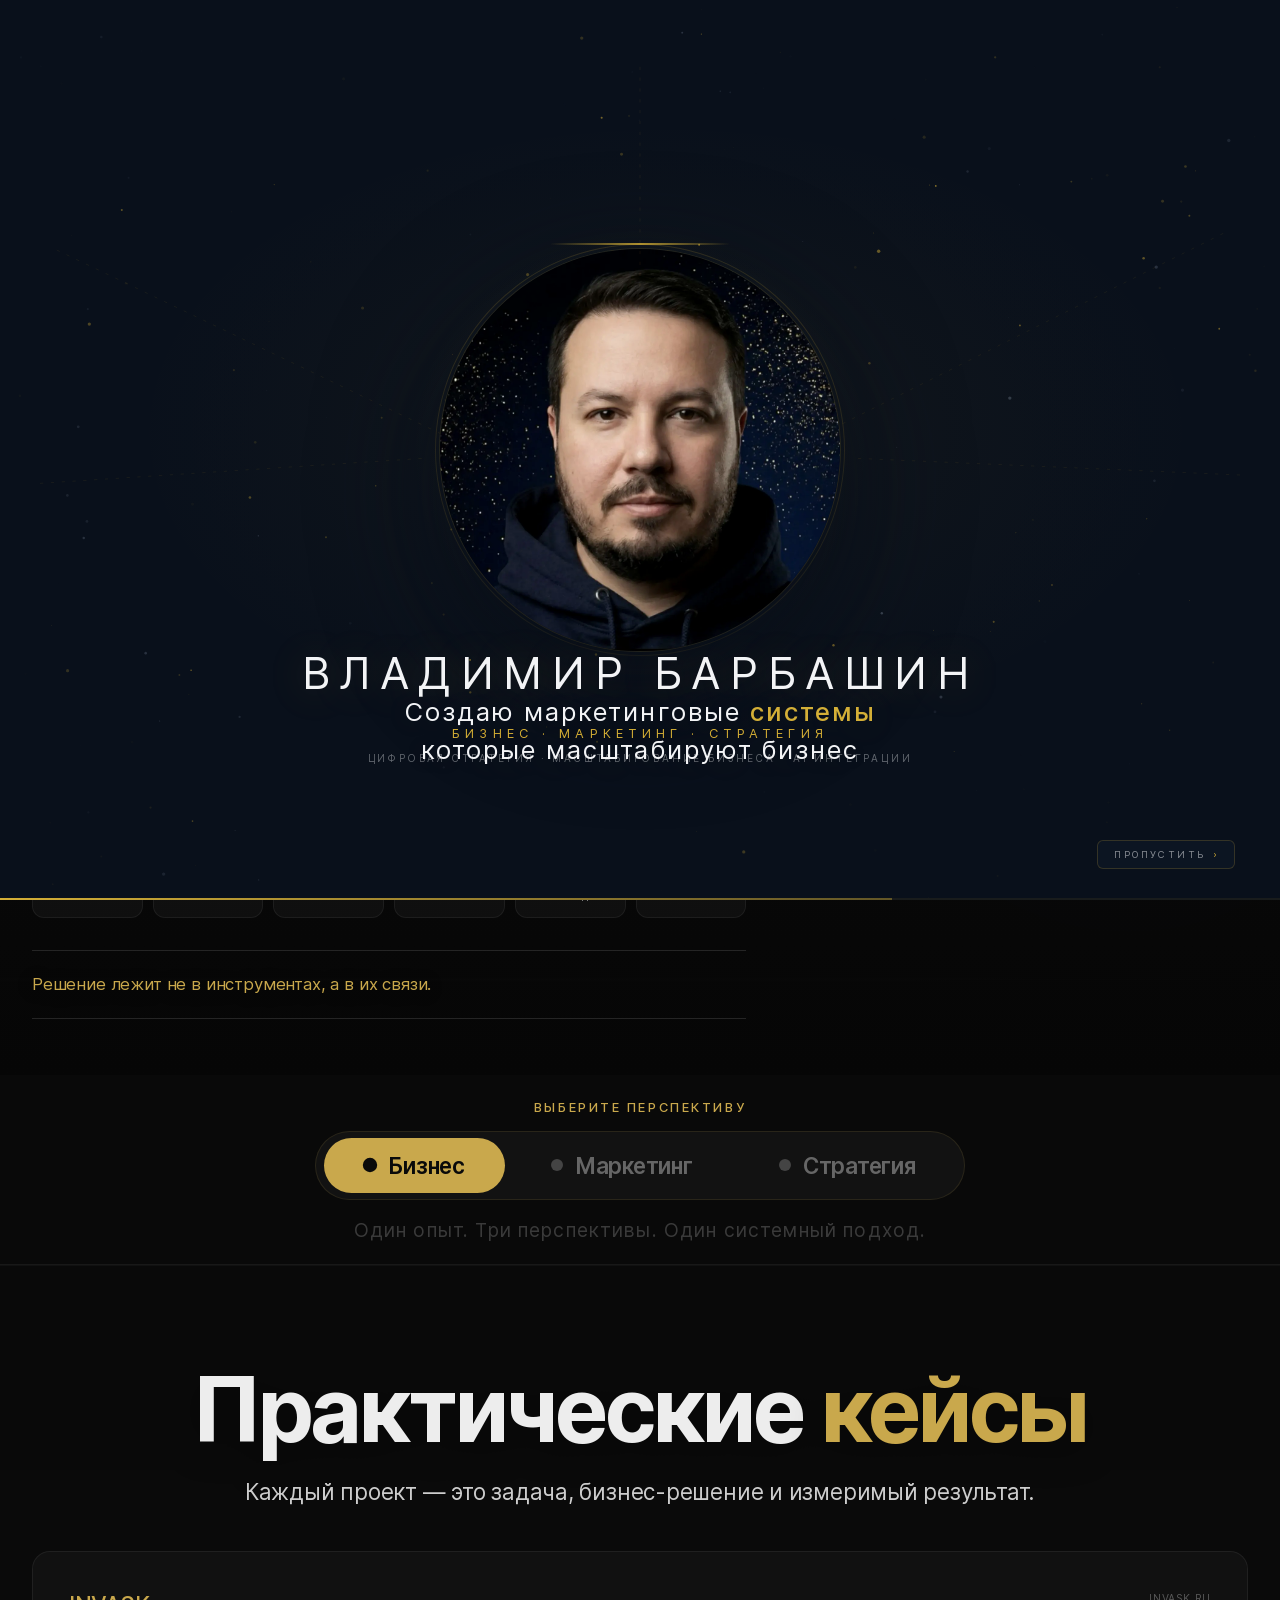
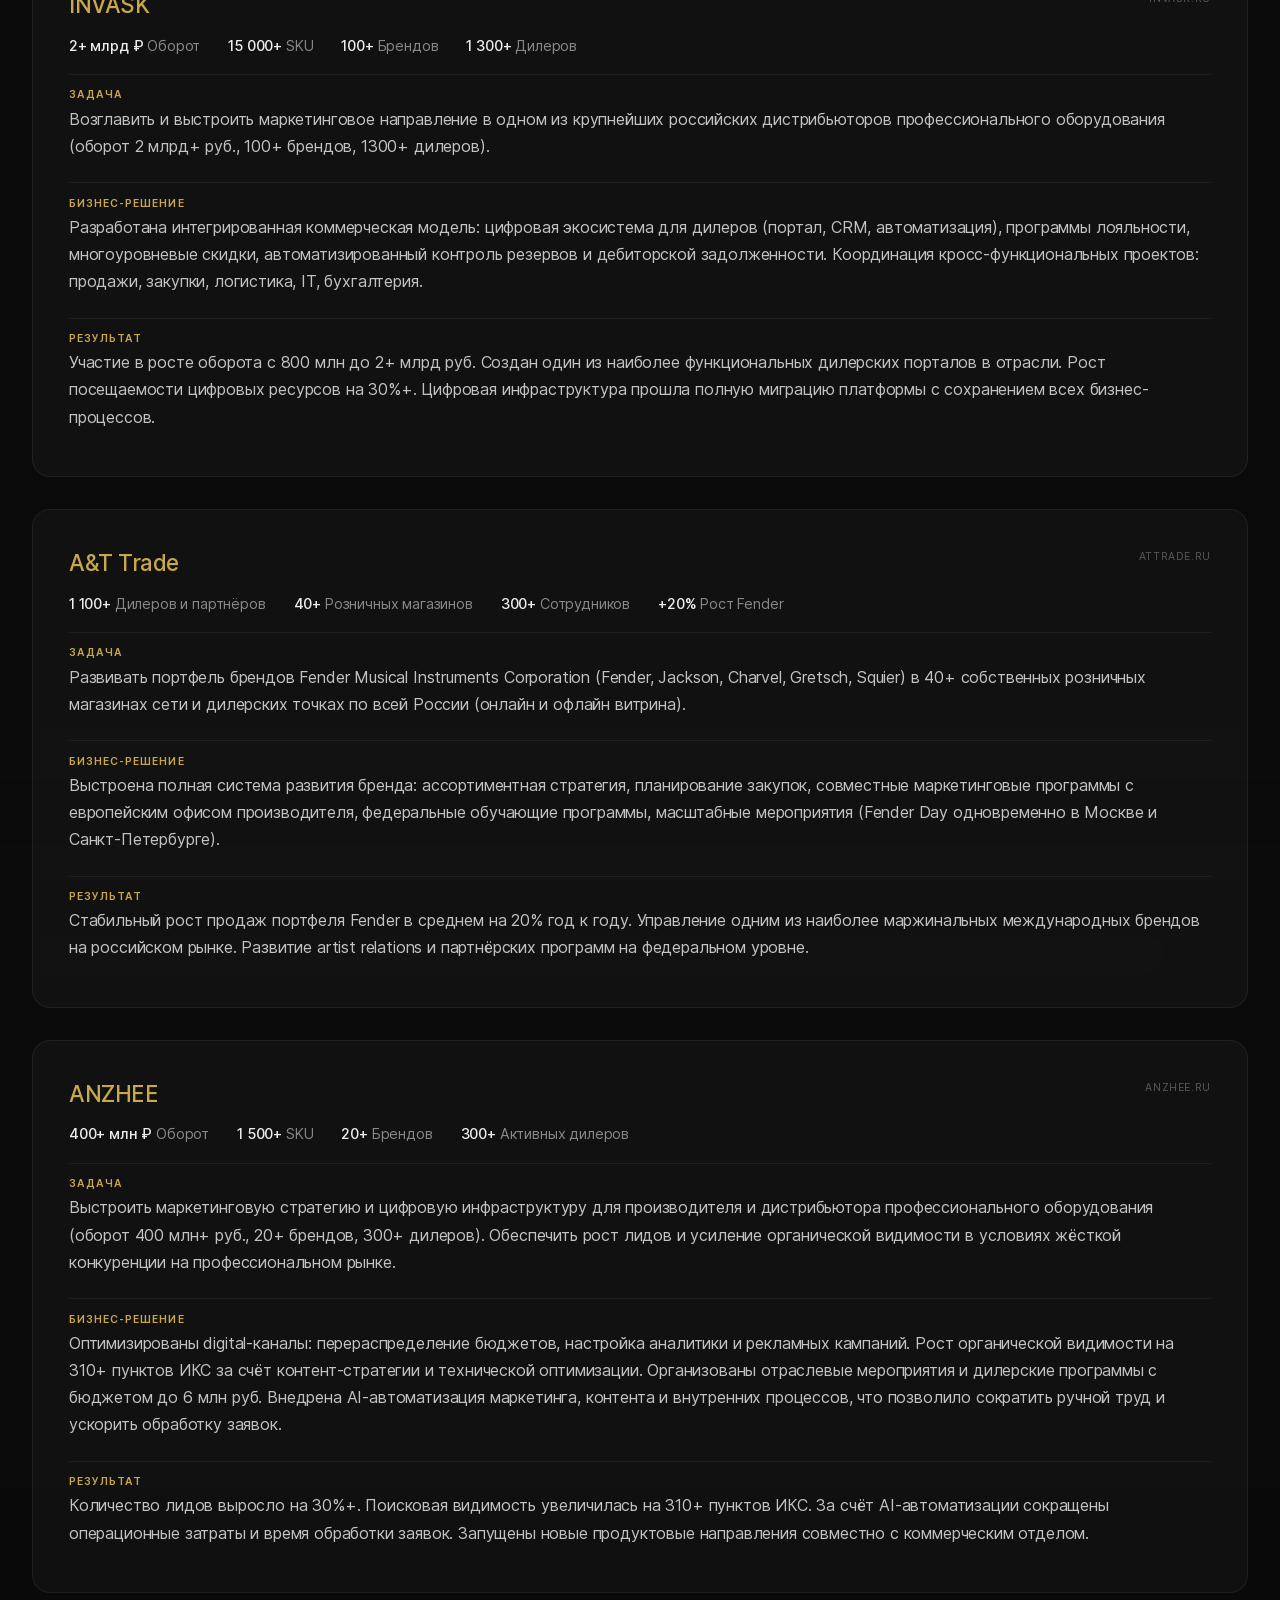
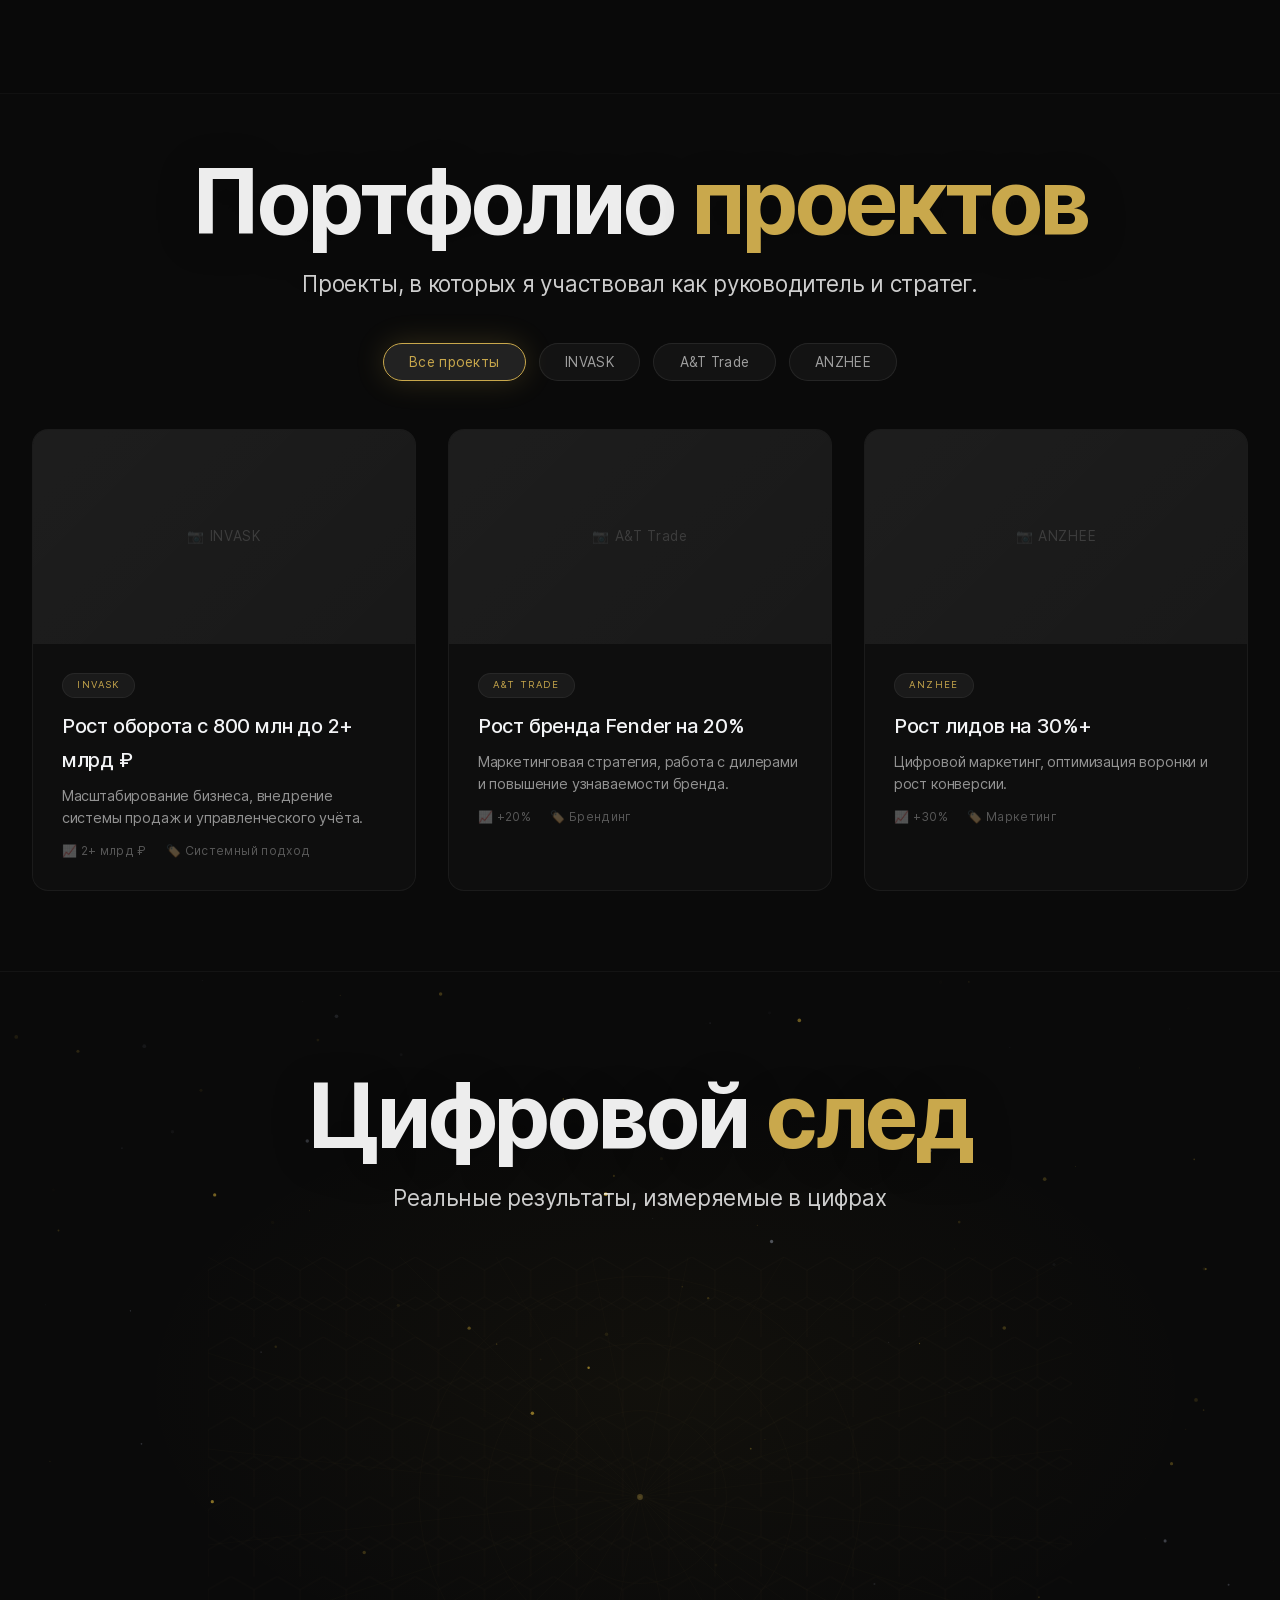
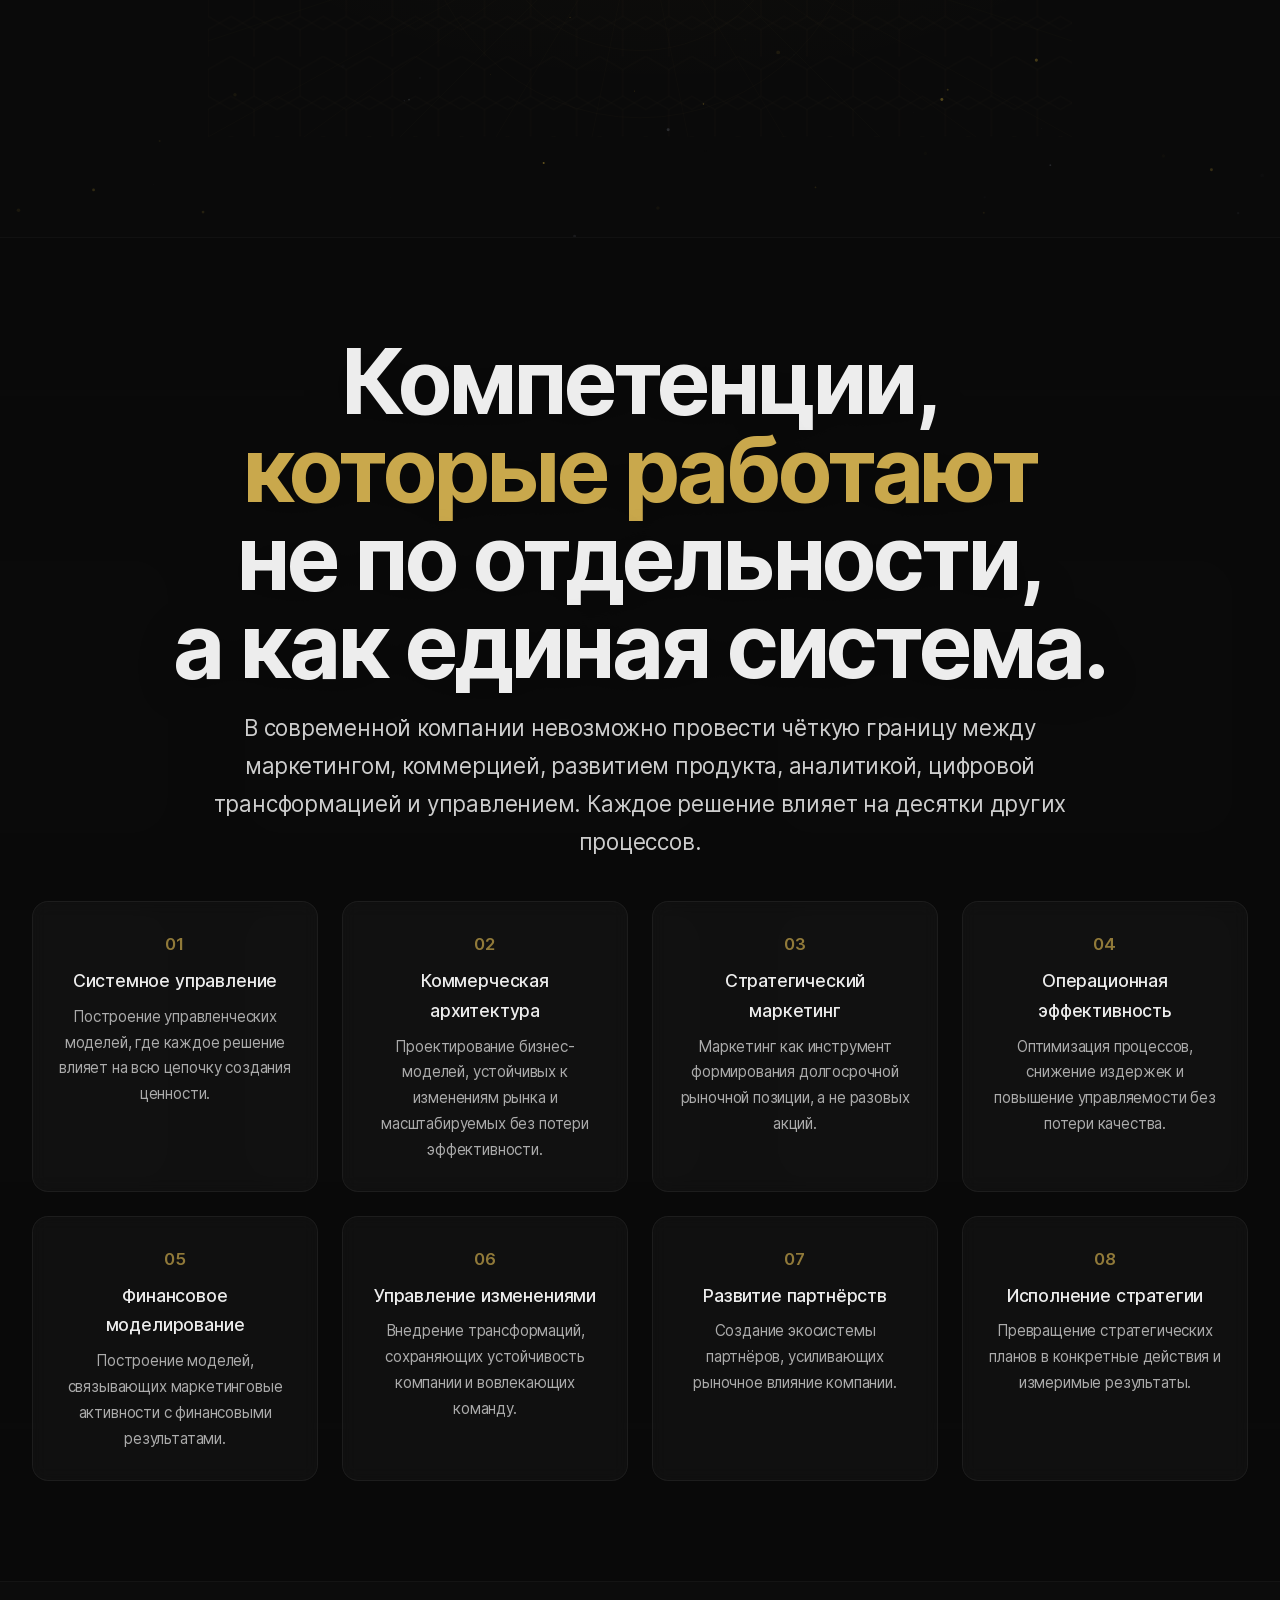
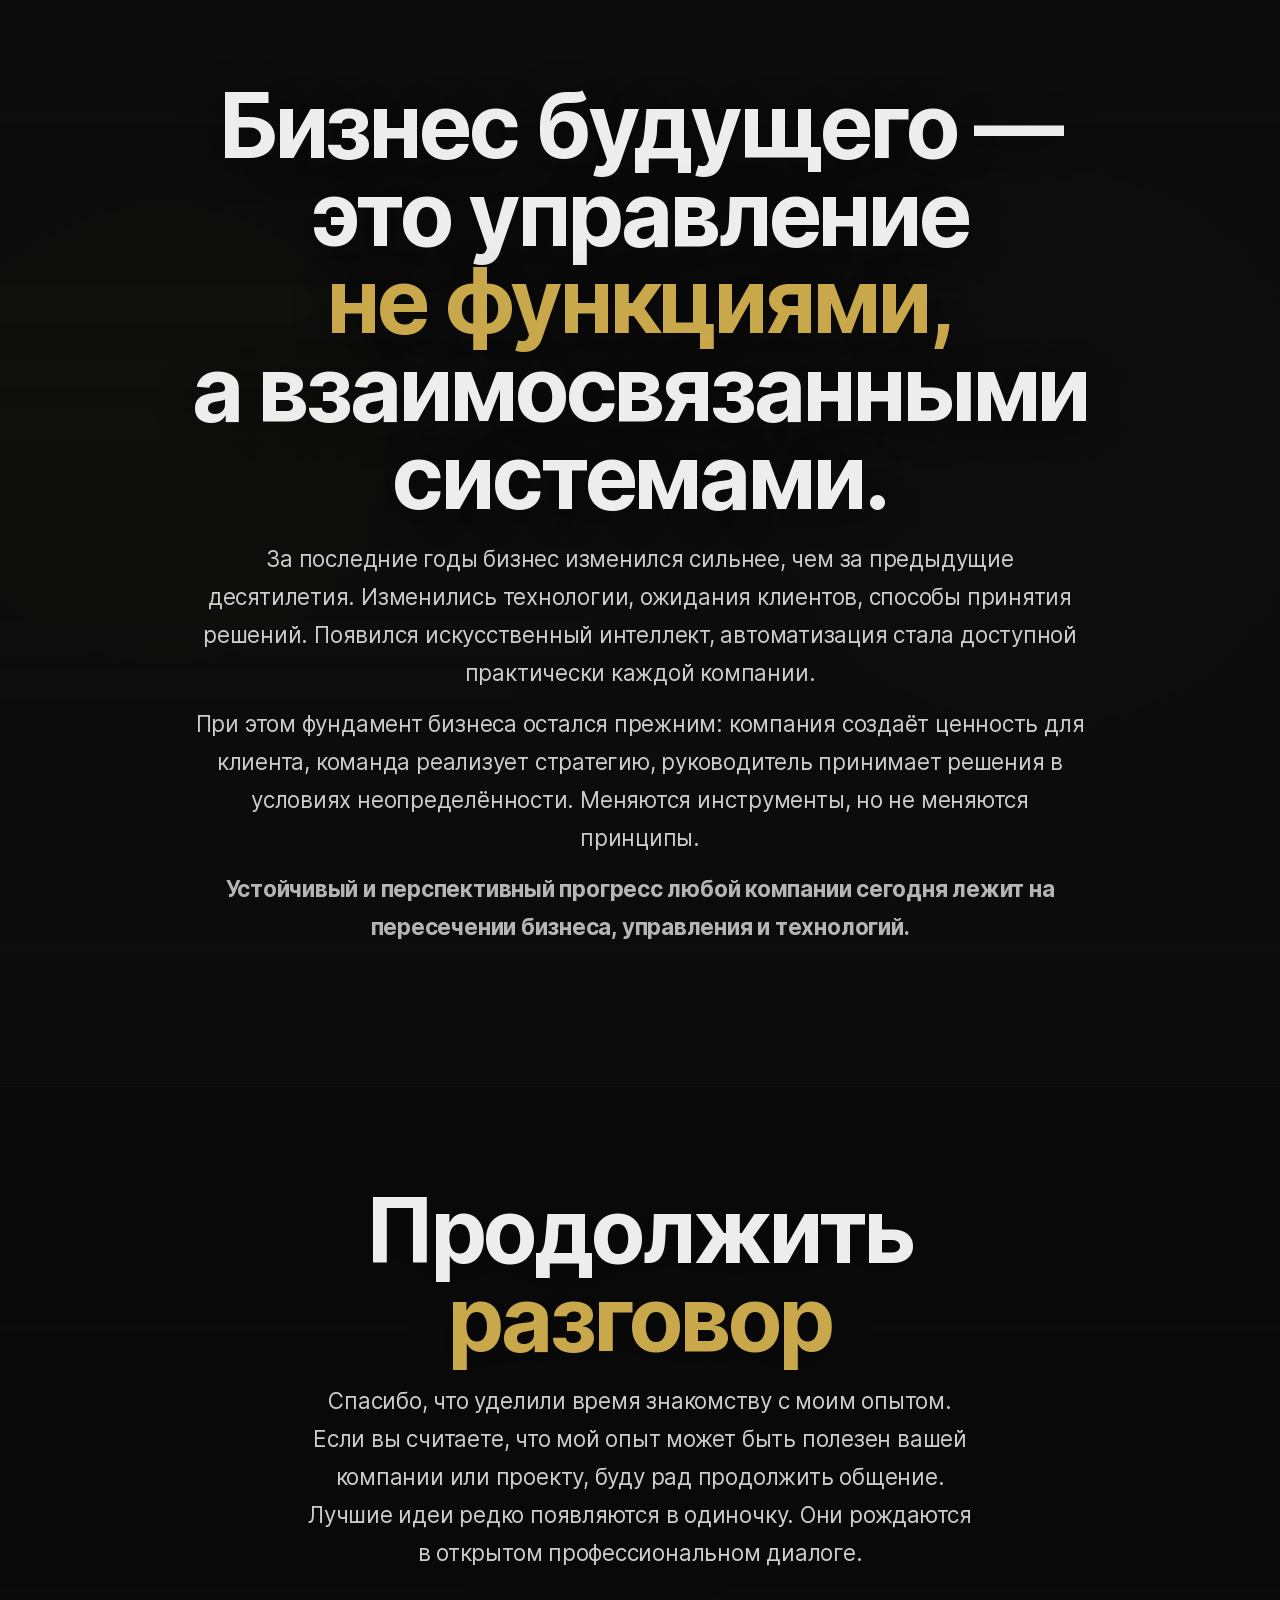
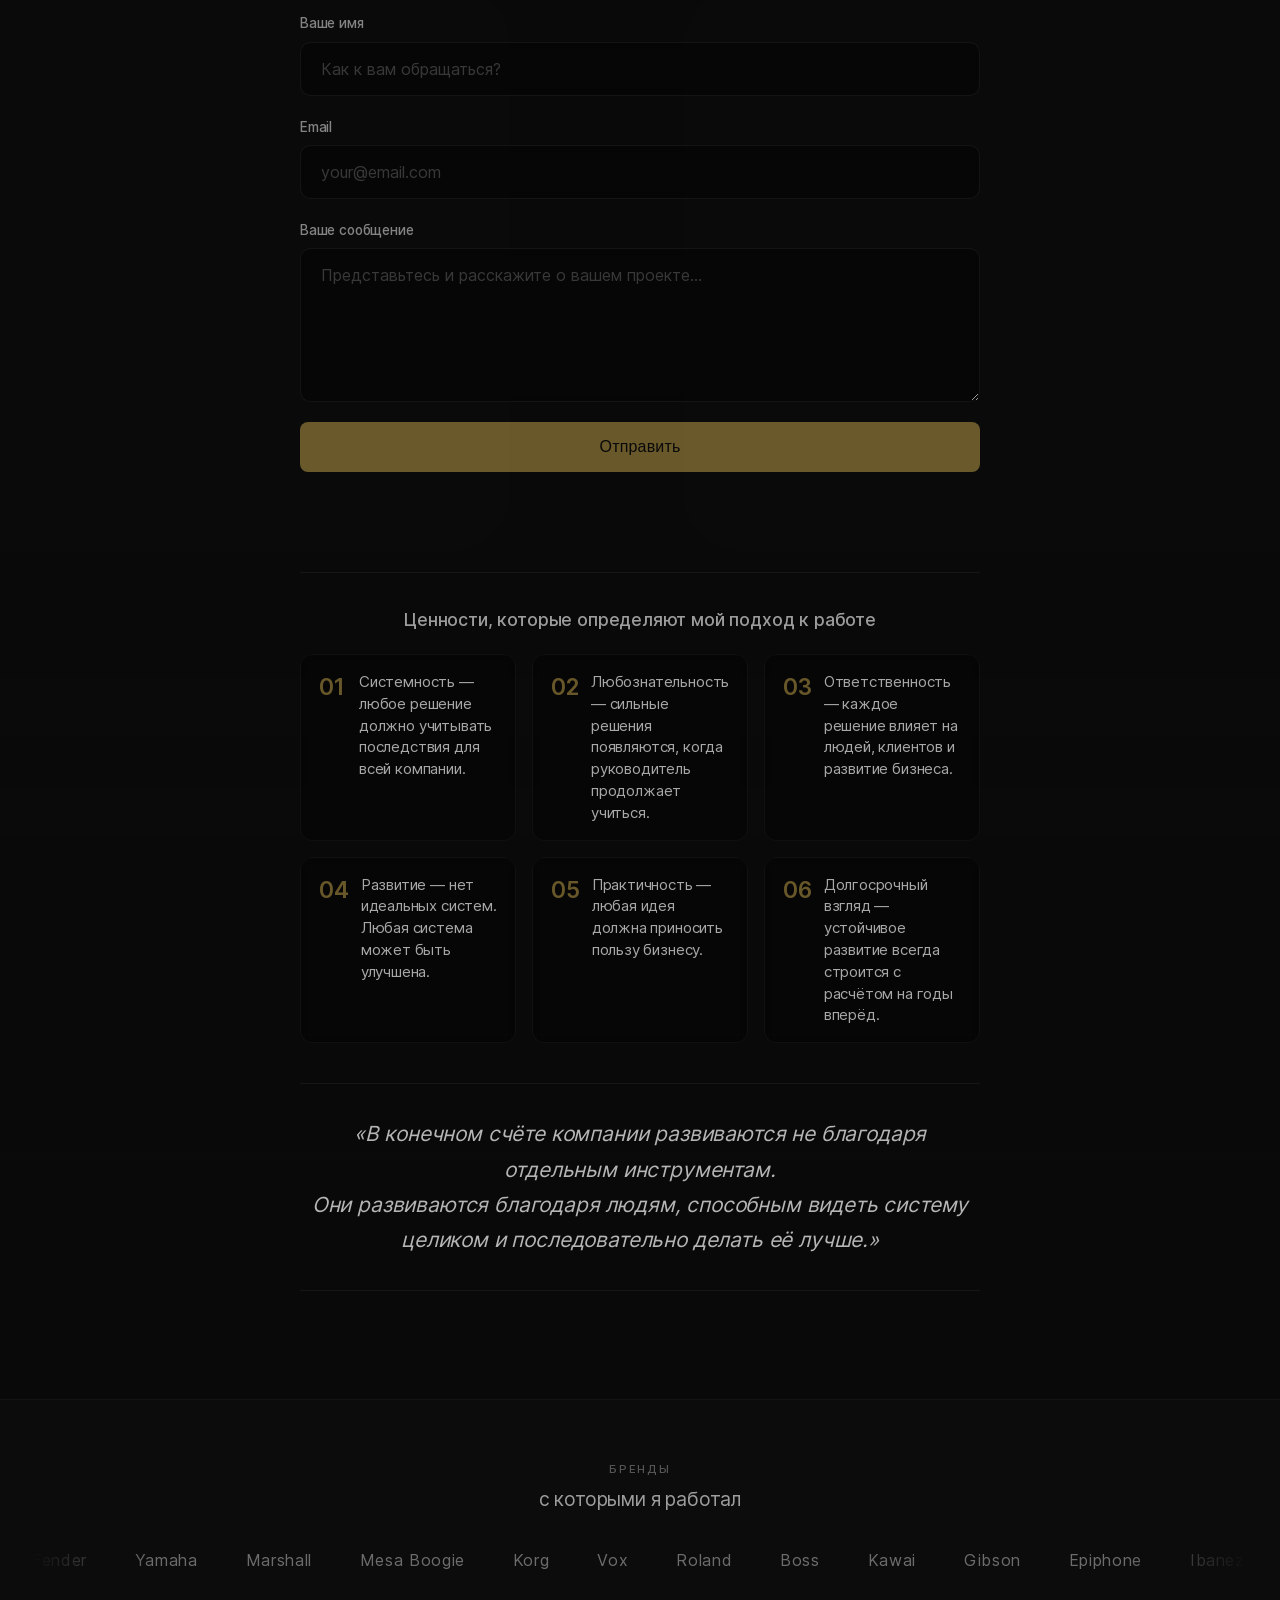
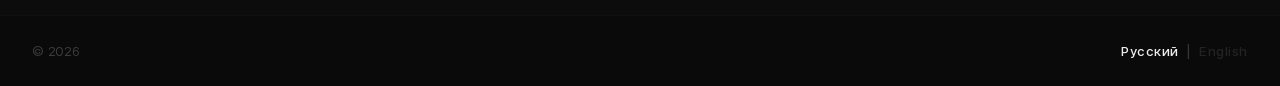
==== index.html @ de9e7839 "Update index.html" ====
<!DOCTYPE html>
<html lang="ru">
<head>
  <meta charset="UTF-8">
  <meta name="viewport" content="width=device-width, initial-scale=1.0">

  <!-- ===== TITLE ===== -->
  <title>Владимир Барбашин — Executive Casebook | Бизнес, Маркетинг, Стратегия</title>
  <meta name="description" content="Владимир Барбашин — Executive Casebook. 14+ лет практики в B2B и B2C маркетинге. Системный подход к развитию бизнеса. Реальные кейсы и измеримые результаты." />
  <meta name="keywords" content="Владимир Барбашин, Executive Casebook, бизнес, маркетинг, стратегия, B2B, B2C, кейсы, системный подход, развитие бизнеса, маркетинг директор" />
  <link rel="canonical" href="https://latters8.github.io/ExecutiveCasebook/" />

  <!-- ===== FAVICON ===== -->
  <link rel="icon" href="assets/favicon.svg" type="image/svg+xml" />
  <link rel="apple-touch-icon" href="assets/favicon.svg" />

  <!-- ===== OPEN GRAPH / SOCIAL MEDIA ===== -->
  <meta property="og:title" content="Владимир Барбашин — Executive Casebook" />
  <meta property="og:description" content="Бизнес, маркетинг, стратегия. 14+ лет практики. Системный подход к развитию компаний." />
  <meta property="og:url" content="https://latters8.github.io/ExecutiveCasebook/" />
  <meta property="og:type" content="website" />
  <meta property="og:image" content="https://latters8.github.io/ExecutiveCasebook/assets/og-image.jpg" />
  <meta property="og:image:width" content="1200" />
  <meta property="og:image:height" content="630" />
  <meta property="og:locale" content="ru_RU" />
  <meta property="og:site_name" content="Владимир Барбашин — Executive Casebook" />

  <!-- ===== TWITTER CARDS ===== -->
  <meta name="twitter:card" content="summary_large_image" />
  <meta name="twitter:title" content="Владимир Барбашин — Executive Casebook" />
  <meta name="twitter:description" content="Бизнес, маркетинг, стратегия. 14+ лет практики." />
  <meta name="twitter:image" content="https://latters8.github.io/ExecutiveCasebook/assets/og-image.jpg" />

  <!-- ===== CRITICAL RESOURCES (загружаются в первую очередь) ===== -->
  <link rel="stylesheet" href="styles.css">

  <!-- ===== PRELOAD КРИТИЧЕСКИХ РЕСУРСОВ ===== -->
  <!-- Шрифты Inter (основной шрифт) -->
  <link rel="preload" href="assets/fonts/Inter-Regular.woff2" as="font" type="font/woff2" crossorigin>
  <link rel="preload" href="assets/fonts/Inter-Medium.woff2" as="font" type="font/woff2" crossorigin>
  <link rel="preload" href="assets/fonts/Inter-SemiBold.woff2" as="font" type="font/woff2" crossorigin>
  <link rel="preload" href="assets/fonts/Inter-Bold.woff2" as="font" type="font/woff2" crossorigin>

  <!-- Шрифты Manrope (акцентный шрифт) -->
  <link rel="preload" href="assets/fonts/Manrope-Regular.woff2" as="font" type="font/woff2" crossorigin>
  <link rel="preload" href="assets/fonts/Manrope-Medium.woff2" as="font" type="font/woff2" crossorigin>
  <link rel="preload" href="assets/fonts/Manrope-SemiBold.woff2" as="font" type="font/woff2" crossorigin>

  <!-- LCP-изображение (портрет в прелоадере и hero) -->
  <link rel="preload" href="assets/picture.webp" as="image" fetchpriority="high">

  <!-- Основной CSS -->
  <link rel="preload" href="styles.css" as="style">

<!-- ===== СТОРОННИЕ СЕРВИСЫ (preconnect после критических ресурсов) ===== -->
<link rel="preconnect" href="https://mc.yandex.ru">
<link rel="preconnect" href="https://mc.yandex.com">

<!-- ===== DNS-PREFETCH ДЛЯ СТОРОННИХ СЕРВИСОВ (fallback для старых браузеров) ===== -->
<link rel="dns-prefetch" href="https://mc.yandex.ru">
<link rel="dns-prefetch" href="https://mc.yandex.com">

  <!-- ===== YANDEX METRIKA ===== -->
  <script type="text/javascript">
    (function(m,e,t,r,i,k,a){
        m[i]=m[i]||function(){(m[i].a=m[i].a||[]).push(arguments)};
        m[i].l=1*new Date();
        for (var j = 0; j < document.scripts.length; j++) {if (document.scripts[j].src === r) { return; }}
        k=e.createElement(t),a=e.getElementsByTagName(t)[0],k.async=1,k.src=r,a.parentNode.insertBefore(k,a)
    })(window, document,'script','https://mc.yandex.ru/metrika/tag.js?id=110237689', 'ym');

    ym(110237689, 'init', {ssr:true, webvisor:true, clickmap:true, ecommerce:"dataLayer", referrer: document.referrer, url: location.href, accurateTrackBounce:true, trackLinks:true});
  </script>
  <noscript><div><img src="https://mc.yandex.ru/watch/110237689" style="position:absolute; left:-9999px;" alt="" /></div></noscript>
  <!-- /Yandex.Metrika counter -->

  <style>
    body {
      background-image: 
        linear-gradient(180deg, rgba(10,10,10,0.82) 0%, rgba(10,10,10,0.78) 100%),
        url('assets/background-2560.webp');
      background-size: cover;
      background-position: center;
      background-attachment: fixed;
      background-repeat: no-repeat;
    }
    @media (min-width: 2561px) {
      body {
        background-image: 
          linear-gradient(180deg, rgba(10,10,10,0.82) 0%, rgba(10,10,10,0.78) 100%),
          url('assets/background-3840.webp');
      }
    }
    @media (max-width: 768px) {
      body {
        background-attachment: scroll;
      }
    }

    /* ══════════════════════════════════════
       PRELOADER — РУСИФИЦИРОВАННАЯ ВЕРСИЯ
    ══════════════════════════════════════ */
    #preloader {
      position: fixed;
      inset: 0;
      z-index: 99999;
      background: #09101B;
      display: flex;
      align-items: center;
      justify-content: center;
      overflow: hidden;
      font-family: 'Inter', sans-serif;
      transition: opacity 0.9s cubic-bezier(0.4,0,0.2,1), visibility 0.9s;
    }
    #preloader.pl-hidden {
      opacity: 0;
      visibility: hidden;
      pointer-events: none;
    }

    /* Canvas */
    #pl-stars {
      position: absolute; inset: 0;
      z-index: 0; pointer-events: none;
    }

    /* Ambient */
    #pl-ambient {
      position: absolute; inset: 0; z-index: 1; pointer-events: none;
      background: radial-gradient(ellipse 60% 50% at 52% 48%, rgba(212,175,55,0.05) 0%, transparent 70%);
      animation: plAmbient 10s ease-in-out infinite;
    }
    @keyframes plAmbient {
      0%,100%{ opacity:0.6; transform:scale(1); }
      50%    { opacity:1;   transform:scale(1.08); }
    }

    /* Vignette */
    #pl-vignette {
      position: absolute; inset: 0; z-index: 2; pointer-events: none;
      background: radial-gradient(ellipse 75% 75% at 50% 50%, transparent 38%, rgba(9,16,27,0.88) 100%);
    }

    /* ── Portrait ── */
    #pl-scene {
      position: absolute; inset: 0; z-index: 3;
      display: flex; align-items: center; justify-content: center;
      animation: plCamPush 10s ease-in-out infinite;
      transform-origin: center;
    }
    @keyframes plCamPush {
      0%,100%{ transform:scale(1.00); }
      50%    { transform:scale(1.025); }
    }

    #pl-portrait-wrap {
      position: relative;
      width: min(36vw, 400px);
      animation: plPortraitIn 1.8s cubic-bezier(0.22,1,0.36,1) forwards;
      opacity: 0;
    }
    @keyframes plPortraitIn {
      0%  { opacity:0; filter:brightness(0); }
      40% { opacity:0.5; filter:brightness(0.5); }
      100%{ opacity:1; filter:brightness(1); }
    }

    #pl-glow {
      position: absolute; inset: -30px;
      border-radius: 50%;
      background: radial-gradient(ellipse at center, rgba(212,175,55,0.13) 0%, transparent 70%);
      animation: plGlowPulse 5s ease-in-out infinite;
      pointer-events: none;
    }
    @keyframes plGlowPulse {
      0%,100%{ opacity:0.6; } 50%{ opacity:1; }
    }

    #pl-ring {
      position: absolute; inset: -5px;
      border-radius: 50%;
      border: 1px solid rgba(212,175,55,0.2);
      animation: plRingRot 30s linear infinite;
      pointer-events: none;
    }
    #pl-ring::before {
      content:'';
      position:absolute; top:-2px; left:28%; width:44%; height:2px;
      background:linear-gradient(90deg, transparent, #D4AF37, transparent);
      border-radius:2px;
    }
    @keyframes plRingRot { from{transform:rotate(0deg);} to{transform:rotate(360deg);} }

    #pl-portrait {
      width: 100%; border-radius: 50%; display: block;
      box-shadow: 0 0 0 1px rgba(212,175,55,0.12), 0 40px 120px rgba(9,16,27,0.95);
      filter: contrast(1.03) saturate(0.92);
    }

    /* ── Panels ── */
    #pl-panels {
      position: absolute; inset: 0; z-index: 5; pointer-events: none;
    }
    .pl-panel {
      position: absolute;
      background: rgba(15,25,40,0.55);
      backdrop-filter: blur(14px);
      border: 1px solid rgba(212,175,55,0.13);
      border-radius: 10px;
      padding: clamp(10px,1.3vw,18px) clamp(14px,1.8vw,26px);
      display: flex; flex-direction: column; gap: 3px;
      opacity: 0;
      box-shadow: 0 0 0 1px rgba(212,175,55,0.04) inset, 0 12px 40px rgba(0,0,0,0.5);
      animation: plPanelFloat 10s ease-in-out infinite;
    }
    @keyframes plPanelFloat {
      0%,28%{ opacity:0; transform:translate(0,0) scale(0.96); }
      36%   { opacity:1; transform:translate(0,0) scale(1); }
      64%   { opacity:1; transform:translate(var(--fx,0px), var(--fy,0px)); }
      72%   { opacity:0; }
      100%  { opacity:0; }
    }

    /* Расположение панелей с русскими данными */
    .pl-p1{ left:4%;  top:10%; --fx:-6px; --fy:-4px; animation-delay:0s; }
    .pl-p2{ left:3%;  top:42%; --fx:-5px; --fy: 6px; animation-delay:0.3s; }
    .pl-p3{ right:4%; top:8%; --fx: 6px; --fy:-5px; animation-delay:0.2s; }
    .pl-p4{ right:3%; top:40%; --fx: 5px; --fy: 7px; animation-delay:0.5s; }
    .pl-p5{ left:50%; top:5%;  transform:translateX(-50%); --fx:0px; --fy:-5px; animation-delay:0.15s; min-width:clamp(200px,28vw,360px); text-align:center; }
    .pl-p6{ left:4%;  top:74%; --fx:-6px; --fy:4px; animation-delay:0.6s; }
    .pl-p7{ right:4%; top:72%; --fx:6px; --fy:5px; animation-delay:0.7s; }
    .pl-p8{ left:50%; top:88%; transform:translateX(-50%); --fx:0px; --fy:0px; animation-delay:0.8s; min-width:clamp(160px,24vw,300px); text-align:center; }

    .pl-label { font-size:clamp(0.4rem,0.6vw,0.52rem); letter-spacing:0.3em; text-transform:uppercase; color:#D4AF37; font-weight:500; }
    .pl-value { font-size:clamp(1rem,1.7vw,1.5rem); font-weight:200; color:#F3F4F6; letter-spacing:0.03em; line-height:1.1; }
    .pl-gold  { color:#D4AF37; font-weight:400; }
    .pl-sub   { font-size:clamp(0.38rem,0.55vw,0.5rem); letter-spacing:0.2em; text-transform:uppercase; color:rgba(212,175,55,0.5); }
    .pl-bar   { width:100%; height:2px; background:rgba(212,175,55,0.1); border-radius:2px; margin-top:6px; overflow:hidden; }
    .pl-bar-fill { height:100%; background:linear-gradient(90deg,#D4AF37,rgba(212,175,55,0.3)); border-radius:2px; width:0%; transition:width 1.8s cubic-bezier(0.16,1,0.3,1); }

    /* ── Text ── */
    #pl-text {
      position: absolute; inset: 0; z-index: 6; pointer-events: none;
      display: flex; flex-direction: column; align-items: center; justify-content: flex-end;
      padding-bottom: 9vh;
    }
    #pl-name {
      font-family:'Inter', sans-serif;
      font-size: clamp(1.6rem,3.4vw,3.2rem);
      font-weight: 300; letter-spacing: 0.22em; text-transform: uppercase;
      color: #F3F4F6; position: absolute; bottom: 21vh; white-space: nowrap;
      text-shadow: 0 2px 40px rgba(212,175,55,0.22);
      animation: plS1Text 10s ease-in-out infinite;
    }
    #pl-title {
      font-size: clamp(0.6rem,1vw,0.84rem); letter-spacing: 0.4em; text-transform: uppercase;
      color: #D4AF37; position: absolute; bottom: 17.2vh; white-space: nowrap;
      animation: plS1Text 10s ease-in-out infinite; animation-delay:0.15s;
    }
    #pl-tags {
      font-size: clamp(0.5rem,0.78vw,0.68rem); letter-spacing: 0.28em; text-transform: uppercase;
      color: rgba(243,244,246,0.38); position: absolute; bottom: 14.8vh; white-space: nowrap;
      animation: plS1Text 10s ease-in-out infinite; animation-delay:0.3s;
    }
    @keyframes plS1Text {
      0%      { opacity:0; transform:translateY(10px); }
      8%,22%  { opacity:1; transform:translateY(0); }
      30%     { opacity:0; }
      100%    { opacity:0; }
    }
    #pl-headline {
      font-family:'Inter', sans-serif;
      font-size: clamp(1rem,2vw,1.8rem); font-weight:300;
      letter-spacing:0.08em; color:#F3F4F6;
      text-align:center; line-height:1.5; position:absolute; bottom:14.5vh;
      text-shadow:0 2px 40px rgba(212,175,55,0.18);
      animation: plS2Text 10s ease-in-out infinite;
    }
    #pl-headline em { font-style:normal; color:#D4AF37; font-weight:500; }
    @keyframes plS2Text {
      0%,68%  { opacity:0; transform:translateY(10px); }
      76%,92% { opacity:1; transform:translateY(0); }
      100%    { opacity:0; }
    }

    /* ── SVG Lines ── */
    #pl-lines {
      position:absolute; inset:0; width:100%; height:100%;
      pointer-events:none; z-index:4;
      animation: plLinesFade 10s ease-in-out infinite;
    }
    @keyframes plLinesFade {
      0%,33%{ opacity:0; } 42%,63%{ opacity:1; } 71%{ opacity:0; } 100%{ opacity:0; }
    }
    .pl-line {
      stroke:rgba(212,175,55,0.18); stroke-width:0.5; fill:none;
      stroke-dasharray:4 9;
      animation:plLineDash 3.5s linear infinite;
    }
    @keyframes plLineDash { from{stroke-dashoffset:0;} to{stroke-dashoffset:-52;} }

    /* ── Skip button ── */
    #pl-skip {
      position:absolute; bottom:3.5%; right:3.5%; z-index:10;
      background:rgba(15,25,40,0.6); backdrop-filter:blur(10px);
      border:1px solid rgba(212,175,55,0.2); border-radius:6px;
      color:rgba(243,244,246,0.55); font-size:clamp(0.55rem,0.75vw,0.68rem);
      letter-spacing:0.25em; text-transform:uppercase; cursor:pointer;
      padding:8px 16px; font-family:inherit;
      transition:all 0.25s;
      animation: plSkipIn 1.5s ease forwards; opacity:0;
    }
    #pl-skip span { color:#D4AF37; margin-left:2px; }
    #pl-skip:hover { border-color:rgba(212,175,55,0.5); color:#F3F4F6; }
    @keyframes plSkipIn { 0%{opacity:0;} 100%{opacity:1;} }

    /* ── Progress ── */
    #pl-progress {
      position:absolute; bottom:0; left:0; right:0; height:2px;
      background:rgba(212,175,55,0.08); z-index:10;
    }
    #pl-progress-fill {
      height:100%;
      background:linear-gradient(90deg,#D4AF37,rgba(212,175,55,0.4));
      width:0%; transition:width 0.1s linear;
    }

    /* body lock while preloader active */
    body.pl-active { overflow: hidden; }

    @keyframes ambientPulse {
      0%, 100% { opacity: 0.6; transform: scale(1); }
      50% { opacity: 1.0; transform: scale(1.08); }
    }

    /* ══════════════════════════════════════
       ПОРТФОЛИО — НОВЫЙ РАЗДЕЛ
    ══════════════════════════════════════ */
    .portfolio-section {
      padding: 4rem 0 5rem;
      position: relative;
    }
    .portfolio-filters {
      display: flex;
      flex-wrap: wrap;
      gap: 0.8rem;
      justify-content: center;
      margin-bottom: 3rem;
    }
    .portfolio-filter-btn {
      background: rgba(255,255,255,0.04);
      border: 1px solid rgba(255,255,255,0.08);
      color: rgba(255,255,255,0.6);
      padding: 0.6rem 1.6rem;
      border-radius: 40px;
      font-family: inherit;
      font-size: 0.85rem;
      cursor: pointer;
      transition: all 0.3s ease;
      letter-spacing: 0.02em;
    }
    .portfolio-filter-btn:hover {
      background: rgba(255,255,255,0.08);
      border-color: var(--accent, #C9A84C);
      color: #fff;
    }
    .portfolio-filter-btn.active {
      background: rgba(255,255,255,0.1);
      border-color: var(--accent, #C9A84C);
      color: var(--accent, #C9A84C);
      box-shadow: 0 0 30px var(--accent-glow, rgba(201,168,76,0.06));
    }

    .portfolio-grid {
      display: grid;
      grid-template-columns: repeat(auto-fill, minmax(340px, 1fr));
      gap: 2rem;
    }

    .portfolio-card {
      background: rgba(255,255,255,0.02);
      border: 1px solid rgba(255,255,255,0.05);
      border-radius: 16px;
      overflow: hidden;
      transition: all 0.4s cubic-bezier(0.22,1,0.36,1);
      cursor: pointer;
      position: relative;
    }
    .portfolio-card:hover {
      transform: translateY(-6px);
      border-color: var(--accent, rgba(201,168,76,0.2));
      box-shadow: 0 20px 60px rgba(0,0,0,0.4);
    }
    .portfolio-card__thumb {
      aspect-ratio: 16/9;
      background: rgba(255,255,255,0.03);
      overflow: hidden;
      position: relative;
    }
    .portfolio-card__thumb img {
      width: 100%;
      height: 100%;
      object-fit: cover;
      transition: transform 0.6s ease;
    }
    .portfolio-card:hover .portfolio-card__thumb img {
      transform: scale(1.03);
    }
    .portfolio-card__thumb .placeholder {
      width: 100%;
      height: 100%;
      display: flex;
      align-items: center;
      justify-content: center;
      background: linear-gradient(135deg, rgba(255,255,255,0.03), rgba(255,255,255,0.01));
      color: rgba(255,255,255,0.15);
      font-size: 0.85rem;
      letter-spacing: 0.05em;
    }
    .portfolio-card__body {
      padding: 1.5rem 1.8rem 1.8rem;
    }
    .portfolio-card__tag {
      display: inline-block;
      font-size: 0.6rem;
      letter-spacing: 0.15em;
      text-transform: uppercase;
      color: var(--accent, #D4AF37);
      background: rgba(255,255,255,0.05);
      padding: 0.2rem 0.9rem;
      border-radius: 20px;
      margin-bottom: 0.7rem;
      border: 1px solid rgba(255,255,255,0.06);
    }
    .portfolio-card__title {
      font-size: 1.25rem;
      font-weight: 500;
      color: #F3F4F6;
      margin-bottom: 0.5rem;
      letter-spacing: -0.01em;
    }
    .portfolio-card__desc {
      font-size: 0.9rem;
      color: rgba(255,255,255,0.55);
      line-height: 1.5;
      margin-bottom: 0.8rem;
    }
    .portfolio-card__meta {
      display: flex;
      gap: 1.2rem;
      font-size: 0.75rem;
      color: rgba(255,255,255,0.3);
      letter-spacing: 0.03em;
    }
    .portfolio-card__meta span {
      display: flex;
      align-items: center;
      gap: 0.4rem;
    }

   /* ── Modal ── */
.portfolio-modal {
  position: fixed;
  inset: 0;
  z-index: 9999;
  background: rgba(9,16,27,0.92);
  backdrop-filter: blur(20px);
  display: none;
  align-items: center;
  justify-content: center;
  padding: 2rem;
  animation: modalFadeIn 0.4s cubic-bezier(0.22,1,0.36,1);
}
.portfolio-modal.open {
  display: flex;
}
@keyframes modalFadeIn {
  0% { opacity:0; transform:scale(0.96); }
  100% { opacity:1; transform:scale(1); }
}
.portfolio-modal__inner {
  max-width: 900px;
  width: 100%;
  max-height: 90vh;
  overflow-y: auto;
  background: rgba(20,30,50,0.8);
  border: 1px solid var(--accent-border, rgba(201,168,76,0.1));
  border-radius: 24px;
  padding: 2.5rem 3rem;
  position: relative;
  box-shadow: 0 40px 120px rgba(0,0,0,0.8);
}
.portfolio-modal__close {
  position: sticky;
  top: 0;
  float: right;
  background: none;
  border: none;
  color: rgba(255,255,255,0.4);
  font-size: 2rem;
  cursor: pointer;
  transition: all 0.3s;
  line-height: 1;
  padding: 0 0.3rem;
  z-index: 2;
}
.portfolio-modal__close:hover {
  color: #fff;
  transform: rotate(90deg);
}
.portfolio-modal__title {
  font-size: 1.8rem;
  font-weight: 500;
  color: #F3F4F6;
  margin-bottom: 0.4rem;
  letter-spacing: -0.02em;
}
.portfolio-modal__sub {
  font-size: 1rem;
  color: rgba(255,255,255,0.5);
  margin-bottom: 1.5rem;
}
.portfolio-modal__body {
  color: rgba(255,255,255,0.7);
  line-height: 1.7;
}
.portfolio-modal__body p {
  margin-bottom: 1rem;
}
.portfolio-modal__body strong {
  color: var(--accent, #D4AF37);
  font-weight: 500;
}
.portfolio-modal__body a {
  color: var(--accent, #D4AF37);
  text-decoration: underline;
  text-underline-offset: 2px;
  transition: color 0.3s ease;
}
.portfolio-modal__body a:hover {
  opacity: 0.8;
}
.portfolio-modal__images {
  display: grid;
  grid-template-columns: 1fr 1fr;
  gap: 1rem;
  margin: 1.5rem 0;
}
.portfolio-modal__images img {
  width: 100%;
  aspect-ratio: 16/10;
  object-fit: cover;
  border-radius: 12px;
  background: rgba(255,255,255,0.03);
  border: 1px solid rgba(255,255,255,0.04);
}
.portfolio-modal__achievements {
  display: grid;
  grid-template-columns: repeat(auto-fit, minmax(140px, 1fr));
  gap: 1rem;
  margin: 1.5rem 0;
  padding: 1.5rem;
  background: rgba(255,255,255,0.03);
  border-radius: 16px;
  border: 1px solid var(--accent-border, rgba(201,168,76,0.06));
}
.portfolio-modal__achievement {
  text-align: center;
}
.portfolio-modal__achievement .number {
  font-size: 1.6rem;
  font-weight: 600;
  color: var(--accent, #D4AF37);
  display: block;
}
.portfolio-modal__achievement .label {
  font-size: 0.75rem;
  color: rgba(255,255,255,0.4);
  letter-spacing: 0.05em;
}

    @media (max-width: 768px) {
      .portfolio-grid {
        grid-template-columns: 1fr;
      }
      .portfolio-modal__inner {
        padding: 1.5rem;
      }
      .portfolio-modal__images {
        grid-template-columns: 1fr;
      }
      .portfolio-modal__achievements {
        grid-template-columns: 1fr 1fr;
      }
    }
  </style>

<!-- ============================================================
SCHEMA.ORG — СТРУКТУРИРОВАННЫЕ ДАННЫЕ ДЛЯ ПОИСКОВИКОВ
============================================================ -->
<script type="application/ld+json">
{
  "@context": "https://schema.org",
  "@type": "Person",
  "name": "Владимир Барбашин",
  "jobTitle": "Директор по маркетингу",
  "description": "14+ лет практики в B2B и B2C маркетинге. Системный подход к развитию бизнеса.",
  "url": "https://latters8.github.io/ExecutiveCasebook/",
  "image": "https://latters8.github.io/ExecutiveCasebook/assets/picture.webp",
  "sameAs": [
    "https://www.linkedin.com/in/ваш-профиль/",
    "https://t.me/ваш-телеграм"
  ],
  "worksFor": {
    "@type": "Organization",
    "name": "Владимир Барбашин — Executive Casebook"
  }
}
</script>

<script type="application/ld+json">
{
  "@context": "https://schema.org",
  "@type": "ItemList",
  "name": "Кейсы Владимира Барбашина",
  "description": "Реальные проекты в бизнесе, маркетинге и стратегии",
  "numberOfItems": 3,
  "itemListElement": [
    {
      "@type": "ListItem",
      "position": 1,
      "name": "INVASK — рост оборота с 800 млн до 2+ млрд ₽",
      "url": "https://latters8.github.io/ExecutiveCasebook/#cases"
    },
    {
      "@type": "ListItem",
      "position": 2,
      "name": "A&T Trade — рост бренда Fender на 20%",
      "url": "https://latters8.github.io/ExecutiveCasebook/#cases"
    },
    {
      "@type": "ListItem",
      "position": 3,
      "name": "ANZHEE — рост лидов на 30%+",
      "url": "https://latters8.github.io/ExecutiveCasebook/#cases"
    }
  ]
}
</script>
</head>
<body>


<!-- ════════════════════════════════════════════════════════════
PRELOADER / INTRO SCREEN — РУСИФИЦИРОВАННЫЙ
════════════════════════════════════════════════════════════ -->
<div id="preloader" aria-hidden="true">
  <canvas id="pl-stars"></canvas>
  <div id="pl-ambient"></div>
  <div id="pl-vignette"></div>

  <div id="pl-scene">
    <div id="pl-portrait-wrap">
      <div id="pl-glow"></div>
      <div id="pl-ring"></div>
      <img id="pl-portrait" src="assets/picture.webp" alt="Владимир Барбашин" decoding="async" width="420" height="620" fetchpriority="high">
    </div>
  </div>

  <!-- Стеклянные панели с данными из цифрового следа -->
  <div id="pl-panels">
    <!-- Панель 1: Опыт + Оборот -->
    <div class="pl-panel pl-p1">
      <span class="pl-label">Опыт</span>
      <span class="pl-value">14<span class="pl-gold">+</span> лет</span>
      <span class="pl-sub">практики</span>
      <div class="pl-bar"><div class="pl-bar-fill" style="--w:92%"></div></div>
    </div>
    <!-- Панель 2: Оборот + Бренды -->
    <div class="pl-panel pl-p2">
      <span class="pl-label">Оборот</span>
      <span class="pl-value">2<span class="pl-gold">+</span> млрд ₽</span>
      <span class="pl-sub">100+ брендов</span>
      <div class="pl-bar"><div class="pl-bar-fill" style="--w:85%"></div></div>
    </div>
    <!-- Панель 3: SKU + Дилеры -->
    <div class="pl-panel pl-p3">
      <span class="pl-label">Ассортимент</span>
      <span class="pl-value">15 000<span class="pl-gold">+</span> SKU</span>
      <span class="pl-sub">1 300+ дилеров</span>
      <div class="pl-bar"><div class="pl-bar-fill" style="--w:88%"></div></div>
    </div>
    <!-- Панель 4: Рост лидов + Продаж -->
    <div class="pl-panel pl-p4">
      <span class="pl-label">Рост</span>
      <span class="pl-value"><span class="pl-gold">+30%</span> лидов</span>
      <span class="pl-sub"><span class="pl-gold">+20%</span> продаж</span>
      <div class="pl-bar"><div class="pl-bar-fill" style="--w:78%"></div></div>
    </div>
    <!-- Панель 5: Центральная — ИКС + Магазины -->
    <div class="pl-panel pl-p5">
      <span class="pl-label">Масштаб</span>
      <span class="pl-value"><span class="pl-gold">Рост ИКС</span> сайтов</span>
      <span class="pl-sub">бюджет 6+ млн ₽</span>
      <div class="pl-bar"><div class="pl-bar-fill" style="--w:82%"></div></div>
    </div>
    <!-- Панель 6: Сотрудники + Бюджет -->
    <div class="pl-panel pl-p6">
      <span class="pl-label">Команда</span>
      <span class="pl-value">300<span class="pl-gold">+</span> сотрудников</span>
      <span class="pl-sub">40+ магазинов сети</span>
      <div class="pl-bar"><div class="pl-bar-fill" style="--w:80%"></div></div>
    </div>
    <!-- Панель 7: AI + Цифровизация -->
    <div class="pl-panel pl-p7">
      <span class="pl-label">Технологии</span>
      <span class="pl-value"><span class="pl-gold">AI</span> интеграции</span>
      <span class="pl-sub">автоматизация</span>
      <div class="pl-bar"><div class="pl-bar-fill" style="--w:75%"></div></div>
    </div>
    <!-- Панель 8: Стратегия -->
    <div class="pl-panel pl-p8">
      <span class="pl-label">Стратегия · Лидерство · Рост</span>
      <span class="pl-value" style="font-size:clamp(0.7rem,1vw,0.9rem);letter-spacing:0.1em;">Бренд · Аналитика · Системы</span>
    </div>
  </div>

  <!-- Текстовые слои -->
  <div id="pl-text">
    <div id="pl-name">Владимир Барбашин</div>
    <div id="pl-title">БИЗНЕС · МАРКЕТИНГ · СТРАТЕГИЯ</div>
    <div id="pl-tags">Цифровая стратегия · Масштабирование бизнеса · AI интеграции</div>
    <div id="pl-headline">Создаю маркетинговые <em>системы</em><br>которые масштабируют бизнес</div>
  </div>

  <!-- SVG линии -->
  <svg id="pl-lines" viewBox="0 0 1920 1080" preserveAspectRatio="xMidYMid slice">
    <line class="pl-line" x1="260" y1="300" x2="720" y2="520"/>
    <line class="pl-line" x1="240" y1="580" x2="700" y2="550" style="animation-delay:-1s"/>
    <line class="pl-line" x1="1660" y1="280" x2="1200" y2="510" style="animation-delay:-0.5s"/>
    <line class="pl-line" x1="1680" y1="570" x2="1220" y2="550" style="animation-delay:-1.5s"/>
    <line class="pl-line" x1="960"  y1="80"  x2="960"  y2="400" style="animation-delay:-2s"/>
  </svg>

  <!-- Кнопка пропуска -->
  <button id="pl-skip" aria-label="Пропустить заставку">Пропустить <span>›</span></button>

  <!-- Прогресс-бар -->
  <div id="pl-progress"><div id="pl-progress-fill"></div></div>
</div>

<!-- ════════════════════════════════════════════════════════════
HEADER
════════════════════════════════════════════════════════════ -->
<header class="header" id="header">
  <div class="container header__inner">
    <div class="header__left">
      <div class="logo">
        <span class="logo__icon">
          <svg viewBox="0 0 100 100" fill="none" xmlns="http://www.w3.org/2000/svg" width="30" height="30" aria-hidden="true">
            <circle cx="50" cy="50" r="42" fill="#111111"/>
            <circle cx="50" cy="50" r="38" fill="#1A1A1A"/>
            <circle cx="42" cy="40" r="6" fill="rgba(255,255,255,0.2)" filter="url(#blur)"/>
            <ellipse cx="40" cy="38" rx="4" ry="2" fill="rgba(255,255,255,0.35)" transform="rotate(-25,40,38)"/>
            <circle cx="62" cy="62" r="3" fill="rgba(255,255,255,0.06)"/>
            <defs>
              <filter id="blur"><feGaussianBlur stdDeviation="1.5"/></filter>
            </defs>
          </svg>
        </span>
        <span class="logo__text" id="logoText">Владимир Барбашин</span>
      </div>
      <div class="logo__sub" id="logoSub">Бизнес · Маркетинг · Стратегия</div>
    </div>

    <nav class="nav" id="nav" aria-label="Основное меню">
      <a href="#cases" id="navCases">Кейсы</a>
      <a href="#metrics" id="navMetrics">Цифры</a>
      <a href="#competencies" id="navCompetencies">Компетенции</a>
      <a href="#portfolio" id="navPortfolio">Портфолио</a>
      <a href="#contact" id="navContact">Контакты</a>
    </nav>

    <div class="header__right">
      <div class="lang-switch" id="langSwitch" role="button" tabindex="0" aria-label="Переключить язык">
        <span class="lang-switch__active" id="langActive">РУ</span>
        <span class="lang-switch__sep">|</span>
        <span class="lang-switch__inactive" id="langInactive">EN</span>
      </div>
      <a href="#contact" class="btn btn--primary btn--small" id="headerContact">Связаться</a>
      <button class="burger" id="burger" aria-label="Меню" aria-expanded="false">
        <span></span><span></span><span></span>
      </button>
    </div>
  </div>
</header>

<!-- ════════════════════════════════════════════════════════════
HERO
════════════════════════════════════════════════════════════ -->
<section class="hero" id="hero">
  <div class="hero__bg-image" style="background-image: url('assets/hero-placeholder.svg');"></div>
  <div class="hero__bg"></div>
  <div class="container">
    <div class="hero__layout">
      <div class="hero__content">
        <div class="hero__tag" id="heroTag">14+ лет практики · B2B · B2C · Business Development</div>
        <h1 class="hero__title" id="heroTitle">
          Бизнес — это <span class="highlight">система</span>,<br>а не набор инструментов.
        </h1>
        <div class="hero__text" id="heroText">
          <p class="hero__text-lead">
            «Рост замедляется не из-за отсутствия идей.<br>
            А потому, что маркетинг, продажи и стратегия работают изолированно.»
          </p>
          <p>Устойчивое развитие требует единой модели, где каждое решение усиливает другие.</p>
          <p>Маркетинг — это не про инструменты. Это про понимание людей и их потребностей.</p>
        </div>

        <div class="hero-metrics" id="heroMetrics">
          <div class="hero-metric">
            <div class="hero-metric__number">14+</div>
            <div class="hero-metric__label" id="m1">лет практики</div>
          </div>
          <div class="hero-metric">
            <div class="hero-metric__number">2</div>
            <div class="hero-metric__label" id="m2">рынка B2B · B2C</div>
          </div>
          <div class="hero-metric">
            <div class="hero-metric__number">3</div>
            <div class="hero-metric__label" id="m3">направления</div>
          </div>
          <div class="hero-metric">
            <div class="hero-metric__number">∞</div>
            <div class="hero-metric__label" id="m4">развитие</div>
          </div>
          <div class="hero-metric">
            <div class="hero-metric__number">1</div>
            <div class="hero-metric__label" id="m5">системный взгляд</div>
          </div>
          <div class="hero-metric">
            <div class="hero-metric__number">CEO</div>
            <div class="hero-metric__label" id="m6">C-level опыт</div>
          </div>
        </div>

        <div class="hero__thought" id="heroThought">
          <p>Решение лежит не в инструментах, а в их связи.</p>
        </div>
      </div>

      <div class="hero__visual" aria-hidden="true">
        <div class="hero__photo-card">
          <img src="assets/picture.webp" alt="Владимир Барбашин" loading="lazy" decoding="async" width="420" height="620" fetchpriority="high">
        </div>
      </div>
    </div>
  </div>
</section>

<!-- ════════════════════════════════════════════════════════════
PERSPECTIVE SWITCH
════════════════════════════════════════════════════════════ -->
<div class="perspective-switch-wrapper" id="perspectiveWrapper">
  <div class="container">
    <div class="perspective-switch__label pulse-text" id="perspectiveLabel">Выберите перспективу</div>
    <div class="perspective-switch" id="perspectiveSwitch" role="group" aria-label="Переключение перспектив">
      <button type="button" class="perspective-option active" data-perspective="business" id="pBusiness">
        <span class="dot"></span> <span id="pBusinessLabel">Бизнес</span>
      </button>
      <button type="button" class="perspective-option" data-perspective="marketing" id="pMarketing">
        <span class="dot"></span> <span id="pMarketingLabel">Маркетинг</span>
      </button>
      <button type="button" class="perspective-option" data-perspective="strategy" id="pStrategy">
        <span class="dot"></span> <span id="pStrategyLabel">Стратегия</span>
      </button>
    </div>
    <div class="perspective-switch__sub" id="perspectiveSub">Один опыт. Три перспективы. Один системный подход.</div>
  </div>
</div>

<!-- ════════════════════════════════════════════════════════════
CASES
════════════════════════════════════════════════════════════ -->
<section class="section" id="cases">
  <div class="section-bg" style="background-image: url('assets/cases-placeholder.svg'); opacity:0.05;"></div>
  <div class="container">
    <h2 class="section-title" id="casesTitle">Практические <span class="highlight">кейсы</span></h2>
    <div class="section-sub" id="casesSub">
      <p>Каждый проект — это задача, решение и результат. Принцип один: понять систему, изменить систему, получить устойчивый рост.</p>
    </div>
    <div id="casesContainer" class="perspective-content">
      <!-- заполняется из JS -->
    </div>
  </div>
</section>

<!-- ════════════════════════════════════════════════════════════
ПОРТФОЛИО — НОВЫЙ РАЗДЕЛ
════════════════════════════════════════════════════════════ -->
<section class="section portfolio-section" id="portfolio">
  <div class="section-bg" style="background-image: url('assets/portfolio-placeholder.svg'); opacity:0.04;"></div>
  <div class="container">
    <h2 class="section-title" id="portfolioTitle">Портфолио <span class="highlight">проектов</span></h2>
    <div class="section-sub" id="portfolioSub">
      <p>Реальные проекты, в которых я участвовал как руководитель и стратег. Каждый кейс — это система, которую мы выстроили и развили.</p>
    </div>

    <!-- Фильтры -->
    <div class="portfolio-filters" id="portfolioFilters">
      <button class="portfolio-filter-btn active" data-filter="all">Все проекты</button>
      <button class="portfolio-filter-btn" data-filter="invask">INVASK</button>
      <button class="portfolio-filter-btn" data-filter="at-trade">A&T Trade</button>
      <button class="portfolio-filter-btn" data-filter="anzhee">ANZHEE</button>
    </div>

    <!-- Сетка карточек -->
    <div class="portfolio-grid" id="portfolioGrid">
      <!-- Карточки генерируются из JavaScript -->
    </div>
  </div>
</section>

<!-- ════════════════════════════════════════════════════════════
DIGITAL FOOTPRINT — С CANVAS-АНИМАЦИЕЙ
════════════════════════════════════════════════════════════ -->
<section class="section section--dark" id="metrics">
  <div class="section-bg" style="background-image: url('assets/metrics-placeholder.svg'); opacity:0.04;"></div>
  
  <!-- КОНТЕЙНЕР ДЛЯ CANVAS -->
  <div id="metrics-canvas-container" style="position:absolute;inset:0;z-index:0;pointer-events:none;overflow:hidden;background:#0A0A0A;">
    <canvas id="metrics-canvas" style="position:absolute;inset:0;width:100%;height:100%;display:block;"></canvas>
    <div style="position:absolute;inset:0;background:radial-gradient(ellipse 70% 70% at 50% 50%, transparent 40%, rgba(10,10,10,0.85) 100%);pointer-events:none;z-index:1;"></div>
    <div style="position:absolute;inset:0;background:radial-gradient(ellipse 60% 50% at 52% 48%, rgba(212,175,55,0.04) 0%, transparent 70%);pointer-events:none;z-index:1;animation:ambientPulse 10s ease-in-out infinite;"></div>
  </div>

  <div class="container" style="position:relative;z-index:2;">
    <h2 class="section-title" id="metricsTitle">Цифровой <span class="highlight">след</span></h2>
    <p class="section-sub" id="metricsSub">Реальные результаты, измеряемые в цифрах</p>

    <div class="metrics-cloud" id="metricsCloud">
      <svg class="metrics-cloud__svg" viewBox="0 0 900 500" preserveAspectRatio="xMidYMid meet" role="img" aria-label="Схема связей">
        <defs>
          <pattern id="hexGrid" width="60" height="104" patternUnits="userSpaceOnUse" patternTransform="scale(0.8)">
            <path d="M30 0 L60 17.3 L60 52 L30 69.3 L0 52 L0 17.3 Z" fill="none" stroke="var(--accent, #C9A84C)" stroke-width="0.4" opacity="0.08"/>
            <path d="M30 52 L60 69.3 L60 104 L30 121.3 L0 104 L0 69.3 Z" fill="none" stroke="var(--accent, #C9A84C)" stroke-width="0.4" opacity="0.08"/>
          </pattern>
        </defs>
        <rect width="900" height="500" fill="url(#hexGrid)" />
        <circle class="cloud-orbit" cx="450" cy="250" r="90" />
        <circle class="cloud-orbit" cx="450" cy="250" r="160" />
        <circle class="cloud-orbit" cx="450" cy="250" r="230" />
        <g class="cloud-diagonals">
          <line x1="0" y1="0" x2="900" y2="500" />
          <line x1="0" y1="100" x2="900" y2="400" />
          <line x1="0" y1="200" x2="900" y2="300" />
          <line x1="0" y1="300" x2="900" y2="200" />
          <line x1="0" y1="400" x2="900" y2="100" />
          <line x1="0" y1="500" x2="900" y2="0" />
          <line x1="100" y1="0" x2="800" y2="500" />
          <line x1="200" y1="0" x2="700" y2="500" />
          <line x1="300" y1="0" x2="600" y2="500" />
          <line x1="400" y1="0" x2="500" y2="500" />
          <line x1="500" y1="0" x2="400" y2="500" />
          <line x1="600" y1="0" x2="300" y2="500" />
          <line x1="700" y1="0" x2="200" y2="500" />
          <line x1="800" y1="0" x2="100" y2="500" />
        </g>
        <circle class="cloud-center" cx="450" cy="250" />
      </svg>

      <div class="metric-node" style="left:10%; top:12%;" data-delay="0">
        <span class="metric-node__number">14+</span>
        <span class="metric-node__label" id="n1">лет опыта</span>
      </div>
      <div class="metric-node" style="left:26%; top:4%;" data-delay="1">
        <span class="metric-node__number">2+ млрд</span>
        <span class="metric-node__label" id="n2">оборот (₽)</span>
      </div>
      <div class="metric-node" style="left:45%; top:12%;" data-delay="2">
        <span class="metric-node__number">100+</span>
        <span class="metric-node__label" id="n3">брендов</span>
      </div>
      <div class="metric-node" style="left:63%; top:4%;" data-delay="3">
        <span class="metric-node__number">15 000+</span>
        <span class="metric-node__label" id="n4">SKU</span>
      </div>
      <div class="metric-node" style="left:80%; top:22%;" data-delay="4">
        <span class="metric-node__number">1 300+</span>
        <span class="metric-node__label" id="n5">дилеров</span>
      </div>
      <div class="metric-node" style="left:16%; top:44%;" data-delay="5">
        <span class="metric-node__number">+30%</span>
        <span class="metric-node__label" id="n6">рост лидов</span>
      </div>
      <div class="metric-node" style="left:30%; top:78%;" data-delay="6">
        <span class="metric-node__number">+310</span>
        <span class="metric-node__label" id="n7">пунктов ИКС</span>
      </div>
      <div class="metric-node" style="left:55%; top:62%;" data-delay="7">
        <span class="metric-node__number">+20%</span>
        <span class="metric-node__label" id="n8">рост продаж</span>
      </div>
      <div class="metric-node" style="left:76%; top:74%;" data-delay="8">
        <span class="metric-node__number">40+</span>
        <span class="metric-node__label" id="n9">магазинов</span>
      </div>
      <div class="metric-node" style="left:84%; top:86%;" data-delay="9">
        <span class="metric-node__number">300+</span>
        <span class="metric-node__label" id="n10">сотрудников</span>
      </div>
      <div class="metric-node" style="left:6%; top:84%;" data-delay="10">
        <span class="metric-node__number">6+ млн</span>
        <span class="metric-node__label" id="n11">бюджет</span>
      </div>
      <div class="metric-node" style="left:48%; top:88%;" data-delay="11">
        <span class="metric-node__number">AI</span>
        <span class="metric-node__label" id="n12">внедрение</span>
      </div>
    </div>
  </div>
</section>

<!-- ════════════════════════════════════════════════════════════
COMPETENCIES
════════════════════════════════════════════════════════════ -->
<section class="section section--center" id="competencies">
  <div class="section-bg" style="background-image: url('assets/competencies-placeholder.svg'); opacity:0.04;"></div>
  <div class="container">
    <h2 class="section-title" id="compTitle">
      Компетенции,<br>
      <span class="highlight">которые работают</span><br>
      не по отдельности,<br>
      а как единая система.
    </h2>
    <div class="section-sub section-sub--wide" id="compSub">
      В современной компании невозможно провести чёткую границу между маркетингом, коммерцией, развитием продукта, аналитикой, цифровой трансформацией и управлением. Каждое решение влияет на десятки других процессов.
    </div>
    <div class="competency-grid stagger" id="compGrid">
      <!-- заполняется из JS -->
    </div>
  </div>
</section>

<!-- ════════════════════════════════════════════════════════════
FUTURE
════════════════════════════════════════════════════════════ -->
<section class="section section--dark section--center" id="future">
  <div class="section-bg" style="background-image: url('assets/future-placeholder.svg'); opacity:0.05;"></div>
  <div class="container">
    <h2 class="section-title" id="futureTitle">
      Бизнес будущего —<br>
      это управление<br>
      <span class="highlight">не функциями,</span><br>
      а взаимосвязанными системами.
    </h2>
    <div class="section-sub section-sub--wide" id="futureSub">
      <p id="futureP1">За последние годы бизнес изменился сильнее, чем за предыдущие десятилетия. Изменились технологии, ожидания клиентов, способы принятия решений. Появился искусственный интеллект, автоматизация стала доступной практически каждой компании.</p>
      <p style="margin-top:0.8rem;" id="futureP2">При этом фундамент бизнеса остался прежним: компания создаёт ценность для клиента, команда реализует стратегию, руководитель принимает решения в условиях неопределённости. Меняются инструменты, но не меняются принципы.</p>
      <p style="margin-top:0.8rem; color: rgba(255,255,255,0.7);" id="futureP3"><strong>Устойчивый и перспективный прогресс любой компании сегодня лежит на пересечении бизнеса, управления и технологий.</strong></p>
    </div>
  </div>
</section>

<!-- ════════════════════════════════════════════════════════════
CONTACT
════════════════════════════════════════════════════════════ -->
<section class="section" id="contact">
  <div class="section-bg" style="background-image: url('assets/contact-placeholder.svg'); opacity:0.04;"></div>
  <div class="container">
    <div class="contact__inner">
      <h2 class="section-title" id="contactTitle">Продолжить <span class="highlight">разговор</span></h2>

      <div class="section-sub" id="contactSub">
        <p id="contactP1">Спасибо, что уделили время знакомству с моим опытом.</p>
        <p id="contactP2">Если вы считаете, что мой опыт может быть полезен вашей компании или проекту, буду рад продолжить общение.</p>
        <p id="contactP3">Лучшие идеи редко появляются в одиночку. Они рождаются в открытом профессиональном диалоге.</p>
      </div>

      <form class="contact-form" id="contactForm" novalidate>
        <div class="contact-form__field">
          <label for="name" id="nameLabel">Ваше имя</label>
          <input type="text" id="name" name="name" placeholder="Как к вам обращаться?" autocomplete="name">
        </div>

        <div class="contact-form__field">
          <label for="email" id="emailLabel">Email</label>
          <input type="email" id="email" name="email" placeholder="your@email.com" autocomplete="email">
        </div>

        <div class="contact-form__field">
          <label for="message" id="msgLabel">Ваше сообщение</label>
          <textarea id="message" name="message" rows="6" placeholder="Представьтесь и расскажите о вашем проекте..."></textarea>
        </div>

        <button type="button" class="btn btn--primary btn--large" id="sendBtn" disabled style="opacity:0.5;cursor:not-allowed;">
          Отправить
        </button>

        <div class="contact-form__status" id="formStatus"></div>
      </form>

      <div style="margin-top:3rem;padding-top:2rem;border-top:1px solid rgba(255,255,255,0.05);">
        <h3 style="font-size:1.1rem;margin-bottom:1.2rem;color:rgba(255,255,255,0.6);font-weight:500;text-align:center;" id="valuesTitle">Ценности, которые определяют мой подход к работе</h3>

        <div class="values-grid stagger" id="valuesGrid">
          <div class="value-item" id="v1"><span>01</span> <span id="v1t">Системность — любое решение должно учитывать последствия для всей компании.</span></div>
          <div class="value-item" id="v2"><span>02</span> <span id="v2t">Любознательность — сильные решения появляются, когда руководитель продолжает учиться.</span></div>
          <div class="value-item" id="v3"><span>03</span> <span id="v3t">Ответственность — каждое решение влияет на людей, клиентов и развитие бизнеса.</span></div>
          <div class="value-item" id="v4"><span>04</span> <span id="v4t">Развитие — нет идеальных систем. Любая система может быть улучшена.</span></div>
          <div class="value-item" id="v5"><span>05</span> <span id="v5t">Практичность — любая идея должна приносить пользу бизнесу.</span></div>
          <div class="value-item" id="v6"><span>06</span> <span id="v6t">Долгосрочный взгляд — устойчивое развитие всегда строится с расчётом на годы вперёд.</span></div>
        </div>
      </div>

      <div class="quote-block" style="margin:2.5rem 0 0.5rem;">
        <p id="quote1">«В конечном счёте компании развиваются не благодаря отдельным инструментам.</p>
        <p id="quote2">Они развиваются благодаря людям, способным видеть систему целиком и последовательно делать её лучше.»</p>
      </div>

    </div>
  </div>
</section>

<!-- ════════════════════════════════════════════════════════════
BRANDS SLIDER
════════════════════════════════════════════════════════════ -->
<section class="brands-slider" id="brands">
  <div class="container">
    <div class="brands-slider__header">
      <span class="brands-slider__label" id="brandsLabel">Бренды</span>
      <span class="brands-slider__sub" id="brandsSub">С которыми я работал</span>
    </div>
    <div class="brands-slider__track-wrapper">
      <div class="brands-slider__track" id="brandsTrack">
        <!-- заполняется из JS -->
      </div>
    </div>
  </div>
</section>

<!-- ════════════════════════════════════════════════════════════
FOOTER
════════════════════════════════════════════════════════════ -->
<footer class="footer">
  <div class="container footer__inner">
    <div class="footer__left" id="footerYear">© 2026</div>
    <div class="footer__right">
      <div class="lang-switch" id="langSwitchFooter" role="button" tabindex="0" aria-label="Переключить язык">
        <span class="lang-switch__active" id="langActiveF">РУ</span>
        <span class="lang-switch__sep">|</span>
        <span class="lang-switch__inactive" id="langInactiveF">EN</span>
      </div>
    </div>
  </div>
</footer>

<!-- ════════════════════════════════════════════════════════════
BACK TO TOP
════════════════════════════════════════════════════════════ -->
<button class="back-to-top" id="backToTop" aria-label="Наверх">
  <svg viewBox="0 0 24 24" width="20" height="20" aria-hidden="true"><path d="M12 19V5M5 12l7-7 7 7"/></svg>
</button>

<!-- ════════════════════════════════════════════════════════════
PARTICLES
════════════════════════════════════════════════════════════ -->
<div class="particle"></div>
<div class="particle"></div>
<div class="particle"></div>
<div class="particle"></div>
<div class="particle"></div>
<div class="particle"></div>
<div class="particle"></div>
<div class="particle"></div>
<div class="particle"></div>

<!-- ═══ PRELOADER SCRIPT ═══ -->
<script>
  // ══════════════════════════════════════
  // PRELOADER
  // ══════════════════════════════════════
  (function() {
    var DURATION = 10000; // 10 seconds (one full loop)
    var pl = document.getElementById('preloader');
    var body = document.body;
    if (!pl) return;

    body.classList.add('pl-active');

    // ── Particle canvas ──
    var canvas = document.getElementById('pl-stars');
    var ctx = canvas.getContext('2d');
    var W, H, pts = [], animId;

    function resize() {
      W = canvas.width  = pl.offsetWidth;
      H = canvas.height = pl.offsetHeight;
    }
    function initPts() {
      pts = [];
      var n = Math.floor(W * H / 4800);
      for (var i = 0; i < n; i++) {
        pts.push({
          x: Math.random()*W, y: Math.random()*H,
          r: Math.random()*1.4+0.3,
          a: Math.random()*0.7+0.1,
          vx:(Math.random()-0.5)*0.07,
          vy:-(Math.random()*0.14+0.03),
          ph:Math.random()*Math.PI*2,
          gold:Math.random()>0.35
        });
      }
    }
    function drawPts() {
      ctx.clearRect(0,0,W,H);
      pts.forEach(function(p) {
        p.x+=p.vx; p.y+=p.vy; p.ph+=0.018;
        if(p.y<-4){p.y=H+4;p.x=Math.random()*W;}
        if(p.x<-4)p.x=W+4; if(p.x>W+4)p.x=-4;
        var a=p.a*(0.5+0.5*Math.sin(p.ph));
        ctx.beginPath(); ctx.arc(p.x,p.y,p.r,0,Math.PI*2);
        ctx.fillStyle=p.gold?'rgba(212,175,55,'+a+')':'rgba(190,205,230,'+(a*0.4)+')';
        ctx.fill();
      });
      animId = requestAnimationFrame(drawPts);
    }
    resize(); initPts(); drawPts();
    window.addEventListener('resize', function(){ resize(); initPts(); });

    // ── Progress bar ──
    var fill = document.getElementById('pl-progress-fill');
    var start = performance.now();
    function tickProgress() {
      var elapsed = performance.now() - start;
      var pct = Math.min(elapsed / DURATION * 100, 100);
      if (fill) fill.style.width = pct + '%';
      if (pct < 100) requestAnimationFrame(tickProgress);
    }
    tickProgress();

    // ── Animate progress bars inside panels (at ~3.5s = 35% of cycle) ──
    setTimeout(function() {
      document.querySelectorAll('.pl-bar-fill').forEach(function(el) {
        el.style.width = el.style.getPropertyValue('--w') || '80%';
        // CSS custom property workaround
        var w = el.getAttribute('style').match(/--w:\s*([\d%]+)/);
        if (w) el.style.width = w[1];
      });
    }, 3500);

    // ── Dismiss ──
    function dismiss() {
      cancelAnimationFrame(animId);
      pl.classList.add('pl-hidden');
      body.classList.remove('pl-active');
      setTimeout(function() {
        pl.style.display = 'none';
      }, 950);
    }

    // Auto-dismiss after 10s
    setTimeout(dismiss, DURATION);

    // Skip button
    var skipBtn = document.getElementById('pl-skip');
    if (skipBtn) skipBtn.addEventListener('click', dismiss);

    // Also dismiss on any key press
    document.addEventListener('keydown', function handler(e) {
      dismiss();
      document.removeEventListener('keydown', handler);
    }, { once: true });

  })();
</script>

<!-- ═══ СКРИПТ ДЛЯ CANVAS-АНИМАЦИИ ═══ -->
<script>
  (function initParticlesCanvas() {
    const container = document.getElementById('metrics-canvas-container');
    if (!container) {
      console.warn('⚠️ metrics-canvas-container не найден');
      return;
    }
    
    const canvas = document.getElementById('metrics-canvas');
    if (!canvas) {
      console.warn('⚠️ metrics-canvas не найден');
      return;
    }
    
    const ctx = canvas.getContext('2d');
    let W, H, particles = [];
    let animationId = null;
    let isVisible = true;
    
    function resizeCanvas() {
      const rect = container.getBoundingClientRect();
      W = canvas.width = rect.width || window.innerWidth;
      H = canvas.height = rect.height || 400;
    }
    
    function initParticles() {
      particles = [];
      const count = Math.floor((W * H) / 6000);
      const maxParticles = Math.min(count, 150);
      for (let i = 0; i < maxParticles; i++) {
        particles.push({
          x: Math.random() * W,
          y: Math.random() * H,
          r: Math.random() * 1.6 + 0.3,
          a: Math.random() * 0.6 + 0.2,
          speed: Math.random() * 0.15 + 0.03,
          drift: (Math.random() - 0.5) * 0.1,
          pulse: Math.random() * Math.PI * 2,
          gold: Math.random() > 0.4
        });
      }
    }
    
    let t = 0;
    function drawParticles() {
      if (!isVisible) {
        animationId = requestAnimationFrame(drawParticles);
        return;
      }
      
      ctx.clearRect(0, 0, W, H);
      t += 0.012;
      
      particles.forEach(p => {
        p.y -= p.speed;
        p.x += p.drift;
        p.pulse += 0.018;
        
        if (p.y < -4) { p.y = H + 4; p.x = Math.random() * W; }
        if (p.x < -4) p.x = W + 4;
        if (p.x > W + 4) p.x = -4;
        
        const alpha = p.a * (0.5 + 0.5 * Math.sin(p.pulse));
        if (p.gold) {
          ctx.fillStyle = `rgba(212,175,55,${alpha})`;
        } else {
          ctx.fillStyle = `rgba(200,210,235,${alpha * 0.5})`;
        }
        ctx.beginPath();
        ctx.arc(p.x, p.y, p.r, 0, Math.PI * 2);
        ctx.fill();
      });
      
      animationId = requestAnimationFrame(drawParticles);
    }
    
    function startAnimation() {
      resizeCanvas();
      initParticles();
      if (animationId) {
        cancelAnimationFrame(animationId);
        animationId = null;
      }
      drawParticles();
      console.log('✅ Canvas-анимация запущена, частиц:', particles.length);
    }
    
    // Запуск
    setTimeout(startAnimation, 100);
    
    // Ресайз с debounce
    let resizeTimeout;
    const resizeObserver = new ResizeObserver(() => {
      clearTimeout(resizeTimeout);
      resizeTimeout = setTimeout(() => {
        resizeCanvas();
        initParticles();
      }, 300);
    });
    resizeObserver.observe(container);
    
    window.addEventListener('resize', () => {
      clearTimeout(resizeTimeout);
      resizeTimeout = setTimeout(() => {
        resizeCanvas();
        initParticles();
      }, 300);
    });
    
    // Intersection Observer для остановки вне зоны видимости
    const intersectionObserver = new IntersectionObserver((entries) => {
      entries.forEach(entry => {
        isVisible = entry.isIntersecting;
        if (isVisible && !animationId) {
          drawParticles();
        }
      });
    }, { threshold: 0.05 });
    intersectionObserver.observe(container);
    
    console.log('✅ Canvas-анимация инициализирована');
  })();
</script>

<!-- ═══ PRELOADER SCRIPT ═══ -->
<script>
  (function initPortfolio() {
    // Определяем текущий язык
    let lang = window.currentLang || 'ru';
    
    // Данные проектов с переводами
    const projects = [
      {
        id: 'invask',
        company: 'INVASK',
        url: 'https://invask.ru',
        title: { ru: 'Рост оборота с 800 млн до 2+ млрд ₽', en: 'Revenue growth from 800M to 2+ billion RUB' },
        shortDesc: { 
          ru: 'Масштабирование бизнеса, внедрение системы продаж и управленческого учёта.',
          en: 'Business scaling, implementation of sales and management accounting systems.'
        },
        fullDesc: {
          ru: `
            <p><strong>INVASK</strong> (<a href="https://invask.ru/pages/about" target="_blank" style="color:var(--accent, #D4AF37);">invask.ru</a>) — крупнейший дистрибьютор профессионального музыкального и звукового оборудования в России и СНГ.</p>
            <p>Эксклюзивный дистрибьютор торговых марок: 18 SOUND, POWERSOFT, INVOLIGHT, SAMICK, GREG BENNETT, GATOR, ON-STAGE, TEMPO, INVOTONE, FBT, BARCELONA, BEAUMONT, DDRUM, DEAN GUITARS, LUNA, MADRIX, SHOW, WAVES, WIKI, REDHILL.</p>
            <p>Официальный дистрибьютор: PIONEER, SOUNDCRAFT, CROWN, JBL, LEXICON, DBX, BSS, DIGITECH, BEHRINGER, TURBOSOUND, D'ADDARIO, DEAN MARKLEY, PERRI'S, PROEL, DASLIGHT/SUNLITE.</p>
            <p>Официальный дилер: YAMAHA, SENNHEISER, ROLAND/BOSS.</p>
            <p>Клиенты: профессиональные музыканты, инсталляционные и прокатные компании, музыкальные школы, театры, концертные залы, клубы, рестораны, радиостанции.</p>
            
            <h4 style="margin-top:1.5rem;color:#F3F4F6;font-size:1.1rem;font-weight:500;">Роль и результаты</h4>
            <p>Руководство маркетинговым направлением и цифровой трансформацией компании. Разработана и реализована стратегия развития интернет-магазина, дилерского кабинета, CRM и интеграционных сервисов. Организована миграция корпоративной платформы на новую архитектуру с сохранением всех ключевых бизнес-процессов. Создана одна из самых функциональных цифровых экосистем для дилеров в отрасли, обеспечивающая полную автоматизацию заказов, резервирования, электронного документооборота и API-интеграций. Обеспечен рост посещаемости цифровых ресурсов более чем на 30%. Внедрены инструменты автоматизации резервов, контроля дебиторской задолженности и обработки заказов, что позволило значительно повысить эффективность работы всех подразделений. Компания увеличила оборот с 800 млн до 2+ млрд рублей за период работы.</p>
            
            <div style="display:grid;grid-template-columns:1fr 1fr;gap:0.8rem;margin:1rem 0;padding:1rem;background:rgba(255,255,255,0.03);border-radius:12px;border:1px solid rgba(255,255,255,0.06);">
              <div><span style="color:var(--accent,#D4AF37);font-weight:600;">2+ млрд ₽</span><br><span style="font-size:0.8rem;color:rgba(255,255,255,0.5);">оборот компании</span></div>
              <div><span style="color:var(--accent,#D4AF37);font-weight:600;">+30%</span><br><span style="font-size:0.8rem;color:rgba(255,255,255,0.5);">рост трафика</span></div>
              <div><span style="color:var(--accent,#D4AF37);font-weight:600;">100+</span><br><span style="font-size:0.8rem;color:rgba(255,255,255,0.5);">брендов в портфеле</span></div>
              <div><span style="color:var(--accent,#D4AF37);font-weight:600;">1 300+</span><br><span style="font-size:0.8rem;color:rgba(255,255,255,0.5);">дилеров</span></div>
              <div><span style="color:var(--accent,#D4AF37);font-weight:600;">15 000+</span><br><span style="font-size:0.8rem;color:rgba(255,255,255,0.5);">SKU в ассортименте</span></div>
              <div><span style="color:var(--accent,#D4AF37);font-weight:600;">800 млн → 2+ млрд</span><br><span style="font-size:0.8rem;color:rgba(255,255,255,0.5);">рост оборота за период</span></div>
            </div>
            
            <p style="margin-top:0.5rem;font-size:0.85rem;color:rgba(255,255,255,0.4);">🔗 <a href="https://invask.ru/pages/about" target="_blank" style="color:var(--accent, #D4AF37);">invask.ru/pages/about</a></p>
          `,
          en: `
            <p><strong>INVASK</strong> (<a href="https://invask.ru/pages/about" target="_blank" style="color:var(--accent, #D4AF37);">invask.ru</a>) — the largest distributor of professional music and sound equipment in Russia and the CIS.</p>
            <p>Exclusive distributor for: 18 SOUND, POWERSOFT, INVOLIGHT, SAMICK, GREG BENNETT, GATOR, ON-STAGE, TEMPO, INVOTONE, FBT, BARCELONA, BEAUMONT, DDRUM, DEAN GUITARS, LUNA, MADRIX, SHOW, WAVES, WIKI, REDHILL.</p>
            <p>Official distributor for: PIONEER, SOUNDCRAFT, CROWN, JBL, LEXICON, DBX, BSS, DIGITECH, BEHRINGER, TURBOSOUND, D'ADDARIO, DEAN MARKLEY, PERRI'S, PROEL, DASLIGHT/SUNLITE.</p>
            <p>Official dealer for: YAMAHA, SENNHEISER, ROLAND/BOSS.</p>
            <p>Clients: professional musicians, installation and rental companies, music schools, theaters, concert halls, clubs, restaurants, radio stations.</p>
            
            <h4 style="margin-top:1.5rem;color:#F3F4F6;font-size:1.1rem;font-weight:500;">Role and Results</h4>
            <p>Led the marketing function and digital transformation of the company. Developed and implemented a strategy for the online store, dealer portal, CRM, and integration services. Orchestrated the migration of the corporate platform to a new architecture while preserving all critical business processes. Created one of the most functional digital ecosystems for dealers in the industry, fully automating orders, reservations, e-document flow, and API integrations. Increased traffic to digital resources by over 30%. Implemented automation tools for reservations, receivables control, and order processing, significantly boosting the efficiency of all departments. The company grew revenue from 800 million to over 2 billion RUB during the period.</p>
            
            <div style="display:grid;grid-template-columns:1fr 1fr;gap:0.8rem;margin:1rem 0;padding:1rem;background:rgba(255,255,255,0.03);border-radius:12px;border:1px solid rgba(255,255,255,0.06);">
              <div><span style="color:var(--accent,#D4AF37);font-weight:600;">2+ billion ₽</span><br><span style="font-size:0.8rem;color:rgba(255,255,255,0.5);">company revenue</span></div>
              <div><span style="color:var(--accent,#D4AF37);font-weight:600;">+30%</span><br><span style="font-size:0.8rem;color:rgba(255,255,255,0.5);">traffic growth</span></div>
              <div><span style="color:var(--accent,#D4AF37);font-weight:600;">100+</span><br><span style="font-size:0.8rem;color:rgba(255,255,255,0.5);">brands in portfolio</span></div>
              <div><span style="color:var(--accent,#D4AF37);font-weight:600;">1,300+</span><br><span style="font-size:0.8rem;color:rgba(255,255,255,0.5);">dealers</span></div>
              <div><span style="color:var(--accent,#D4AF37);font-weight:600;">15,000+</span><br><span style="font-size:0.8rem;color:rgba(255,255,255,0.5);">SKU in assortment</span></div>
              <div><span style="color:var(--accent,#D4AF37);font-weight:600;">800M → 2+ billion</span><br><span style="font-size:0.8rem;color:rgba(255,255,255,0.5);">revenue growth over period</span></div>
            </div>
            
            <p style="margin-top:0.5rem;font-size:0.85rem;color:rgba(255,255,255,0.4);">🔗 <a href="https://invask.ru/pages/about" target="_blank" style="color:var(--accent, #D4AF37);">invask.ru/pages/about</a></p>
          `
        },
        achievements: {
          ru: [
            { number: '2+ млрд ₽', label: 'оборот' },
            { number: '+12%', label: 'доля рынка' },
            { number: '90k+', label: 'посетителей' }
          ],
          en: [
            { number: '2+ billion ₽', label: 'revenue' },
            { number: '+12%', label: 'market share' },
            { number: '90k+', label: 'visitors' }
          ]
        },
        tags: {
          ru: ['Системный подход', 'Управленческий учёт', 'Масштабирование', 'Цифровое развите'],
          en: ['Systemic approach', 'Management accounting', 'Scaling', 'Digitalization and growth']
        },
        images: [
          'assets/portfolio-invask-1.webp',
          'assets/portfolio-invask-2.webp'
        ],
        thumb: 'assets/portfolio-invask-thumb.webp'
      },
      {
        id: 'at-trade',
        company: 'A&T Trade',
        url: 'https://attrade.ru',
        title: { ru: 'Рост бренда Fender на 20%', en: 'Fender brand growth of 20%' },
        shortDesc: { 
          ru: 'Маркетинговая стратегия, работа с дилерами и повышение узнаваемости бренда.',
          en: 'Marketing strategy, dealer management, and brand awareness growth.'
        },
        fullDesc: {
          ru: `
            <p><strong>A&T Trade</strong> (<a href="https://attrade.ru/about/" target="_blank" style="color:var(--accent, #D4AF37);">attrade.ru</a>) — крупнейший дистрибьютор оборудования для шоу-бизнеса на постсоветском пространстве.</p>
            <p>Дистрибьюторский портфель: 52 эксклюзивных бренда и более 100 торговых марок, включая: Martin Audio, Electro-Voice, Focusrite, Shure, Bosch, Pioneer, Yamaha, Chauvet, Ibanez, Korg, JBL, Fender, Gibson, Mackie, Alto.</p>
            <p>Партнеры: 1150 компаний в России, Белоруссии и Казахстане, формирующих профессиональное ядро (90% игроков на рынке музыкальных инструментов и 80% на рынке профессионального аудио).</p>
            <p>Развитая система пред- и постпродажных услуг, программы развития бизнеса, совместный маркетинг, pre-sale, защита сделок.</p>
            
            <h4 style="margin-top:1.5rem;color:#F3F4F6;font-size:1.1rem;font-weight:500;">Роль и результаты</h4>
            <p>Управление развитием портфеля брендов Fender Musical Instruments Corporation (Fender, Jackson, Charvel, Gretsch, Squier) на российском рынке. Реализован полный цикл: ассортиментная стратегия, планирование закупок, выполнение маркетинговых программ и взаимодействие с европейским офисом производителя. Обеспечен стабильный годовой рост продаж портфеля брендов в среднем на 20%. Организованы масштабные федеральные брендовые мероприятия, включая Fender Day одновременно в Москве и Санкт-Петербурге. Развито сотрудничество с артистами, лидерами мнений и профессиональным сообществом, что позволило повысить узнаваемость бренда и спрос на продукцию.</p>
            
            <div style="display:grid;grid-template-columns:1fr 1fr;gap:0.8rem;margin:1rem 0;padding:1rem;background:rgba(255,255,255,0.03);border-radius:12px;border:1px solid rgba(255,255,255,0.06);">
              <div><span style="color:var(--accent,#D4AF37);font-weight:600;">+20%</span><br><span style="font-size:0.8rem;color:rgba(255,255,255,0.5);">рост продаж Fender год к году</span></div>
              <div><span style="color:var(--accent,#D4AF37);font-weight:600;">40+</span><br><span style="font-size:0.8rem;color:rgba(255,255,255,0.5);">розничных магазинов сети</span></div>
              <div><span style="color:var(--accent,#D4AF37);font-weight:600;">300+</span><br><span style="font-size:0.8rem;color:rgba(255,255,255,0.5);">сотрудников в группе компаний</span></div>
              <div><span style="color:var(--accent,#D4AF37);font-weight:600;">1 100+</span><br><span style="font-size:0.8rem;color:rgba(255,255,255,0.5);">дилеров и партнеров</span></div>
            </div>
            
            <p style="margin-top:0.5rem;font-size:0.85rem;color:rgba(255,255,255,0.4);">🔗 <a href="https://attrade.ru/about/" target="_blank" style="color:var(--accent, #D4AF37);">attrade.ru/about/</a></p>
          `,
          en: `
            <p><strong>A&T Trade</strong> (<a href="https://attrade.ru/about/" target="_blank" style="color:var(--accent, #D4AF37);">attrade.ru</a>) — the largest distributor of show business equipment in the post-Soviet space.</p>
            <p>Distributor portfolio: 52 exclusive brands and over 100 trademarks, including: Martin Audio, Electro-Voice, Focusrite, Shure, Bosch, Pioneer, Yamaha, Chauvet, Ibanez, Korg, JBL, Fender, Gibson, Mackie, Alto.</p>
            <p>Partners: 1,150 companies in Russia, Belarus, and Kazakhstan, forming the professional core (90% of players in the musical instruments market and 80% in the professional audio market).</p>
            <p>Developed pre- and post-sales service system, business development programs, co-marketing, pre-sale, and deal protection.</p>
            
            <h4 style="margin-top:1.5rem;color:#F3F4F6;font-size:1.1rem;font-weight:500;">Role and Results</h4>
            <p>Managed the Fender Musical Instruments Corporation portfolio (Fender, Jackson, Charvel, Gretsch, Squier) in the Russian market. Delivered full-cycle execution: assortment strategy, procurement planning, marketing program implementation, and liaison with the manufacturer's European office. Achieved consistent year-over-year sales growth for the brand portfolio, averaging 20%. Organized large-scale federal brand events, including Fender Day in Moscow and Saint Petersburg. Developed relationships with artists, opinion leaders, and the professional community, which enhanced brand awareness and drove product demand.</p>
            
            <div style="display:grid;grid-template-columns:1fr 1fr;gap:0.8rem;margin:1rem 0;padding:1rem;background:rgba(255,255,255,0.03);border-radius:12px;border:1px solid rgba(255,255,255,0.06);">
              <div><span style="color:var(--accent,#D4AF37);font-weight:600;">+20%</span><br><span style="font-size:0.8rem;color:rgba(255,255,255,0.5);">year-over-year Fender sales growth</span></div>
              <div><span style="color:var(--accent,#D4AF37);font-weight:600;">40+</span><br><span style="font-size:0.8rem;color:rgba(255,255,255,0.5);">retail stores in the network</span></div>
              <div><span style="color:var(--accent,#D4AF37);font-weight:600;">300+</span><br><span style="font-size:0.8rem;color:rgba(255,255,255,0.5);">employees in the group</span></div>
              <div><span style="color:var(--accent,#D4AF37);font-weight:600;">1,500+</span><br><span style="font-size:0.8rem;color:rgba(255,255,255,0.5);">dealers and partners</span></div>
            </div>
            
            <p style="margin-top:0.5rem;font-size:0.85rem;color:rgba(255,255,255,0.4);">🔗 <a href="https://attrade.ru/about/" target="_blank" style="color:var(--accent, #D4AF37);">attrade.ru/about/</a></p>
          `
        },
        achievements: {
          ru: [
            { number: '+20%', label: 'рост продаж Fender' },
            { number: '+30%', label: 'дилерская сеть' },
            { number: '+50%', label: 'маркетинговые активности' }
          ],
          en: [
            { number: '+20%', label: 'Fender sales growth' },
            { number: '+30%', label: 'dealer network' },
            { number: '+50%', label: 'marketing activities' }
          ]
        },
        tags: {
          ru: ['Брендинг', 'Омниканальный маркетинг', 'Event', 'Работа с артистами'],
          en: ['Branding', 'Omni-channel marketing', 'Event', 'Artist relations']
        },
        images: [
          'assets/portfolio-at-trade-1.webp',
          'assets/portfolio-at-trade-2.webp'
        ],
        thumb: 'assets/portfolio-at-trade-thumb.webp'
      },
      {
        id: 'anzhee',
        company: 'ANZHEE',
        url: 'https://anzhee.ru',
        title: { ru: 'Рост лидов на 30%+', en: 'Lead growth of 30%+' },
        shortDesc: { 
          ru: 'Цифровой маркетинг, оптимизация воронки и рост конверсии.',
          en: 'Digital marketing, funnel optimization, and conversion growth.'
        },
        fullDesc: {
          ru: `
            <p><strong>ANZHEE</strong> (<a href="https://anzhee.ru/o-kompanii/" target="_blank" style="color:var(--accent, #D4AF37);">anzhee.ru</a>) — вендор и дистрибьютор профессионального сценического оборудования.</p>
            <p>Собственные бренды: Anzhee (световое и звуковое оборудование), PROCBET (освещение), EasySound (звук).</p>
            <p>Дистрибуция брендов: Avolites, Robe, DJPower, DTS, Admark, Showven.</p>
            <p>Дилерская сеть: более 500 партнёров в РФ, Беларуси, Казахстане и Азербайджане. Ассортимент: свыше 300 моделей собственных брендов и более 500 наименований в дистрибуции.</p>
            <p>Собственный авторизованный сервисный центр с инженерами для гарантийного и постгарантийного обслуживания.</p>
            
            <h4 style="margin-top:1.5rem;color:#F3F4F6;font-size:1.1rem;font-weight:500;">Роль и результаты</h4>
            <p>Руководство маркетинговым направлением и цифровой инфраструктурой компании. Разработана и реализована маркетинговая стратегия, обеспечен рост лидов более чем на 30% и усиление бренда в условиях конкурентного рынка. Увеличена органическая видимость и поисковый трафик, ИКС сайта повышен более чем на 310 пунктов. Внедрена AI-автоматизация маркетинга, контента и внутренних процессов, что позволило сократить операционные затраты и ускорить обработку заявок. Организованы отраслевые мероприятия и дилерские программы с совокупным бюджетом до 6 млн рублей. Запущены новые продуктовые направления совместно с коммерческим отделом и продакт-менеджерами.</p>
            
            <div style="display:grid;grid-template-columns:1fr 1fr;gap:0.8rem;margin:1rem 0;padding:1rem;background:rgba(255,255,255,0.03);border-radius:12px;border:1px solid rgba(255,255,255,0.06);">
              <div><span style="color:var(--accent,#D4AF37);font-weight:600;">+30%</span><br><span style="font-size:0.8rem;color:rgba(255,255,255,0.5);">рост лидов</span></div>
              <div><span style="color:var(--accent,#D4AF37);font-weight:600;">+310</span><br><span style="font-size:0.8rem;color:rgba(255,255,255,0.5);">пунктов ИКС</span></div>
              <div><span style="color:var(--accent,#D4AF37);font-weight:600;">400+ млн ₽</span><br><span style="font-size:0.8rem;color:rgba(255,255,255,0.5);">оборот компании</span></div>
              <div><span style="color:var(--accent,#D4AF37);font-weight:600;">6 млн ₽</span><br><span style="font-size:0.8rem;color:rgba(255,255,255,0.5);">бюджет мероприятий</span></div>
              <div><span style="color:var(--accent,#D4AF37);font-weight:600;">500+</span><br><span style="font-size:0.8rem;color:rgba(255,255,255,0.5);">партнеров в дилерской сети</span></div>
              <div><span style="color:var(--accent,#D4AF37);font-weight:600;">AI</span><br><span style="font-size:0.8rem;color:rgba(255,255,255,0.5);">автоматизация маркетинга</span></div>
            </div>
            
            <p style="margin-top:0.5rem;font-size:0.85rem;color:rgba(255,255,255,0.4);">🔗 <a href="https://anzhee.ru/o-kompanii/" target="_blank" style="color:var(--accent, #D4AF37);">anzhee.ru/o-kompanii/</a></p>
          `,
          en: `
            <p><strong>ANZHEE</strong> (<a href="https://anzhee.ru/o-kompanii/" target="_blank" style="color:var(--accent, #D4AF37);">anzhee.ru</a>) — vendor and distributor of professional stage equipment.</p>
            <p>Own brands: Anzhee (lighting and sound equipment), PROCBET (lighting), EasySound (sound).</p>
            <p>Brand distribution: Avolites, Robe, DJPower, DTS, Admark, Showven.</p>
            <p>Dealer network: over 500 partners in Russia, Belarus, Kazakhstan, and Azerbaijan. Assortment: over 300 models of own brands and over 500 items in distribution.</p>
            <p>Own authorized service center with engineers for warranty and post-warranty service.</p>
            
            <h4 style="margin-top:1.5rem;color:#F3F4F6;font-size:1.1rem;font-weight:500;">Role and Results</h4>
            <p>Led the marketing function and digital infrastructure of the company. Developed and executed a marketing strategy that drove lead growth of over 30% and strengthened the brand in a competitive market. Increased organic visibility and search traffic, boosting site PageRank by over 310 points. Implemented AI-based automation for marketing, content, and internal processes, reducing operational costs and accelerating lead processing. Organized industry events and dealer programs with a cumulative budget of up to 6 million RUB. Launched new product lines in collaboration with the commercial department and product managers.</p>
            
            <div style="display:grid;grid-template-columns:1fr 1fr;gap:0.8rem;margin:1rem 0;padding:1rem;background:rgba(255,255,255,0.03);border-radius:12px;border:1px solid rgba(255,255,255,0.06);">
              <div><span style="color:var(--accent,#D4AF37);font-weight:600;">+30%</span><br><span style="font-size:0.8rem;color:rgba(255,255,255,0.5);">lead growth</span></div>
              <div><span style="color:var(--accent,#D4AF37);font-weight:600;">+310</span><br><span style="font-size:0.8rem;color:rgba(255,255,255,0.5);">PageRank points</span></div>
              <div><span style="color:var(--accent,#D4AF37);font-weight:600;">400+ million ₽</span><br><span style="font-size:0.8rem;color:rgba(255,255,255,0.5);">company revenue</span></div>
              <div><span style="color:var(--accent,#D4AF37);font-weight:600;">6 million ₽</span><br><span style="font-size:0.8rem;color:rgba(255,255,255,0.5);">event budget</span></div>
              <div><span style="color:var(--accent,#D4AF37);font-weight:600;">500+</span><br><span style="font-size:0.8rem;color:rgba(255,255,255,0.5);">dealer network partners</span></div>
              <div><span style="color:var(--accent,#D4AF37);font-weight:600;">AI</span><br><span style="font-size:0.8rem;color:rgba(255,255,255,0.5);">marketing automation</span></div>
            </div>
            
            <p style="margin-top:0.5rem;font-size:0.85rem;color:rgba(255,255,255,0.4);">🔗 <a href="https://anzhee.ru/o-kompanii/" target="_blank" style="color:var(--accent, #D4AF37);">anzhee.ru/o-kompanii/</a></p>
          `
        },
        achievements: {
          ru: [
            { number: '+30%', label: 'рост лидов' },
            { number: '-15%', label: 'CAC' },
            { number: '+310', label: 'пунктов ИКС' }
          ],
          en: [
            { number: '+30%', label: 'lead growth' },
            { number: '-15%', label: 'CAC' },
            { number: '+310', label: 'PageRank' }
          ]
        },
        tags: {
          ru: ['Маркетинг', 'Лидогенерация', 'Аналитика', 'Ai интеграции'],
          en: ['Marketing', 'Lead generation', 'Analytics', 'Ai integration']
        },
        images: [
          'assets/portfolio-anzhee-1.webp',
          'assets/portfolio-anzhee-2.webp'
        ],
        thumb: 'assets/portfolio-anzhee-thumb.webp'
      }
    ];

    // --- Вспомогательные функции ---
    function getLocalizedData(project, field) {
        if (typeof project[field] === 'object' && project[field] !== null) {
            return project[field][lang] || project[field]['ru'];
        }
        return project[field];
    }

    // --- Рендеринг сетки ---
    function renderProjects(filter) {
        const grid = document.getElementById('portfolioGrid');
        if (!grid) return;
        
        const filtered = filter === 'all' 
            ? projects 
            : projects.filter(p => p.id === filter);
        
        if (filtered.length === 0) {
            grid.innerHTML = `<div style="grid-column:1/-1;text-align:center;padding:3rem;color:rgba(255,255,255,0.4);">
                ${lang === 'ru' ? 'Нет проектов в этой категории' : 'No projects in this category'}
            </div>`;
            return;
        }
        
        grid.innerHTML = filtered.map((p, index) => {
            const title = getLocalizedData(p, 'title');
            const shortDesc = getLocalizedData(p, 'shortDesc');
            const tags = getLocalizedData(p, 'tags');
            const achievements = getLocalizedData(p, 'achievements');
            
            return `
            <div class="portfolio-card" data-project="${p.id}" style="animation-delay:${index * 0.1}s">
                <div class="portfolio-card__thumb">
                    <img src="${p.thumb}" alt="${title}" loading="lazy" width="340" height="191"
                         onerror="this.style.display='none'; this.nextElementSibling.style.display='flex'">
                    <div class="placeholder" style="display:none;">📷 ${p.company}</div>
                </div>
                <div class="portfolio-card__body">
                    <div class="portfolio-card__tag">${p.company}</div>
                    <div class="portfolio-card__title">${title}</div>
                    <div class="portfolio-card__desc">${shortDesc}</div>
                    <div class="portfolio-card__meta">
                        <span>📈 ${achievements[0]?.number || ''}</span>
                        <span>🏷️ ${tags[0] || ''}</span>
                    </div>
                </div>
            </div>
            `;
        }).join('');

        document.querySelectorAll('.portfolio-card').forEach(card => {
            card.addEventListener('click', () => {
                const projectId = card.dataset.project;
                const project = projects.find(p => p.id === projectId);
                if (project) openModal(project);
            });
        });
    }

    // --- Модальное окно ---
    function openModal(project) {
        const existing = document.getElementById('portfolioModal');
        if (existing) existing.remove();

        const title = getLocalizedData(project, 'title');
        const fullDesc = getLocalizedData(project, 'fullDesc');
        const achievements = getLocalizedData(project, 'achievements');
        const tags = getLocalizedData(project, 'tags');

        const modalHtml = `
            <div class="portfolio-modal open" id="portfolioModal">
                <div class="portfolio-modal__inner">
                    <button class="portfolio-modal__close" id="modalClose">✕</button>
                    <div class="portfolio-modal__title">${title}</div>
                    <div class="portfolio-modal__sub">${project.company}</div>
                    <div class="portfolio-modal__body">
                        ${fullDesc}
                        <div class="portfolio-modal__achievements">
                            ${achievements.map(a => `
                                <div class="portfolio-modal__achievement">
                                    <span class="number">${a.number}</span>
                                    <span class="label">${a.label}</span>
                                </div>
                            `).join('')}
                        </div>
                        <div class="portfolio-modal__images">
                            ${project.images.map(img => `
                                <img src="${img}" alt="${project.company}" loading="lazy" width="400" height="250"
                                     onerror="this.style.display='none'">
                            `).join('')}
                        </div>
                        <p><strong>${lang === 'ru' ? 'Теги:' : 'Tags:'}</strong> ${tags.join(' · ')}</p>
                    </div>
                </div>
            </div>
        `;

        document.body.insertAdjacentHTML('beforeend', modalHtml);
        
        const modalEl = document.getElementById('portfolioModal');
        const closeBtn = document.getElementById('modalClose');

        function closeModal() {
            if (modalEl) modalEl.remove();
        }

        closeBtn?.addEventListener('click', closeModal);
        modalEl?.addEventListener('click', (e) => {
            if (e.target === modalEl) closeModal();
        });
        document.addEventListener('keydown', (e) => {
            if (e.key === 'Escape') closeModal();
        });
    }

    // --- Обновление текстов при смене языка ---
    function updatePortfolioLanguage() {
        lang = window.currentLang || 'ru';
        
        const data = window.data && window.data[lang] ? window.data[lang] : window.data?.ru;
        if (data) {
            const titleEl = document.getElementById('portfolioTitle');
            const subEl = document.getElementById('portfolioSub');
            if (titleEl) titleEl.innerHTML = data.portfolioTitle || 'Портфолио <span class="highlight">проектов</span>';
            if (subEl) subEl.innerHTML = data.portfolioSub || '<p>Реальные проекты, в которых я участвовал как руководитель и стратег. Каждый кейс — это система, которую мы выстроили и развили.</p>';
        }
        
        const activeFilter = document.querySelector('.portfolio-filter-btn.active');
        const filter = activeFilter ? activeFilter.dataset.filter : 'all';
        renderProjects(filter);
    }

    // --- Инициализация фильтров ---
    function initFilters() {
        const filters = document.querySelectorAll('.portfolio-filter-btn');
        filters.forEach(btn => {
            btn.addEventListener('click', () => {
                filters.forEach(b => b.classList.remove('active'));
                btn.classList.add('active');
                renderProjects(btn.dataset.filter);
            });
        });
    }

    // --- Связь с кейсами ---
    function initCaseLinks() {
        document.addEventListener('click', (e) => {
            const caseLink = e.target.closest('[data-case-link]');
            if (caseLink) {
                const projectId = caseLink.dataset.caseLink;
                const project = projects.find(p => p.id === projectId);
                if (project) {
                    e.preventDefault();
                    openModal(project);
                    document.querySelectorAll('.portfolio-filter-btn').forEach(b => {
                        b.classList.toggle('active', b.dataset.filter === projectId);
                    });
                    renderProjects(projectId);
                    document.getElementById('portfolio')?.scrollIntoView({ behavior: 'smooth' });
                }
            }
        });
    }

    // --- Главная инициализация ---
    function init() {
        lang = window.currentLang || 'ru';
        initFilters();
        renderProjects('all');
        initCaseLinks();
        
        document.addEventListener('languageChanged', updatePortfolioLanguage);
        
        console.log('✅ Портфолио инициализировано, проектов:', projects.length);
    }

    if (document.readyState === 'loading') {
        document.addEventListener('DOMContentLoaded', init);
    } else {
        init();
    }

    window.updatePortfolioLanguage = updatePortfolioLanguage;
  })();
</script>

<script src="script.js" defer></script>
</body>
</html>
---- styles.css ----
.header__inner,.logo{display:flex;align-items:center}.nav a:hover,.perspective-option:not(.active):hover,body{color:#ededed}.btn,.section--center,.section-sub,.section-title{text-align:center}.btn,.burger,.lang-switch{cursor:pointer}.hero,.section{overflow:hidden}.hero__text p,.hero__thought p{text-shadow:0 2px 20px rgba(0,0,0,.3)}.gradient-text,.shimmer-text{-webkit-text-fill-color:transparent}.brands-slider__label,.case-card__block-title,.hero-metric__label,.hero__tag,.logo__sub,.portfolio-card__tag{text-transform:uppercase}@font-face{font-family:Inter;src:url('assets/fonts/Inter-Regular.woff2') format('woff2');font-weight:400;font-style:normal;font-display:optional}@font-face{font-family:Inter;src:url('assets/fonts/Inter-Medium.woff2') format('woff2');font-weight:500;font-style:normal;font-display:optional}@font-face{font-family:Inter;src:url('assets/fonts/Inter-SemiBold.woff2') format('woff2');font-weight:600;font-style:normal;font-display:optional}@font-face{font-family:Inter;src:url('assets/fonts/Inter-Bold.woff2') format('woff2');font-weight:700;font-style:normal;font-display:optional}@font-face{font-family:Manrope;src:url('assets/fonts/Manrope-Regular.woff2') format('woff2');font-weight:400;font-style:normal;font-display:optional}@font-face{font-family:Manrope;src:url('assets/fonts/Manrope-Medium.woff2') format('woff2');font-weight:500;font-style:normal;font-display:optional}@font-face{font-family:Manrope;src:url('assets/fonts/Manrope-SemiBold.woff2') format('woff2');font-weight:600;font-style:normal;font-display:optional}*{margin:0;padding:0;box-sizing:border-box}html{scroll-behavior:smooth;-webkit-font-smoothing:antialiased}body{font-family:Inter,-apple-system,BlinkMacSystemFont,'Segoe UI',Roboto,sans-serif;background-color:#0a0a0a;font-size:1.05rem;line-height:1.7;transition:background-color .8s;letter-spacing:-.01em;background-size:cover;background-position:center;background-attachment:fixed;background-repeat:no-repeat}body::before{content:'';position:fixed;inset:0;background:radial-gradient(circle at top left,rgba(255,255,255,.04),transparent 35%),linear-gradient(135deg,rgba(255,255,255,.02),transparent 45%);pointer-events:none;z-index:-1}.container{max-width:1280px;margin:0 auto;padding:0 32px;position:relative;z-index:2}a{color:inherit;text-decoration:none}img{max-width:100%;height:auto;display:block}.hero__title,.section-title{font-size:clamp(3.2rem, 8vw, 5.6rem);font-weight:700;line-height:.98;letter-spacing:-.035em;margin-bottom:1.2rem;text-shadow:0 6px 40px rgba(0,0,0,.28)}.section-title{max-width:960px;margin-left:auto;margin-right:auto}.hero__title .highlight,.section-title .highlight{transition:color .8s}.case-card__company,.hero__tag,.perspective-option,.perspective-switch__sub,.section-sub{font-size:1.4rem;font-weight:500;letter-spacing:-.01em}.hero__tag{font-size:.8rem;letter-spacing:.1em;font-weight:450;opacity:.8}.section-sub{color:rgba(255,255,255,.8);max-width:820px;margin:0 auto 2.5rem;font-weight:400}.section-sub--wide{max-width:900px}.hero__text-lead{font-size:clamp(1.3rem, 2.1vw, 1.8rem)!important;font-style:italic;font-weight:600;color:rgba(255,255,255,.94);margin-bottom:1.2rem;line-height:1.55;max-width:780px}.header{position:fixed;top:0;left:0;right:0;z-index:1000;padding:16px 0;transition:background-color .5s,box-shadow .5s,border-color .5s;background-color:rgba(10,10,10,.9);backdrop-filter:blur(18px) saturate(1.2);border-bottom:1px solid rgba(255,255,255,.06)}.nav a,.section{position:relative}.header.scrolled{background-color:rgba(10,10,10,.96);backdrop-filter:blur(22px) saturate(1.3);box-shadow:0 1px 0 rgba(255,255,255,.07);border-bottom:1px solid rgba(255,255,255,.08)}.header__inner{justify-content:space-between;gap:20px}.burger,.header__left{flex-direction:column}.header__left{display:flex;flex-shrink:0}.logo{gap:12px;font-size:1.05rem;font-weight:600;letter-spacing:-.02em}.logo__icon,.nav{align-items:center;display:flex}.logo__icon{justify-content:center;width:30px;height:30px;flex-shrink:0}.logo__icon svg{width:100%;height:100%}.logo__text{font-size:1.1rem;font-weight:600}.logo__sub{font-size:.6rem;color:#555;letter-spacing:.12em;margin-top:1px;padding-left:42px;transition:color .8s}.nav{gap:36px;font-size:.9rem;color:#888}.nav a{transition:color .25s;font-weight:450}.nav a::after{content:'';position:absolute;bottom:-4px;left:0;width:0%;height:1.5px;transition:width .3s,background .6s;border-radius:2px}.nav a:hover::after{width:100%}.header__right{display:flex;align-items:center;gap:16px;flex-shrink:0}.lang-switch{font-size:.82rem;color:#555;user-select:none;letter-spacing:.04em;font-weight:450}.lang-switch__active{color:#ededed;font-weight:500}.lang-switch__sep{margin:0 4px;color:#333}.lang-switch__inactive{opacity:.35;transition:opacity .2s}.lang-switch__inactive:hover{opacity:1}.burger{display:none;gap:5px;background:0 0;border:none;padding:4px}.burger span{display:block;width:24px;height:2px;background:#ededed;border-radius:2px;transition:.3s}.btn{display:inline-block;padding:12px 32px;border-radius:8px;border:none;transition:.4s cubic-bezier(.34,1.56,.64,1);letter-spacing:.01em;font-size:.9rem;font-weight:500}.btn--primary{color:#0a0a0a;transition:background .6s,transform .4s cubic-bezier(.34,1.56,.64,1),box-shadow .4s}.btn--primary:hover{transform:translateY(-2px) scale(1.02);box-shadow:0 8px 32px var(--accent-glow,rgba(201,168,76,.25))}.btn--primary:active{transform:scale(.96);transition-duration:.1s}.btn--secondary{background:0 0;color:#ededed;border:1px solid rgba(255,255,255,.06);transition:border-color .5s,color .5s,transform .4s cubic-bezier(.34,1.56,.64,1)}.btn--secondary:hover{transform:translateY(-2px);border-color:var(--accent,#c9a84c);color:var(--accent,#c9a84c)}.btn--secondary:active{transform:scale(.96);transition-duration:.1s}.btn--small{padding:7px 18px;border-radius:6px;font-size:.8rem}.btn--large{padding:16px 48px;font-size:1rem}.section{padding:100px 0;border-top:1px solid rgba(255,255,255,.03);transition:border-color .8s}.section:first-of-type{border-top:none}.section--dark{background:rgba(255,255,255,.01)}.section--center .grid-2,.section--center .grid-3{text-align:left}.section-bg{position:absolute;inset:0;background-size:cover;background-position:center;opacity:.08;z-index:0;filter:blur(2px) saturate(.7);transition:opacity 1.5s,transform 1.5s;transform:scale(1.02)}.section--dark .section-bg{opacity:.06}.section:hover .section-bg{transform:scale(1.04);opacity:.12}.perspective-switch-wrapper{position:sticky;top:72px;z-index:100;padding:22px 0 18px;background:rgba(10,10,10,.86);backdrop-filter:blur(16px) saturate(1.2);border-bottom:1px solid rgba(255,255,255,.06);margin-bottom:0;transition:background .6s,border-color .6s}.perspective-switch-wrapper .container{display:flex;flex-direction:column;align-items:center;gap:12px}.perspective-switch__label{font-size:.8rem;text-transform:uppercase;letter-spacing:.2em;color:#555;font-weight:500;transition:color .8s}.perspective-switch{display:flex;align-items:center;gap:6px;background:rgba(255,255,255,.04);padding:6px 8px;border-radius:40px;border:1px solid rgba(255,255,255,.06);transition:border-color .6s,background .6s}.perspective-option{display:flex;align-items:center;gap:12px;padding:14px 40px;border-radius:34px;font-size:1.4rem;font-weight:600;color:#666;cursor:pointer;transition:.5s cubic-bezier(.34,1.56,.64,1);background:0 0;border:none;font-family:inherit;letter-spacing:-.01em}.perspective-option .dot{display:inline-block;width:12px;height:12px;border-radius:50%;background:#444;transition:background .5s,transform .3s}.perspective-option.active{color:#0a0a0a}.perspective-option.active .dot{background:#0a0a0a;transform:scale(1.2)}.perspective-option:not(.active):hover .dot{background:#ededed;background:var(--accent)}.perspective-switch__sub{font-size:1.2rem;color:rgba(255,255,255,.2);letter-spacing:.06em;transition:color .8s;font-weight:400;margin-top:2px}.hero{min-height:100vh;padding:132px 0 56px;display:flex;flex-direction:column;justify-content:center;position:relative;transition:background 1s}.hero__bg,.hero__bg-image{z-index:0;transition:opacity .8s;position:absolute;inset:0}.hero__bg-image{background-size:cover;background-position:center;opacity:.18;filter:brightness(.65) saturate(.85) contrast(1.05)}.hero__bg-image::after{content:'';position:absolute;inset:0;background:linear-gradient(110deg,rgba(10,10,10,.78) 0,rgba(10,10,10,.45) 42%,rgba(10,10,10,.82) 100%)}.hero__bg{background:radial-gradient(ellipse at 75% 18%,rgba(255,255,255,.035) 0,transparent 58%),linear-gradient(180deg,rgba(255,255,255,.03) 0,rgba(0,0,0,.18) 100%)}.hero__layout{position:relative;z-index:1;display:grid;grid-template-columns:minmax(0,1.15fr) minmax(260px,0.75fr);align-items:center;gap:36px}.hero__content{max-width:880px}.hero-metrics,.hero__text,.hero__thought{max-width:780px}.hero__visual{display:flex;justify-content:center;align-items:flex-start;padding-top:0;margin-top:-48px}.hero__photo-card{position:relative;width:min(100%,420px);border-radius:28px;overflow:hidden;border:1px solid rgba(255,255,255,.12);box-shadow:0 24px 70px rgba(0,0,0,.38);background:rgba(255,255,255,.03);backdrop-filter:blur(12px)}.hero-metric,.metric-node{border-radius:12px;text-align:center}.hero__photo-card::before{content:'';position:absolute;inset:0;background:linear-gradient(180deg,rgba(255,255,255,.08) 0,transparent 35%,rgba(0,0,0,.18) 100%);pointer-events:none;z-index:1}.hero__photo-card img{display:block;width:100%;height:100%;max-height:620px;object-fit:cover;filter:saturate(.9) contrast(1.02)}.hero__tag{margin-bottom:1.2rem;text-shadow:0 2px 20px rgba(0,0,0,.5)}.hero__text p{font-size:1.06rem}.hero__thought{margin:2rem 0 0;padding:1.2rem 0;border-top:1px solid rgba(255,255,255,.12);border-bottom:1px solid rgba(255,255,255,.12);transition:border-color .8s}.hero-metrics{display:grid;grid-template-columns:repeat(6,1fr);gap:10px;margin:1.7rem 0 0}.hero-metric{background:rgba(255,255,255,.035);backdrop-filter:blur(10px);padding:13px 6px;border:1px solid rgba(255,255,255,.06);transition:border-color .6s,transform .3s,background .6s,box-shadow .3s;cursor:default}.case-card,.competency-card{background:rgba(255,255,255,.03);position:relative;overflow:hidden}.hero-metric:hover{transform:translateY(-2px);border-color:var(--accent,#c9a84c);background:rgba(0,0,0,.5)}.hero-metric__label{margin-top:2px;font-size:.55rem;color:rgba(255,255,255,.6);letter-spacing:.06em}.hero-metric__number{font-size:clamp(1.3rem, 2vw, 1.8rem);font-weight:700;line-height:1.1;transition:color .8s;letter-spacing:-.04em}.cases-list{display:flex;flex-direction:column;gap:32px;margin-top:2rem}.case-card{backdrop-filter:blur(12px);border-radius:18px;padding:34px 36px;border:1px solid rgba(255,255,255,.06);transition:border-color .5s,transform .4s cubic-bezier(.34,1.56,.64,1),box-shadow .5s,background .6s;cursor:default;width:100%}.competency-card,.metric-node{backdrop-filter:blur(8px);cursor:default}.case-card::before{content:'';position:absolute;top:0;left:0;right:0;height:2px;transform:scaleX(0);transform-origin:left;transition:transform .5s cubic-bezier(.34,1.56,.64,1);background:var(--accent,#c9a84c)}.case-card:hover::before{transform:scaleX(1)}.case-card:hover{transform:translateY(-3px);box-shadow:0 18px 48px rgba(0,0,0,.55);border-color:var(--accent,#c9a84c);background:rgba(255,255,255,.04)}.case-card:active{transform:scale(.99);transition-duration:.1s}.case-card__top{display:flex;justify-content:space-between;align-items:flex-start;flex-wrap:wrap;gap:12px;margin-bottom:4px}.case-card__company{transition:color .8s;letter-spacing:-.02em;color:var(--accent,#c9a84c)}.case-card__url{font-size:.65rem;color:rgba(255,255,255,.3);letter-spacing:.06em;transition:color .8s;font-weight:400;margin-top:4px}.case-card__stats{display:flex;flex-wrap:wrap;gap:8px 28px;margin:.6rem 0 1rem;transition:color .8s;font-size:.9rem;color:rgba(255,255,255,.5)}.brand-slide:hover,.case-card__block-title,.case-card__stats .gold,.competency-card__num,.metric-node__number{color:var(--accent,#c9a84c)}.case-card__stats strong{color:#ededed;transition:color .8s;font-weight:500}.case-card__stats .gold{font-weight:600;transition:color .8s}.case-card__block{margin-top:.7rem;padding:.7rem 0;border-top:1px solid rgba(255,255,255,.05);transition:border-color .8s}.case-card__block:first-of-type{border-top:none;padding-top:0}.case-card__block-title{font-size:.65rem;letter-spacing:.1em;font-weight:600;margin-bottom:.1rem}.case-card__block p{font-size:1rem;color:rgba(255,255,255,.75);line-height:1.7}.competency-grid,.grid-4{display:grid;grid-template-columns:repeat(4,1fr);gap:24px;margin-top:2rem}.competency-card{border-radius:16px;padding:28px 24px;border:1px solid rgba(255,255,255,.05);transition:border-color .5s,transform .4s cubic-bezier(.34,1.56,.64,1),box-shadow .5s,background .6s}.competency-card:hover{transform:translateY(-4px);box-shadow:0 14px 40px rgba(0,0,0,.45);border-color:var(--accent,#c9a84c);background:rgba(255,255,255,.045)}.competency-card:active,.value-item:active{transform:scale(.98);transition-duration:.1s}.competency-card__num{display:inline-block;font-size:1.05rem;font-weight:600;letter-spacing:.02em;margin-bottom:.45rem;transition:color .8s;opacity:.7}.competency-card h4{font-size:1.1rem;margin-bottom:.5rem;font-weight:500;transition:color .8s}.competency-card p{font-size:.95rem;color:rgba(255,255,255,.65);line-height:1.7;transition:color .8s;font-weight:400}.cloud-diagonals line,.cloud-orbit{stroke:var(--accent,#C9A84C);opacity:.05;transition:opacity .8s}.metrics-cloud{position:relative;width:100%;max-width:960px;margin:0 auto;min-height:480px;padding:20px 0}.metrics-cloud__svg{position:absolute;inset:0;width:100%;height:100%;pointer-events:none;z-index:0}.cloud-orbit{fill:none;stroke-width:.5}.cloud-diagonals.active line,.cloud-orbit.active{opacity:.12}.cloud-diagonals line{stroke-width:.4}.cloud-center{fill:var(--accent,#C9A84C);opacity:.3;r:3}.metric-node{position:absolute;background:rgba(255,255,255,.04);padding:12px 14px;border:1px solid rgba(255,255,255,.06);transition:border-color .5s,transform .6s cubic-bezier(.34, 1.56, .64, 1),box-shadow .5s,background .6s;min-width:60px;will-change:transform;opacity:0;transform:translateY(20px) scale(.9);z-index:1;animation:6s ease-in-out infinite alternate floatNode}.metric-node.visible{opacity:1;transform:translateY(0) scale(1)}.metric-node:hover{transform:translateY(-4px) scale(1.05);box-shadow:0 12px 32px rgba(0,0,0,.5);border-color:var(--accent,#c9a84c);background:rgba(0,0,0,.6);z-index:2}.metric-node__number{font-size:1.2rem;font-weight:600;line-height:1.2;transition:color .8s;letter-spacing:-.02em}.metric-node__label{margin-top:2px;font-size:.6rem;color:rgba(255,255,255,.5);line-height:1.2;max-width:70px}.metric-node:nth-child(2){animation-delay:-.5s}.metric-node:nth-child(3){animation-delay:-1s}.metric-node:nth-child(4){animation-delay:-1.5s}.metric-node:nth-child(5){animation-delay:-2s}.metric-node:nth-child(6){animation-delay:-2.5s}.metric-node:nth-child(7){animation-delay:-3s}.metric-node:nth-child(8){animation-delay:-3.5s}.metric-node:nth-child(9){animation-delay:-4s}.metric-node:nth-child(10){animation-delay:-4.5s}.metric-node:nth-child(11){animation-delay:-5s}.metric-node:nth-child(12){animation-delay:-5.5s}@keyframes floatNode{0%{transform:translateY(0) translateX(0)}25%{transform:translateY(-6px) translateX(3px)}50%{transform:translateY(3px) translateX(-3px)}75%{transform:translateY(-2px) translateX(5px)}100%{transform:translateY(5px) translateX(-2px)}}.brands-slider{padding:60px 0 40px;background:rgba(255,255,255,.01);border-top:1px solid rgba(255,255,255,.03);overflow:hidden;position:relative}.contact-form__field input,.contact-form__field textarea,.value-item{background:rgba(0,0,0,.3);backdrop-filter:blur(4px);box-sizing:border-box}.brands-slider__header{display:flex;flex-direction:column;align-items:center;gap:4px;margin-bottom:32px}.brands-slider__label{font-size:.7rem;letter-spacing:.15em;color:rgba(255,255,255,.3);font-weight:500}.brands-slider__sub{font-size:1.2rem;font-weight:400;color:rgba(255,255,255,.6)}.brands-slider__track-wrapper{position:relative;overflow:hidden;mask-image:linear-gradient(to right,transparent,black 10%,black 90%,transparent);-webkit-mask-image:linear-gradient(to right,transparent,black 10%,black 90%,transparent)}.brands-slider__track{display:flex;gap:48px;animation:30s linear infinite scrollBrands;width:max-content}.brands-slider__track:hover{animation-play-state:paused}.brand-slide{font-size:1rem;font-weight:400;color:rgba(255,255,255,.4);white-space:nowrap;letter-spacing:.04em;transition:color .3s,transform .3s;cursor:default;flex-shrink:0}.brand-slide:hover{transform:scale(1.05)}@keyframes scrollBrands{0%{transform:translateX(0)}100%{transform:translateX(-50%)}}.values-grid{display:grid;grid-template-columns:repeat(3,minmax(0,1fr));gap:16px;margin-top:1.2rem;width:100%}.value-item{display:flex;align-items:flex-start;gap:12px;padding:16px 18px;border-radius:12px;border:1px solid rgba(255,255,255,.04);transition:border-color .5s,transform .4s cubic-bezier(.34,1.56,.64,1),background .6s;cursor:default;width:100%;font-size:.94rem;line-height:1.45;min-height:96px;color:rgba(255,255,255,.65)}.value-item:hover{transform:translateY(-4px) scale(1.01);border-color:var(--accent,#c9a84c);background:rgba(0,0,0,.5)}.value-item>span:first-child{font-weight:600;flex-shrink:0;opacity:.5;min-width:28px;font-size:1.4rem;color:var(--accent,#c9a84c)}.value-item>span:last-child{flex:1 1 auto;min-width:0;font-weight:400;color:inherit;opacity:1;font-size:inherit}.quote-block{margin:2.5rem 0;padding:2rem 0;text-align:center;border-top:1px solid rgba(255,255,255,.05);border-bottom:1px solid rgba(255,255,255,.05);transition:border-color .8s}.quote-block p{font-size:1.3rem;color:rgba(255,255,255,.7);font-style:italic}.contact__inner{max-width:680px;margin:0 auto}.contact-form{display:flex;flex-direction:column;gap:20px;position:relative;margin:2rem 0}.contact-form__field{display:flex;flex-direction:column;gap:6px}.contact-form__field label{font-size:.85rem;color:rgba(255,255,255,.5);font-weight:450}.contact-form__field input,.contact-form__field textarea{width:100%;padding:16px 20px;border:1px solid rgba(255,255,255,.06);border-radius:10px;color:#ededed;font-size:1rem;font-family:inherit;transition:border-color .5s,background .6s,transform .3s}.contact-form__field textarea{resize:vertical;min-height:140px}.contact-form__field input:focus,.contact-form__field textarea:focus{outline:0;transform:scale(1.003);border-color:var(--accent,#c9a84c);background:rgba(0,0,0,.5)}.contact-form__field input::placeholder,.contact-form__field textarea::placeholder{color:rgba(255,255,255,.2);font-weight:400}.honeypot{position:absolute;left:-9999px;top:-9999px;opacity:0;pointer-events:none;height:0;width:0;overflow:hidden}.back-to-top,.particle{position:fixed;pointer-events:none}.contact-form__status{margin-top:8px;min-height:24px;transition:color .8s;font-weight:450;font-size:.9rem}.contact-form__status.error{color:#e74c3c}.footer{padding:24px 0;border-top:1px solid rgba(255,255,255,.03);transition:border-color .8s}.footer__inner{display:flex;justify-content:space-between;align-items:center;transition:color .8s;font-size:.82rem;color:rgba(255,255,255,.2)}.grid-2,.grid-3{display:grid;gap:24px;margin-top:2rem}.grid-2{grid-template-columns:repeat(2,1fr)}.grid-3{grid-template-columns:repeat(3,1fr)}:root,body.perspective-business{--accent:#C9A84C;--accent-glow:rgba(201,168,76,0.20);--accent-border:rgba(201,168,76,0.12)}body.perspective-marketing{--accent:#4A9EFF;--accent-glow:rgba(74,158,255,0.20);--accent-border:rgba(74,158,255,0.12)}body.perspective-strategy{--accent:#A78BFA;--accent-glow:rgba(167,139,250,0.20);--accent-border:rgba(167,139,250,0.12)}.btn--primary,.case-card::before,.nav a::after,.perspective-option.active{background:var(--accent)}.perspective-switch{border-color:var(--accent-border)}#compTitle .highlight,#contactTitle .highlight,#futureTitle .highlight,.card__num,.case-card__block-title,.case-card__company,.case-card__stats .gold,.competency-card__num,.contact-form__field textarea:focus,.contact-form__status,.hero-metric__number,.hero__tag,.hero__thought p,.hero__title,.metric-node__number,.perspective-option:not(.active):hover,.section-title .highlight,.value-item span{color:var(--accent)}.card:hover,.case-card:hover,.competency-card:hover,.metric-node:hover,.value-item:hover{border-color:var(--accent)}.cloud-line.active{stroke:var(--accent)}.back-to-top{bottom:32px;right:32px;z-index:999;width:48px;height:48px;border-radius:50%;background:rgba(0,0,0,.4);backdrop-filter:blur(12px);border:1px solid rgba(255,255,255,.06);color:rgba(255,255,255,.5);font-size:1.1rem;cursor:pointer;transition:.5s cubic-bezier(.34,1.56,.64,1);display:flex;align-items:center;justify-content:center;opacity:0;transform:translateY(20px) scale(.8);box-shadow:0 8px 32px rgba(0,0,0,.4)}.back-to-top.visible{opacity:1;transform:translateY(0) scale(1);pointer-events:all}.back-to-top:hover{transform:translateY(-3px) scale(1.05);border-color:var(--accent,#c9a84c);box-shadow:0 12px 40px var(--accent-glow,rgba(201,168,76,.15));color:var(--accent,#c9a84c)}.back-to-top:active{transform:scale(.92);transition-duration:.1s}.back-to-top svg{width:20px;height:20px;fill:none;stroke:currentColor;stroke-width:2;stroke-linecap:round;stroke-linejoin:round}.perspective-content{transition:opacity .4s,transform .4s cubic-bezier(.34,1.56,.64,1),filter .4s;will-change:transform,opacity}.perspective-content.fade-out{opacity:0;transform:translateY(16px) scale(.97);filter:blur(4px)}.perspective-content.fade-in{opacity:1;transform:translateY(0) scale(1);filter:blur(0)}.perspective-content .case-card{transition:opacity .45s,transform .45s cubic-bezier(.34,1.56,.64,1),border-color .45s,box-shadow .45s,background .45s}@keyframes fadeUp{0%{opacity:0;transform:translateY(28px)}100%{opacity:1;transform:translateY(0)}}.hero__tag{opacity:0;animation:.6s .15s forwards fadeUp}.hero__title{text-shadow:0 4px 40px rgba(0,0,0,.4);opacity:0;animation:.8s .4s forwards fadeUp}.hero__text p{opacity:0;animation:.6s forwards fadeUp}.hero__text p:first-child{animation-delay:.6s}.hero__text p:nth-child(2){animation-delay:.8s}.hero__text p:nth-child(3){animation-delay:1s}.hero-metrics{opacity:0;animation:.7s 1.3s forwards fadeUp}.hero__thought{opacity:0;animation:.7s 1.5s forwards fadeUp}.perspective-switch-wrapper{opacity:0;animation:.7s 1.8s forwards fadeUp}.reveal{opacity:0;transform:translateY(30px);transition:opacity .7s,transform .7s}.reveal.visible,.stagger.visible>*{opacity:1;transform:translateY(0)}.stagger>*{opacity:0;transform:translateY(24px);transition:opacity .5s,transform .5s}.stagger.visible>:first-child{transition-delay:40ms}.stagger.visible>:nth-child(2){transition-delay:80ms}.stagger.visible>:nth-child(3){transition-delay:0.12s}.stagger.visible>:nth-child(4){transition-delay:0.16s}.stagger.visible>:nth-child(5){transition-delay:0.20s}.stagger.visible>:nth-child(6){transition-delay:0.24s}.stagger.visible>:nth-child(7){transition-delay:0.28s}.stagger.visible>:nth-child(8){transition-delay:0.32s}.stagger.visible>:nth-child(9){transition-delay:0.36s}.burger.active span:first-child{transform:rotate(45deg) translate(5px,5px)}.burger.active span:nth-child(2){opacity:0}.burger.active span:nth-child(3){transform:rotate(-45deg) translate(5px,-5px)}@keyframes pulse{0%,100%{transform:scale(1);opacity:.8}50%{transform:scale(1.04);opacity:1}}.pulse-text{display:inline-block;animation:2.5s ease-in-out infinite pulse;color:var(--accent,#c9a84c)!important}@keyframes shimmer{0%{background-position:-200% center}100%{background-position:200% center}}.shimmer-text{background:linear-gradient(90deg,var(--accent,#c9a84c) 0,#fff 30%,#fff 50%,#fff 70%,var(--accent,#c9a84c) 100%);background-size:200% auto;-webkit-background-clip:text;background-clip:text;animation:4s linear infinite shimmer}@keyframes wave{0%,100%{background-position:0 50%}50%{background-position:100% 50%}}.wave-bg{background:linear-gradient(135deg,rgba(10,10,10,.95) 0,rgba(20,20,30,.9) 25%,rgba(10,10,10,.95) 50%,rgba(20,20,30,.9) 75%,rgba(10,10,10,.95) 100%);background-size:400% 400%;animation:12s ease-in-out infinite wave}@keyframes rotateIn{0%{opacity:0;transform:rotate(-3deg) scale(.95)}100%{opacity:1;transform:rotate(0) scale(1)}}.rotate-card{animation:.6s forwards rotateIn}@keyframes fall{0%{transform:translateY(-100px) rotate(0);opacity:0}10%,90%{opacity:1}100%{transform:translateY(100vh) rotate(720deg);opacity:0}}.particle{width:4px;height:4px;background:var(--accent,#c9a84c);border-radius:50%;z-index:9999;opacity:0}.particle:first-child{left:10%;animation:8s linear infinite fall}.particle:nth-child(2){left:20%;animation:9s linear 1s infinite fall}.particle:nth-child(3){left:30%;animation:7s linear 2s infinite fall}.particle:nth-child(4){left:40%;animation:10s linear .5s infinite fall}.particle:nth-child(5){left:50%;animation:8.5s linear 1.5s infinite fall}.particle:nth-child(6){left:60%;animation:9.5s linear 3s infinite fall}.particle:nth-child(7){left:70%;animation:7.5s linear .8s infinite fall}.particle:nth-child(8){left:80%;animation:8.2s linear 2.2s infinite fall}.particle:nth-child(9){left:90%;animation:9.8s linear 1.2s infinite fall}.section--video{position:relative;overflow:hidden}.section-bg-video{position:absolute;top:50%;left:50%;min-width:100%;min-height:100%;width:auto;height:auto;transform:translate(-50%,-50%);object-fit:cover;z-index:0}.section-bg-overlay{position:absolute;inset:0;background:rgba(10,10,10,.55);z-index:1}.section--video .container{position:relative;z-index:2}.gradient-text{background:linear-gradient(135deg,var(--accent,#c9a84c),#fff,var(--accent,#c9a84c));background-size:200% 200%;-webkit-background-clip:text;background-clip:text;animation:4s ease-in-out infinite shimmer}@keyframes slideUp{0%{opacity:0;transform:translateY(40px)}100%{opacity:1;transform:translateY(0)}}.slide-up{animation:.8s forwards slideUp}.slide-up:first-child{animation-delay:50ms}.slide-up:nth-child(2){animation-delay:.1s}.slide-up:nth-child(3){animation-delay:.15s}.slide-up:nth-child(4){animation-delay:.2s}.slide-up:nth-child(5){animation-delay:.25s}.slide-up:nth-child(6){animation-delay:.3s}.slide-up:nth-child(7){animation-delay:.35s}.slide-up:nth-child(8){animation-delay:.4s}@media (prefers-reduced-motion:reduce){*,::after,::before{animation-duration:0s!important;animation-iteration-count:1!important;transition-duration:0s!important}}@media (max-width:768px){.section--video .section-bg{opacity:.1;display:block!important;opacity:.08}.burger,.header__right .lang-switch{z-index:1001!important}.container{padding:0 16px}.section{padding:40px 0}.hero{padding:100px 0 30px;min-height:auto}.hero__layout{grid-template-columns:1fr;gap:16px}.hero__content{max-width:100%}.hero__visual{margin-top:0;justify-content:center}.hero__photo-card{width:min(100%,280px)}.hero__photo-card img{max-height:360px}.hero__title{font-size:clamp(1.8rem, 5vw, 2.4rem)}.hero__text p{font-size:.95rem}.hero__text-lead{font-size:1rem!important}.hero-metrics{grid-template-columns:repeat(2,1fr);gap:6px}.hero-metric{padding:8px 4px}.case-card__company,.hero-metric__number{font-size:1.1rem}.hero-metric__label{font-size:.5rem}.perspective-switch-wrapper{top:56px;padding:10px 0 8px}.perspective-switch{flex-wrap:wrap;justify-content:center;border-radius:20px;padding:4px;gap:4px}.perspective-option{padding:6px 14px;font-size:.8rem;gap:6px}.perspective-option .dot{width:7px;height:7px}.perspective-switch__label{font-size:.7rem}.brand-slide,.metric-node__number,.perspective-switch__sub{font-size:.75rem}.section-title{font-size:clamp(1.6rem, 4.5vw, 2.2rem)}.section-sub{font-size:1rem;padding:0 8px}.case-card{padding:16px 14px}.case-card__top{flex-direction:column;gap:4px}.case-card__stats{gap:4px 12px;font-size:.8rem}.brands-slider__sub,.case-card__block p{font-size:.9rem}.competency-grid{grid-template-columns:1fr;gap:12px}.competency-card{padding:16px}.metrics-cloud{min-height:800px;padding:10px 0}.metric-node{padding:6px 8px;min-width:36px;border-radius:8px}.metric-node__label{font-size:.45rem;max-width:40px}.metric-node:first-child{left:5%;top:10%}.metric-node:nth-child(2){left:20%;top:2%}.metric-node:nth-child(3){left:38%;top:8%}.metric-node:nth-child(4){left:55%;top:2%}.metric-node:nth-child(5){left:72%;top:15%}.metric-node:nth-child(6){left:8%;top:38%}.metric-node:nth-child(7){left:22%;top:70%}.metric-node:nth-child(8){left:45%;top:55%}.metric-node:nth-child(9){left:68%;top:65%}.metric-node:nth-child(10){left:78%;top:80%}.metric-node:nth-child(11){left:2%;top:78%}.metric-node:nth-child(12){left:40%;top:85%}.section-bg-video{display:none!important}.brands-slider{padding:30px 0 20px}.brands-slider__track{gap:20px}.values-grid{grid-template-columns:1fr;gap:10px}.value-item{min-height:auto;padding:12px 14px;font-size:.9rem}.quote-block p{font-size:1rem}.contact-form{gap:14px}.contact-form__field input,.contact-form__field textarea{padding:12px 14px;font-size:.9rem}.btn--large{padding:14px 24px;font-size:.9rem}.particle{display:none}.burger,.nav.open{display:flex!important}.back-to-top{bottom:16px;right:16px;width:38px;height:38px}.back-to-top svg{width:16px;height:16px}.footer__inner{flex-direction:column;gap:8px;text-align:center}.burger{flex-direction:column!important;gap:5px!important;background:0 0!important;border:none!important;cursor:pointer!important;padding:4px!important}.burger span{display:block!important;width:26px!important;height:2.5px!important;background:#ededed!important;border-radius:2px!important;transition:.3s!important;transform-origin:center!important}.nav,.nav a{width:100%!important}.burger.active span:first-child{transform:rotate(45deg) translate(5px,5px)!important}.burger.active span:nth-child(2){opacity:0!important;transform:scaleX(0)!important}.burger.active span:nth-child(3){transform:rotate(-45deg) translate(5px,-5px)!important}.nav{display:none!important;position:fixed!important;top:0!important;left:0!important;right:0!important;bottom:0!important;height:100%!important;min-height:100vh!important;min-height:100dvh!important;min-height:-webkit-fill-available!important;background:rgba(10,10,10,.98)!important;backdrop-filter:blur(20px)!important;-webkit-backdrop-filter:blur(20px)!important;flex-direction:column!important;justify-content:center!important;align-items:center!important;gap:24px!important;padding:40px 20px!important;z-index:1000!important;transition:opacity .4s,transform .4s!important;opacity:0!important;pointer-events:none!important;transform:scale(.95)!important;overflow-y:auto!important}.nav.open{opacity:1!important;pointer-events:all!important;transform:scale(1)!important}.nav a{font-size:1.6rem!important;color:#ededed!important;font-weight:500!important;padding:12px 0!important;transition:color .3s!important;letter-spacing:.02em!important;text-align:center!important;max-width:300px!important}.nav a:hover{color:var(--accent,#c9a84c)!important}.header__right .btn--small,.nav a::after{display:none!important}}@media (max-width:480px){.container{padding:0 10px!important}.hero__title{font-size:1.4rem!important}.hero__photo-card{width:min(100%,180px)!important}.hero__photo-card img{max-height:240px!important}.hero-metrics{gap:4px!important}.hero-metric{padding:4px 2px!important}.case-card__company,.hero-metric__number{font-size:.85rem!important}.hero-metric__label{font-size:.35rem!important}.nav a,.section-title{font-size:1.3rem!important}.metrics-cloud{min-height:650px!important}.metric-node{padding:3px 4px!important;min-width:26px!important}.metric-node__number{font-size:.55rem!important}.metric-node__label{font-size:.35rem!important;max-width:28px!important}.metric-node:first-child{left:3%!important;top:6%!important}.metric-node:nth-child(2){left:20%!important;top:1%!important}.metric-node:nth-child(3){left:38%!important;top:4%!important}.metric-node:nth-child(4){left:56%!important;top:1%!important}.metric-node:nth-child(5){left:74%!important;top:10%!important}.metric-node:nth-child(6){left:4%!important;top:34%!important}.metric-node:nth-child(7){left:22%!important;top:66%!important}.metric-node:nth-child(8){left:44%!important;top:50%!important}.metric-node:nth-child(9){left:68%!important;top:60%!important}.metric-node:nth-child(10){left:78%!important;top:76%!important}.metric-node:nth-child(11){left:1%!important;top:74%!important}.metric-node:nth-child(12){left:40%!important;top:82%!important}.case-card{padding:10px!important}.case-card__stats{font-size:.65rem!important;gap:2px 8px!important}.brand-slide{font-size:.6rem!important}.brands-slider__track{gap:12px!important}.value-item{font-size:.75rem!important;padding:8px 10px!important}.perspective-option{font-size:.65rem!important;padding:4px 8px!important}.btn--large,.section-sub{font-size:.8rem!important}.perspective-option .dot{width:5px!important;height:5px!important}.btn--large{padding:10px 16px!important}.burger span{width:22px!important;height:2px!important}}.portfolio-filter-btn{background:rgba(255,255,255,.04);border:1px solid rgba(255,255,255,.08);color:rgba(255,255,255,.6);padding:.6rem 1.6rem;border-radius:40px;font-family:inherit;font-size:.85rem;cursor:pointer;transition:.3s;letter-spacing:.02em}.portfolio-filter-btn:hover{background:rgba(255,255,255,.08);border-color:var(--accent,#c9a84c);color:#fff}.portfolio-filter-btn.active{background:rgba(255,255,255,.1);border-color:var(--accent,#c9a84c);color:var(--accent,#c9a84c);box-shadow:0 0 30px var(--accent-glow,rgba(201,168,76,.06))}.portfolio-card{background:rgba(255,255,255,.02);border:1px solid rgba(255,255,255,.05);border-radius:16px;overflow:hidden;transition:.4s cubic-bezier(.22,1,.36,1);cursor:pointer;position:relative}.portfolio-card:hover{transform:translateY(-6px);border-color:var(--accent,rgba(201,168,76,.2));box-shadow:0 20px 60px rgba(0,0,0,.4)}.portfolio-card__tag{display:inline-block;font-size:.6rem;letter-spacing:.15em;color:var(--accent,#d4af37);background:rgba(255,255,255,.05);padding:.2rem .9rem;border-radius:20px;margin-bottom:.7rem;border:1px solid rgba(255,255,255,.06)}.portfolio-card__title{font-size:1.25rem;font-weight:500;color:#f3f4f6;margin-bottom:.5rem;letter-spacing:-.01em}.portfolio-card__desc{font-size:.9rem;color:rgba(255,255,255,.55);line-height:1.5;margin-bottom:.8rem}.portfolio-card__meta{display:flex;gap:1.2rem;font-size:.75rem;color:rgba(255,255,255,.3);letter-spacing:.03em}.portfolio-card__meta span{display:flex;align-items:center;gap:.4rem}.portfolio-modal{position:fixed;inset:0;z-index:9999;background:rgba(9,16,27,.92);backdrop-filter:blur(20px);display:none;align-items:center;justify-content:center;padding:2rem;animation:.4s cubic-bezier(.22,1,.36,1) modalFadeIn}.portfolio-modal.open{display:flex}@keyframes modalFadeIn{0%{opacity:0;transform:scale(.96)}100%{opacity:1;transform:scale(1)}}.portfolio-modal__inner{max-width:900px;width:100%;max-height:90vh;overflow-y:auto;background:rgba(20,30,50,.8);border:1px solid var(--accent-border,rgba(201,168,76,.1));border-radius:24px;padding:2.5rem 3rem;position:relative;box-shadow:0 40px 120px rgba(0,0,0,.8)}.portfolio-modal__close{position:sticky;top:0;float:right;background:0 0;border:none;color:rgba(255,255,255,.4);font-size:2rem;cursor:pointer;transition:.3s;line-height:1;padding:0 .3rem;z-index:2}.portfolio-modal__close:hover{color:#fff;transform:rotate(90deg)}.portfolio-modal__title{font-size:1.8rem;font-weight:500;color:#f3f4f6;margin-bottom:.4rem;letter-spacing:-.02em}.portfolio-modal__sub{font-size:1rem;color:rgba(255,255,255,.5);margin-bottom:1.5rem}.portfolio-modal__body{color:rgba(255,255,255,.7);line-height:1.7}.portfolio-modal__body p{margin-bottom:1rem}.portfolio-modal__body strong{color:var(--accent,#d4af37);font-weight:500}.portfolio-modal__images{display:grid;grid-template-columns:1fr 1fr;gap:1rem;margin:1.5rem 0}.portfolio-modal__images img{width:100%;aspect-ratio:16/10;object-fit:cover;border-radius:12px;background:rgba(255,255,255,.03);border:1px solid rgba(255,255,255,.04)}.portfolio-modal__achievements{display:grid;grid-template-columns:repeat(auto-fit,minmax(140px,1fr));gap:1rem;margin:1.5rem 0;padding:1.5rem;background:rgba(255,255,255,.03);border-radius:16px;border:1px solid rgba(255,255,255,.06)}.portfolio-modal__achievement{text-align:center}.portfolio-modal__achievement .number{font-size:1.6rem;font-weight:600;color:var(--accent,#d4af37);display:block}.portfolio-modal__achievement .label{font-size:.75rem;color:rgba(255,255,255,.4);letter-spacing:.05em}@media (max-width:768px){.portfolio-grid,.portfolio-modal__images{grid-template-columns:1fr}.portfolio-modal__inner{padding:1.5rem}.portfolio-modal__achievements{grid-template-columns:1fr 1fr}}
---- styles.css ----
.header__inner,.logo{display:flex;align-items:center}.nav a:hover,.perspective-option:not(.active):hover,body{color:#ededed}.btn,.section--center,.section-sub,.section-title{text-align:center}.btn,.burger,.lang-switch{cursor:pointer}.hero,.section{overflow:hidden}.hero__text p,.hero__thought p{text-shadow:0 2px 20px rgba(0,0,0,.3)}.gradient-text,.shimmer-text{-webkit-text-fill-color:transparent}.brands-slider__label,.case-card__block-title,.hero-metric__label,.hero__tag,.logo__sub,.portfolio-card__tag{text-transform:uppercase}@font-face{font-family:Inter;src:url('assets/fonts/Inter-Regular.woff2') format('woff2');font-weight:400;font-style:normal;font-display:optional}@font-face{font-family:Inter;src:url('assets/fonts/Inter-Medium.woff2') format('woff2');font-weight:500;font-style:normal;font-display:optional}@font-face{font-family:Inter;src:url('assets/fonts/Inter-SemiBold.woff2') format('woff2');font-weight:600;font-style:normal;font-display:optional}@font-face{font-family:Inter;src:url('assets/fonts/Inter-Bold.woff2') format('woff2');font-weight:700;font-style:normal;font-display:optional}@font-face{font-family:Manrope;src:url('assets/fonts/Manrope-Regular.woff2') format('woff2');font-weight:400;font-style:normal;font-display:optional}@font-face{font-family:Manrope;src:url('assets/fonts/Manrope-Medium.woff2') format('woff2');font-weight:500;font-style:normal;font-display:optional}@font-face{font-family:Manrope;src:url('assets/fonts/Manrope-SemiBold.woff2') format('woff2');font-weight:600;font-style:normal;font-display:optional}*{margin:0;padding:0;box-sizing:border-box}html{scroll-behavior:smooth;-webkit-font-smoothing:antialiased}body{font-family:Inter,-apple-system,BlinkMacSystemFont,'Segoe UI',Roboto,sans-serif;background-color:#0a0a0a;font-size:1.05rem;line-height:1.7;transition:background-color .8s;letter-spacing:-.01em;background-size:cover;background-position:center;background-attachment:fixed;background-repeat:no-repeat}body::before{content:'';position:fixed;inset:0;background:radial-gradient(circle at top left,rgba(255,255,255,.04),transparent 35%),linear-gradient(135deg,rgba(255,255,255,.02),transparent 45%);pointer-events:none;z-index:-1}.container{max-width:1280px;margin:0 auto;padding:0 32px;position:relative;z-index:2}a{color:inherit;text-decoration:none}img{max-width:100%;height:auto;display:block}.hero__title,.section-title{font-size:clamp(3.2rem, 8vw, 5.6rem);font-weight:700;line-height:.98;letter-spacing:-.035em;margin-bottom:1.2rem;text-shadow:0 6px 40px rgba(0,0,0,.28)}.section-title{max-width:960px;margin-left:auto;margin-right:auto}.hero__title .highlight,.section-title .highlight{transition:color .8s}.case-card__company,.hero__tag,.perspective-option,.perspective-switch__sub,.section-sub{font-size:1.4rem;font-weight:500;letter-spacing:-.01em}.hero__tag{font-size:.8rem;letter-spacing:.1em;font-weight:450;opacity:.8}.section-sub{color:rgba(255,255,255,.8);max-width:820px;margin:0 auto 2.5rem;font-weight:400}.section-sub--wide{max-width:900px}.hero__text-lead{font-size:clamp(1.3rem, 2.1vw, 1.8rem)!important;font-style:italic;font-weight:600;color:rgba(255,255,255,.94);margin-bottom:1.2rem;line-height:1.55;max-width:780px}.header{position:fixed;top:0;left:0;right:0;z-index:1000;padding:16px 0;transition:background-color .5s,box-shadow .5s,border-color .5s;background-color:rgba(10,10,10,.9);backdrop-filter:blur(18px) saturate(1.2);border-bottom:1px solid rgba(255,255,255,.06)}.nav a,.section{position:relative}.header.scrolled{background-color:rgba(10,10,10,.96);backdrop-filter:blur(22px) saturate(1.3);box-shadow:0 1px 0 rgba(255,255,255,.07);border-bottom:1px solid rgba(255,255,255,.08)}.header__inner{justify-content:space-between;gap:20px}.burger,.header__left{flex-direction:column}.header__left{display:flex;flex-shrink:0}.logo{gap:12px;font-size:1.05rem;font-weight:600;letter-spacing:-.02em}.logo__icon,.nav{align-items:center;display:flex}.logo__icon{justify-content:center;width:30px;height:30px;flex-shrink:0}.logo__icon svg{width:100%;height:100%}.logo__text{font-size:1.1rem;font-weight:600}.logo__sub{font-size:.6rem;color:#555;letter-spacing:.12em;margin-top:1px;padding-left:42px;transition:color .8s}.nav{gap:36px;font-size:.9rem;color:#888}.nav a{transition:color .25s;font-weight:450}.nav a::after{content:'';position:absolute;bottom:-4px;left:0;width:0%;height:1.5px;transition:width .3s,background .6s;border-radius:2px}.nav a:hover::after{width:100%}.header__right{display:flex;align-items:center;gap:16px;flex-shrink:0}.lang-switch{font-size:.82rem;color:#555;user-select:none;letter-spacing:.04em;font-weight:450}.lang-switch__active{color:#ededed;font-weight:500}.lang-switch__sep{margin:0 4px;color:#333}.lang-switch__inactive{opacity:.35;transition:opacity .2s}.lang-switch__inactive:hover{opacity:1}.burger{display:none;gap:5px;background:0 0;border:none;padding:4px}.burger span{display:block;width:24px;height:2px;background:#ededed;border-radius:2px;transition:.3s}.btn{display:inline-block;padding:12px 32px;border-radius:8px;border:none;transition:.4s cubic-bezier(.34,1.56,.64,1);letter-spacing:.01em;font-size:.9rem;font-weight:500}.btn--primary{color:#0a0a0a;transition:background .6s,transform .4s cubic-bezier(.34,1.56,.64,1),box-shadow .4s}.btn--primary:hover{transform:translateY(-2px) scale(1.02);box-shadow:0 8px 32px var(--accent-glow,rgba(201,168,76,.25))}.btn--primary:active{transform:scale(.96);transition-duration:.1s}.btn--secondary{background:0 0;color:#ededed;border:1px solid rgba(255,255,255,.06);transition:border-color .5s,color .5s,transform .4s cubic-bezier(.34,1.56,.64,1)}.btn--secondary:hover{transform:translateY(-2px);border-color:var(--accent,#c9a84c);color:var(--accent,#c9a84c)}.btn--secondary:active{transform:scale(.96);transition-duration:.1s}.btn--small{padding:7px 18px;border-radius:6px;font-size:.8rem}.btn--large{padding:16px 48px;font-size:1rem}.section{padding:100px 0;border-top:1px solid rgba(255,255,255,.03);transition:border-color .8s}.section:first-of-type{border-top:none}.section--dark{background:rgba(255,255,255,.01)}.section--center .grid-2,.section--center .grid-3{text-align:left}.section-bg{position:absolute;inset:0;background-size:cover;background-position:center;opacity:.08;z-index:0;filter:blur(2px) saturate(.7);transition:opacity 1.5s,transform 1.5s;transform:scale(1.02)}.section--dark .section-bg{opacity:.06}.section:hover .section-bg{transform:scale(1.04);opacity:.12}.perspective-switch-wrapper{position:sticky;top:72px;z-index:100;padding:22px 0 18px;background:rgba(10,10,10,.86);backdrop-filter:blur(16px) saturate(1.2);border-bottom:1px solid rgba(255,255,255,.06);margin-bottom:0;transition:background .6s,border-color .6s}.perspective-switch-wrapper .container{display:flex;flex-direction:column;align-items:center;gap:12px}.perspective-switch__label{font-size:.8rem;text-transform:uppercase;letter-spacing:.2em;color:#555;font-weight:500;transition:color .8s}.perspective-switch{display:flex;align-items:center;gap:6px;background:rgba(255,255,255,.04);padding:6px 8px;border-radius:40px;border:1px solid rgba(255,255,255,.06);transition:border-color .6s,background .6s}.perspective-option{display:flex;align-items:center;gap:12px;padding:14px 40px;border-radius:34px;font-size:1.4rem;font-weight:600;color:#666;cursor:pointer;transition:.5s cubic-bezier(.34,1.56,.64,1);background:0 0;border:none;font-family:inherit;letter-spacing:-.01em}.perspective-option .dot{display:inline-block;width:12px;height:12px;border-radius:50%;background:#444;transition:background .5s,transform .3s}.perspective-option.active{color:#0a0a0a}.perspective-option.active .dot{background:#0a0a0a;transform:scale(1.2)}.perspective-option:not(.active):hover .dot{background:#ededed;background:var(--accent)}.perspective-switch__sub{font-size:1.2rem;color:rgba(255,255,255,.2);letter-spacing:.06em;transition:color .8s;font-weight:400;margin-top:2px}.hero{min-height:100vh;padding:132px 0 56px;display:flex;flex-direction:column;justify-content:center;position:relative;transition:background 1s}.hero__bg,.hero__bg-image{z-index:0;transition:opacity .8s;position:absolute;inset:0}.hero__bg-image{background-size:cover;background-position:center;opacity:.18;filter:brightness(.65) saturate(.85) contrast(1.05)}.hero__bg-image::after{content:'';position:absolute;inset:0;background:linear-gradient(110deg,rgba(10,10,10,.78) 0,rgba(10,10,10,.45) 42%,rgba(10,10,10,.82) 100%)}.hero__bg{background:radial-gradient(ellipse at 75% 18%,rgba(255,255,255,.035) 0,transparent 58%),linear-gradient(180deg,rgba(255,255,255,.03) 0,rgba(0,0,0,.18) 100%)}.hero__layout{position:relative;z-index:1;display:grid;grid-template-columns:minmax(0,1.15fr) minmax(260px,0.75fr);align-items:center;gap:36px}.hero__content{max-width:880px}.hero-metrics,.hero__text,.hero__thought{max-width:780px}.hero__visual{display:flex;justify-content:center;align-items:flex-start;padding-top:0;margin-top:-48px}.hero__photo-card{position:relative;width:min(100%,420px);border-radius:28px;overflow:hidden;border:1px solid rgba(255,255,255,.12);box-shadow:0 24px 70px rgba(0,0,0,.38);background:rgba(255,255,255,.03);backdrop-filter:blur(12px)}.hero-metric,.metric-node{border-radius:12px;text-align:center}.hero__photo-card::before{content:'';position:absolute;inset:0;background:linear-gradient(180deg,rgba(255,255,255,.08) 0,transparent 35%,rgba(0,0,0,.18) 100%);pointer-events:none;z-index:1}.hero__photo-card img{display:block;width:100%;height:100%;max-height:620px;object-fit:cover;filter:saturate(.9) contrast(1.02)}.hero__tag{margin-bottom:1.2rem;text-shadow:0 2px 20px rgba(0,0,0,.5)}.hero__text p{font-size:1.06rem}.hero__thought{margin:2rem 0 0;padding:1.2rem 0;border-top:1px solid rgba(255,255,255,.12);border-bottom:1px solid rgba(255,255,255,.12);transition:border-color .8s}.hero-metrics{display:grid;grid-template-columns:repeat(6,1fr);gap:10px;margin:1.7rem 0 0}.hero-metric{background:rgba(255,255,255,.035);backdrop-filter:blur(10px);padding:13px 6px;border:1px solid rgba(255,255,255,.06);transition:border-color .6s,transform .3s,background .6s,box-shadow .3s;cursor:default}.case-card,.competency-card{background:rgba(255,255,255,.03);position:relative;overflow:hidden}.hero-metric:hover{transform:translateY(-2px);border-color:var(--accent,#c9a84c);background:rgba(0,0,0,.5)}.hero-metric__label{margin-top:2px;font-size:.55rem;color:rgba(255,255,255,.6);letter-spacing:.06em}.hero-metric__number{font-size:clamp(1.3rem, 2vw, 1.8rem);font-weight:700;line-height:1.1;transition:color .8s;letter-spacing:-.04em}.cases-list{display:flex;flex-direction:column;gap:32px;margin-top:2rem}.case-card{backdrop-filter:blur(12px);border-radius:18px;padding:34px 36px;border:1px solid rgba(255,255,255,.06);transition:border-color .5s,transform .4s cubic-bezier(.34,1.56,.64,1),box-shadow .5s,background .6s;cursor:default;width:100%}.competency-card,.metric-node{backdrop-filter:blur(8px);cursor:default}.case-card::before{content:'';position:absolute;top:0;left:0;right:0;height:2px;transform:scaleX(0);transform-origin:left;transition:transform .5s cubic-bezier(.34,1.56,.64,1);background:var(--accent,#c9a84c)}.case-card:hover::before{transform:scaleX(1)}.case-card:hover{transform:translateY(-3px);box-shadow:0 18px 48px rgba(0,0,0,.55);border-color:var(--accent,#c9a84c);background:rgba(255,255,255,.04)}.case-card:active{transform:scale(.99);transition-duration:.1s}.case-card__top{display:flex;justify-content:space-between;align-items:flex-start;flex-wrap:wrap;gap:12px;margin-bottom:4px}.case-card__company{transition:color .8s;letter-spacing:-.02em;color:var(--accent,#c9a84c)}.case-card__url{font-size:.65rem;color:rgba(255,255,255,.3);letter-spacing:.06em;transition:color .8s;font-weight:400;margin-top:4px}.case-card__stats{display:flex;flex-wrap:wrap;gap:8px 28px;margin:.6rem 0 1rem;transition:color .8s;font-size:.9rem;color:rgba(255,255,255,.5)}.brand-slide:hover,.case-card__block-title,.case-card__stats .gold,.competency-card__num,.metric-node__number{color:var(--accent,#c9a84c)}.case-card__stats strong{color:#ededed;transition:color .8s;font-weight:500}.case-card__stats .gold{font-weight:600;transition:color .8s}.case-card__block{margin-top:.7rem;padding:.7rem 0;border-top:1px solid rgba(255,255,255,.05);transition:border-color .8s}.case-card__block:first-of-type{border-top:none;padding-top:0}.case-card__block-title{font-size:.65rem;letter-spacing:.1em;font-weight:600;margin-bottom:.1rem}.case-card__block p{font-size:1rem;color:rgba(255,255,255,.75);line-height:1.7}.competency-grid,.grid-4{display:grid;grid-template-columns:repeat(4,1fr);gap:24px;margin-top:2rem}.competency-card{border-radius:16px;padding:28px 24px;border:1px solid rgba(255,255,255,.05);transition:border-color .5s,transform .4s cubic-bezier(.34,1.56,.64,1),box-shadow .5s,background .6s}.competency-card:hover{transform:translateY(-4px);box-shadow:0 14px 40px rgba(0,0,0,.45);border-color:var(--accent,#c9a84c);background:rgba(255,255,255,.045)}.competency-card:active,.value-item:active{transform:scale(.98);transition-duration:.1s}.competency-card__num{display:inline-block;font-size:1.05rem;font-weight:600;letter-spacing:.02em;margin-bottom:.45rem;transition:color .8s;opacity:.7}.competency-card h4{font-size:1.1rem;margin-bottom:.5rem;font-weight:500;transition:color .8s}.competency-card p{font-size:.95rem;color:rgba(255,255,255,.65);line-height:1.7;transition:color .8s;font-weight:400}.cloud-diagonals line,.cloud-orbit{stroke:var(--accent,#C9A84C);opacity:.05;transition:opacity .8s}.metrics-cloud{position:relative;width:100%;max-width:960px;margin:0 auto;min-height:480px;padding:20px 0}.metrics-cloud__svg{position:absolute;inset:0;width:100%;height:100%;pointer-events:none;z-index:0}.cloud-orbit{fill:none;stroke-width:.5}.cloud-diagonals.active line,.cloud-orbit.active{opacity:.12}.cloud-diagonals line{stroke-width:.4}.cloud-center{fill:var(--accent,#C9A84C);opacity:.3;r:3}.metric-node{position:absolute;background:rgba(255,255,255,.04);padding:12px 14px;border:1px solid rgba(255,255,255,.06);transition:border-color .5s,transform .6s cubic-bezier(.34, 1.56, .64, 1),box-shadow .5s,background .6s;min-width:60px;will-change:transform;opacity:0;transform:translateY(20px) scale(.9);z-index:1;animation:6s ease-in-out infinite alternate floatNode}.metric-node.visible{opacity:1;transform:translateY(0) scale(1)}.metric-node:hover{transform:translateY(-4px) scale(1.05);box-shadow:0 12px 32px rgba(0,0,0,.5);border-color:var(--accent,#c9a84c);background:rgba(0,0,0,.6);z-index:2}.metric-node__number{font-size:1.2rem;font-weight:600;line-height:1.2;transition:color .8s;letter-spacing:-.02em}.metric-node__label{margin-top:2px;font-size:.6rem;color:rgba(255,255,255,.5);line-height:1.2;max-width:70px}.metric-node:nth-child(2){animation-delay:-.5s}.metric-node:nth-child(3){animation-delay:-1s}.metric-node:nth-child(4){animation-delay:-1.5s}.metric-node:nth-child(5){animation-delay:-2s}.metric-node:nth-child(6){animation-delay:-2.5s}.metric-node:nth-child(7){animation-delay:-3s}.metric-node:nth-child(8){animation-delay:-3.5s}.metric-node:nth-child(9){animation-delay:-4s}.metric-node:nth-child(10){animation-delay:-4.5s}.metric-node:nth-child(11){animation-delay:-5s}.metric-node:nth-child(12){animation-delay:-5.5s}@keyframes floatNode{0%{transform:translateY(0) translateX(0)}25%{transform:translateY(-6px) translateX(3px)}50%{transform:translateY(3px) translateX(-3px)}75%{transform:translateY(-2px) translateX(5px)}100%{transform:translateY(5px) translateX(-2px)}}.brands-slider{padding:60px 0 40px;background:rgba(255,255,255,.01);border-top:1px solid rgba(255,255,255,.03);overflow:hidden;position:relative}.contact-form__field input,.contact-form__field textarea,.value-item{background:rgba(0,0,0,.3);backdrop-filter:blur(4px);box-sizing:border-box}.brands-slider__header{display:flex;flex-direction:column;align-items:center;gap:4px;margin-bottom:32px}.brands-slider__label{font-size:.7rem;letter-spacing:.15em;color:rgba(255,255,255,.3);font-weight:500}.brands-slider__sub{font-size:1.2rem;font-weight:400;color:rgba(255,255,255,.6)}.brands-slider__track-wrapper{position:relative;overflow:hidden;mask-image:linear-gradient(to right,transparent,black 10%,black 90%,transparent);-webkit-mask-image:linear-gradient(to right,transparent,black 10%,black 90%,transparent)}.brands-slider__track{display:flex;gap:48px;animation:30s linear infinite scrollBrands;width:max-content}.brands-slider__track:hover{animation-play-state:paused}.brand-slide{font-size:1rem;font-weight:400;color:rgba(255,255,255,.4);white-space:nowrap;letter-spacing:.04em;transition:color .3s,transform .3s;cursor:default;flex-shrink:0}.brand-slide:hover{transform:scale(1.05)}@keyframes scrollBrands{0%{transform:translateX(0)}100%{transform:translateX(-50%)}}.values-grid{display:grid;grid-template-columns:repeat(3,minmax(0,1fr));gap:16px;margin-top:1.2rem;width:100%}.value-item{display:flex;align-items:flex-start;gap:12px;padding:16px 18px;border-radius:12px;border:1px solid rgba(255,255,255,.04);transition:border-color .5s,transform .4s cubic-bezier(.34,1.56,.64,1),background .6s;cursor:default;width:100%;font-size:.94rem;line-height:1.45;min-height:96px;color:rgba(255,255,255,.65)}.value-item:hover{transform:translateY(-4px) scale(1.01);border-color:var(--accent,#c9a84c);background:rgba(0,0,0,.5)}.value-item>span:first-child{font-weight:600;flex-shrink:0;opacity:.5;min-width:28px;font-size:1.4rem;color:var(--accent,#c9a84c)}.value-item>span:last-child{flex:1 1 auto;min-width:0;font-weight:400;color:inherit;opacity:1;font-size:inherit}.quote-block{margin:2.5rem 0;padding:2rem 0;text-align:center;border-top:1px solid rgba(255,255,255,.05);border-bottom:1px solid rgba(255,255,255,.05);transition:border-color .8s}.quote-block p{font-size:1.3rem;color:rgba(255,255,255,.7);font-style:italic}.contact__inner{max-width:680px;margin:0 auto}.contact-form{display:flex;flex-direction:column;gap:20px;position:relative;margin:2rem 0}.contact-form__field{display:flex;flex-direction:column;gap:6px}.contact-form__field label{font-size:.85rem;color:rgba(255,255,255,.5);font-weight:450}.contact-form__field input,.contact-form__field textarea{width:100%;padding:16px 20px;border:1px solid rgba(255,255,255,.06);border-radius:10px;color:#ededed;font-size:1rem;font-family:inherit;transition:border-color .5s,background .6s,transform .3s}.contact-form__field textarea{resize:vertical;min-height:140px}.contact-form__field input:focus,.contact-form__field textarea:focus{outline:0;transform:scale(1.003);border-color:var(--accent,#c9a84c);background:rgba(0,0,0,.5)}.contact-form__field input::placeholder,.contact-form__field textarea::placeholder{color:rgba(255,255,255,.2);font-weight:400}.honeypot{position:absolute;left:-9999px;top:-9999px;opacity:0;pointer-events:none;height:0;width:0;overflow:hidden}.back-to-top,.particle{position:fixed;pointer-events:none}.contact-form__status{margin-top:8px;min-height:24px;transition:color .8s;font-weight:450;font-size:.9rem}.contact-form__status.error{color:#e74c3c}.footer{padding:24px 0;border-top:1px solid rgba(255,255,255,.03);transition:border-color .8s}.footer__inner{display:flex;justify-content:space-between;align-items:center;transition:color .8s;font-size:.82rem;color:rgba(255,255,255,.2)}.grid-2,.grid-3{display:grid;gap:24px;margin-top:2rem}.grid-2{grid-template-columns:repeat(2,1fr)}.grid-3{grid-template-columns:repeat(3,1fr)}:root,body.perspective-business{--accent:#C9A84C;--accent-glow:rgba(201,168,76,0.20);--accent-border:rgba(201,168,76,0.12)}body.perspective-marketing{--accent:#4A9EFF;--accent-glow:rgba(74,158,255,0.20);--accent-border:rgba(74,158,255,0.12)}body.perspective-strategy{--accent:#A78BFA;--accent-glow:rgba(167,139,250,0.20);--accent-border:rgba(167,139,250,0.12)}.btn--primary,.case-card::before,.nav a::after,.perspective-option.active{background:var(--accent)}.perspective-switch{border-color:var(--accent-border)}#compTitle .highlight,#contactTitle .highlight,#futureTitle .highlight,.card__num,.case-card__block-title,.case-card__company,.case-card__stats .gold,.competency-card__num,.contact-form__field textarea:focus,.contact-form__status,.hero-metric__number,.hero__tag,.hero__thought p,.hero__title,.metric-node__number,.perspective-option:not(.active):hover,.section-title .highlight,.value-item span{color:var(--accent)}.card:hover,.case-card:hover,.competency-card:hover,.metric-node:hover,.value-item:hover{border-color:var(--accent)}.cloud-line.active{stroke:var(--accent)}.back-to-top{bottom:32px;right:32px;z-index:999;width:48px;height:48px;border-radius:50%;background:rgba(0,0,0,.4);backdrop-filter:blur(12px);border:1px solid rgba(255,255,255,.06);color:rgba(255,255,255,.5);font-size:1.1rem;cursor:pointer;transition:.5s cubic-bezier(.34,1.56,.64,1);display:flex;align-items:center;justify-content:center;opacity:0;transform:translateY(20px) scale(.8);box-shadow:0 8px 32px rgba(0,0,0,.4)}.back-to-top.visible{opacity:1;transform:translateY(0) scale(1);pointer-events:all}.back-to-top:hover{transform:translateY(-3px) scale(1.05);border-color:var(--accent,#c9a84c);box-shadow:0 12px 40px var(--accent-glow,rgba(201,168,76,.15));color:var(--accent,#c9a84c)}.back-to-top:active{transform:scale(.92);transition-duration:.1s}.back-to-top svg{width:20px;height:20px;fill:none;stroke:currentColor;stroke-width:2;stroke-linecap:round;stroke-linejoin:round}.perspective-content{transition:opacity .4s,transform .4s cubic-bezier(.34,1.56,.64,1),filter .4s;will-change:transform,opacity}.perspective-content.fade-out{opacity:0;transform:translateY(16px) scale(.97);filter:blur(4px)}.perspective-content.fade-in{opacity:1;transform:translateY(0) scale(1);filter:blur(0)}.perspective-content .case-card{transition:opacity .45s,transform .45s cubic-bezier(.34,1.56,.64,1),border-color .45s,box-shadow .45s,background .45s}@keyframes fadeUp{0%{opacity:0;transform:translateY(28px)}100%{opacity:1;transform:translateY(0)}}.hero__tag{opacity:0;animation:.6s .15s forwards fadeUp}.hero__title{text-shadow:0 4px 40px rgba(0,0,0,.4);opacity:0;animation:.8s .4s forwards fadeUp}.hero__text p{opacity:0;animation:.6s forwards fadeUp}.hero__text p:first-child{animation-delay:.6s}.hero__text p:nth-child(2){animation-delay:.8s}.hero__text p:nth-child(3){animation-delay:1s}.hero-metrics{opacity:0;animation:.7s 1.3s forwards fadeUp}.hero__thought{opacity:0;animation:.7s 1.5s forwards fadeUp}.perspective-switch-wrapper{opacity:0;animation:.7s 1.8s forwards fadeUp}.reveal{opacity:0;transform:translateY(30px);transition:opacity .7s,transform .7s}.reveal.visible,.stagger.visible>*{opacity:1;transform:translateY(0)}.stagger>*{opacity:0;transform:translateY(24px);transition:opacity .5s,transform .5s}.stagger.visible>:first-child{transition-delay:40ms}.stagger.visible>:nth-child(2){transition-delay:80ms}.stagger.visible>:nth-child(3){transition-delay:0.12s}.stagger.visible>:nth-child(4){transition-delay:0.16s}.stagger.visible>:nth-child(5){transition-delay:0.20s}.stagger.visible>:nth-child(6){transition-delay:0.24s}.stagger.visible>:nth-child(7){transition-delay:0.28s}.stagger.visible>:nth-child(8){transition-delay:0.32s}.stagger.visible>:nth-child(9){transition-delay:0.36s}.burger.active span:first-child{transform:rotate(45deg) translate(5px,5px)}.burger.active span:nth-child(2){opacity:0}.burger.active span:nth-child(3){transform:rotate(-45deg) translate(5px,-5px)}@keyframes pulse{0%,100%{transform:scale(1);opacity:.8}50%{transform:scale(1.04);opacity:1}}.pulse-text{display:inline-block;animation:2.5s ease-in-out infinite pulse;color:var(--accent,#c9a84c)!important}@keyframes shimmer{0%{background-position:-200% center}100%{background-position:200% center}}.shimmer-text{background:linear-gradient(90deg,var(--accent,#c9a84c) 0,#fff 30%,#fff 50%,#fff 70%,var(--accent,#c9a84c) 100%);background-size:200% auto;-webkit-background-clip:text;background-clip:text;animation:4s linear infinite shimmer}@keyframes wave{0%,100%{background-position:0 50%}50%{background-position:100% 50%}}.wave-bg{background:linear-gradient(135deg,rgba(10,10,10,.95) 0,rgba(20,20,30,.9) 25%,rgba(10,10,10,.95) 50%,rgba(20,20,30,.9) 75%,rgba(10,10,10,.95) 100%);background-size:400% 400%;animation:12s ease-in-out infinite wave}@keyframes rotateIn{0%{opacity:0;transform:rotate(-3deg) scale(.95)}100%{opacity:1;transform:rotate(0) scale(1)}}.rotate-card{animation:.6s forwards rotateIn}@keyframes fall{0%{transform:translateY(-100px) rotate(0);opacity:0}10%,90%{opacity:1}100%{transform:translateY(100vh) rotate(720deg);opacity:0}}.particle{width:4px;height:4px;background:var(--accent,#c9a84c);border-radius:50%;z-index:9999;opacity:0}.particle:first-child{left:10%;animation:8s linear infinite fall}.particle:nth-child(2){left:20%;animation:9s linear 1s infinite fall}.particle:nth-child(3){left:30%;animation:7s linear 2s infinite fall}.particle:nth-child(4){left:40%;animation:10s linear .5s infinite fall}.particle:nth-child(5){left:50%;animation:8.5s linear 1.5s infinite fall}.particle:nth-child(6){left:60%;animation:9.5s linear 3s infinite fall}.particle:nth-child(7){left:70%;animation:7.5s linear .8s infinite fall}.particle:nth-child(8){left:80%;animation:8.2s linear 2.2s infinite fall}.particle:nth-child(9){left:90%;animation:9.8s linear 1.2s infinite fall}.section--video{position:relative;overflow:hidden}.section-bg-video{position:absolute;top:50%;left:50%;min-width:100%;min-height:100%;width:auto;height:auto;transform:translate(-50%,-50%);object-fit:cover;z-index:0}.section-bg-overlay{position:absolute;inset:0;background:rgba(10,10,10,.55);z-index:1}.section--video .container{position:relative;z-index:2}.gradient-text{background:linear-gradient(135deg,var(--accent,#c9a84c),#fff,var(--accent,#c9a84c));background-size:200% 200%;-webkit-background-clip:text;background-clip:text;animation:4s ease-in-out infinite shimmer}@keyframes slideUp{0%{opacity:0;transform:translateY(40px)}100%{opacity:1;transform:translateY(0)}}.slide-up{animation:.8s forwards slideUp}.slide-up:first-child{animation-delay:50ms}.slide-up:nth-child(2){animation-delay:.1s}.slide-up:nth-child(3){animation-delay:.15s}.slide-up:nth-child(4){animation-delay:.2s}.slide-up:nth-child(5){animation-delay:.25s}.slide-up:nth-child(6){animation-delay:.3s}.slide-up:nth-child(7){animation-delay:.35s}.slide-up:nth-child(8){animation-delay:.4s}@media (prefers-reduced-motion:reduce){*,::after,::before{animation-duration:0s!important;animation-iteration-count:1!important;transition-duration:0s!important}}@media (max-width:768px){.section--video .section-bg{opacity:.1;display:block!important;opacity:.08}.burger,.header__right .lang-switch{z-index:1001!important}.container{padding:0 16px}.section{padding:40px 0}.hero{padding:100px 0 30px;min-height:auto}.hero__layout{grid-template-columns:1fr;gap:16px}.hero__content{max-width:100%}.hero__visual{margin-top:0;justify-content:center}.hero__photo-card{width:min(100%,280px)}.hero__photo-card img{max-height:360px}.hero__title{font-size:clamp(1.8rem, 5vw, 2.4rem)}.hero__text p{font-size:.95rem}.hero__text-lead{font-size:1rem!important}.hero-metrics{grid-template-columns:repeat(2,1fr);gap:6px}.hero-metric{padding:8px 4px}.case-card__company,.hero-metric__number{font-size:1.1rem}.hero-metric__label{font-size:.5rem}.perspective-switch-wrapper{top:56px;padding:10px 0 8px}.perspective-switch{flex-wrap:wrap;justify-content:center;border-radius:20px;padding:4px;gap:4px}.perspective-option{padding:6px 14px;font-size:.8rem;gap:6px}.perspective-option .dot{width:7px;height:7px}.perspective-switch__label{font-size:.7rem}.brand-slide,.metric-node__number,.perspective-switch__sub{font-size:.75rem}.section-title{font-size:clamp(1.6rem, 4.5vw, 2.2rem)}.section-sub{font-size:1rem;padding:0 8px}.case-card{padding:16px 14px}.case-card__top{flex-direction:column;gap:4px}.case-card__stats{gap:4px 12px;font-size:.8rem}.brands-slider__sub,.case-card__block p{font-size:.9rem}.competency-grid{grid-template-columns:1fr;gap:12px}.competency-card{padding:16px}.metrics-cloud{min-height:800px;padding:10px 0}.metric-node{padding:6px 8px;min-width:36px;border-radius:8px}.metric-node__label{font-size:.45rem;max-width:40px}.metric-node:first-child{left:5%;top:10%}.metric-node:nth-child(2){left:20%;top:2%}.metric-node:nth-child(3){left:38%;top:8%}.metric-node:nth-child(4){left:55%;top:2%}.metric-node:nth-child(5){left:72%;top:15%}.metric-node:nth-child(6){left:8%;top:38%}.metric-node:nth-child(7){left:22%;top:70%}.metric-node:nth-child(8){left:45%;top:55%}.metric-node:nth-child(9){left:68%;top:65%}.metric-node:nth-child(10){left:78%;top:80%}.metric-node:nth-child(11){left:2%;top:78%}.metric-node:nth-child(12){left:40%;top:85%}.section-bg-video{display:none!important}.brands-slider{padding:30px 0 20px}.brands-slider__track{gap:20px}.values-grid{grid-template-columns:1fr;gap:10px}.value-item{min-height:auto;padding:12px 14px;font-size:.9rem}.quote-block p{font-size:1rem}.contact-form{gap:14px}.contact-form__field input,.contact-form__field textarea{padding:12px 14px;font-size:.9rem}.btn--large{padding:14px 24px;font-size:.9rem}.particle{display:none}.burger,.nav.open{display:flex!important}.back-to-top{bottom:16px;right:16px;width:38px;height:38px}.back-to-top svg{width:16px;height:16px}.footer__inner{flex-direction:column;gap:8px;text-align:center}.burger{flex-direction:column!important;gap:5px!important;background:0 0!important;border:none!important;cursor:pointer!important;padding:4px!important}.burger span{display:block!important;width:26px!important;height:2.5px!important;background:#ededed!important;border-radius:2px!important;transition:.3s!important;transform-origin:center!important}.nav,.nav a{width:100%!important}.burger.active span:first-child{transform:rotate(45deg) translate(5px,5px)!important}.burger.active span:nth-child(2){opacity:0!important;transform:scaleX(0)!important}.burger.active span:nth-child(3){transform:rotate(-45deg) translate(5px,-5px)!important}.nav{display:none!important;position:fixed!important;top:0!important;left:0!important;right:0!important;bottom:0!important;height:100%!important;min-height:100vh!important;min-height:100dvh!important;min-height:-webkit-fill-available!important;background:rgba(10,10,10,.98)!important;backdrop-filter:blur(20px)!important;-webkit-backdrop-filter:blur(20px)!important;flex-direction:column!important;justify-content:center!important;align-items:center!important;gap:24px!important;padding:40px 20px!important;z-index:1000!important;transition:opacity .4s,transform .4s!important;opacity:0!important;pointer-events:none!important;transform:scale(.95)!important;overflow-y:auto!important}.nav.open{opacity:1!important;pointer-events:all!important;transform:scale(1)!important}.nav a{font-size:1.6rem!important;color:#ededed!important;font-weight:500!important;padding:12px 0!important;transition:color .3s!important;letter-spacing:.02em!important;text-align:center!important;max-width:300px!important}.nav a:hover{color:var(--accent,#c9a84c)!important}.header__right .btn--small,.nav a::after{display:none!important}}@media (max-width:480px){.container{padding:0 10px!important}.hero__title{font-size:1.4rem!important}.hero__photo-card{width:min(100%,180px)!important}.hero__photo-card img{max-height:240px!important}.hero-metrics{gap:4px!important}.hero-metric{padding:4px 2px!important}.case-card__company,.hero-metric__number{font-size:.85rem!important}.hero-metric__label{font-size:.35rem!important}.nav a,.section-title{font-size:1.3rem!important}.metrics-cloud{min-height:650px!important}.metric-node{padding:3px 4px!important;min-width:26px!important}.metric-node__number{font-size:.55rem!important}.metric-node__label{font-size:.35rem!important;max-width:28px!important}.metric-node:first-child{left:3%!important;top:6%!important}.metric-node:nth-child(2){left:20%!important;top:1%!important}.metric-node:nth-child(3){left:38%!important;top:4%!important}.metric-node:nth-child(4){left:56%!important;top:1%!important}.metric-node:nth-child(5){left:74%!important;top:10%!important}.metric-node:nth-child(6){left:4%!important;top:34%!important}.metric-node:nth-child(7){left:22%!important;top:66%!important}.metric-node:nth-child(8){left:44%!important;top:50%!important}.metric-node:nth-child(9){left:68%!important;top:60%!important}.metric-node:nth-child(10){left:78%!important;top:76%!important}.metric-node:nth-child(11){left:1%!important;top:74%!important}.metric-node:nth-child(12){left:40%!important;top:82%!important}.case-card{padding:10px!important}.case-card__stats{font-size:.65rem!important;gap:2px 8px!important}.brand-slide{font-size:.6rem!important}.brands-slider__track{gap:12px!important}.value-item{font-size:.75rem!important;padding:8px 10px!important}.perspective-option{font-size:.65rem!important;padding:4px 8px!important}.btn--large,.section-sub{font-size:.8rem!important}.perspective-option .dot{width:5px!important;height:5px!important}.btn--large{padding:10px 16px!important}.burger span{width:22px!important;height:2px!important}}.portfolio-filter-btn{background:rgba(255,255,255,.04);border:1px solid rgba(255,255,255,.08);color:rgba(255,255,255,.6);padding:.6rem 1.6rem;border-radius:40px;font-family:inherit;font-size:.85rem;cursor:pointer;transition:.3s;letter-spacing:.02em}.portfolio-filter-btn:hover{background:rgba(255,255,255,.08);border-color:var(--accent,#c9a84c);color:#fff}.portfolio-filter-btn.active{background:rgba(255,255,255,.1);border-color:var(--accent,#c9a84c);color:var(--accent,#c9a84c);box-shadow:0 0 30px var(--accent-glow,rgba(201,168,76,.06))}.portfolio-card{background:rgba(255,255,255,.02);border:1px solid rgba(255,255,255,.05);border-radius:16px;overflow:hidden;transition:.4s cubic-bezier(.22,1,.36,1);cursor:pointer;position:relative}.portfolio-card:hover{transform:translateY(-6px);border-color:var(--accent,rgba(201,168,76,.2));box-shadow:0 20px 60px rgba(0,0,0,.4)}.portfolio-card__tag{display:inline-block;font-size:.6rem;letter-spacing:.15em;color:var(--accent,#d4af37);background:rgba(255,255,255,.05);padding:.2rem .9rem;border-radius:20px;margin-bottom:.7rem;border:1px solid rgba(255,255,255,.06)}.portfolio-card__title{font-size:1.25rem;font-weight:500;color:#f3f4f6;margin-bottom:.5rem;letter-spacing:-.01em}.portfolio-card__desc{font-size:.9rem;color:rgba(255,255,255,.55);line-height:1.5;margin-bottom:.8rem}.portfolio-card__meta{display:flex;gap:1.2rem;font-size:.75rem;color:rgba(255,255,255,.3);letter-spacing:.03em}.portfolio-card__meta span{display:flex;align-items:center;gap:.4rem}.portfolio-modal{position:fixed;inset:0;z-index:9999;background:rgba(9,16,27,.92);backdrop-filter:blur(20px);display:none;align-items:center;justify-content:center;padding:2rem;animation:.4s cubic-bezier(.22,1,.36,1) modalFadeIn}.portfolio-modal.open{display:flex}@keyframes modalFadeIn{0%{opacity:0;transform:scale(.96)}100%{opacity:1;transform:scale(1)}}.portfolio-modal__inner{max-width:900px;width:100%;max-height:90vh;overflow-y:auto;background:rgba(20,30,50,.8);border:1px solid var(--accent-border,rgba(201,168,76,.1));border-radius:24px;padding:2.5rem 3rem;position:relative;box-shadow:0 40px 120px rgba(0,0,0,.8)}.portfolio-modal__close{position:sticky;top:0;float:right;background:0 0;border:none;color:rgba(255,255,255,.4);font-size:2rem;cursor:pointer;transition:.3s;line-height:1;padding:0 .3rem;z-index:2}.portfolio-modal__close:hover{color:#fff;transform:rotate(90deg)}.portfolio-modal__title{font-size:1.8rem;font-weight:500;color:#f3f4f6;margin-bottom:.4rem;letter-spacing:-.02em}.portfolio-modal__sub{font-size:1rem;color:rgba(255,255,255,.5);margin-bottom:1.5rem}.portfolio-modal__body{color:rgba(255,255,255,.7);line-height:1.7}.portfolio-modal__body p{margin-bottom:1rem}.portfolio-modal__body strong{color:var(--accent,#d4af37);font-weight:500}.portfolio-modal__images{display:grid;grid-template-columns:1fr 1fr;gap:1rem;margin:1.5rem 0}.portfolio-modal__images img{width:100%;aspect-ratio:16/10;object-fit:cover;border-radius:12px;background:rgba(255,255,255,.03);border:1px solid rgba(255,255,255,.04)}.portfolio-modal__achievements{display:grid;grid-template-columns:repeat(auto-fit,minmax(140px,1fr));gap:1rem;margin:1.5rem 0;padding:1.5rem;background:rgba(255,255,255,.03);border-radius:16px;border:1px solid rgba(255,255,255,.06)}.portfolio-modal__achievement{text-align:center}.portfolio-modal__achievement .number{font-size:1.6rem;font-weight:600;color:var(--accent,#d4af37);display:block}.portfolio-modal__achievement .label{font-size:.75rem;color:rgba(255,255,255,.4);letter-spacing:.05em}@media (max-width:768px){.portfolio-grid,.portfolio-modal__images{grid-template-columns:1fr}.portfolio-modal__inner{padding:1.5rem}.portfolio-modal__achievements{grid-template-columns:1fr 1fr}}
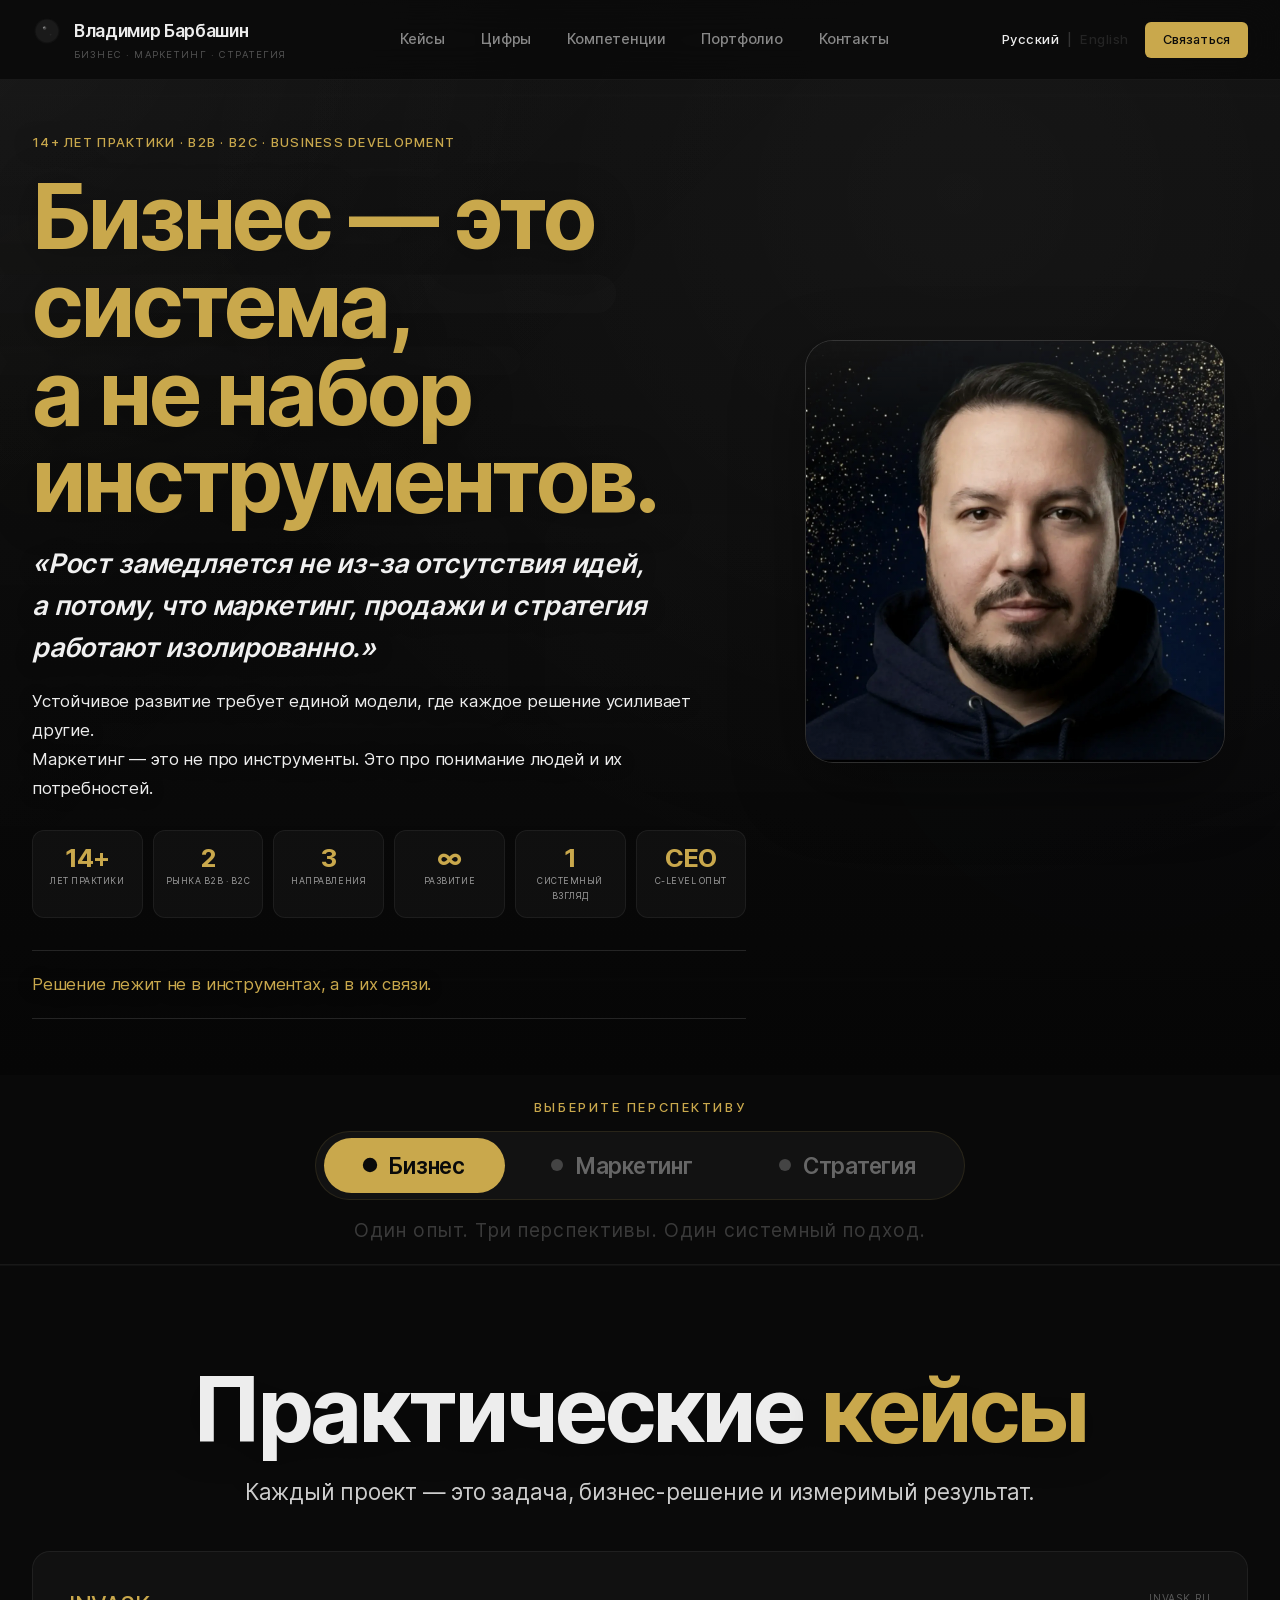
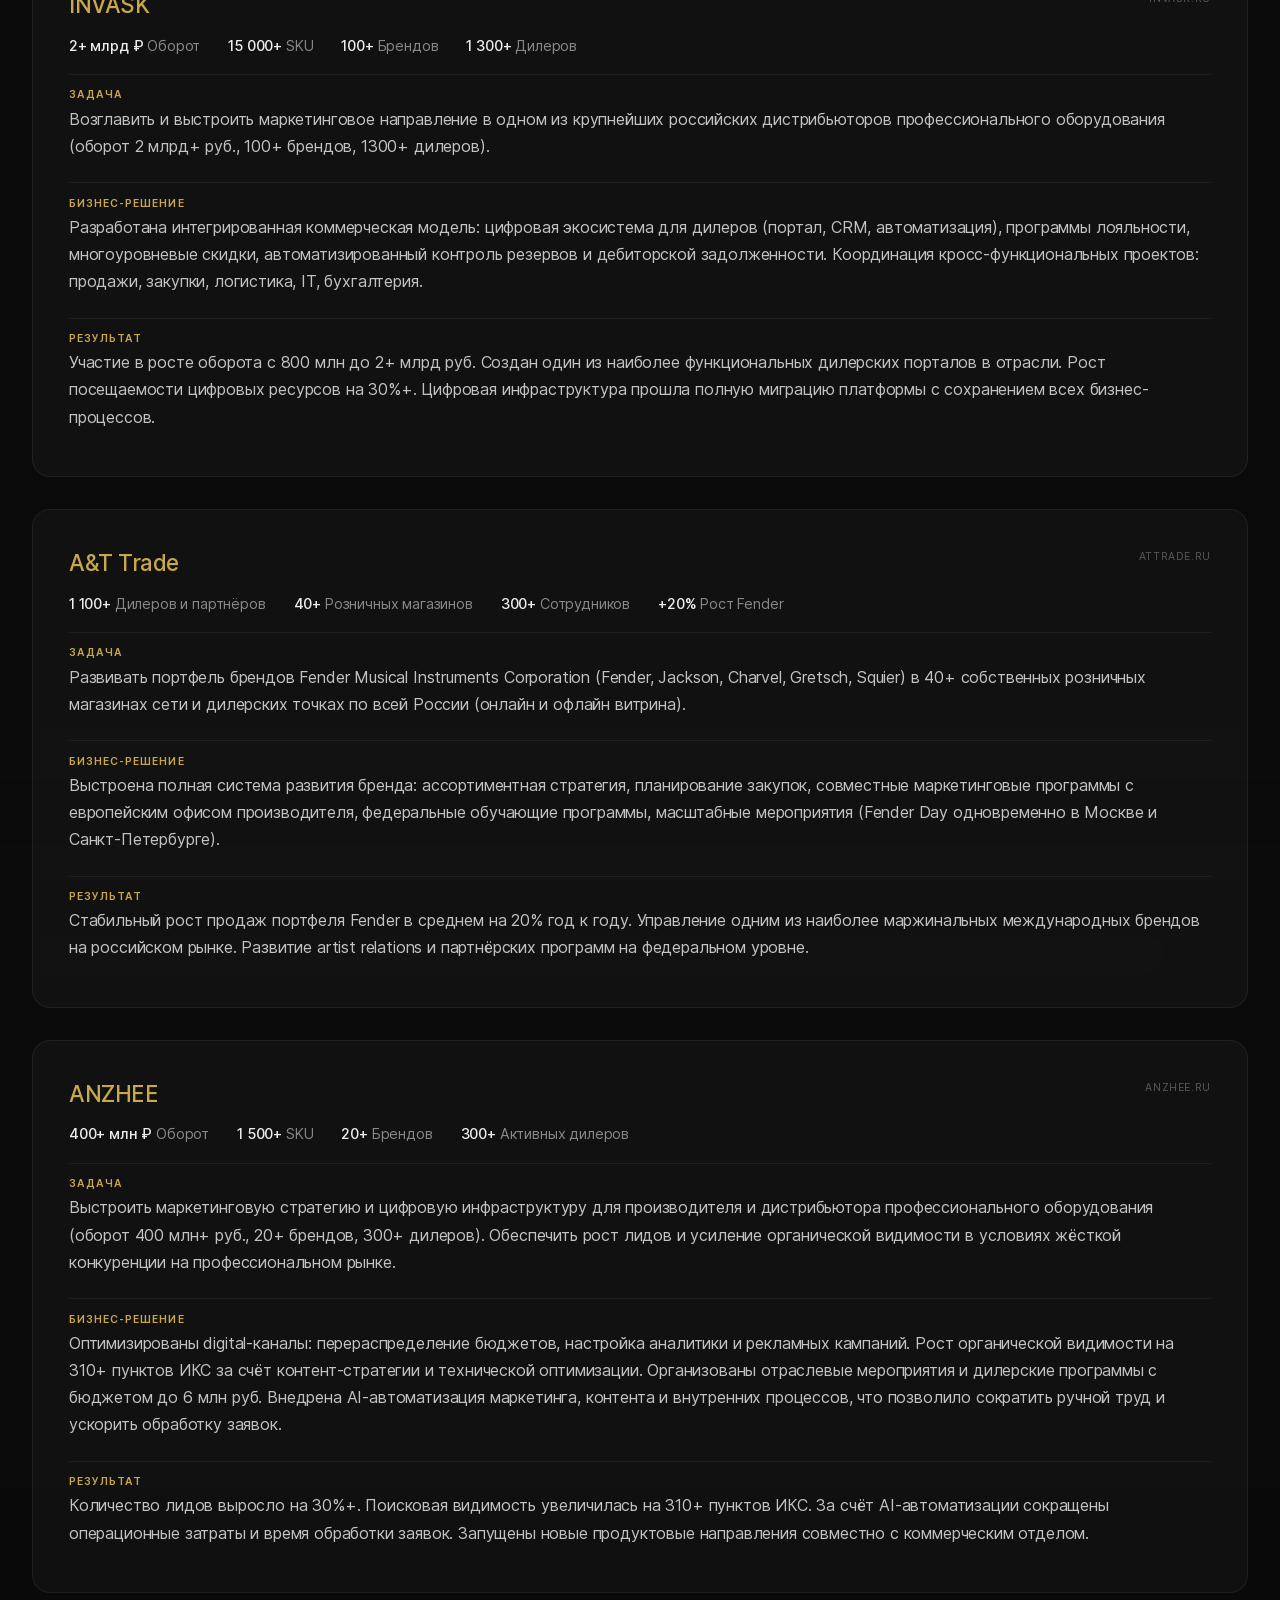
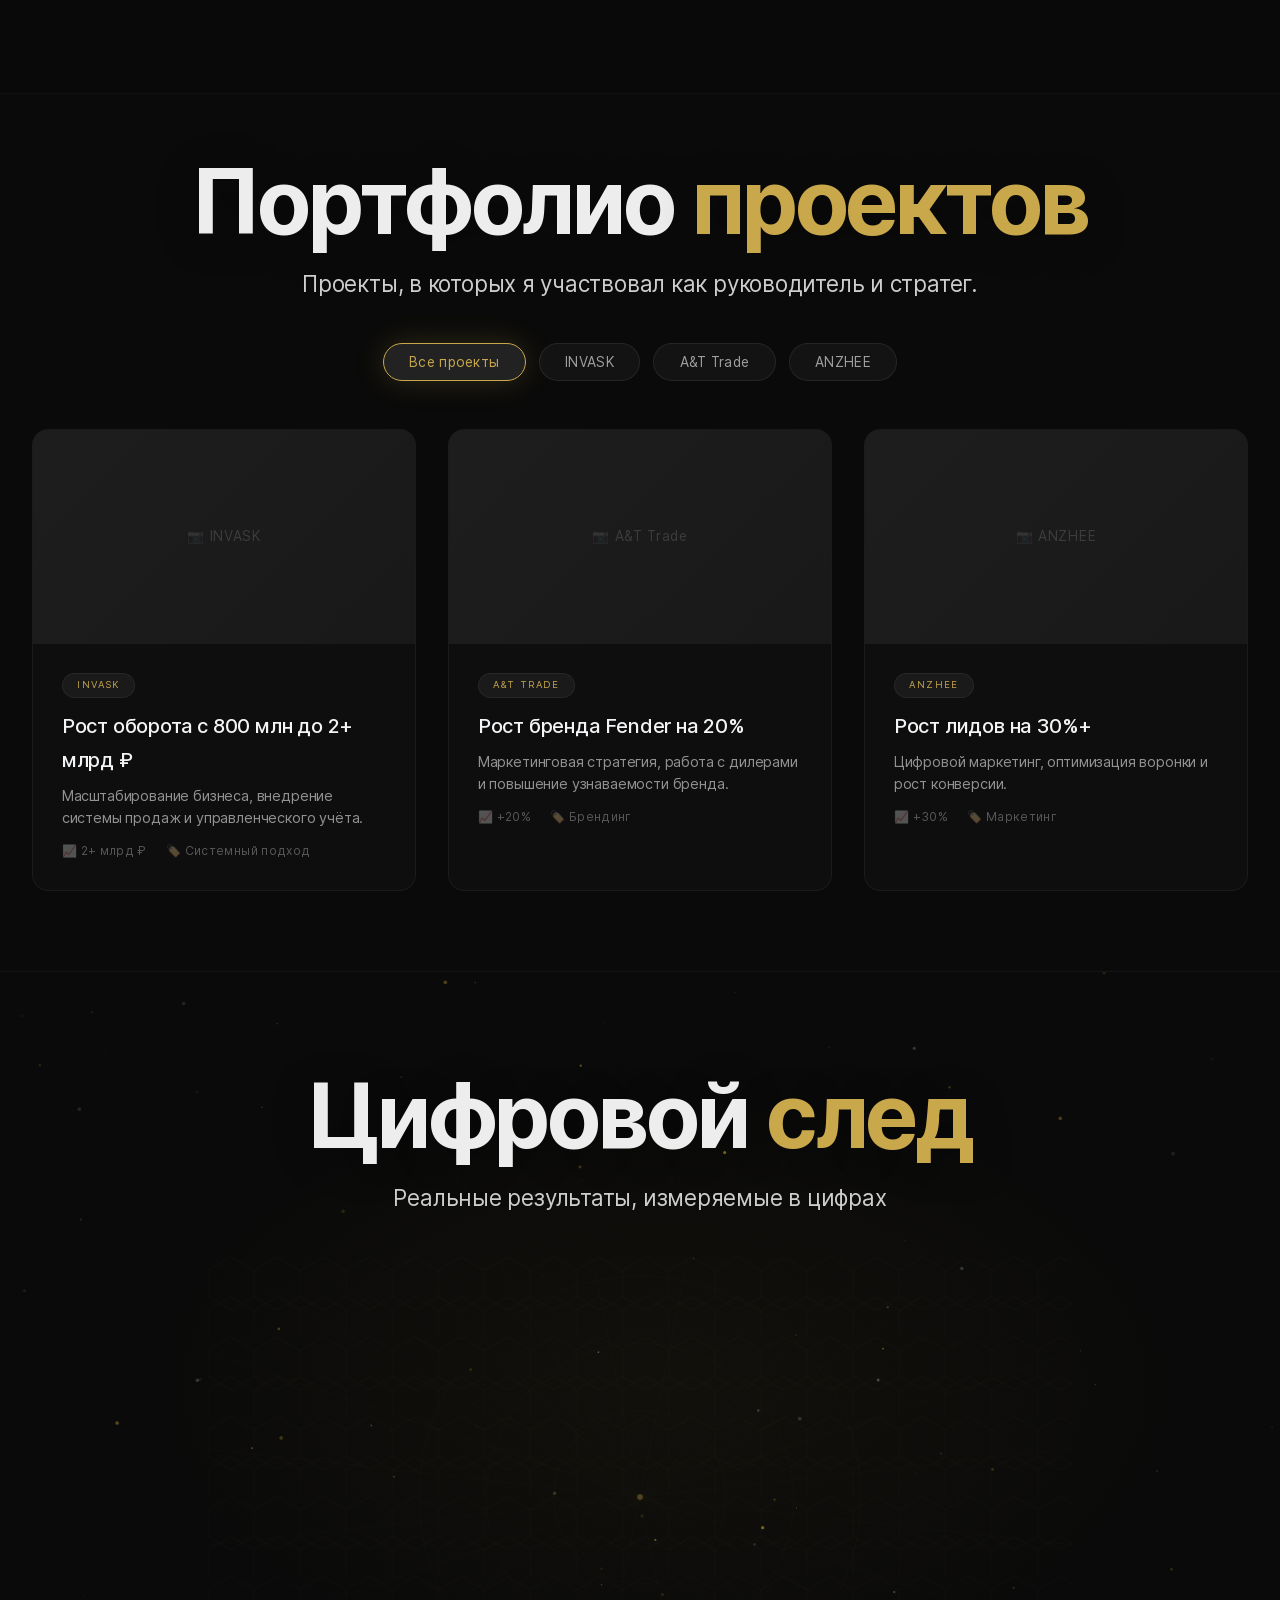
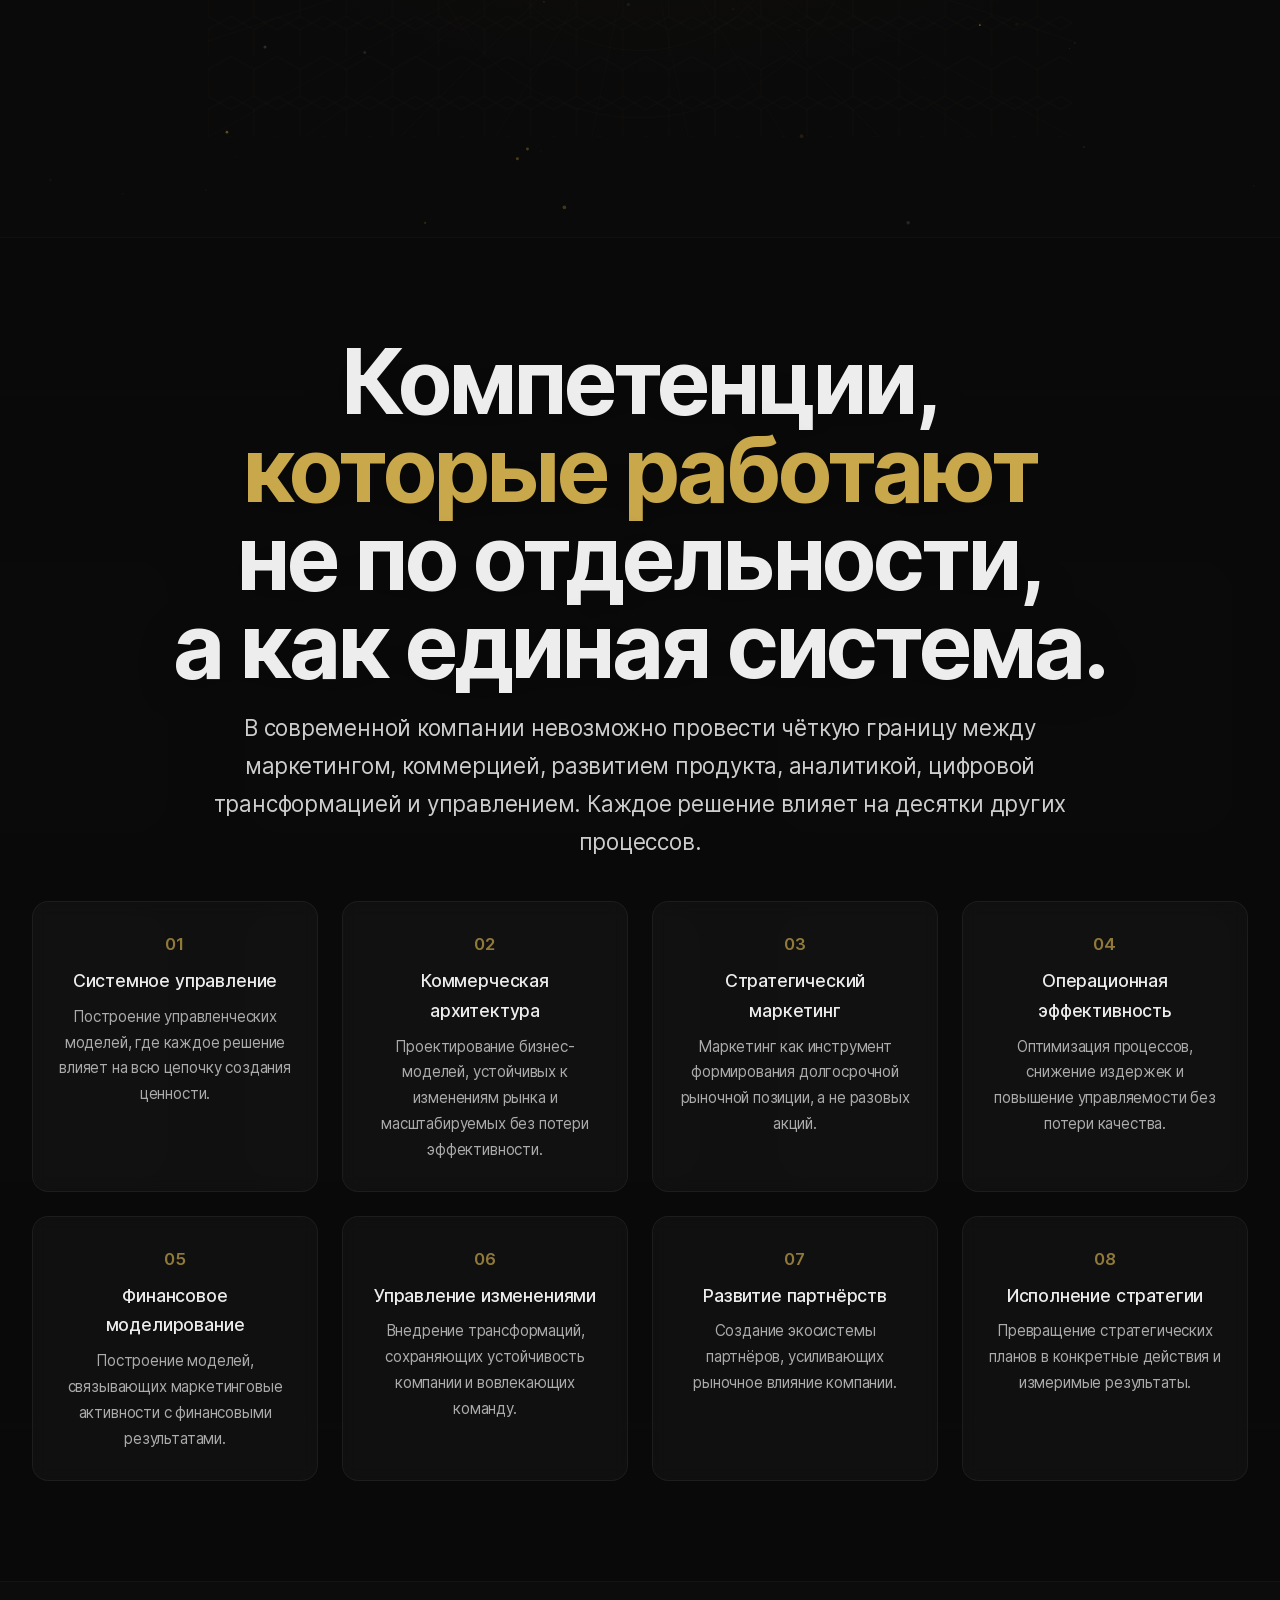
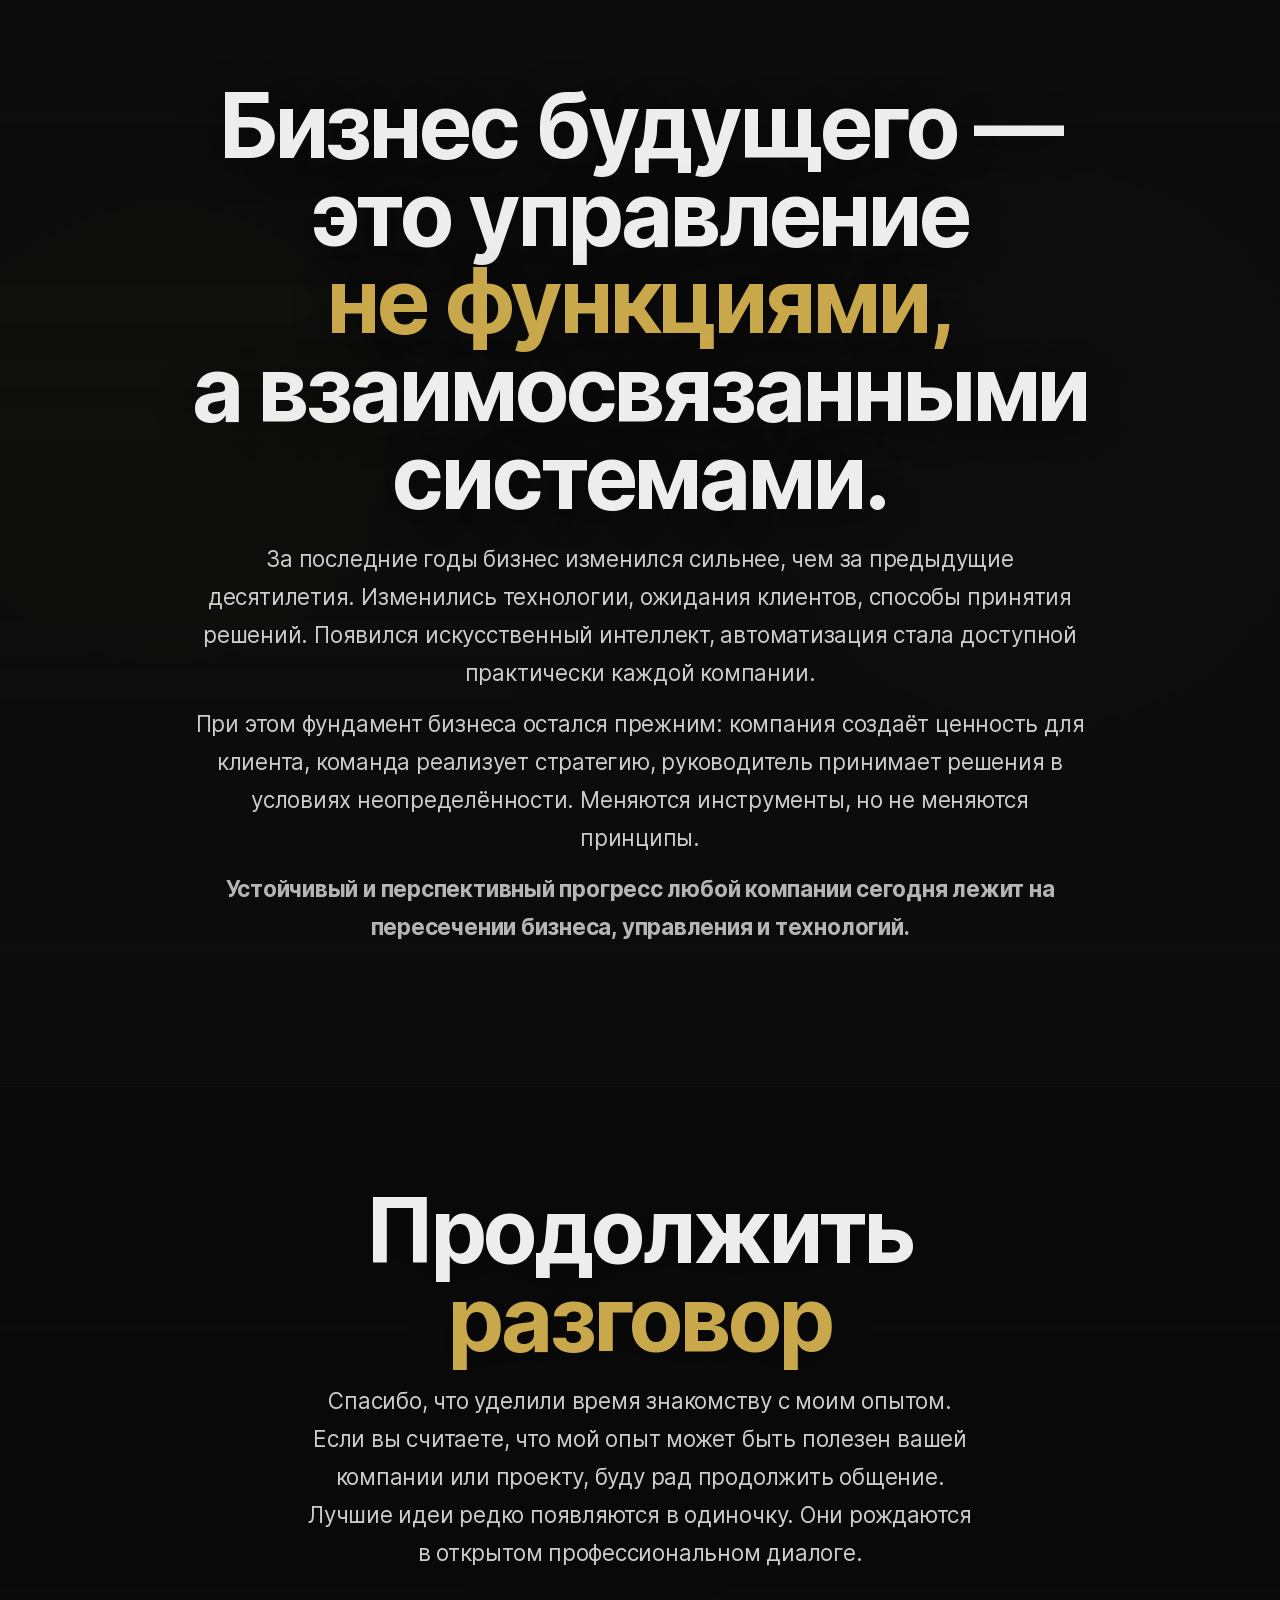
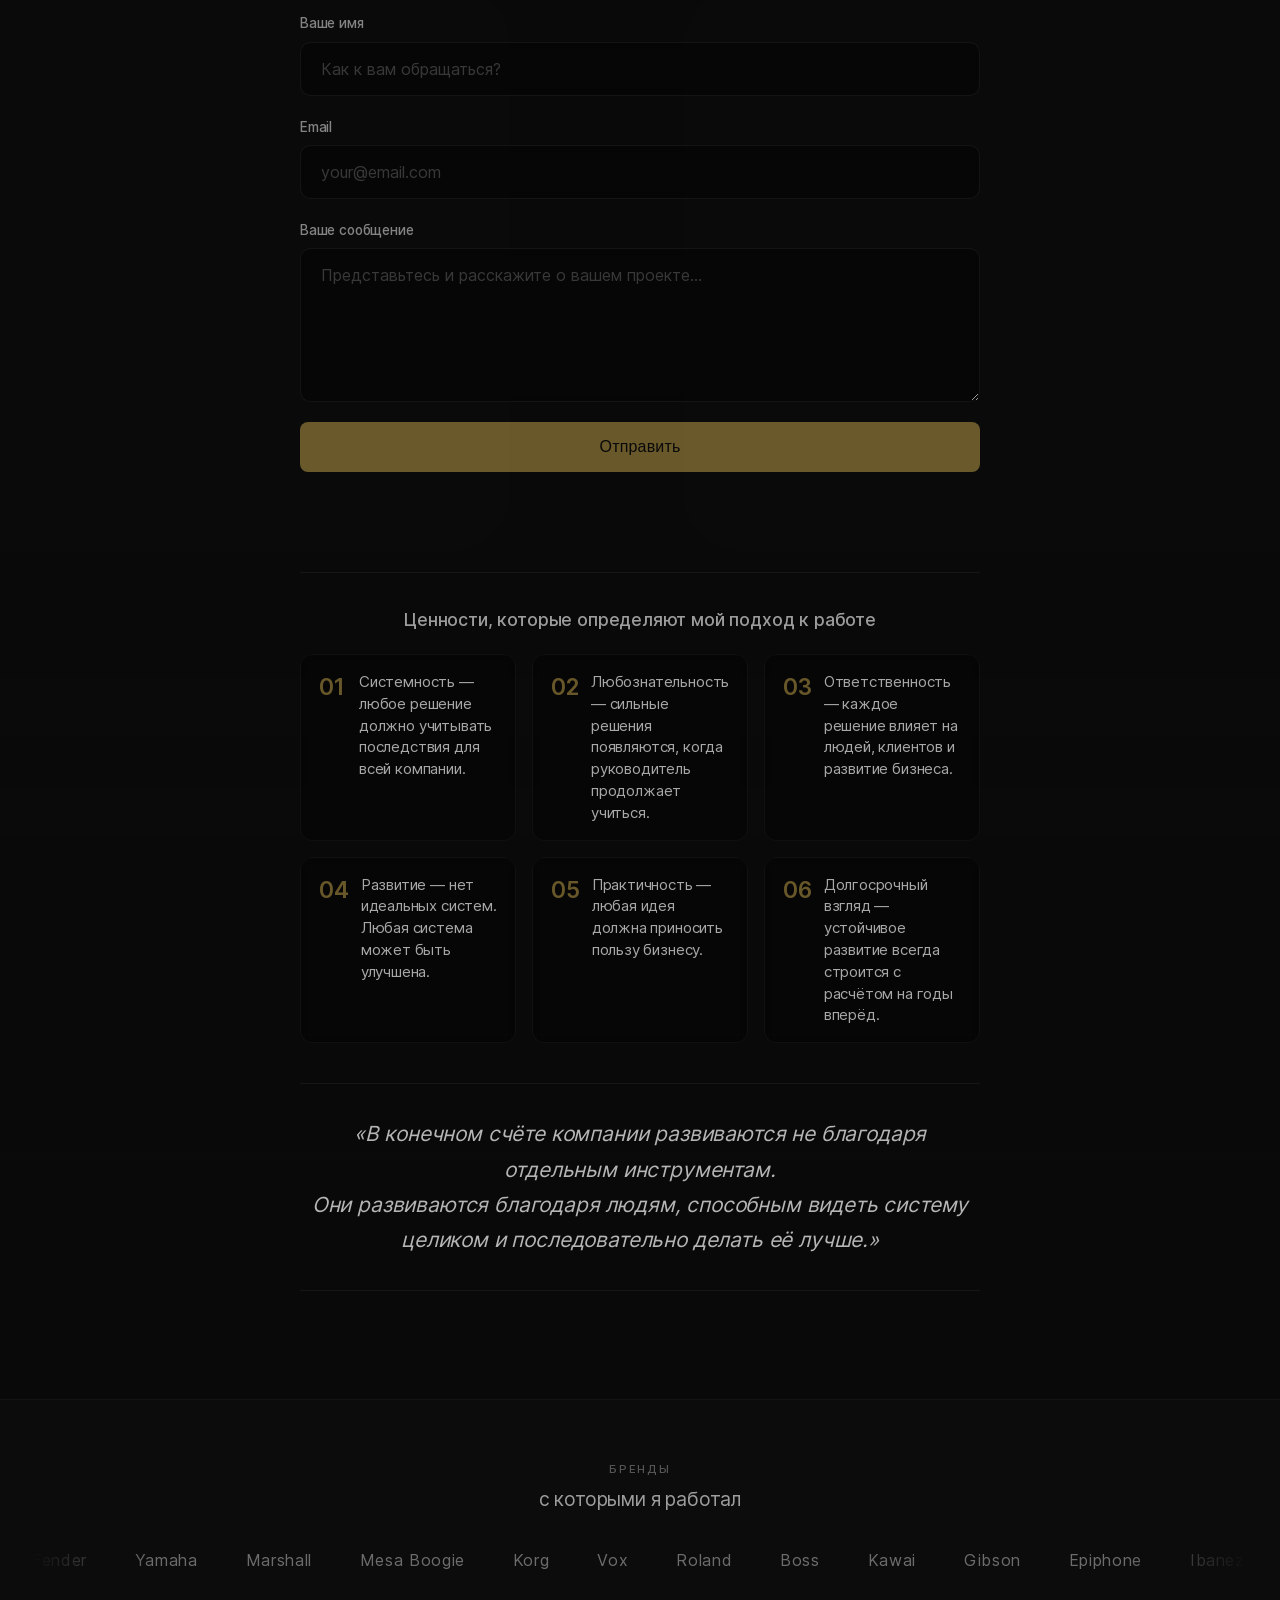
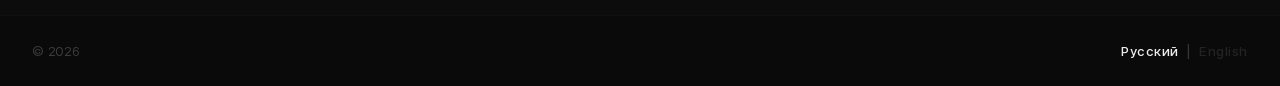
==== commit 3afa3887: "Update index.html" ====
--- a/index.html
+++ b/index.html
@@ -1181,7 +1181,7 @@
   // PRELOADER
   // ══════════════════════════════════════
   (function() {
-    var DURATION = 10000; // 10 seconds (one full loop)
+    var DURATION = 5000; // 5 seconds (one full loop)
     var pl = document.getElementById('preloader');
     var body = document.body;
     if (!pl) return;
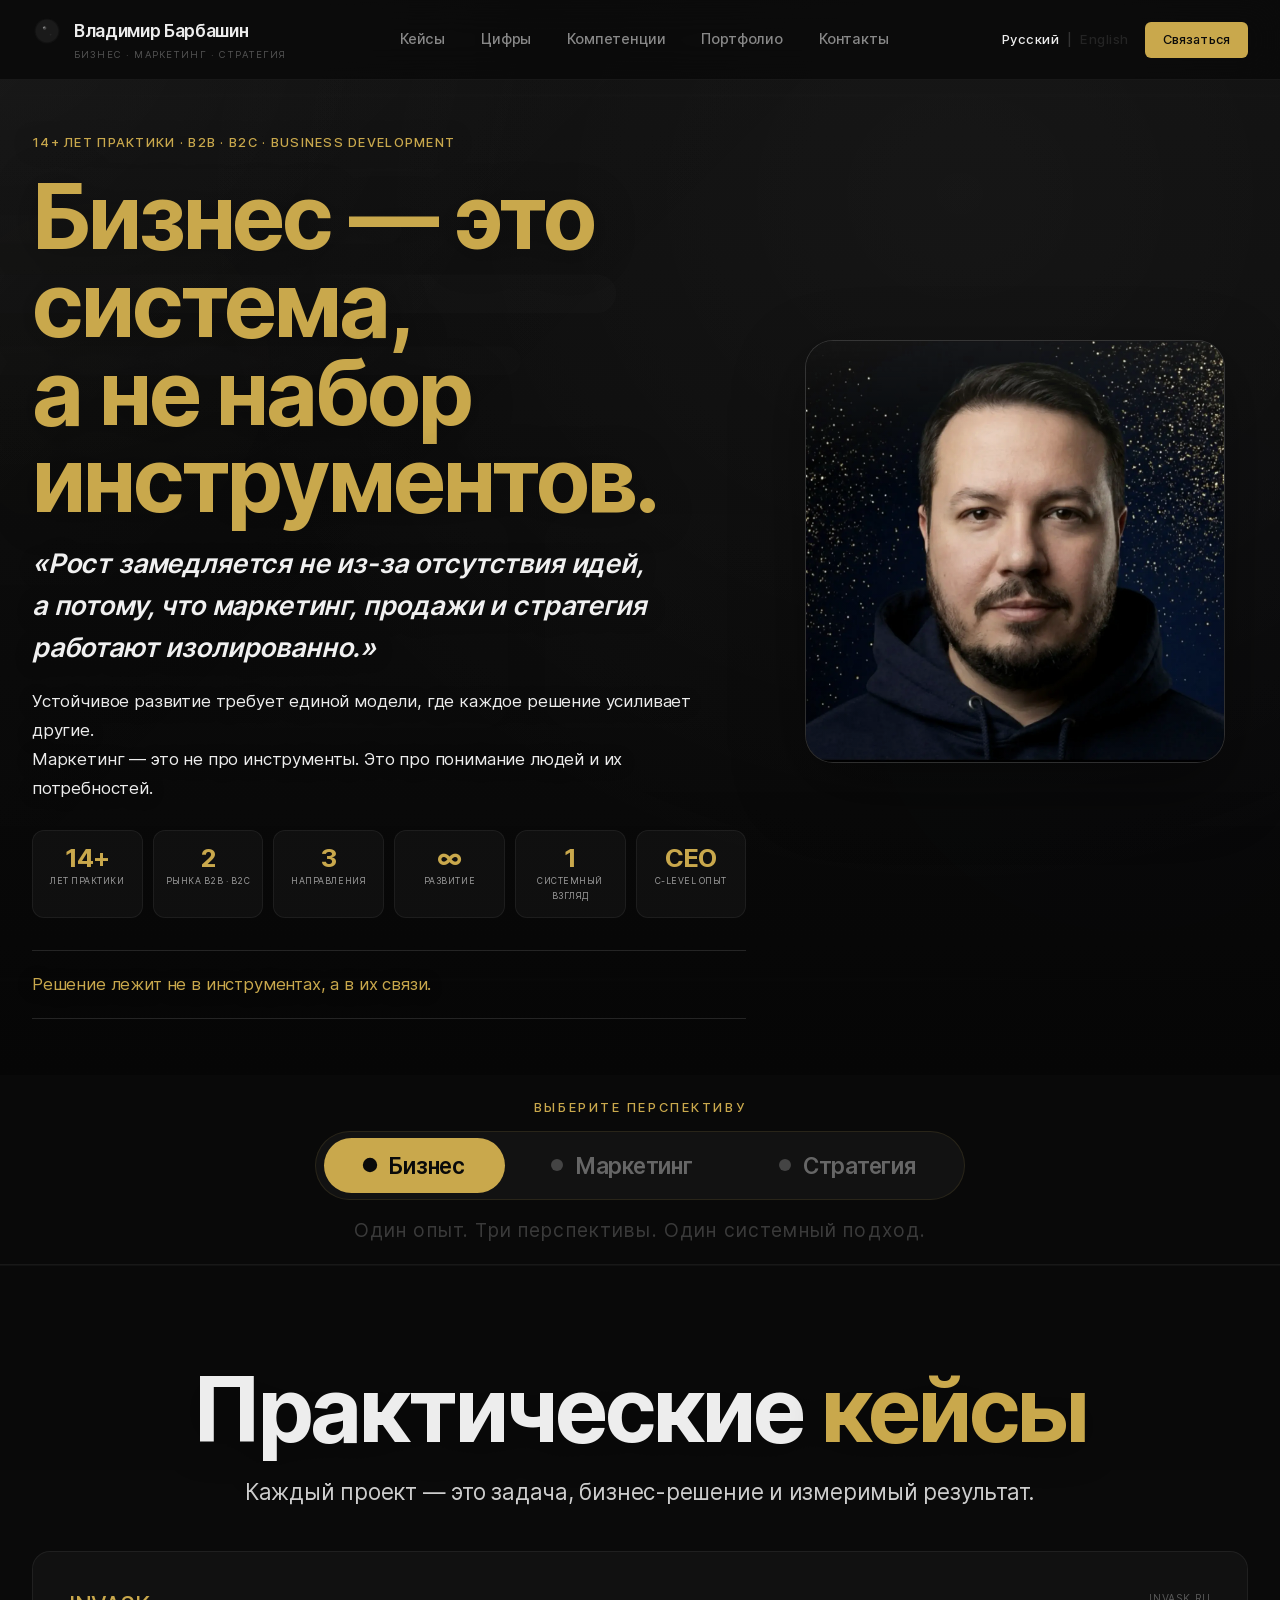
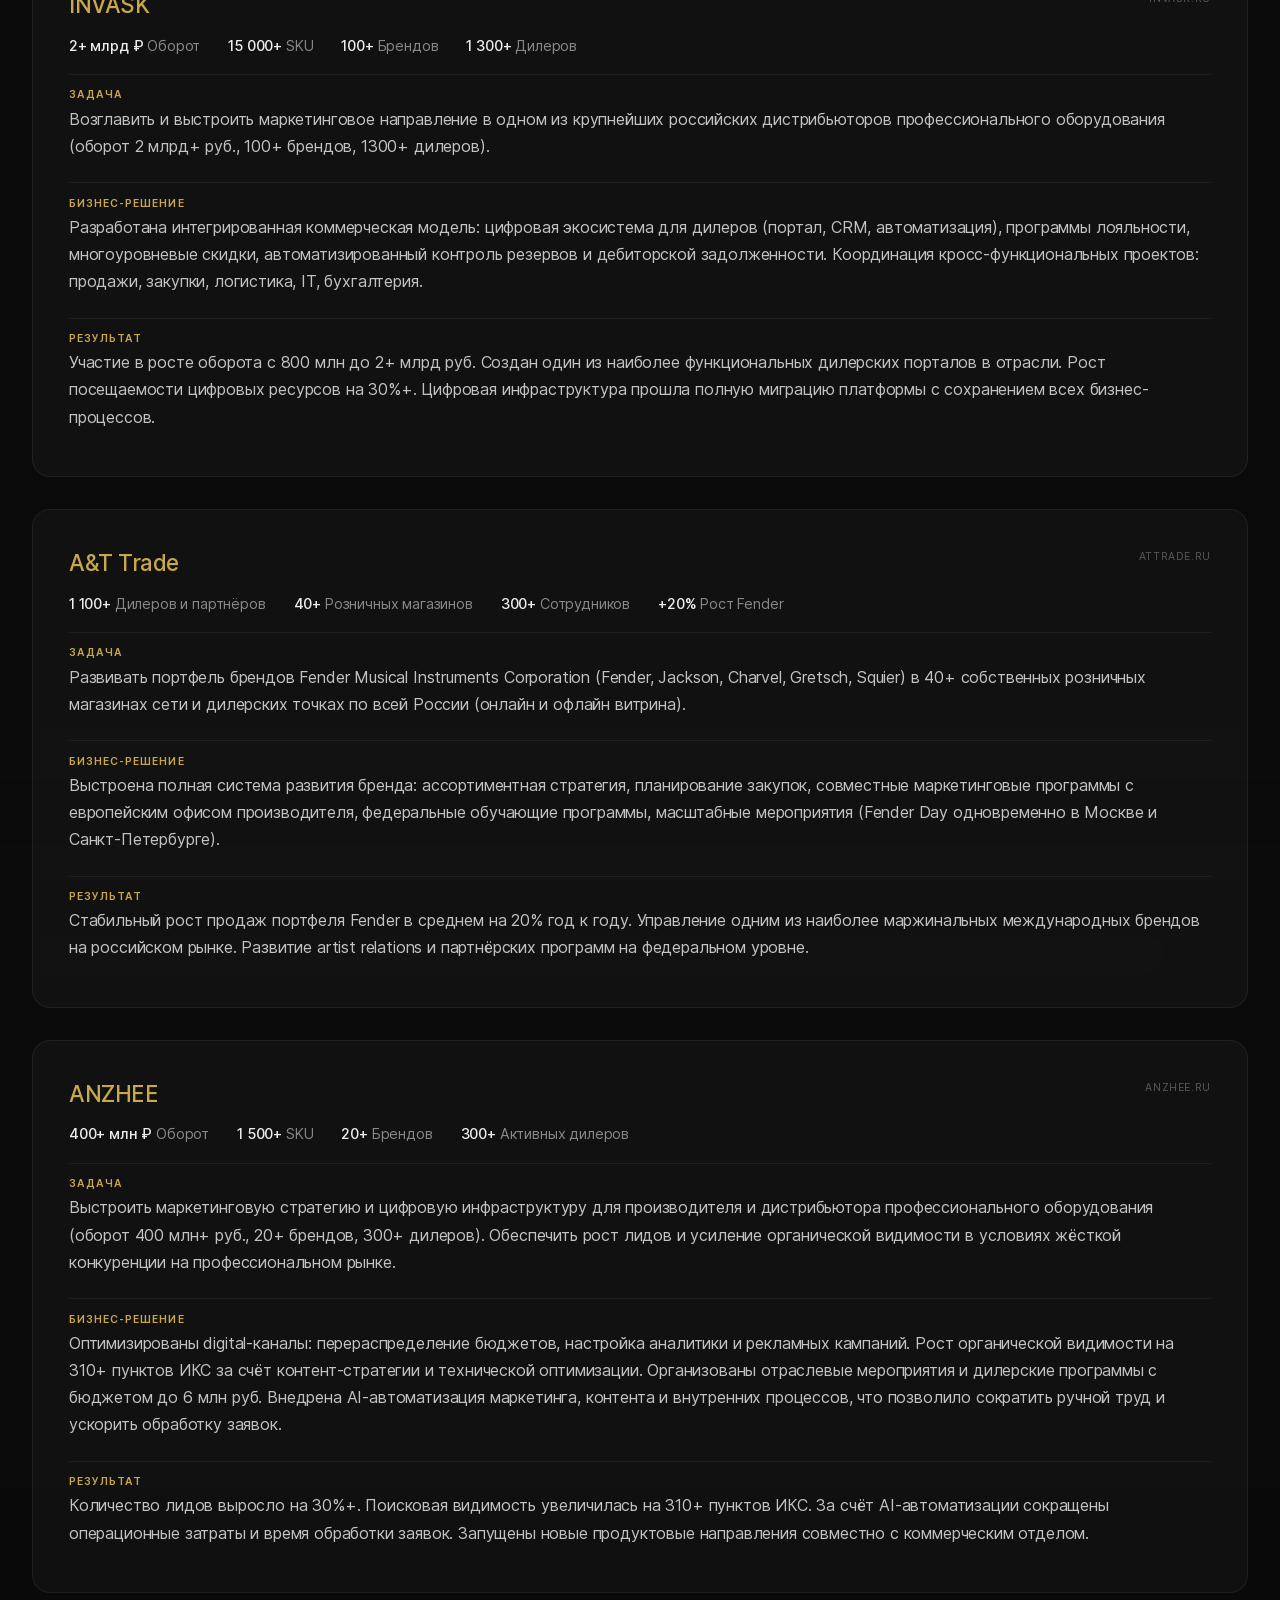
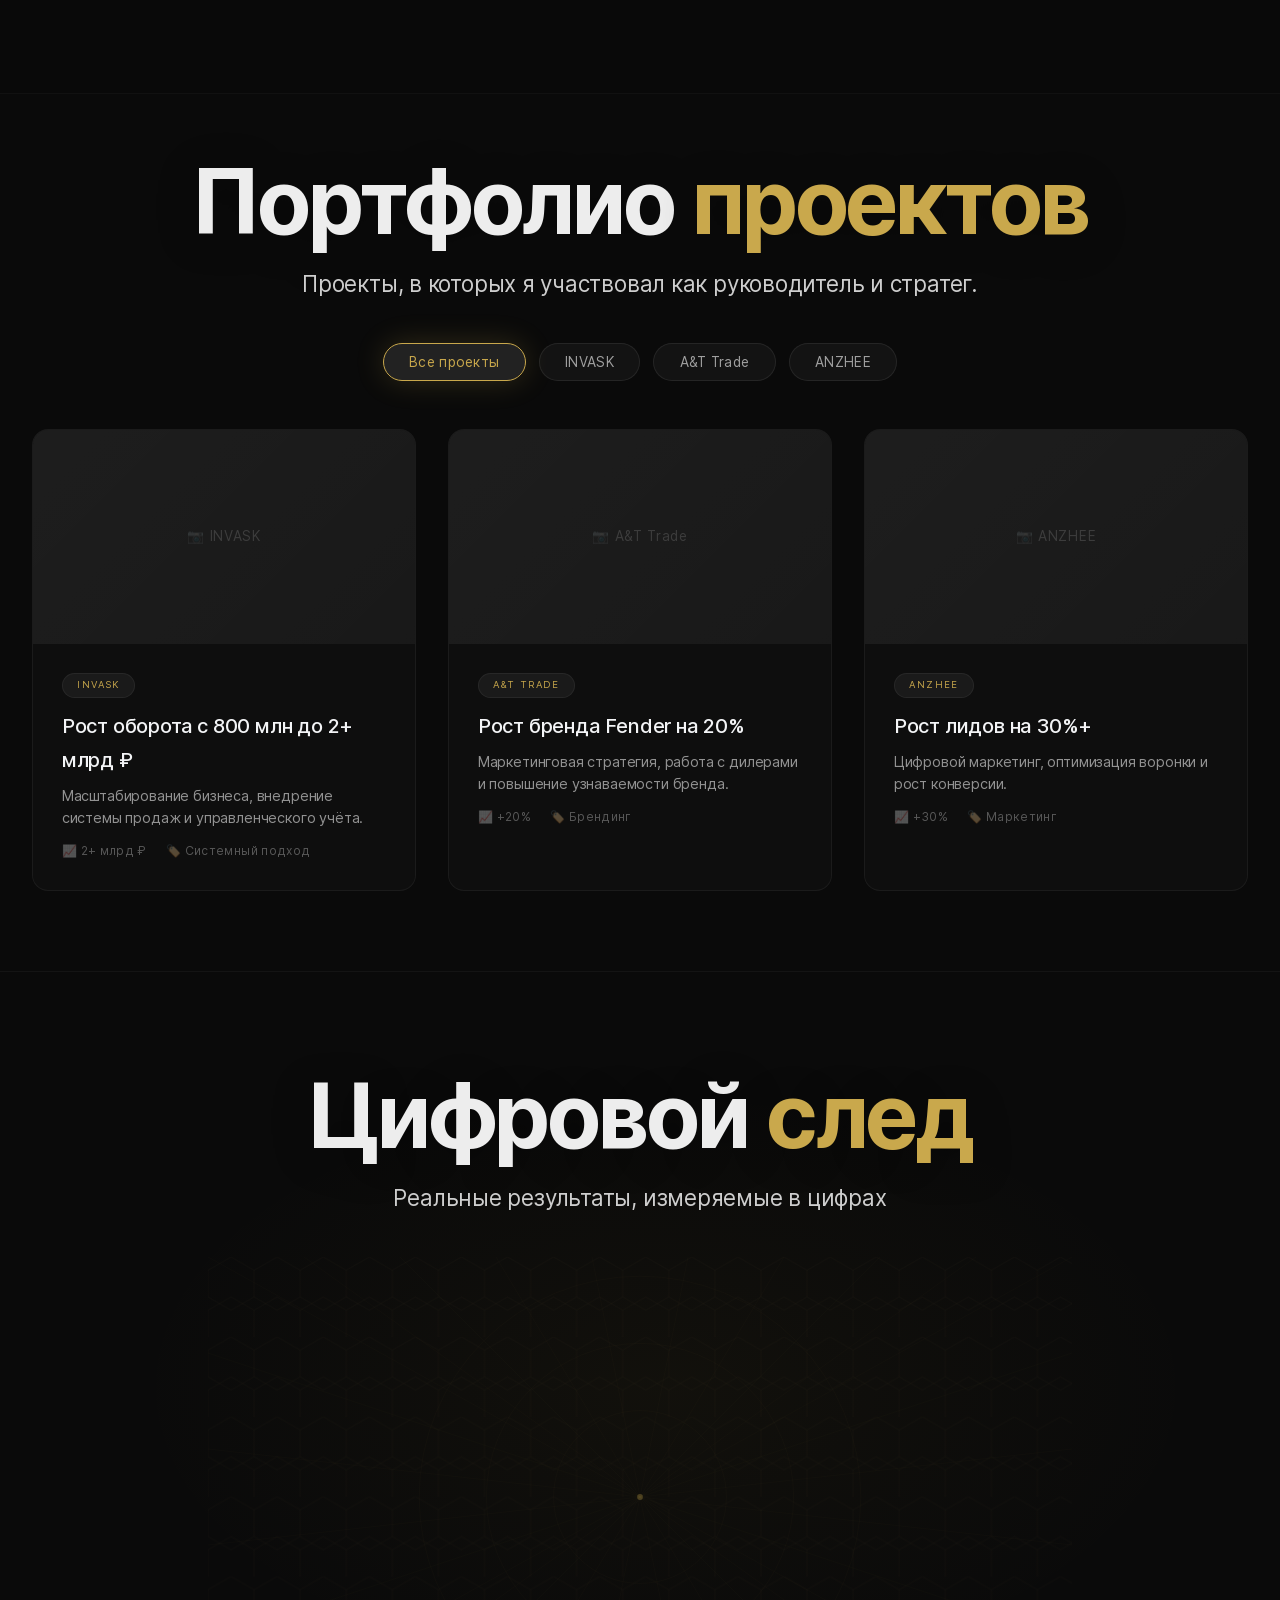
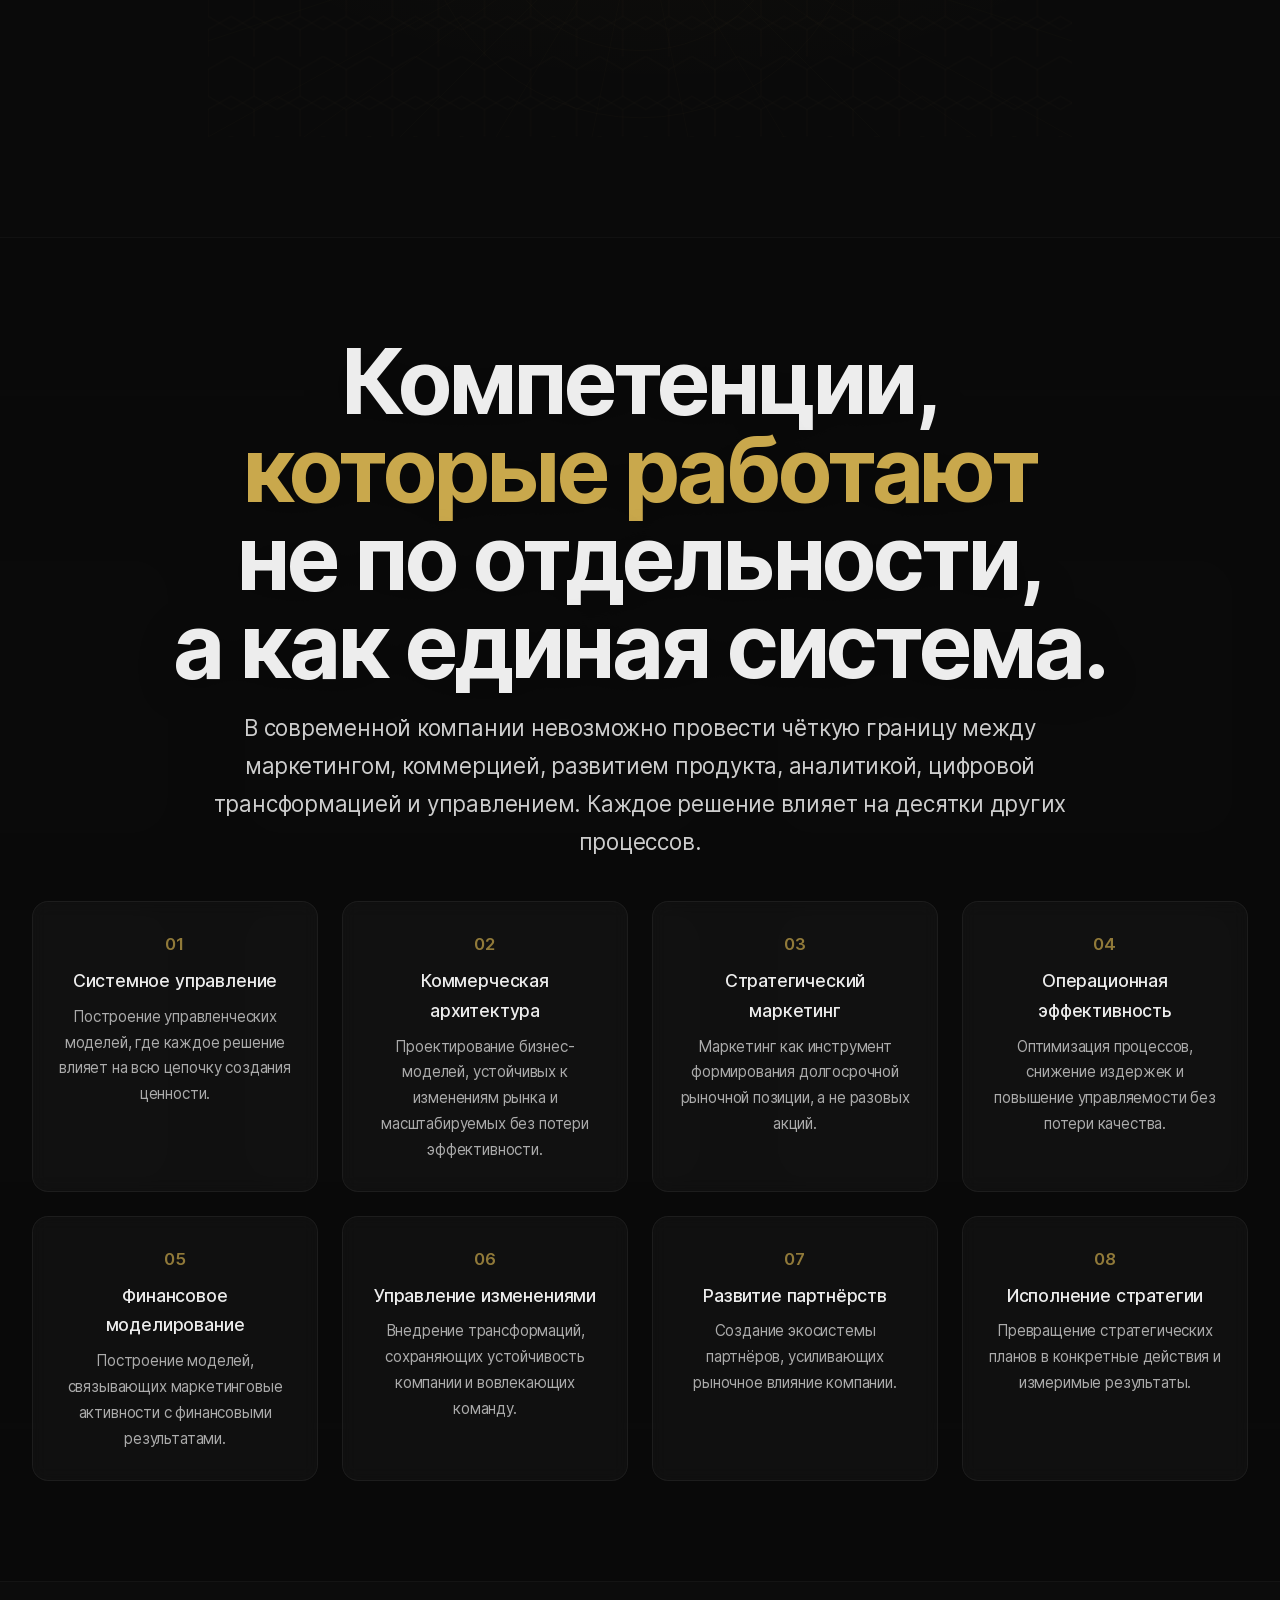
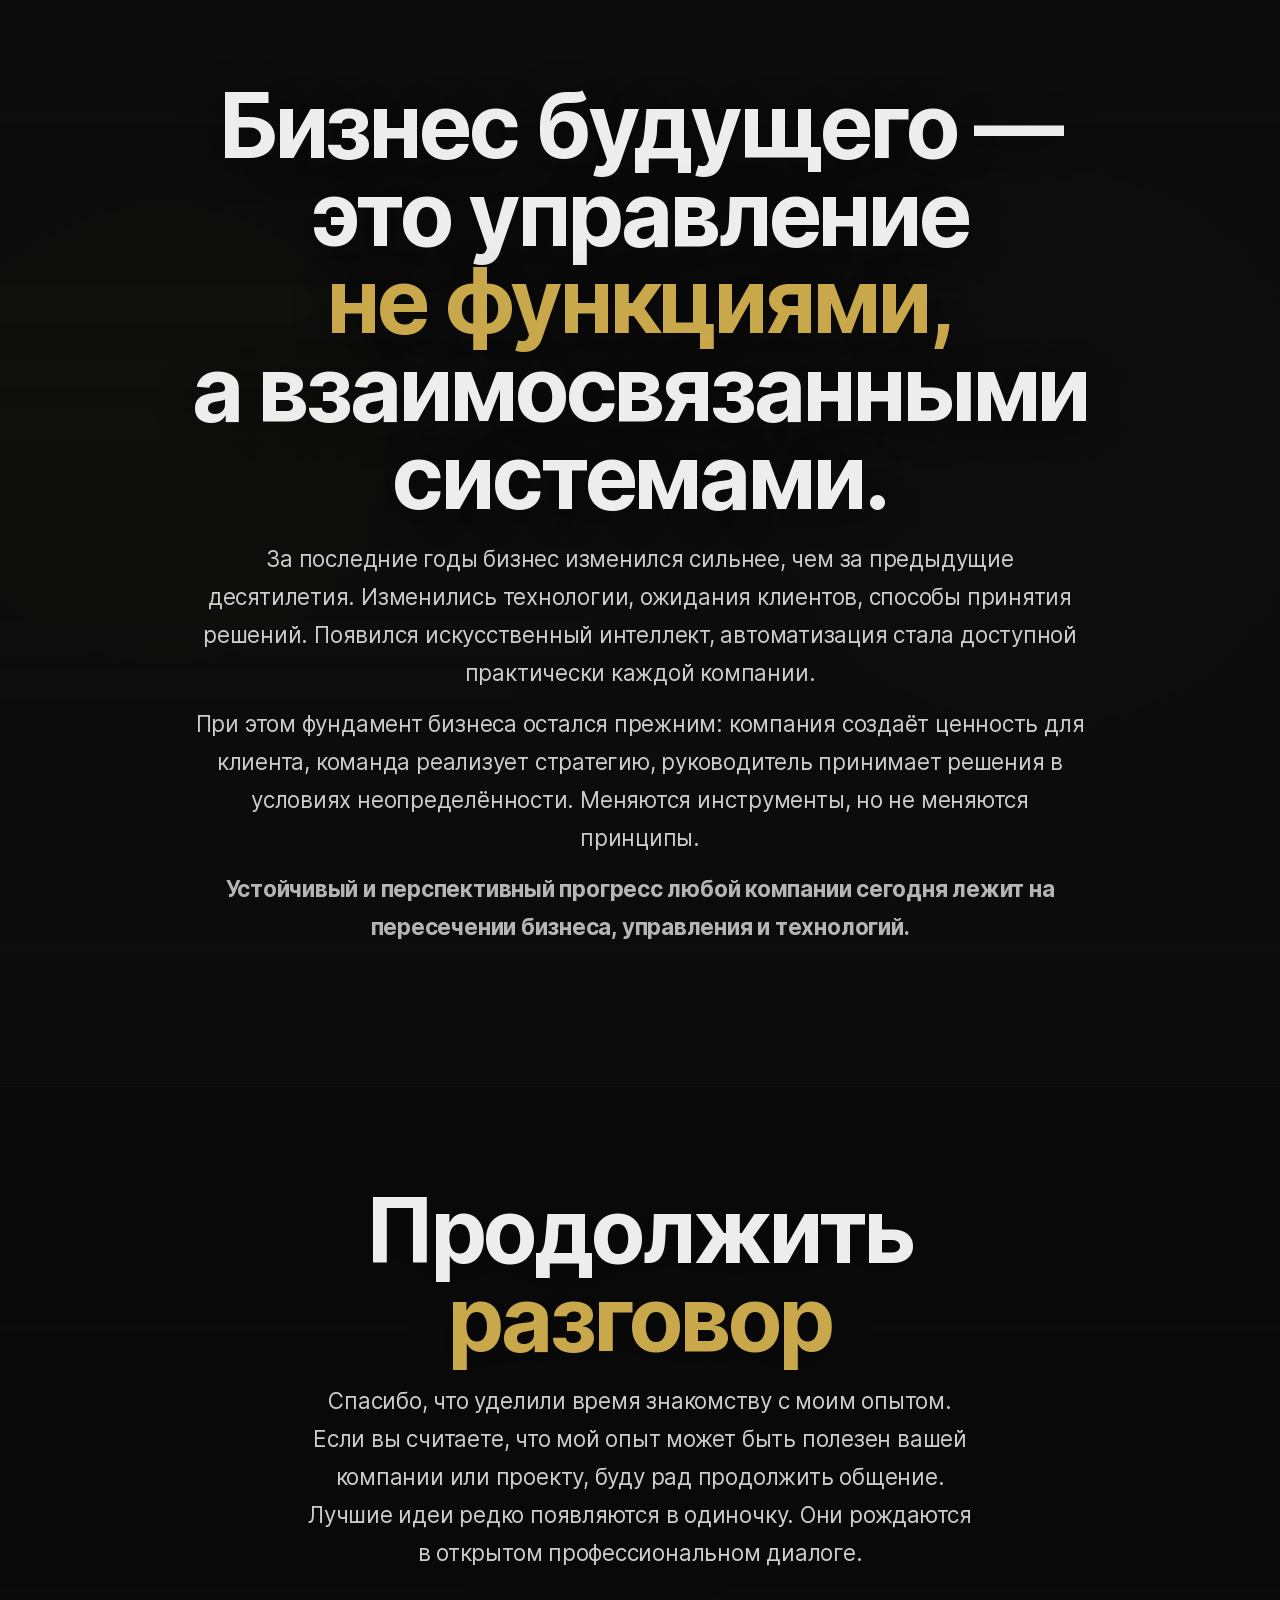
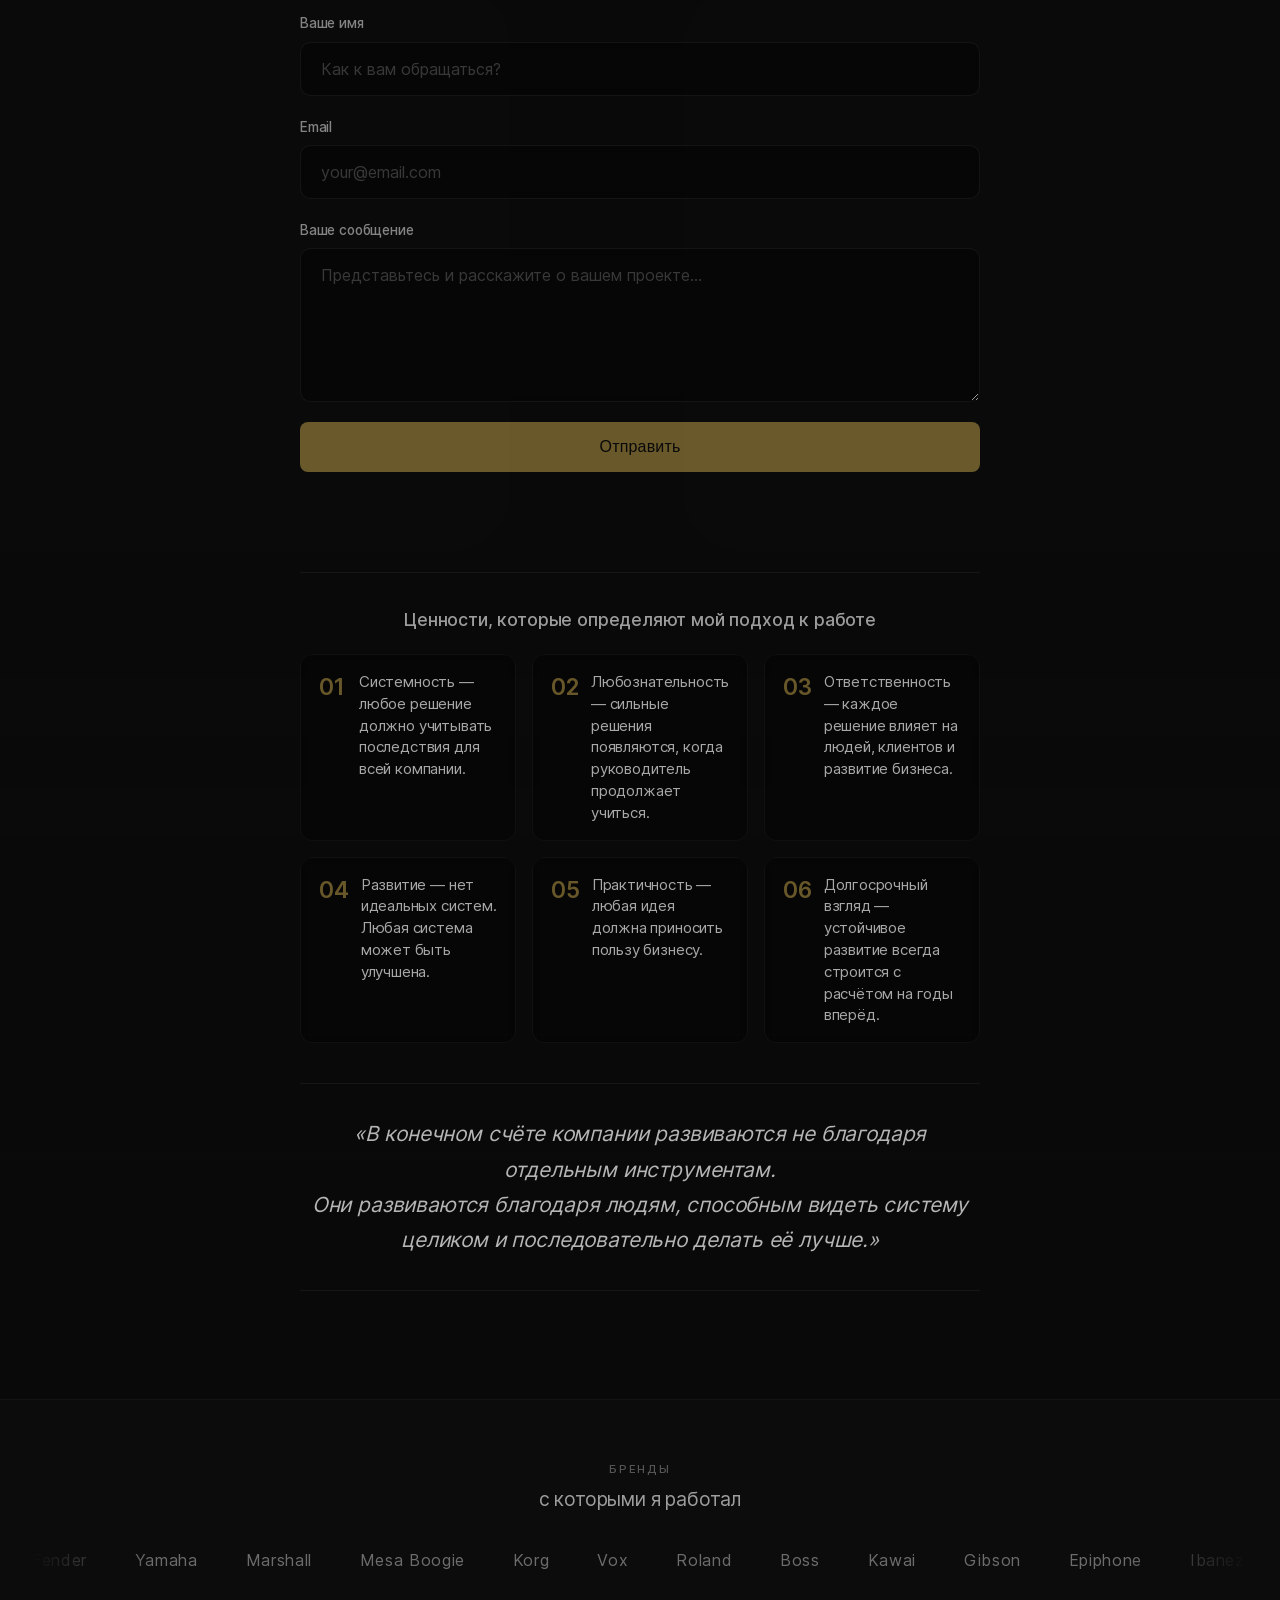
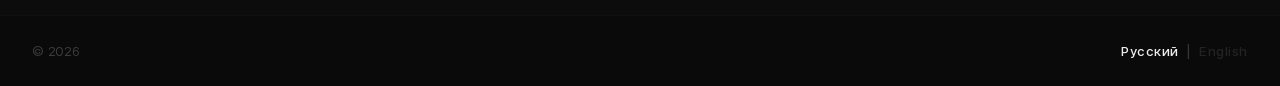
==== commit d122ef2a: "Update index.html" ====
--- a/index.html
+++ b/index.html
@@ -1181,7 +1181,7 @@
   // PRELOADER
   // ══════════════════════════════════════
   (function() {
-    var DURATION = 5000; // 5 seconds (one full loop)
+    var DURATION = 3000; // 3 seconds (one full loop)
     var pl = document.getElementById('preloader');
     var body = document.body;
     if (!pl) return;
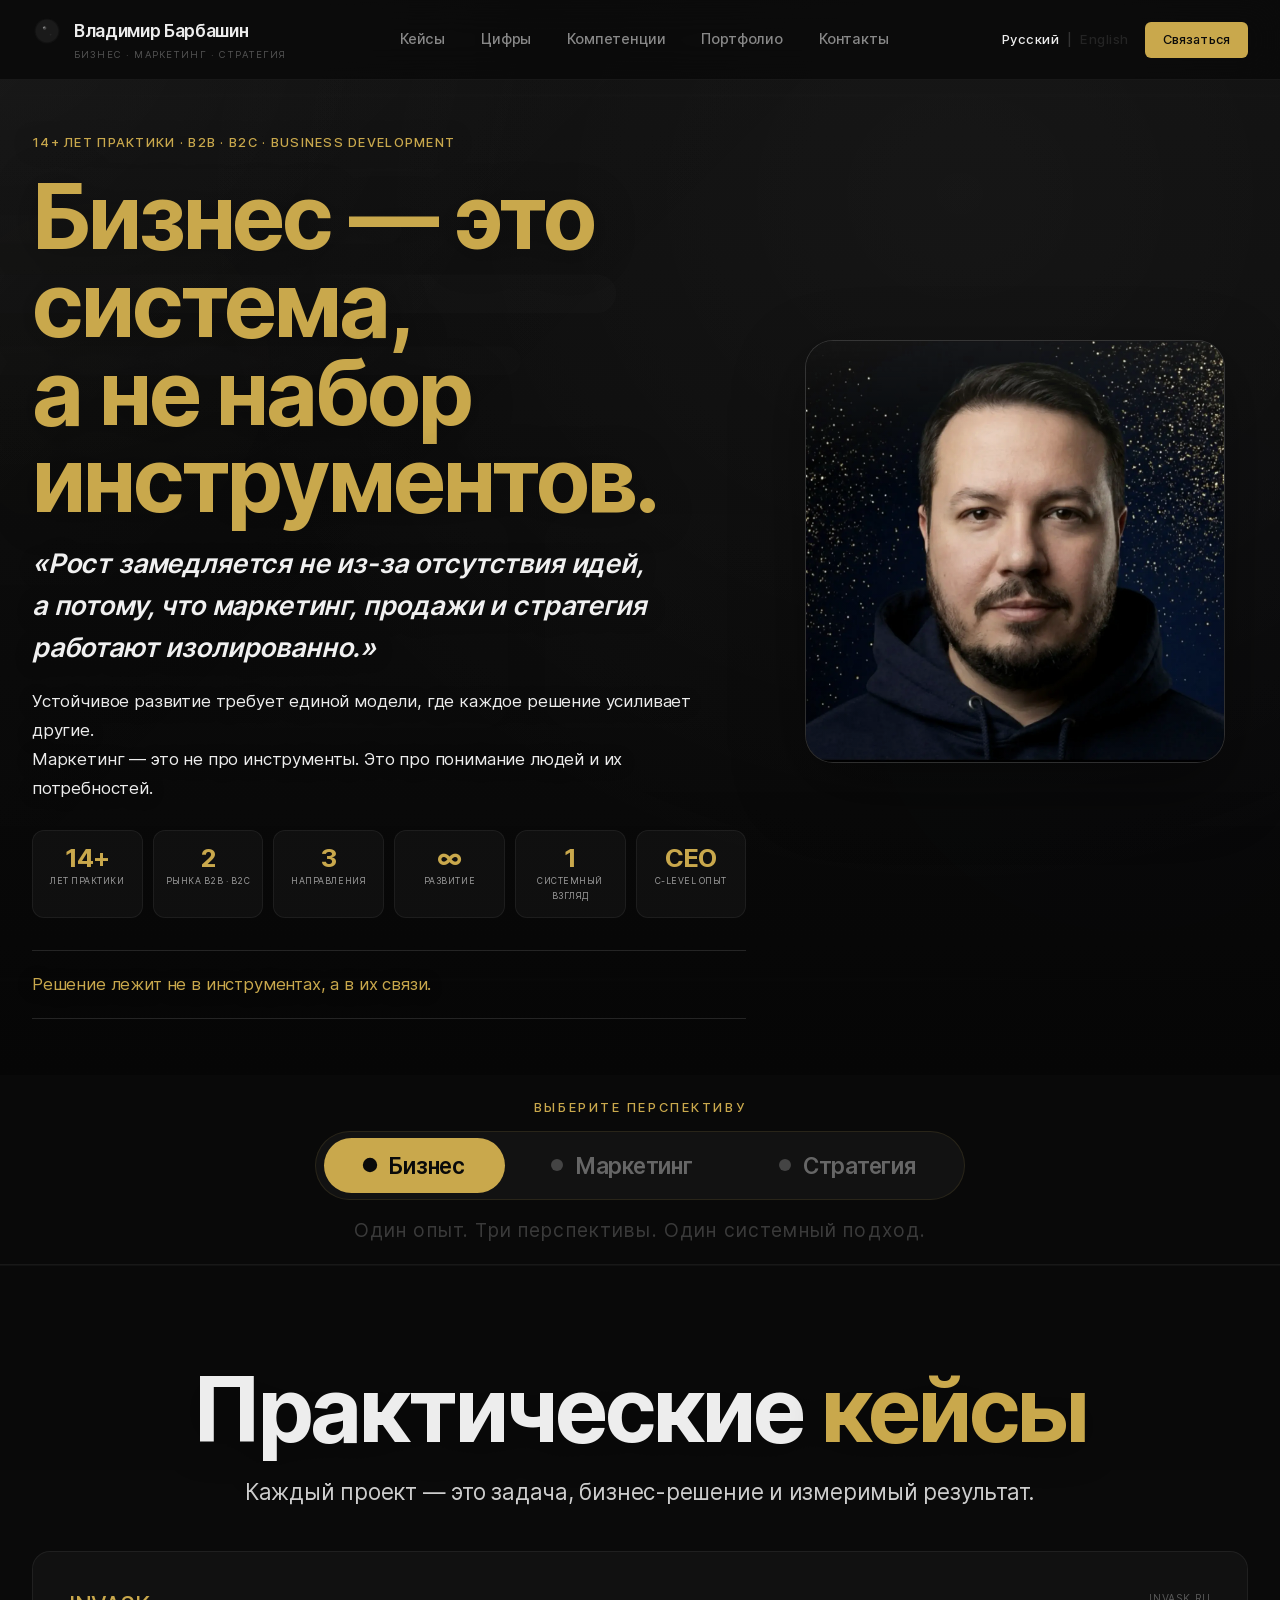
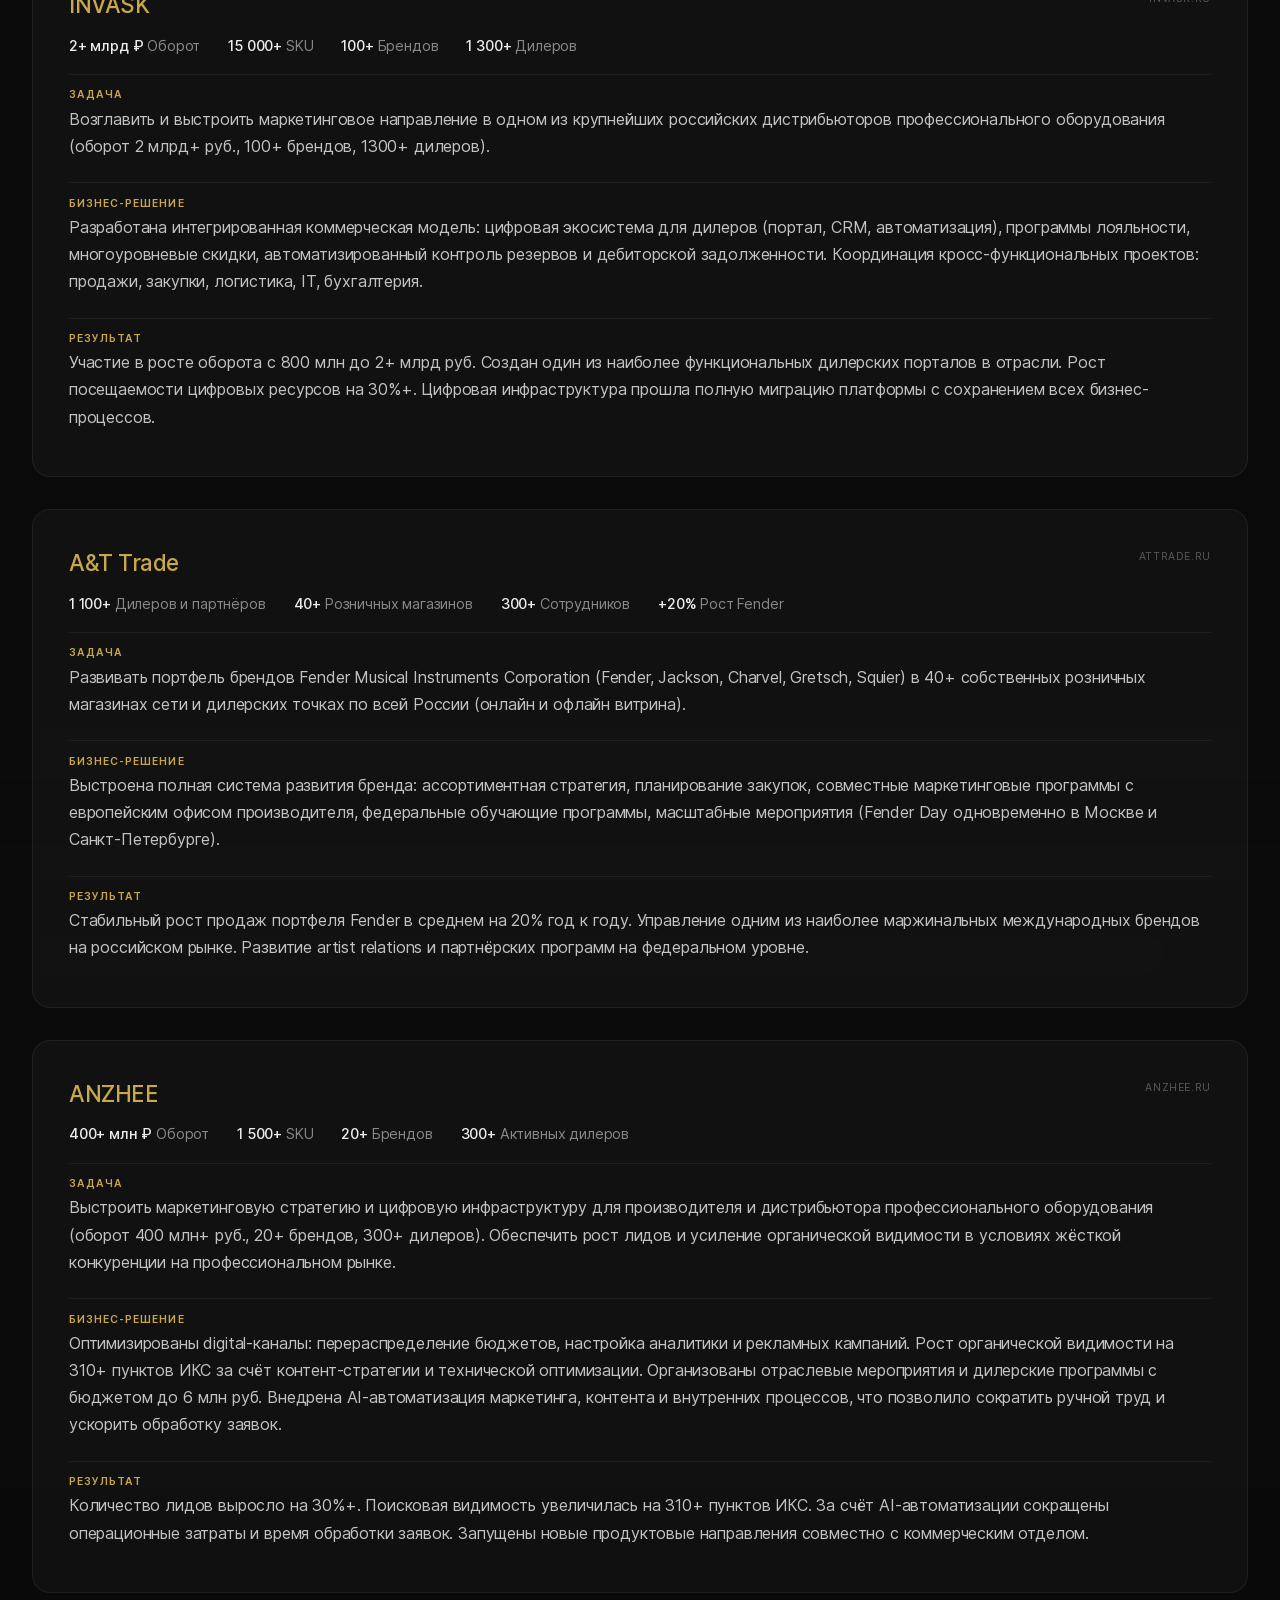
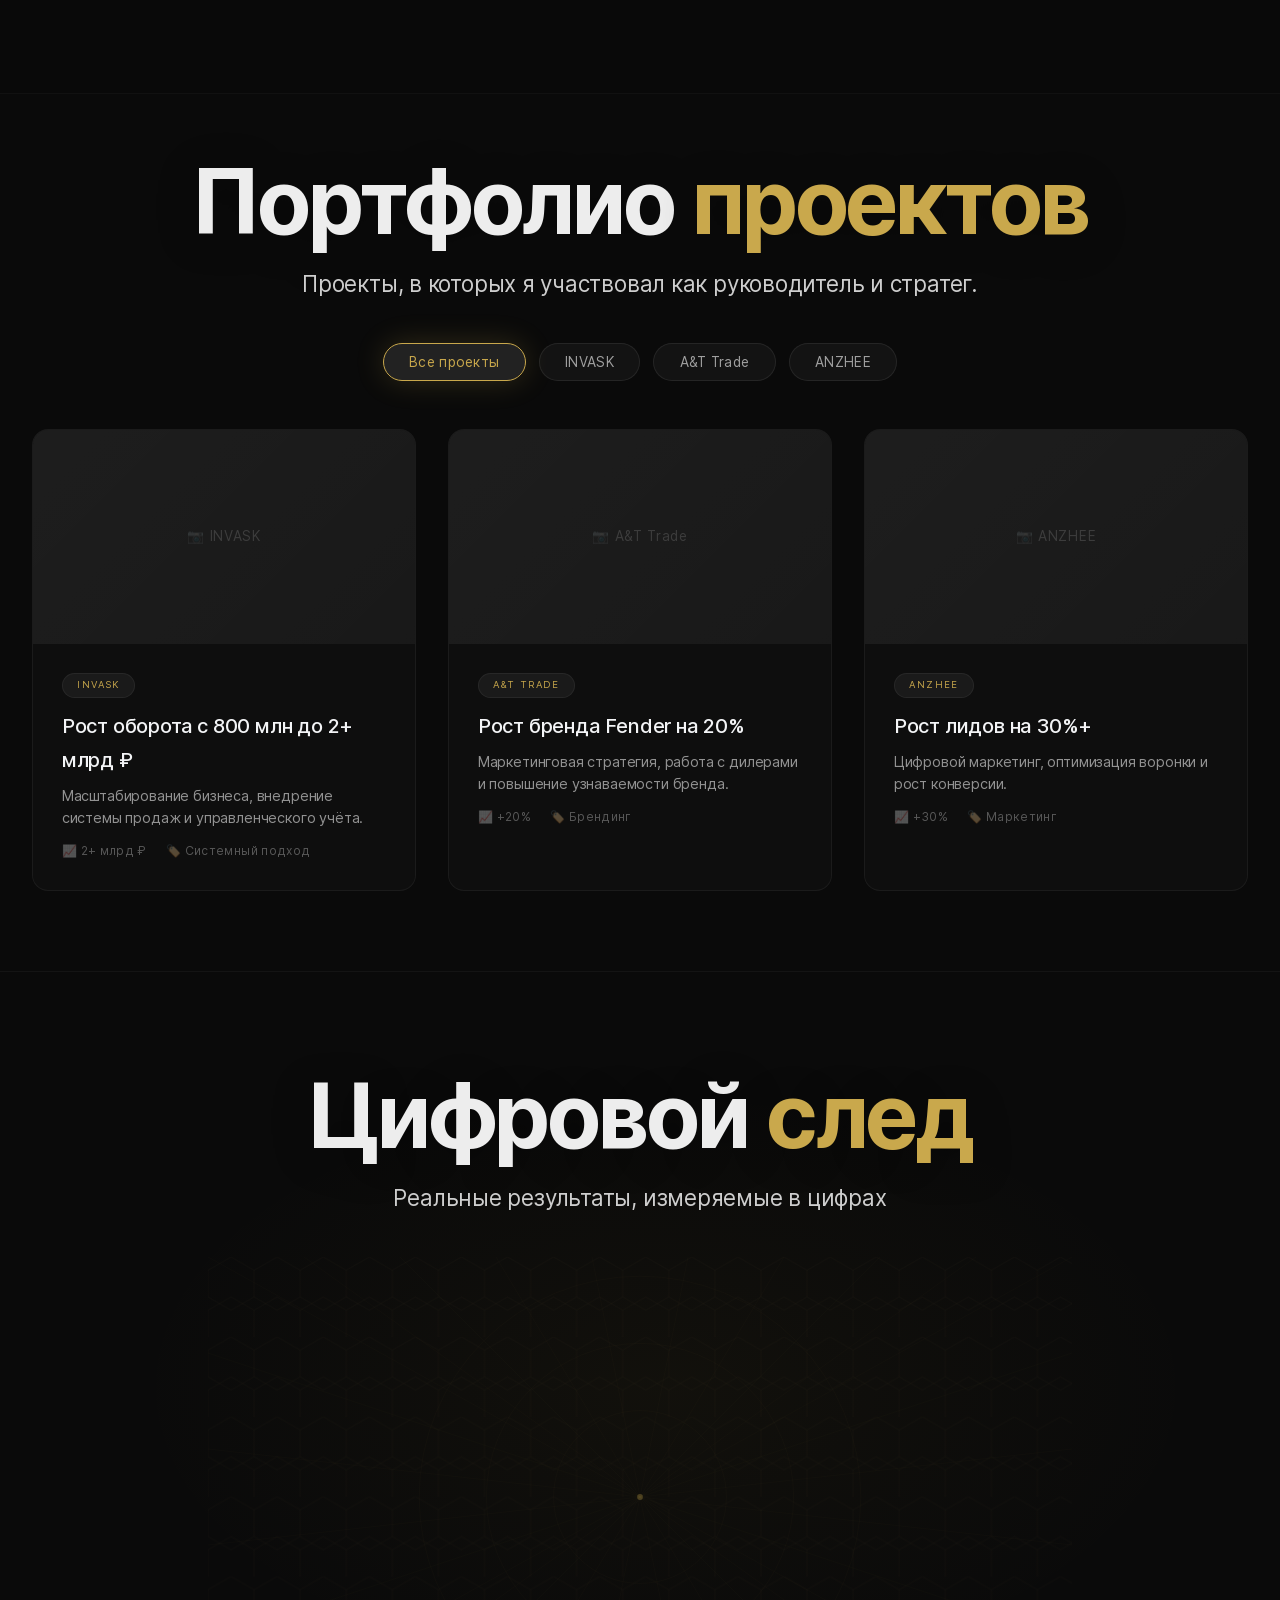
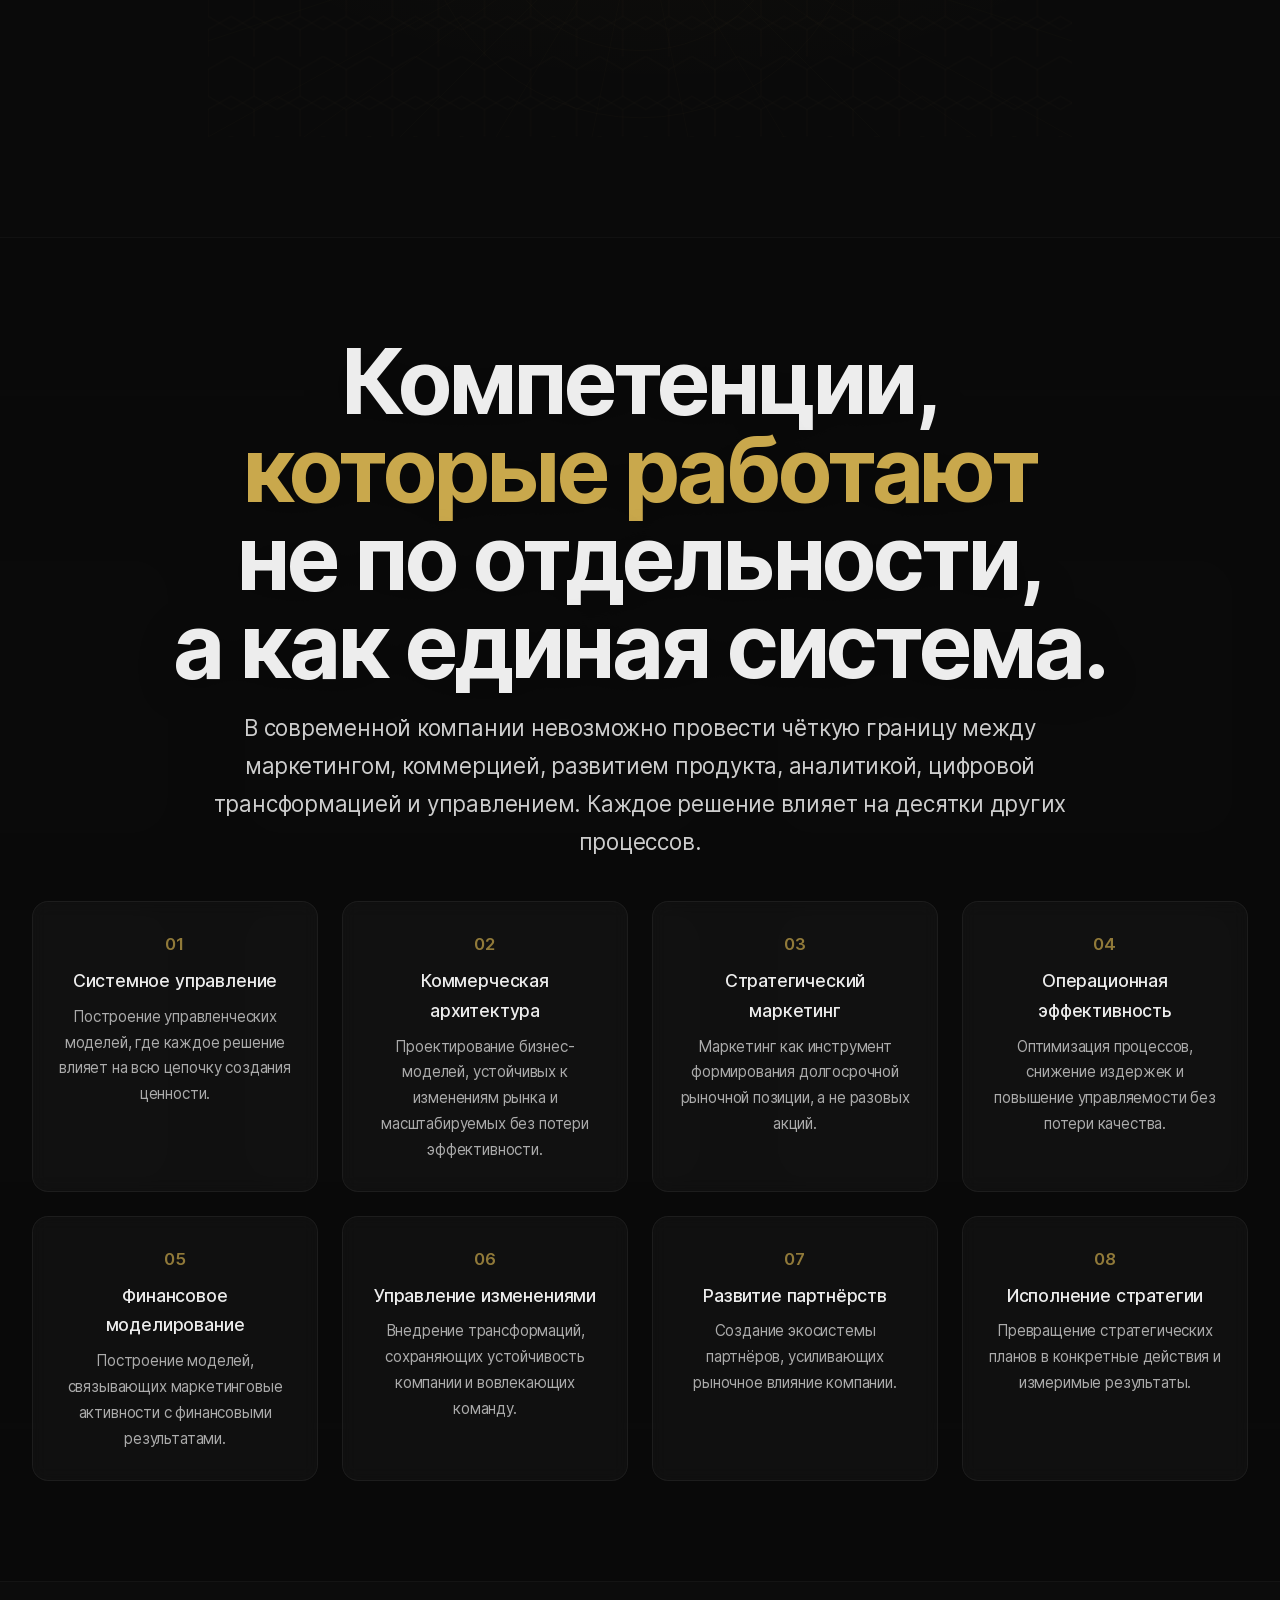
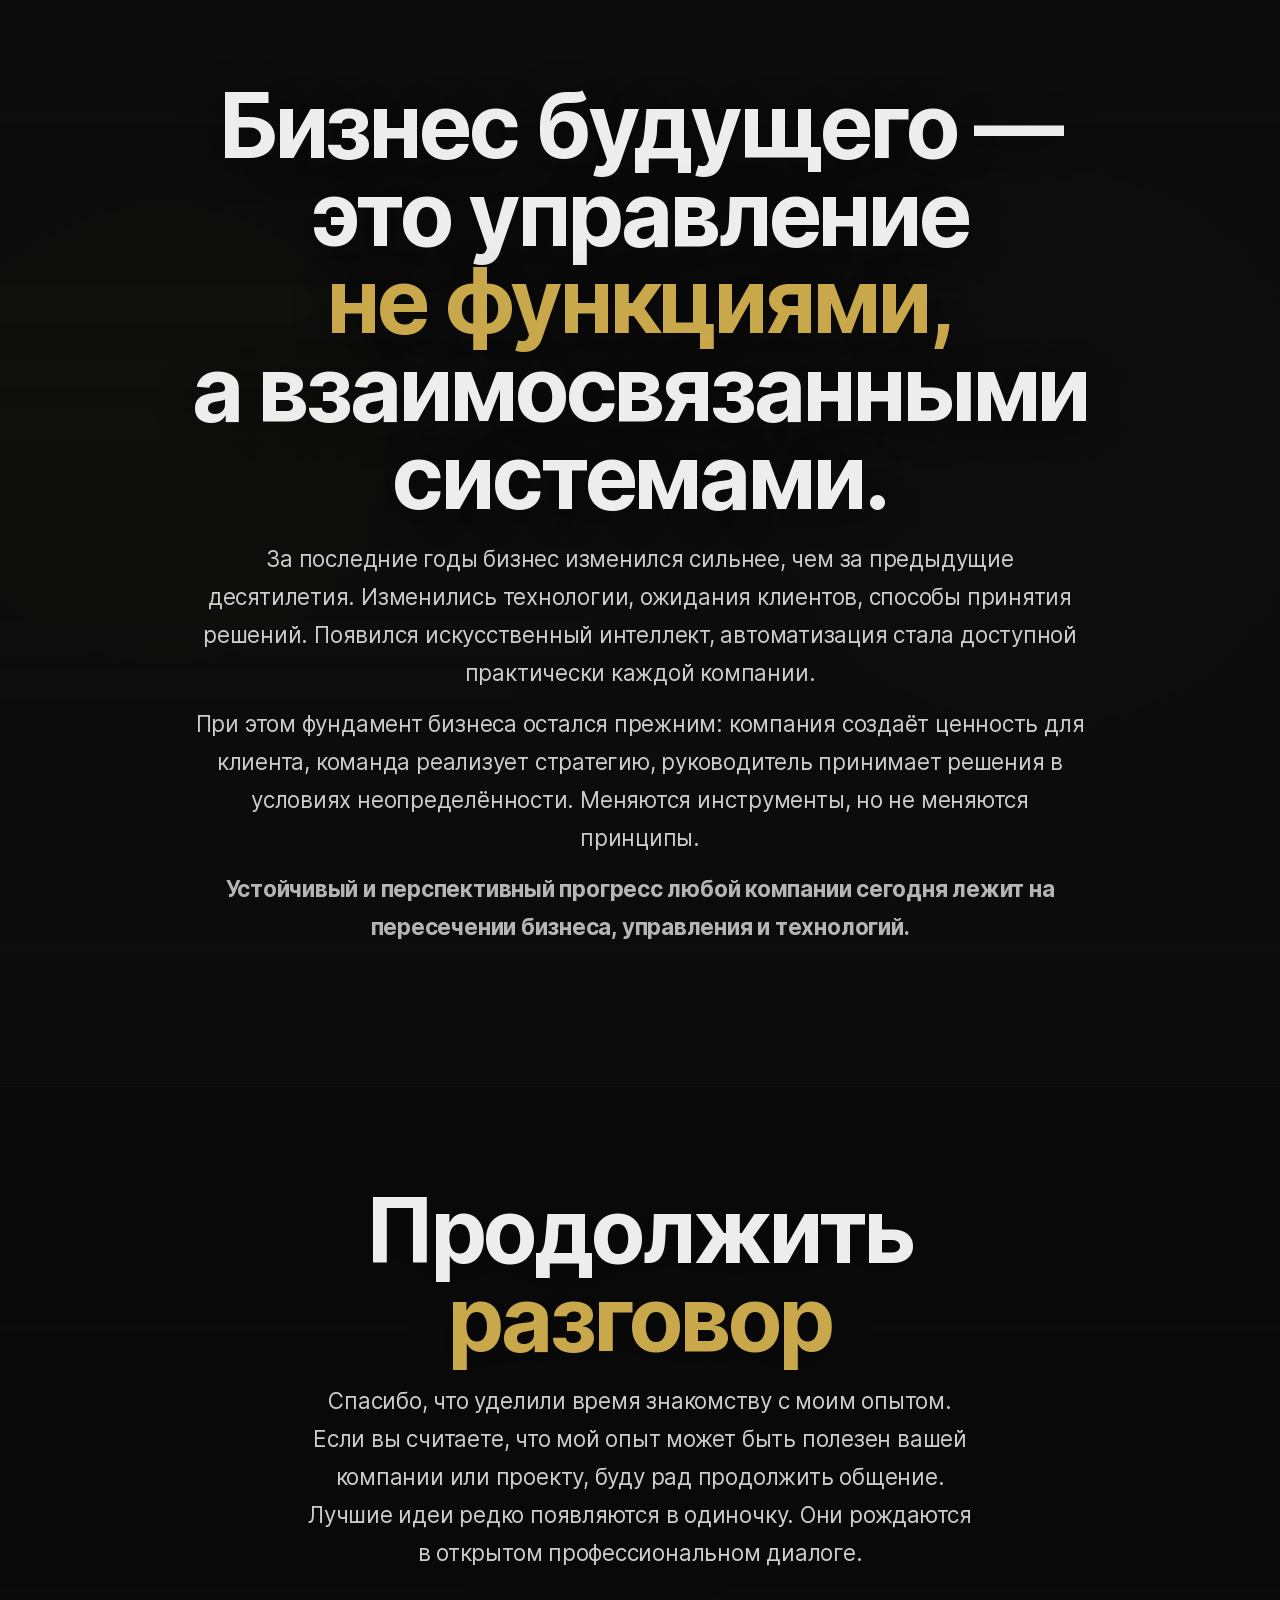
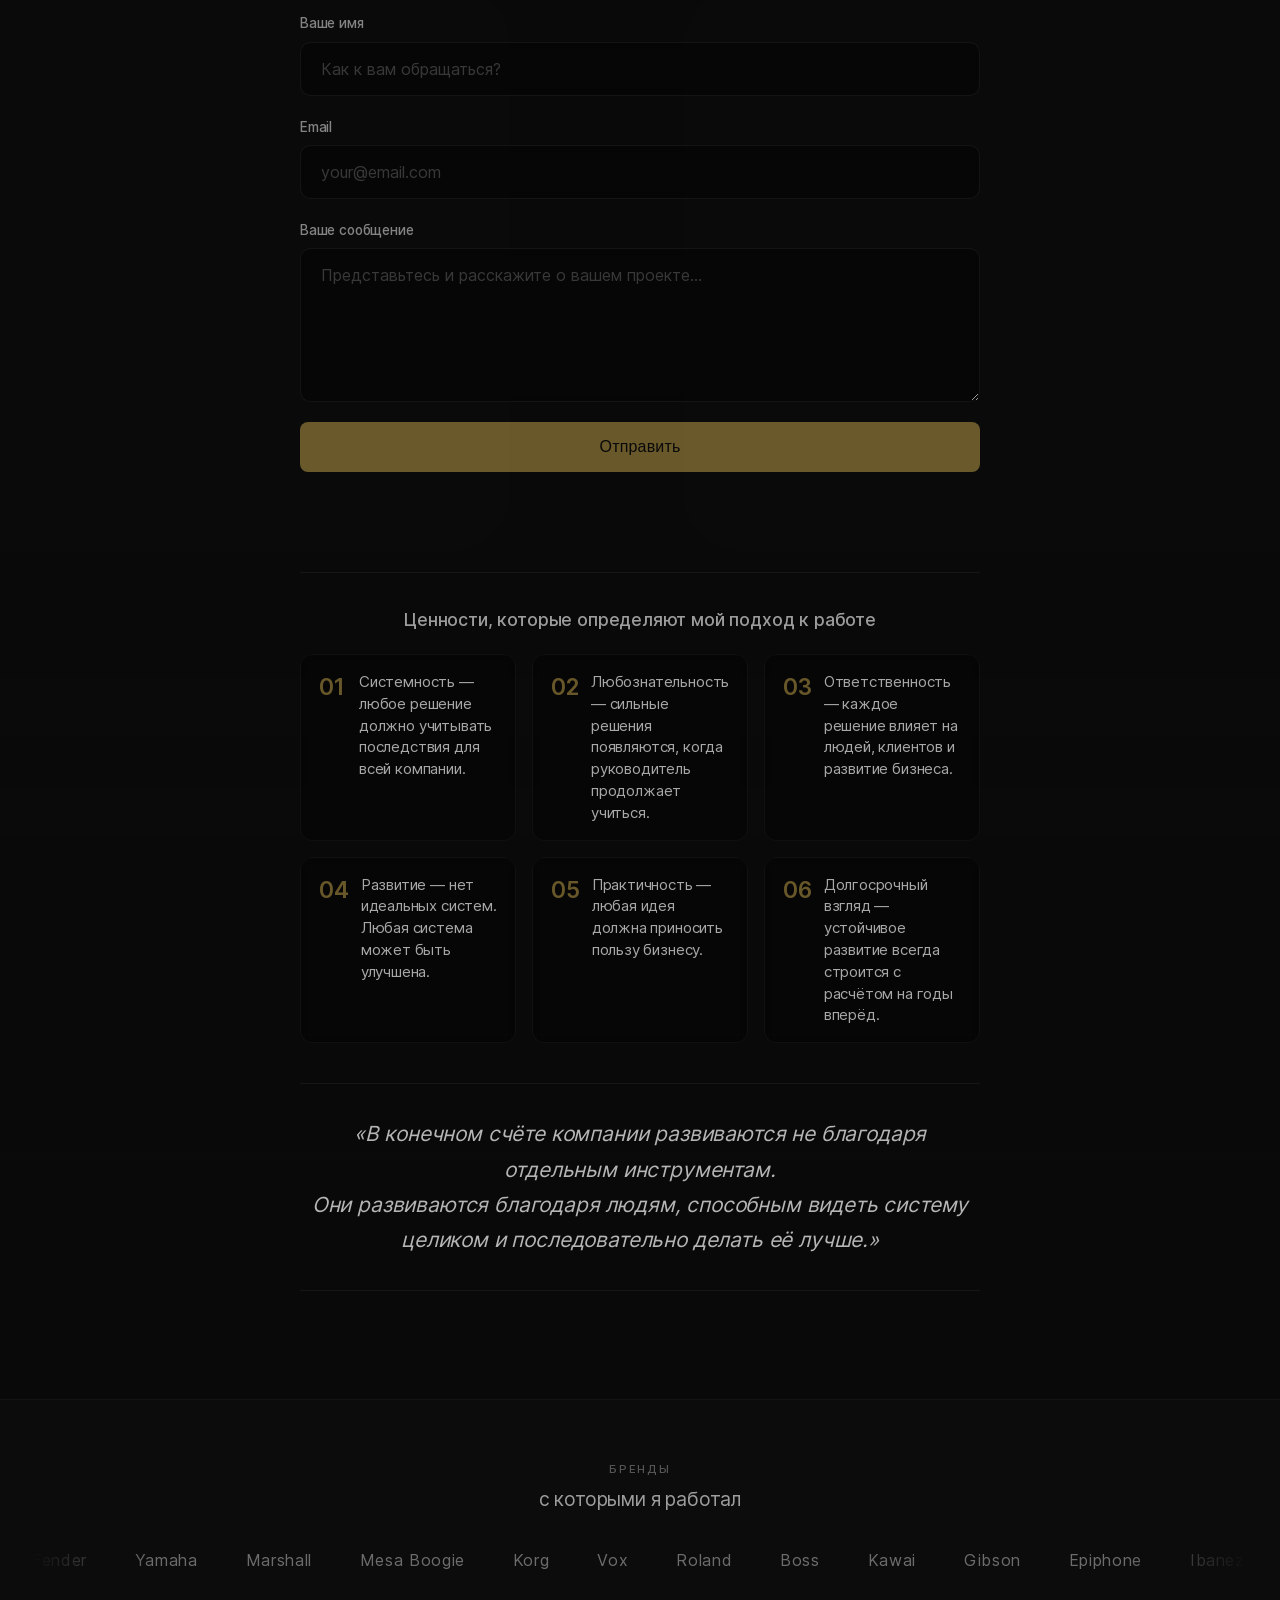
==== commit 6b89f5e6: "Update index.html" ====
--- a/index.html
+++ b/index.html
@@ -31,7 +31,7 @@
   <meta name="twitter:description" content="Бизнес, маркетинг, стратегия. 14+ лет практики." />
   <meta name="twitter:image" content="https://latters8.github.io/ExecutiveCasebook/assets/og-image.jpg" />
 
-  <!-- ===== CRITICAL RESOURCES (загружаются в первую очередь) ===== -->
+  <!-- ===== STYLES ===== -->
   <link rel="stylesheet" href="styles.css">
 
   <!-- ===== PRELOAD КРИТИЧЕСКИХ РЕСУРСОВ ===== -->
@@ -52,13 +52,13 @@
   <!-- Основной CSS -->
   <link rel="preload" href="styles.css" as="style">
 
-<!-- ===== СТОРОННИЕ СЕРВИСЫ (preconnect после критических ресурсов) ===== -->
-<link rel="preconnect" href="https://mc.yandex.ru">
-<link rel="preconnect" href="https://mc.yandex.com">
-
-<!-- ===== DNS-PREFETCH ДЛЯ СТОРОННИХ СЕРВИСОВ (fallback для старых браузеров) ===== -->
-<link rel="dns-prefetch" href="https://mc.yandex.ru">
-<link rel="dns-prefetch" href="https://mc.yandex.com">
+  <!-- ===== СТОРОННИЕ СЕРВИСЫ (preconnect после критических ресурсов) ===== -->
+  <link rel="preconnect" href="https://mc.yandex.ru">
+  <link rel="preconnect" href="https://mc.yandex.com">
+
+  <!-- ===== DNS-PREFETCH (fallback для старых браузеров) ===== -->
+  <link rel="dns-prefetch" href="https://mc.yandex.ru">
+  <link rel="dns-prefetch" href="https://mc.yandex.com">
 
   <!-- ===== YANDEX METRIKA ===== -->
   <script type="text/javascript">
@@ -97,8 +97,9 @@
       }
     }
 
+
     /* ══════════════════════════════════════
-       PRELOADER — РУСИФИЦИРОВАННАЯ ВЕРСИЯ
+       PRELOADER — РУСИФИЦИРОВАННАЯ ВЕРСИЯ (ОПТИМИЗИРОВАННАЯ)
     ══════════════════════════════════════ */
     #preloader {
       position: fixed;
@@ -111,6 +112,7 @@
       overflow: hidden;
       font-family: 'Inter', sans-serif;
       transition: opacity 0.9s cubic-bezier(0.4,0,0.2,1), visibility 0.9s;
+      will-change: transform, opacity;
     }
     #preloader.pl-hidden {
       opacity: 0;
@@ -156,7 +158,7 @@
     #pl-portrait-wrap {
       position: relative;
       width: min(36vw, 400px);
-      animation: plPortraitIn 1.8s cubic-bezier(0.22,1,0.36,1) forwards;
+      animation: plPortraitIn 0.6s cubic-bezier(0.22,1,0.36,1) forwards;
       opacity: 0;
     }
     @keyframes plPortraitIn {
@@ -197,7 +199,7 @@
       filter: contrast(1.03) saturate(0.92);
     }
 
-    /* ── Panels ── */
+    /* ── Panels (ОПТИМИЗИРОВАННЫЕ) ── */
     #pl-panels {
       position: absolute; inset: 0; z-index: 5; pointer-events: none;
     }
@@ -214,22 +216,21 @@
       animation: plPanelFloat 10s ease-in-out infinite;
     }
     @keyframes plPanelFloat {
-      0%,28%{ opacity:0; transform:translate(0,0) scale(0.96); }
-      36%   { opacity:1; transform:translate(0,0) scale(1); }
-      64%   { opacity:1; transform:translate(var(--fx,0px), var(--fy,0px)); }
-      72%   { opacity:0; }
-      100%  { opacity:0; }
-    }
-
-    /* Расположение панелей с русскими данными */
+      0%   { opacity:0; transform:scale(0.96); }
+      5%   { opacity:1; transform:scale(1); }
+      95%  { opacity:1; transform:scale(1); }
+      100% { opacity:0; transform:scale(1); }
+    }
+
+    /* Расположение панелей с ускоренными задержками */
     .pl-p1{ left:4%;  top:10%; --fx:-6px; --fy:-4px; animation-delay:0s; }
-    .pl-p2{ left:3%;  top:42%; --fx:-5px; --fy: 6px; animation-delay:0.3s; }
-    .pl-p3{ right:4%; top:8%; --fx: 6px; --fy:-5px; animation-delay:0.2s; }
-    .pl-p4{ right:3%; top:40%; --fx: 5px; --fy: 7px; animation-delay:0.5s; }
-    .pl-p5{ left:50%; top:5%;  transform:translateX(-50%); --fx:0px; --fy:-5px; animation-delay:0.15s; min-width:clamp(200px,28vw,360px); text-align:center; }
-    .pl-p6{ left:4%;  top:74%; --fx:-6px; --fy:4px; animation-delay:0.6s; }
-    .pl-p7{ right:4%; top:72%; --fx:6px; --fy:5px; animation-delay:0.7s; }
-    .pl-p8{ left:50%; top:88%; transform:translateX(-50%); --fx:0px; --fy:0px; animation-delay:0.8s; min-width:clamp(160px,24vw,300px); text-align:center; }
+    .pl-p2{ left:3%;  top:42%; --fx:-5px; --fy: 6px; animation-delay:0.05s; }
+    .pl-p3{ right:4%; top:8%; --fx: 6px; --fy:-5px; animation-delay:0.02s; }
+    .pl-p4{ right:3%; top:40%; --fx: 5px; --fy: 7px; animation-delay:0.08s; }
+    .pl-p5{ left:50%; top:5%;  transform:translateX(-50%); --fx:0px; --fy:-5px; animation-delay:0.04s; min-width:clamp(200px,28vw,360px); text-align:center; }
+    .pl-p6{ left:4%;  top:74%; --fx:-6px; --fy:4px; animation-delay:0.1s; }
+    .pl-p7{ right:4%; top:72%; --fx:6px; --fy:5px; animation-delay:0.12s; }
+    .pl-p8{ left:50%; top:88%; transform:translateX(-50%); --fx:0px; --fy:0px; animation-delay:0.15s; min-width:clamp(160px,24vw,300px); text-align:center; }
 
     .pl-label { font-size:clamp(0.4rem,0.6vw,0.52rem); letter-spacing:0.3em; text-transform:uppercase; color:#D4AF37; font-weight:500; }
     .pl-value { font-size:clamp(1rem,1.7vw,1.5rem); font-weight:200; color:#F3F4F6; letter-spacing:0.03em; line-height:1.1; }
@@ -255,12 +256,14 @@
     #pl-title {
       font-size: clamp(0.6rem,1vw,0.84rem); letter-spacing: 0.4em; text-transform: uppercase;
       color: #D4AF37; position: absolute; bottom: 17.2vh; white-space: nowrap;
-      animation: plS1Text 10s ease-in-out infinite; animation-delay:0.15s;
+      animation: plS1Text 10s ease-in-out infinite;
+      animation-delay:0s;
     }
     #pl-tags {
       font-size: clamp(0.5rem,0.78vw,0.68rem); letter-spacing: 0.28em; text-transform: uppercase;
       color: rgba(243,244,246,0.38); position: absolute; bottom: 14.8vh; white-space: nowrap;
-      animation: plS1Text 10s ease-in-out infinite; animation-delay:0.3s;
+      animation: plS1Text 10s ease-in-out infinite;
+      animation-delay:0s;
     }
     @keyframes plS1Text {
       0%      { opacity:0; transform:translateY(10px); }
@@ -1178,10 +1181,10 @@
 <!-- ═══ PRELOADER SCRIPT ═══ -->
 <script>
   // ══════════════════════════════════════
-  // PRELOADER
+  // PRELOADER (ОПТИМИЗИРОВАННЫЙ)
   // ══════════════════════════════════════
   (function() {
-    var DURATION = 3000; // 3 seconds (one full loop)
+    var DURATION = 4000; // 4 seconds — карточки успевают появиться
     var pl = document.getElementById('preloader');
     var body = document.body;
     if (!pl) return;
@@ -1259,7 +1262,7 @@
       }, 950);
     }
 
-    // Auto-dismiss after 10s
+    // Auto-dismiss after 4s
     setTimeout(dismiss, DURATION);
 
     // Skip button
@@ -1400,7 +1403,7 @@
   })();
 </script>
 
-<!-- ═══ PRELOADER SCRIPT ═══ -->
+<!-- ═══ СКРИПТ ДЛЯ ПОРТФОЛИО ═══ -->
 <script>
   (function initPortfolio() {
     // Определяем текущий язык
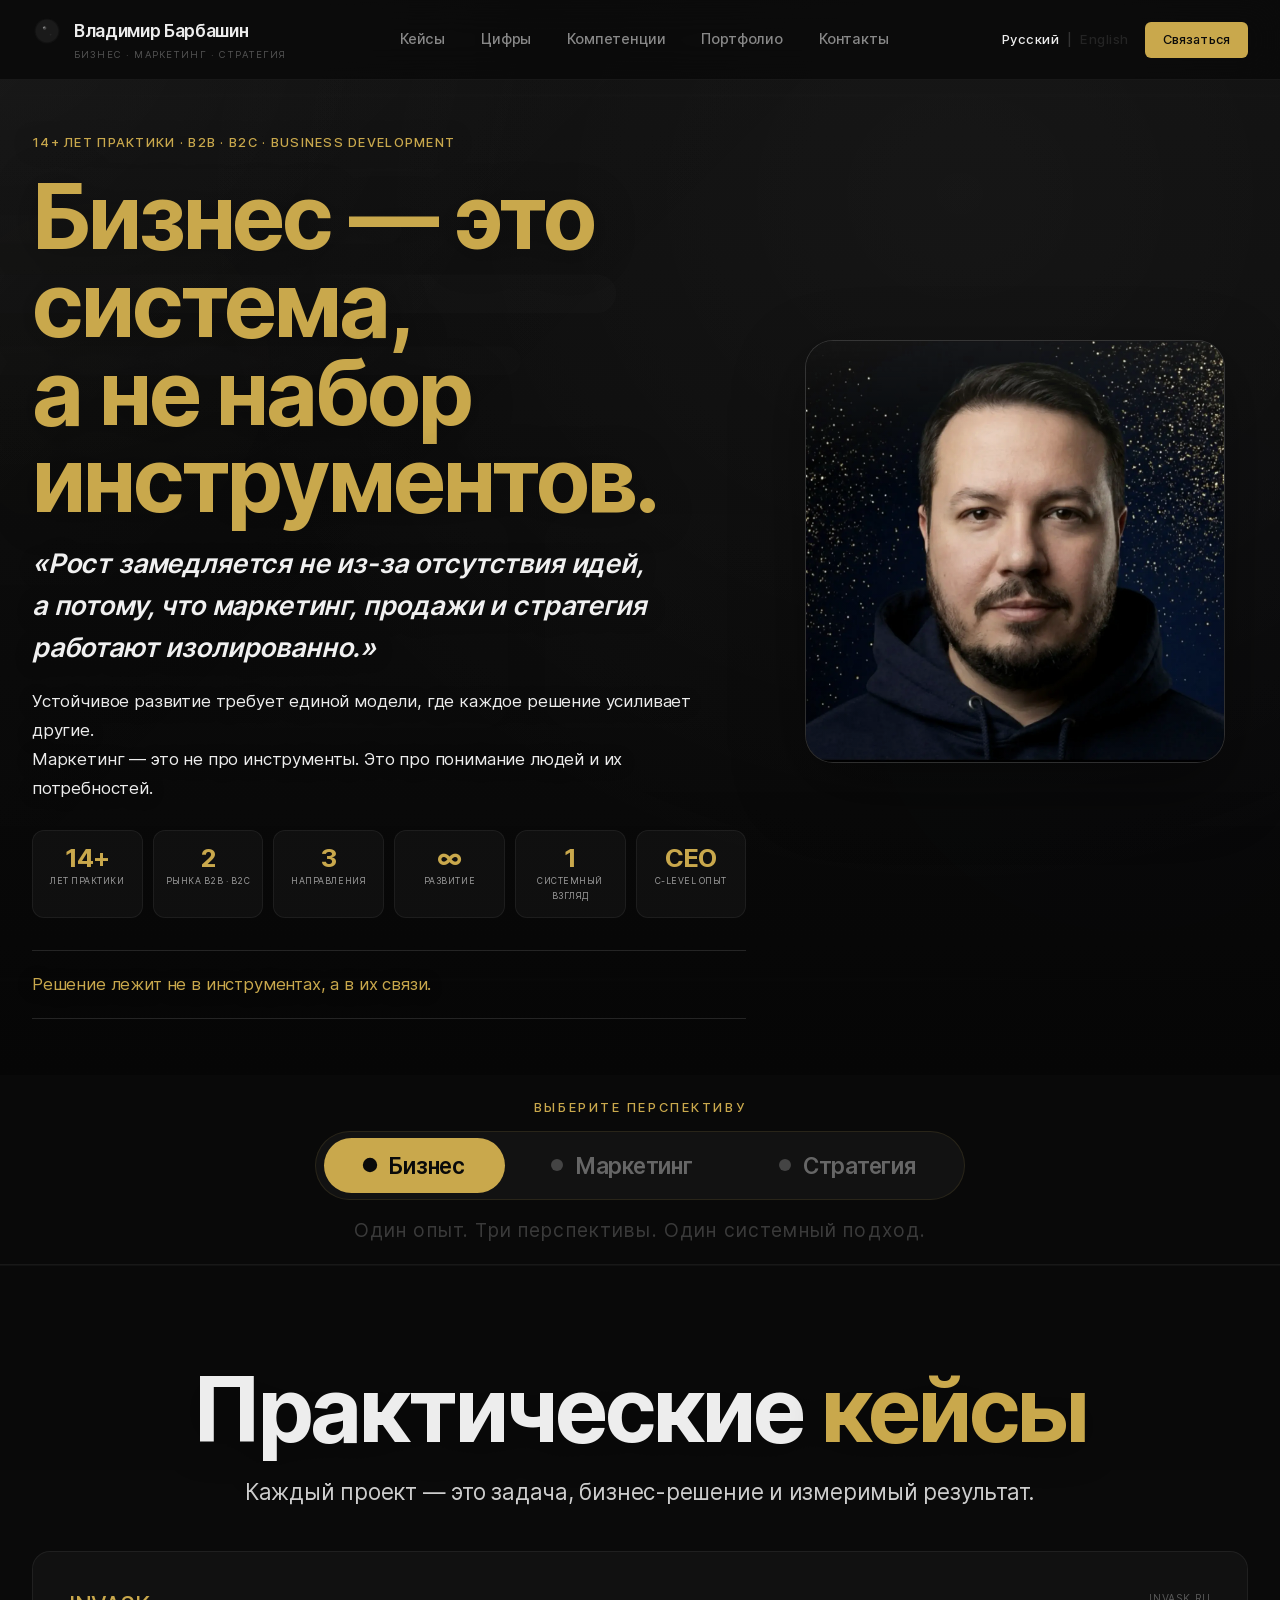
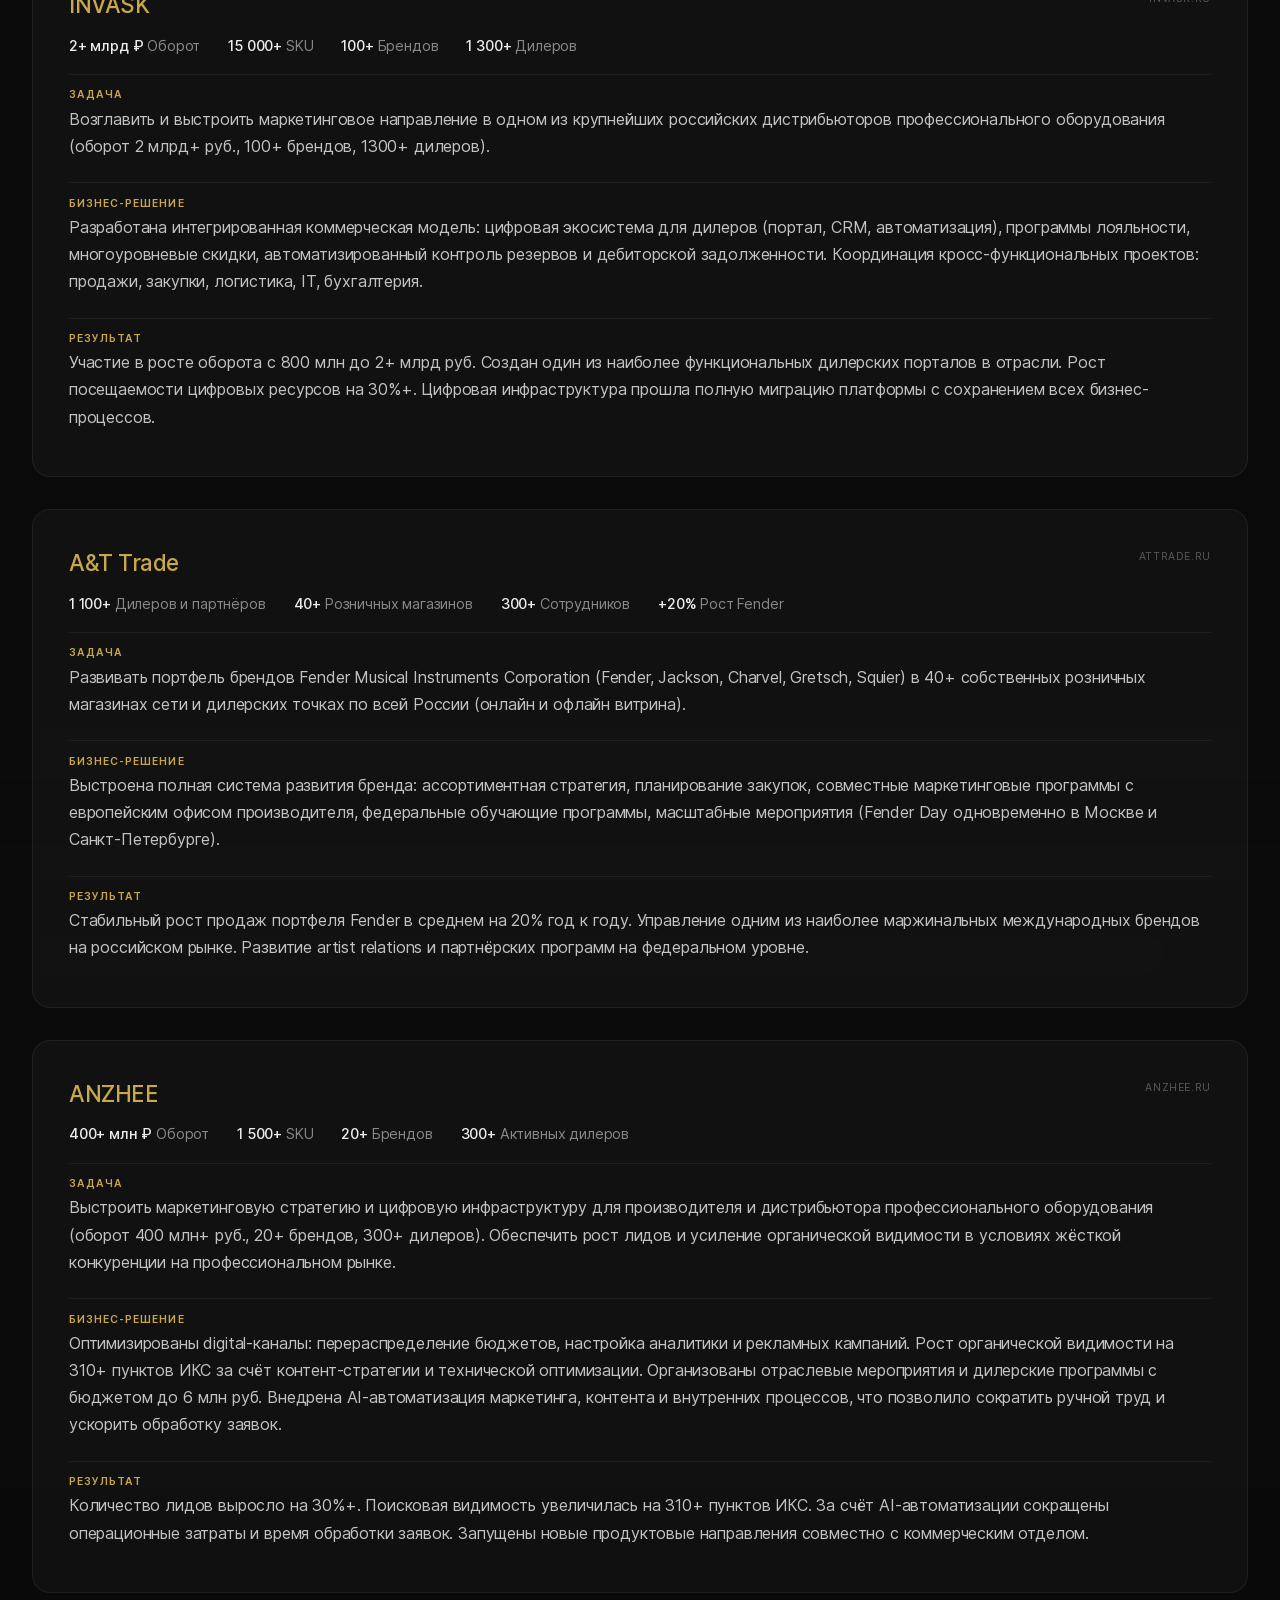
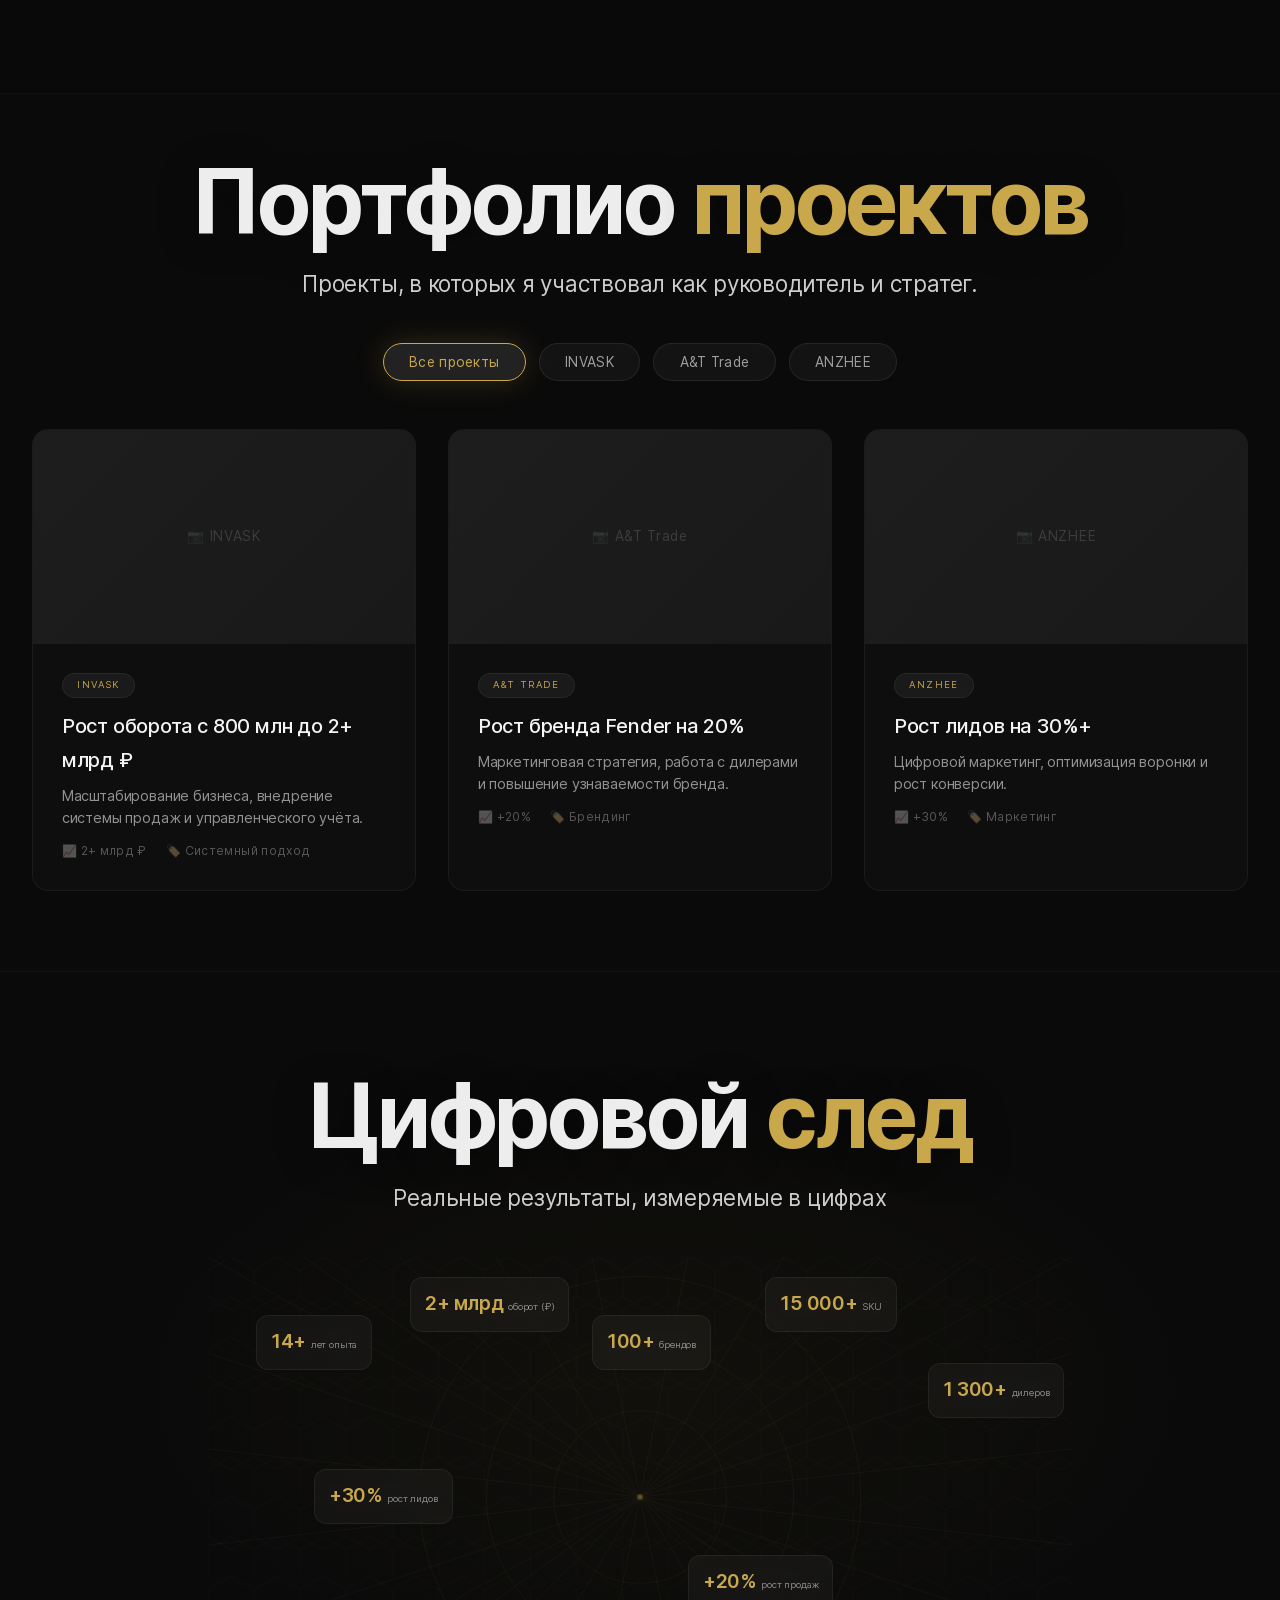
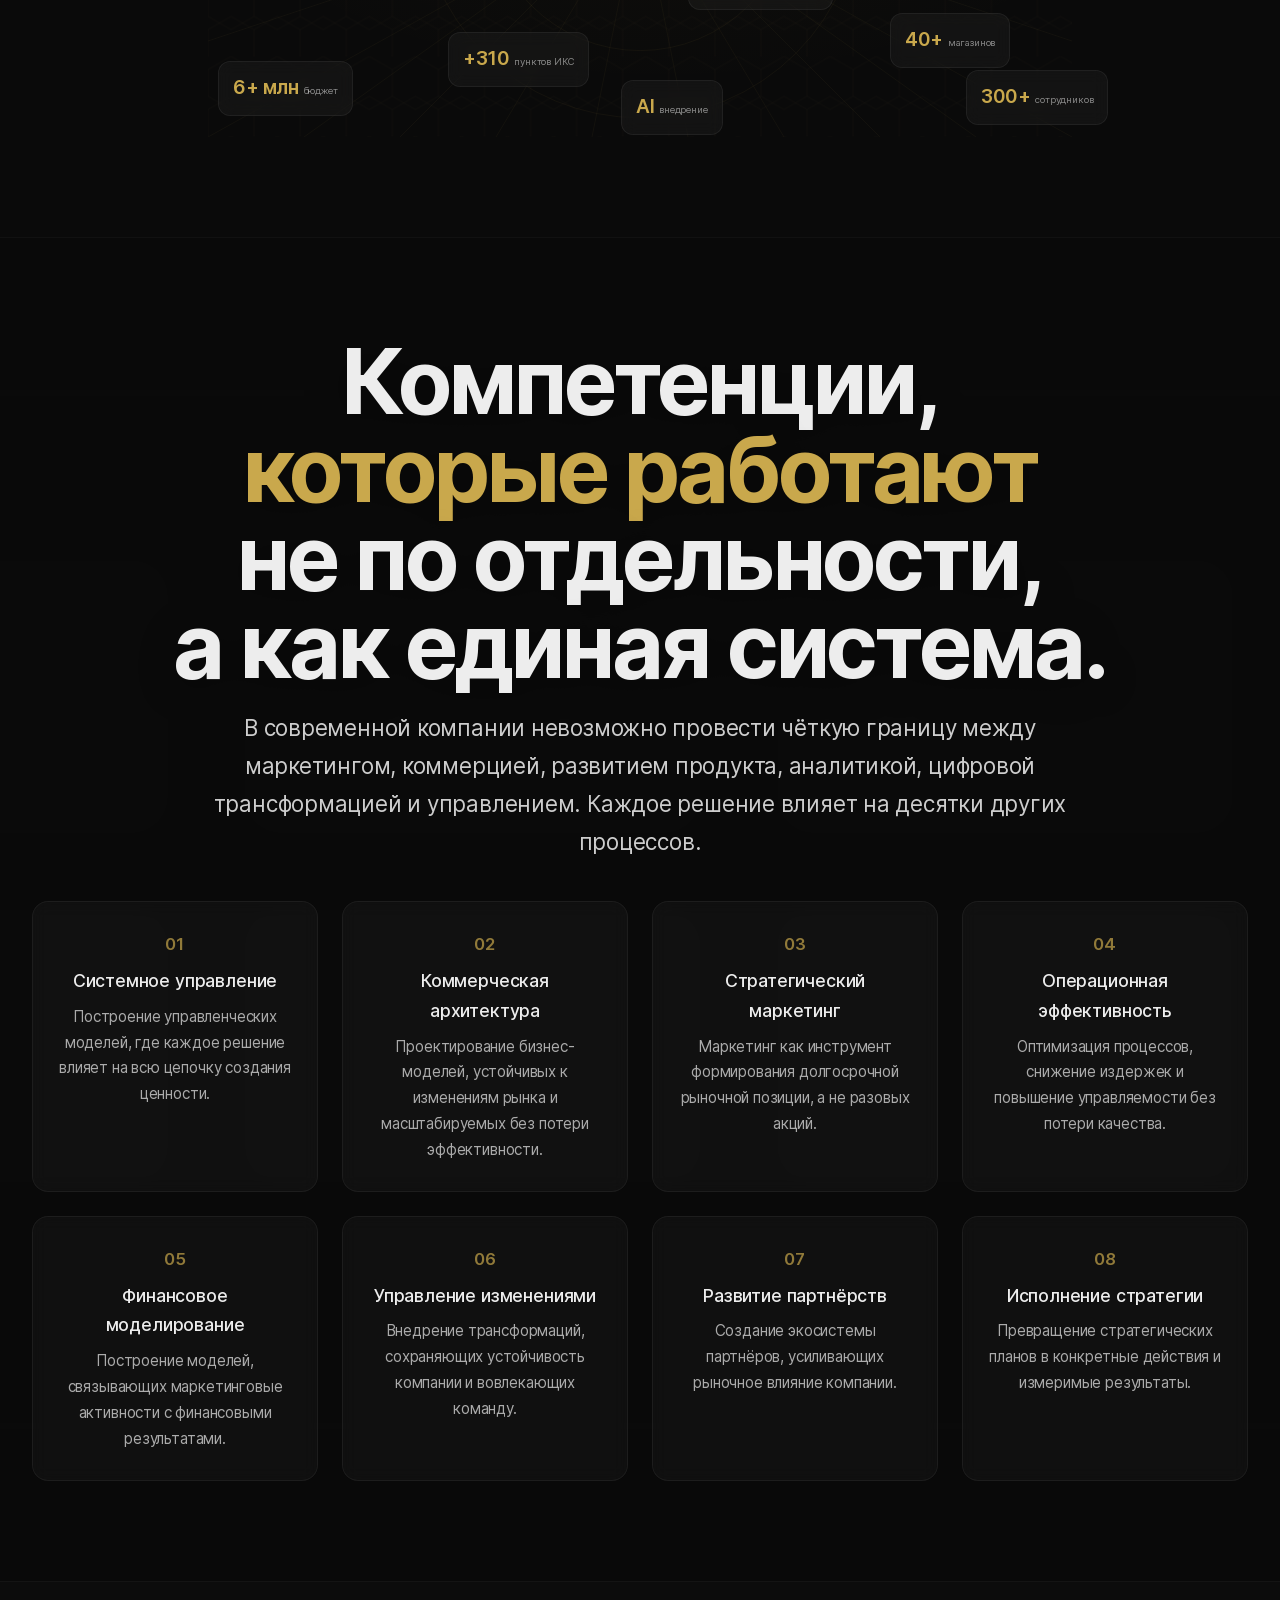
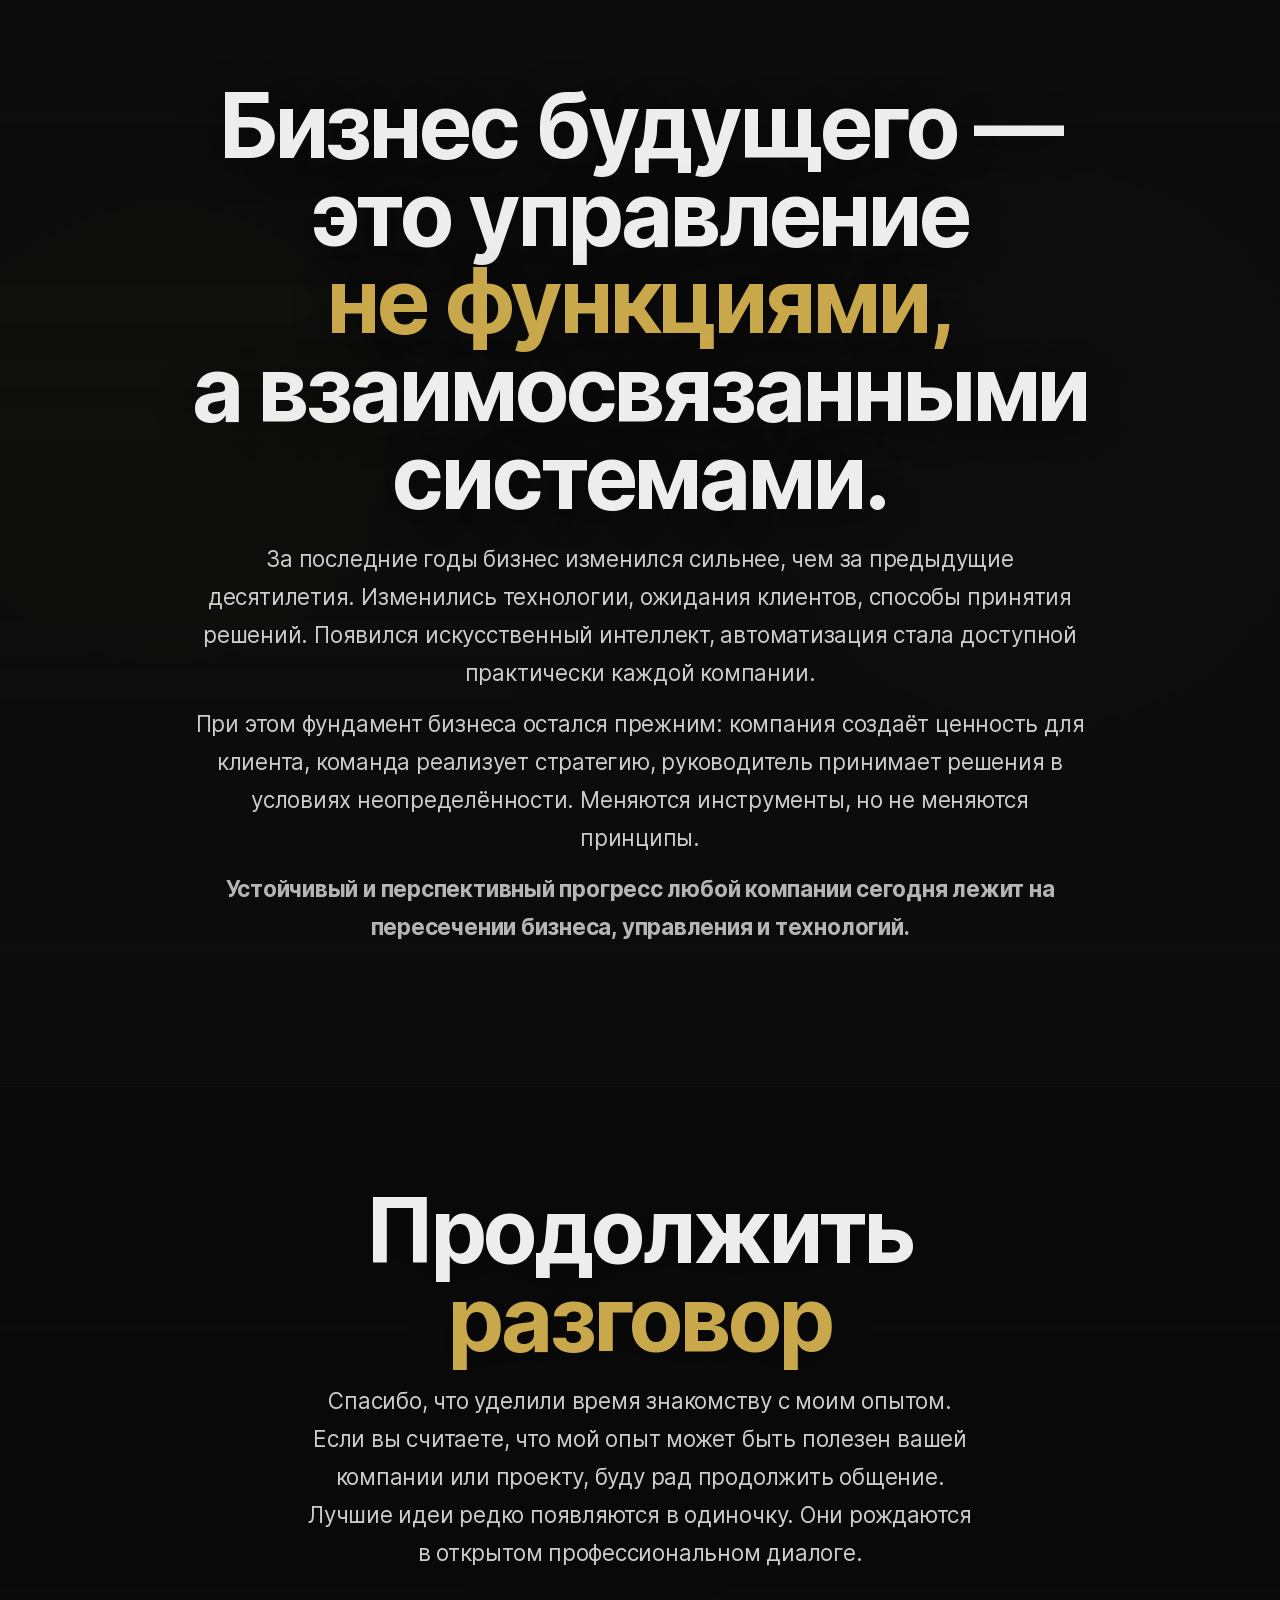
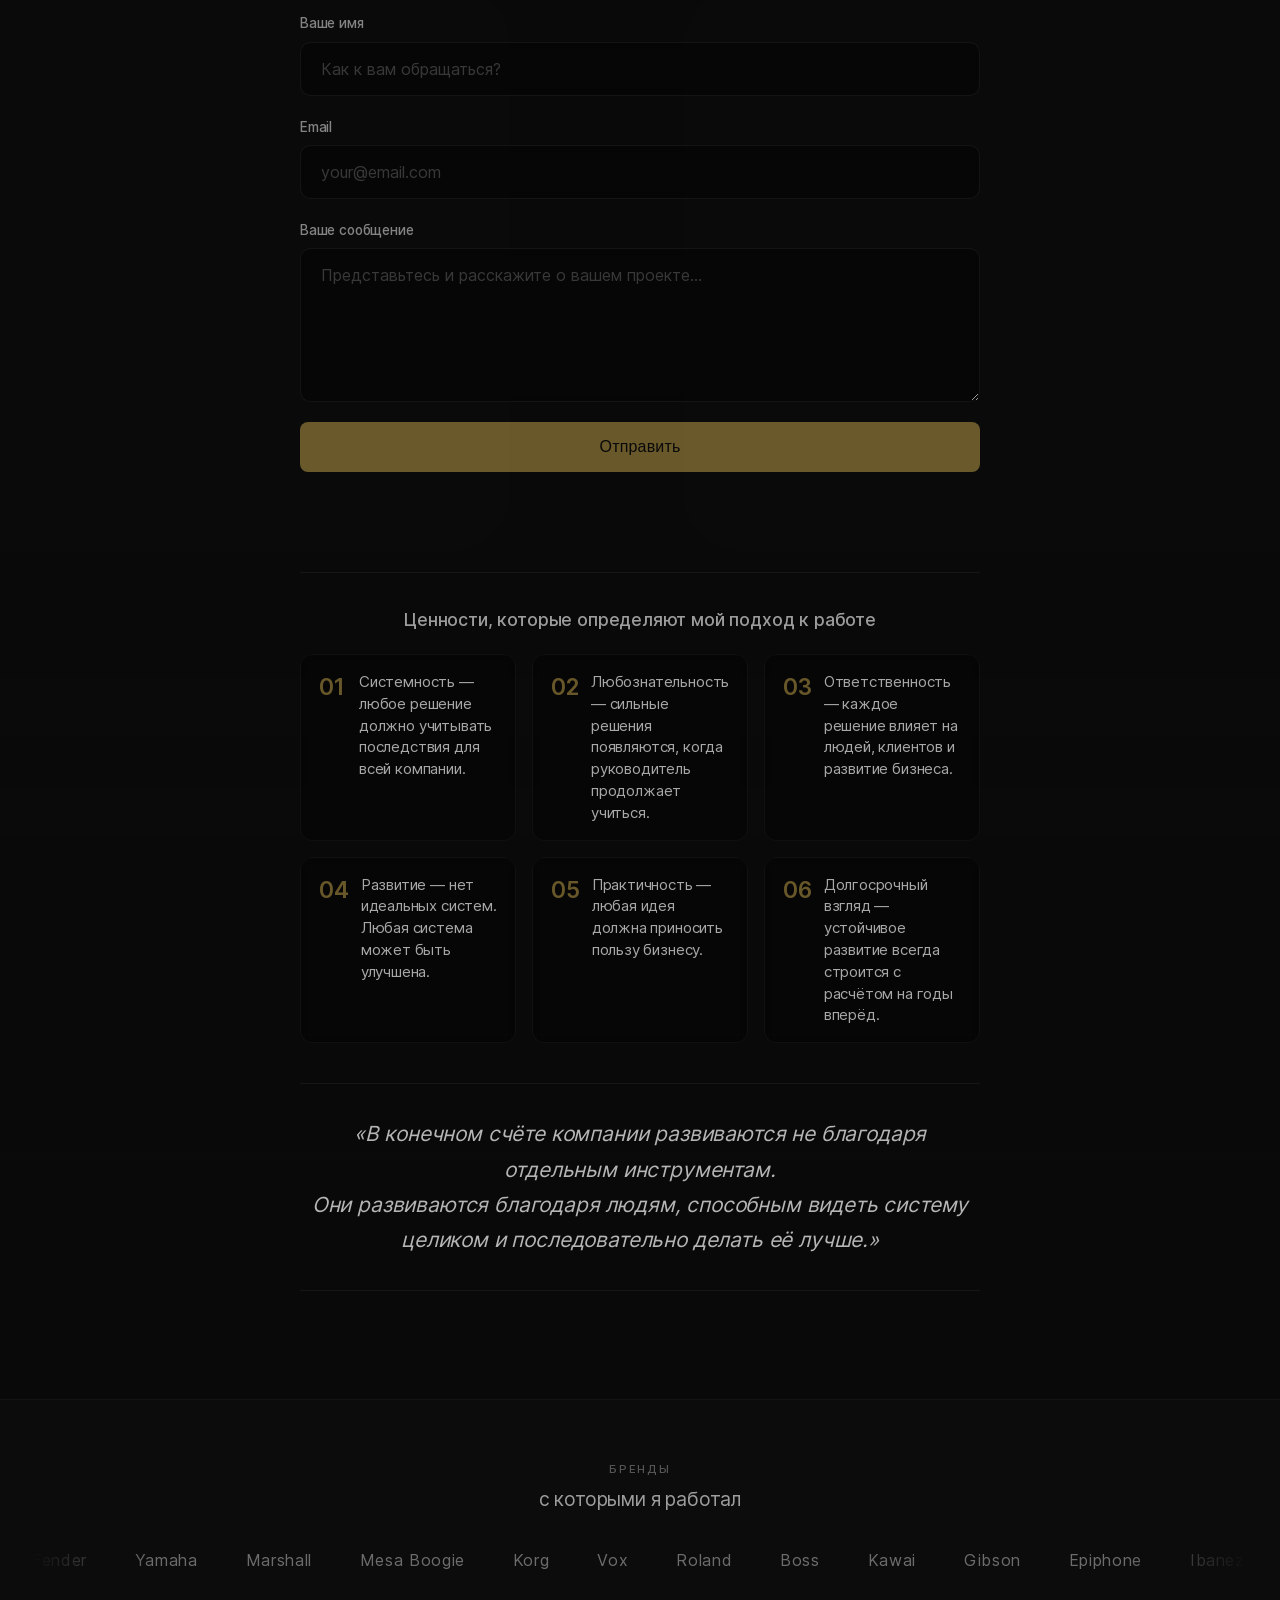
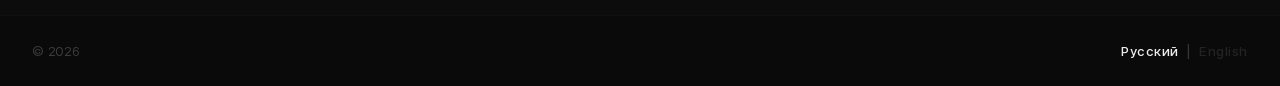
==== commit f62674c9: "Update index.html" ====
--- a/index.html
+++ b/index.html
@@ -194,7 +194,12 @@
     @keyframes plRingRot { from{transform:rotate(0deg);} to{transform:rotate(360deg);} }
 
     #pl-portrait {
-      width: 100%; border-radius: 50%; display: block;
+      width: 100%;
+      height: 100%;
+      object-fit: cover;
+      object-position: top;
+      border-radius: 50%;
+      display: block;
       box-shadow: 0 0 0 1px rgba(212,175,55,0.12), 0 40px 120px rgba(9,16,27,0.95);
       filter: contrast(1.03) saturate(0.92);
     }
@@ -217,20 +222,20 @@
     }
     @keyframes plPanelFloat {
       0%   { opacity:0; transform:scale(0.96); }
-      5%   { opacity:1; transform:scale(1); }
+      10%  { opacity:1; transform:scale(1); }
       95%  { opacity:1; transform:scale(1); }
       100% { opacity:0; transform:scale(1); }
     }
 
-    /* Расположение панелей с ускоренными задержками */
+    /* Расположение панелей с плавными задержками */
     .pl-p1{ left:4%;  top:10%; --fx:-6px; --fy:-4px; animation-delay:0s; }
-    .pl-p2{ left:3%;  top:42%; --fx:-5px; --fy: 6px; animation-delay:0.05s; }
-    .pl-p3{ right:4%; top:8%; --fx: 6px; --fy:-5px; animation-delay:0.02s; }
-    .pl-p4{ right:3%; top:40%; --fx: 5px; --fy: 7px; animation-delay:0.08s; }
-    .pl-p5{ left:50%; top:5%;  transform:translateX(-50%); --fx:0px; --fy:-5px; animation-delay:0.04s; min-width:clamp(200px,28vw,360px); text-align:center; }
-    .pl-p6{ left:4%;  top:74%; --fx:-6px; --fy:4px; animation-delay:0.1s; }
-    .pl-p7{ right:4%; top:72%; --fx:6px; --fy:5px; animation-delay:0.12s; }
-    .pl-p8{ left:50%; top:88%; transform:translateX(-50%); --fx:0px; --fy:0px; animation-delay:0.15s; min-width:clamp(160px,24vw,300px); text-align:center; }
+    .pl-p2{ left:3%;  top:42%; --fx:-5px; --fy: 6px; animation-delay:0.2s; }
+    .pl-p3{ right:4%; top:8%; --fx: 6px; --fy:-5px; animation-delay:0.1s; }
+    .pl-p4{ right:3%; top:40%; --fx: 5px; --fy: 7px; animation-delay:0.3s; }
+    .pl-p5{ left:50%; top:5%;  transform:translateX(-50%); --fx:0px; --fy:-5px; animation-delay:0.15s; min-width:clamp(200px,28vw,360px); text-align:center; }
+    .pl-p6{ left:4%;  top:74%; --fx:-6px; --fy:4px; animation-delay:0.4s; }
+    .pl-p7{ right:4%; top:72%; --fx:6px; --fy:5px; animation-delay:0.45s; }
+    .pl-p8{ left:50%; top:88%; transform:translateX(-50%); --fx:0px; --fy:0px; animation-delay:0.5s; min-width:clamp(160px,24vw,300px); text-align:center; }
 
     .pl-label { font-size:clamp(0.4rem,0.6vw,0.52rem); letter-spacing:0.3em; text-transform:uppercase; color:#D4AF37; font-weight:500; }
     .pl-value { font-size:clamp(1rem,1.7vw,1.5rem); font-weight:200; color:#F3F4F6; letter-spacing:0.03em; line-height:1.1; }
@@ -342,6 +347,7 @@
     .portfolio-section {
       padding: 4rem 0 5rem;
       position: relative;
+      min-height: 700px;
     }
     .portfolio-filters {
       display: flex;
@@ -378,6 +384,7 @@
       display: grid;
       grid-template-columns: repeat(auto-fill, minmax(340px, 1fr));
       gap: 2rem;
+      min-height: 450px;
     }
 
     .portfolio-card {
@@ -585,6 +592,7 @@
     @media (max-width: 768px) {
       .portfolio-grid {
         grid-template-columns: 1fr;
+        min-height: 600px;
       }
       .portfolio-modal__inner {
         padding: 1.5rem;
@@ -594,6 +602,9 @@
       }
       .portfolio-modal__achievements {
         grid-template-columns: 1fr 1fr;
+      }
+      .portfolio-section {
+        min-height: 800px;
       }
     }
   </style>
@@ -1184,7 +1195,7 @@
   // PRELOADER (ОПТИМИЗИРОВАННЫЙ)
   // ══════════════════════════════════════
   (function() {
-    var DURATION = 4000; // 4 seconds — карточки успевают появиться
+    var DURATION = 4000; // 4 seconds
     var pl = document.getElementById('preloader');
     var body = document.body;
     if (!pl) return;
@@ -1262,7 +1273,7 @@
       }, 950);
     }
 
-    // Auto-dismiss after 4s
+    // Auto-dismiss after 5s
     setTimeout(dismiss, DURATION);
 
     // Skip button
@@ -1403,7 +1414,7 @@
   })();
 </script>
 
-<!-- ═══ СКРИПТ ДЛЯ ПОРТФОЛИО ═══ -->
+<!-- ═══ PRELOADER SCRIPT ═══ -->
 <script>
   (function initPortfolio() {
     // Определяем текущий язык
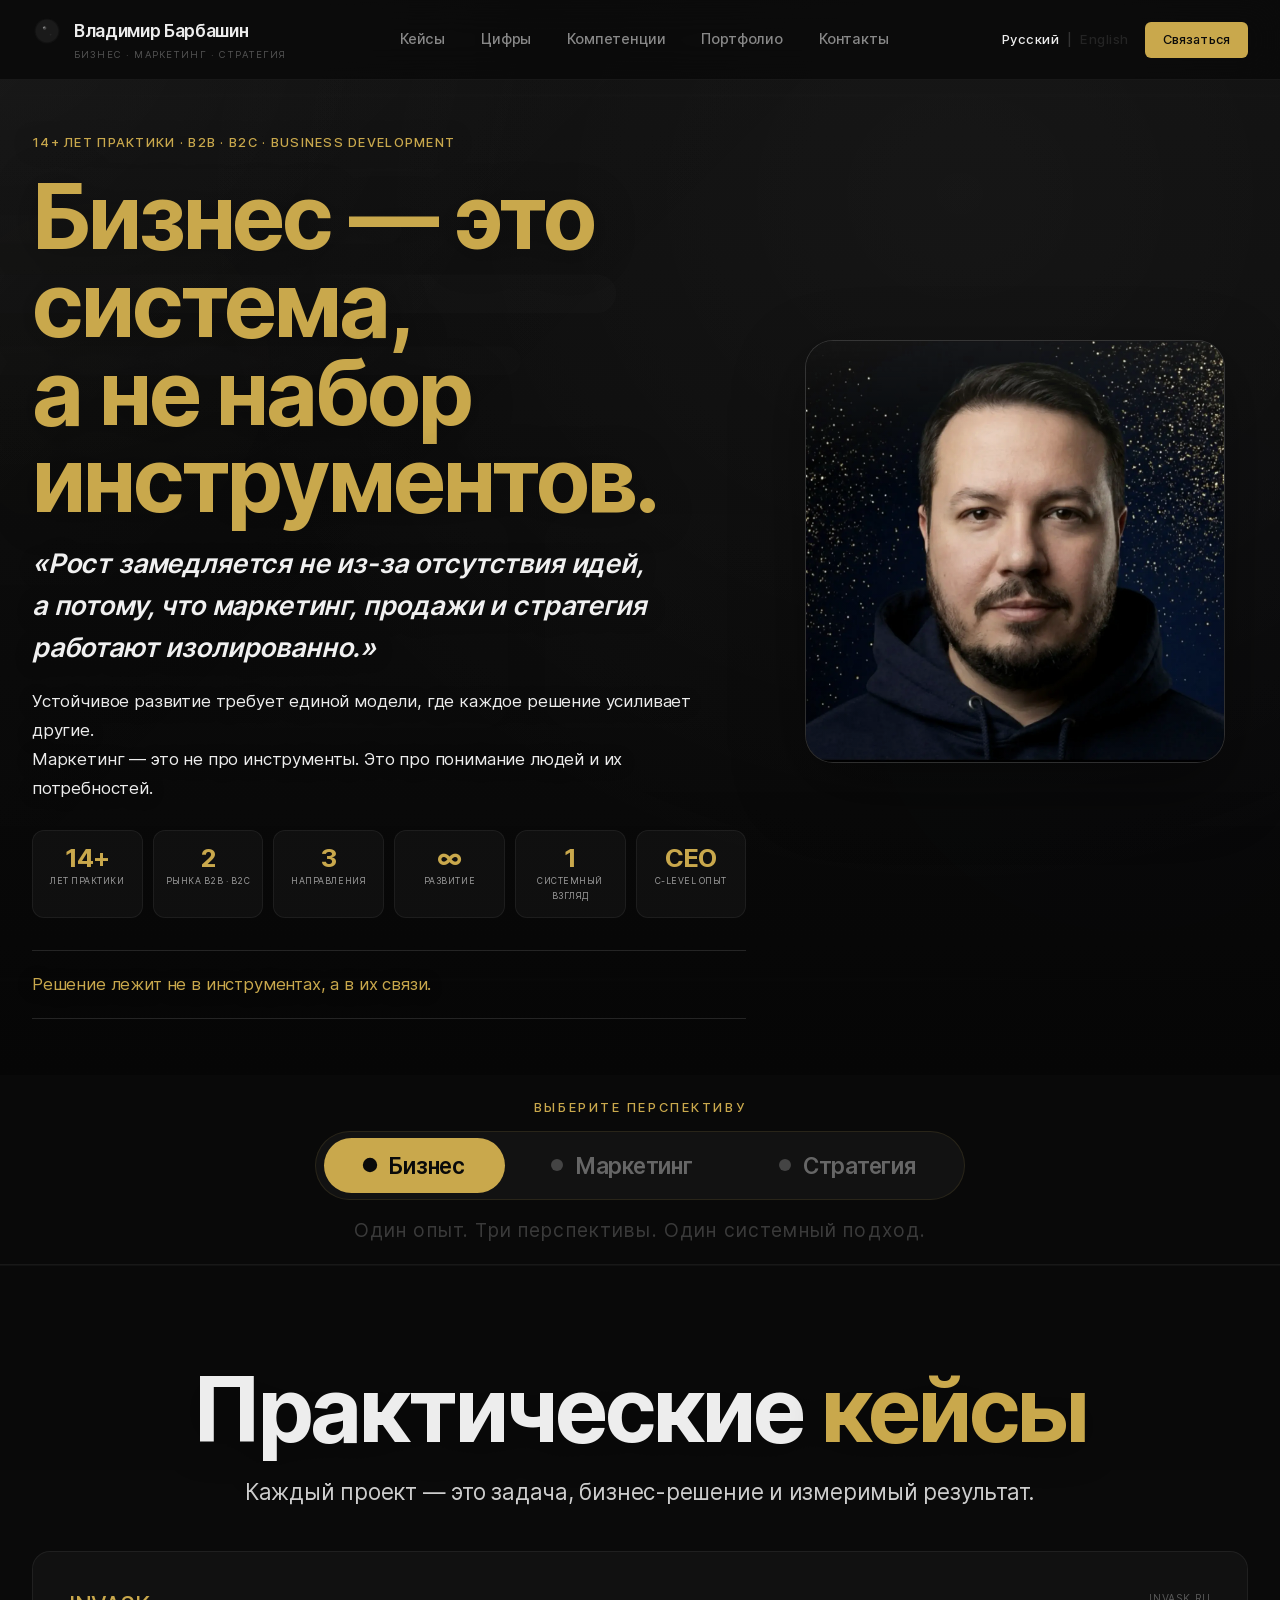
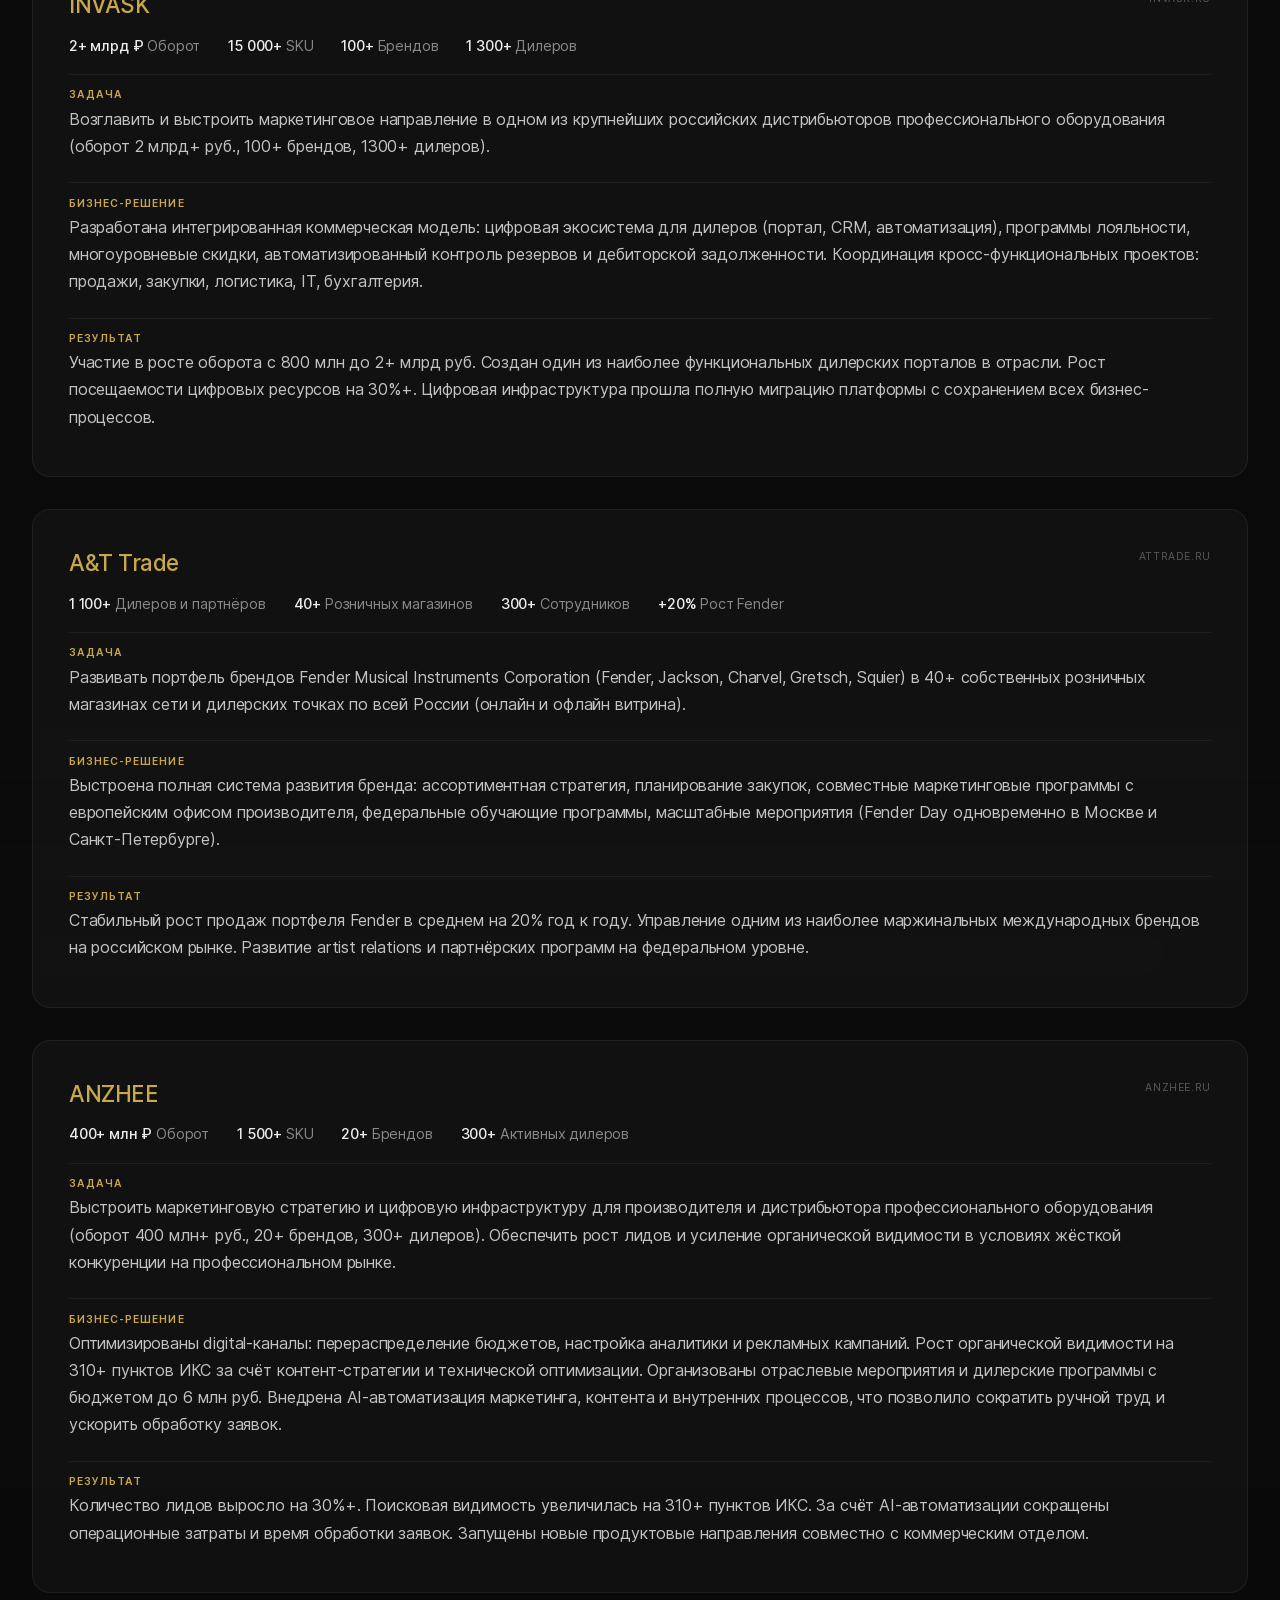
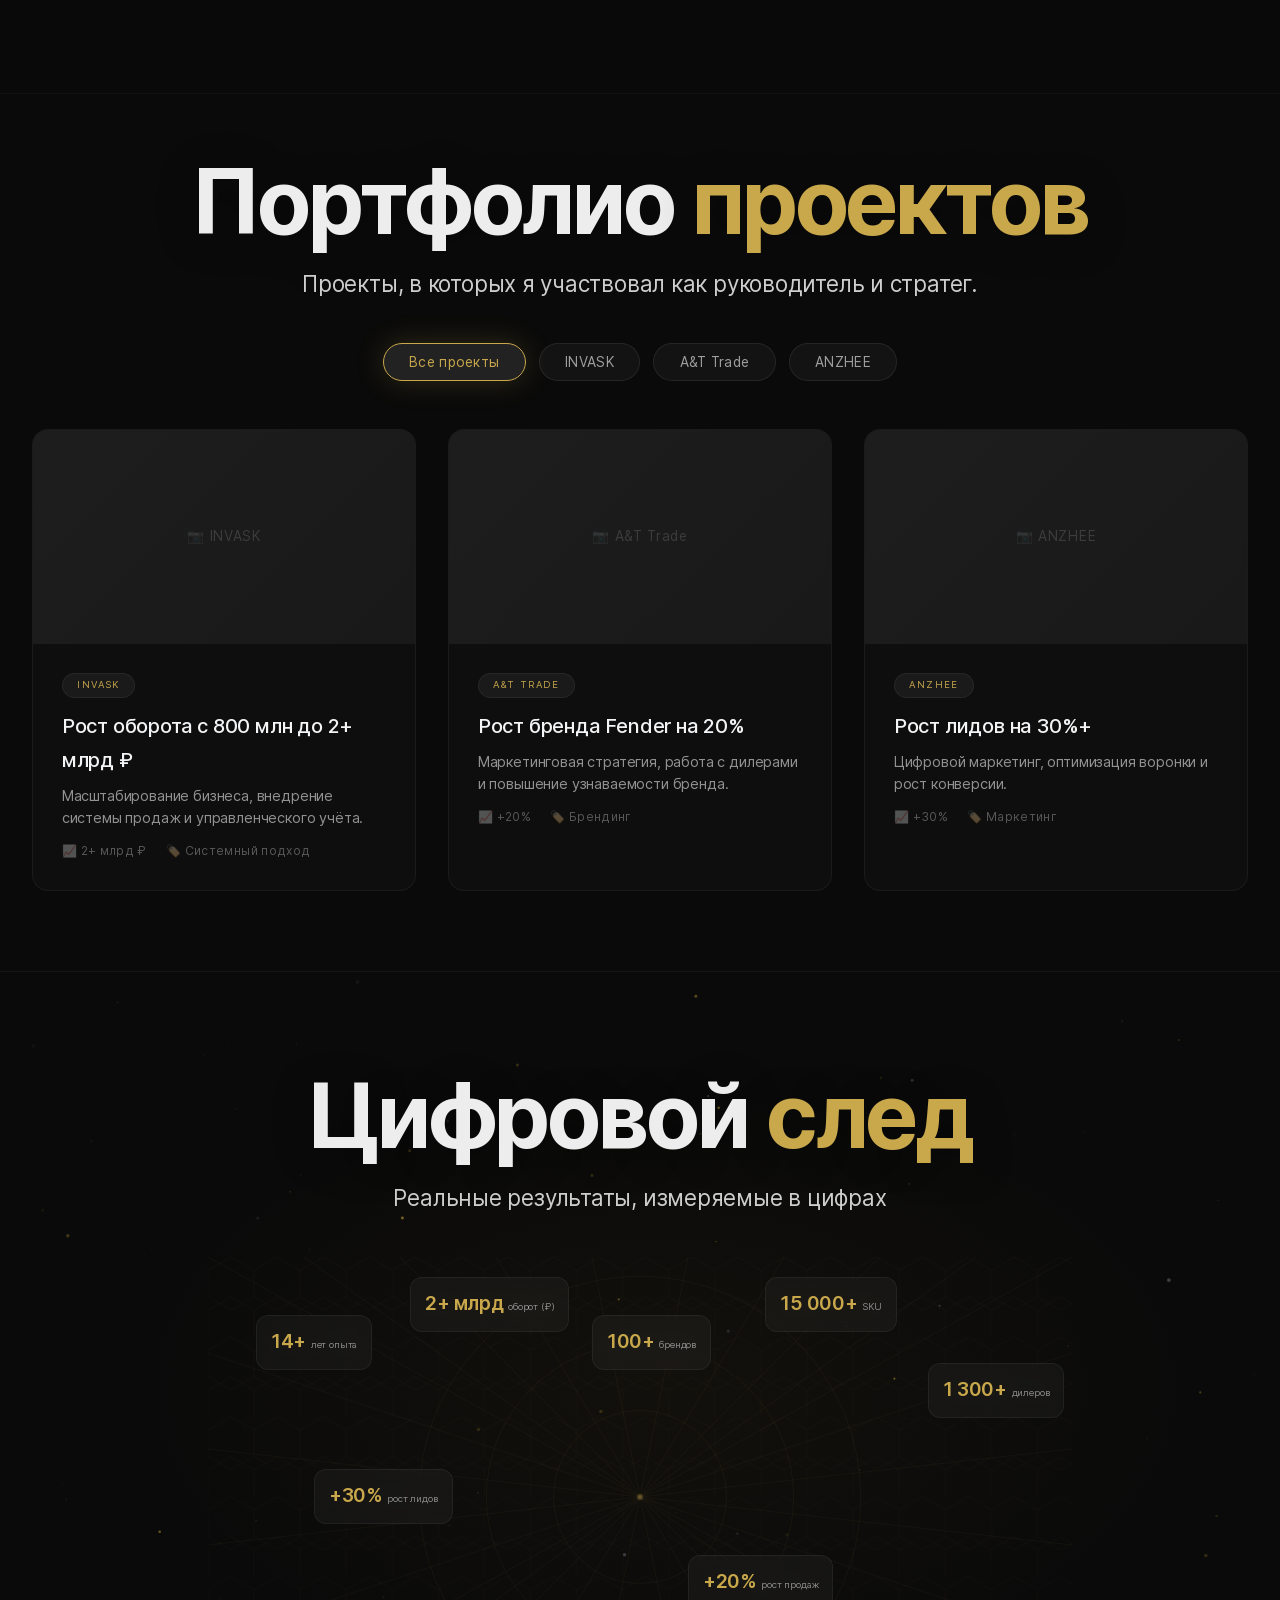
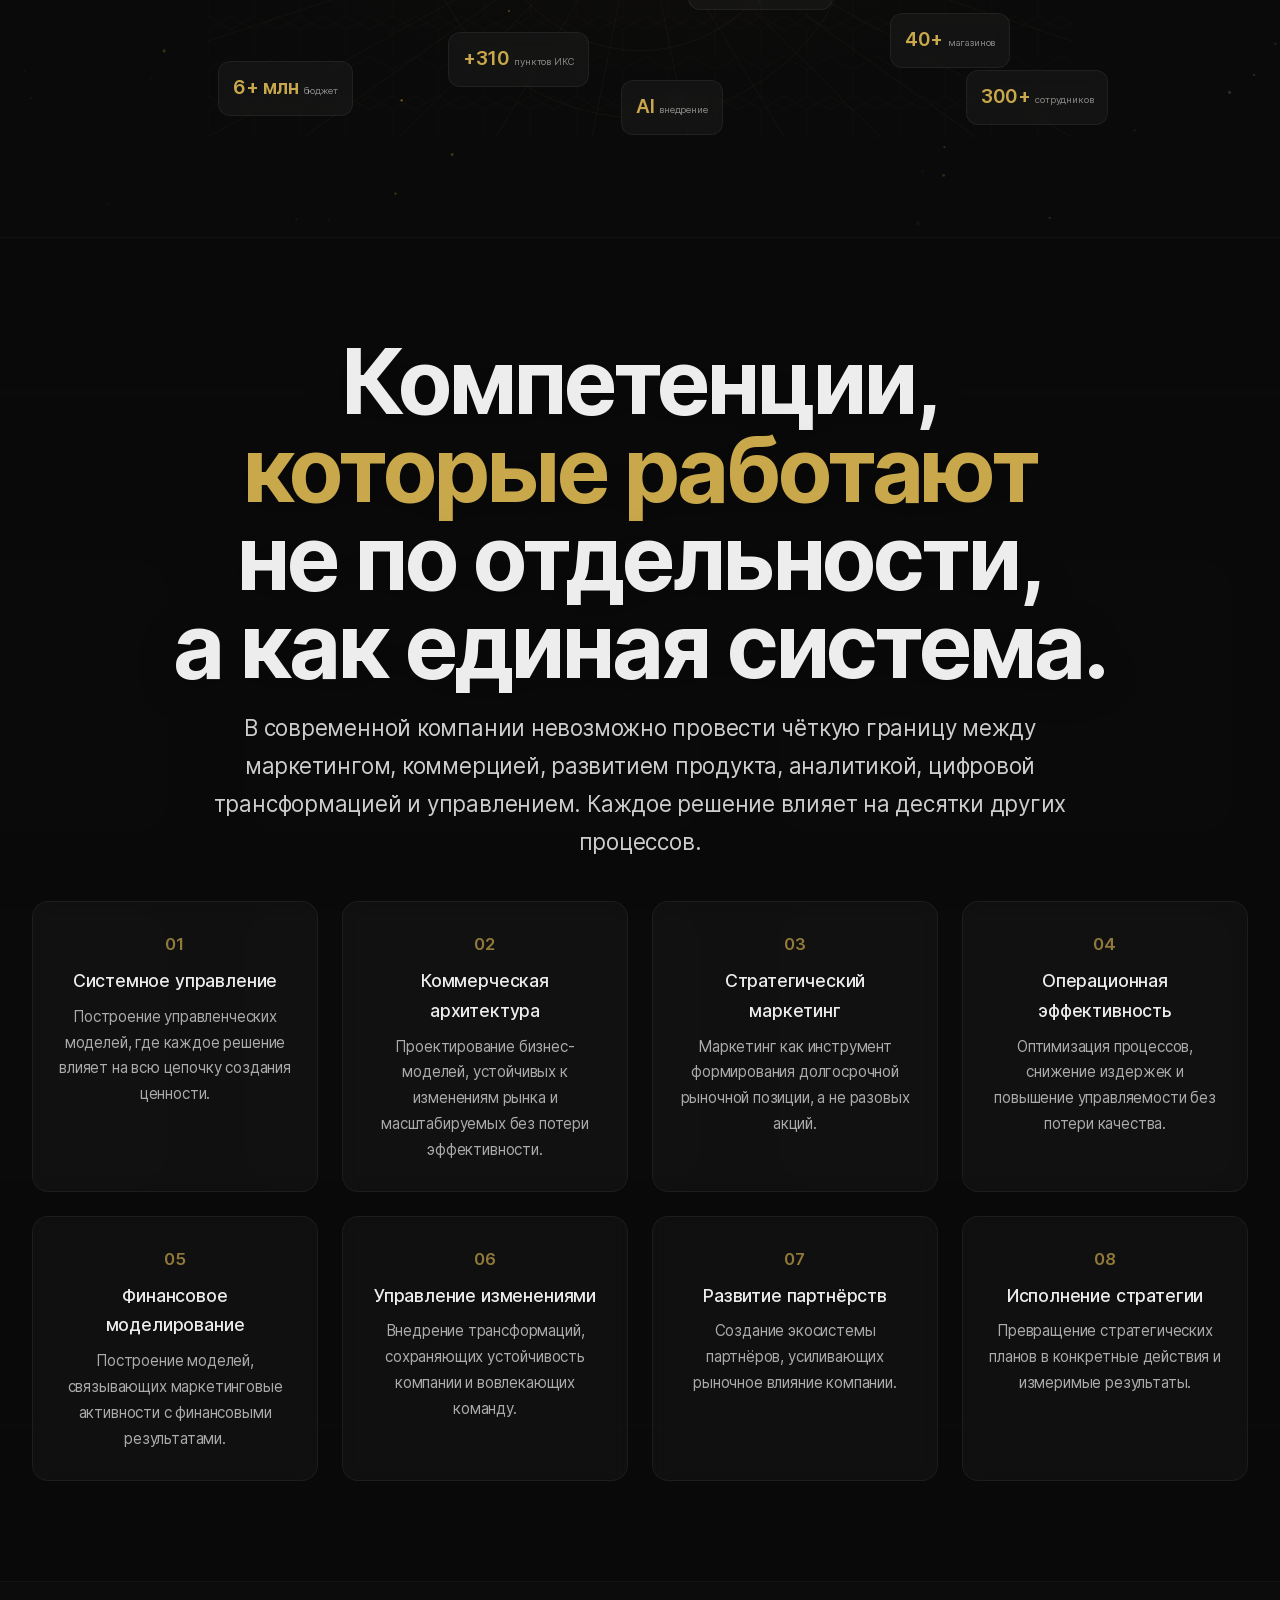
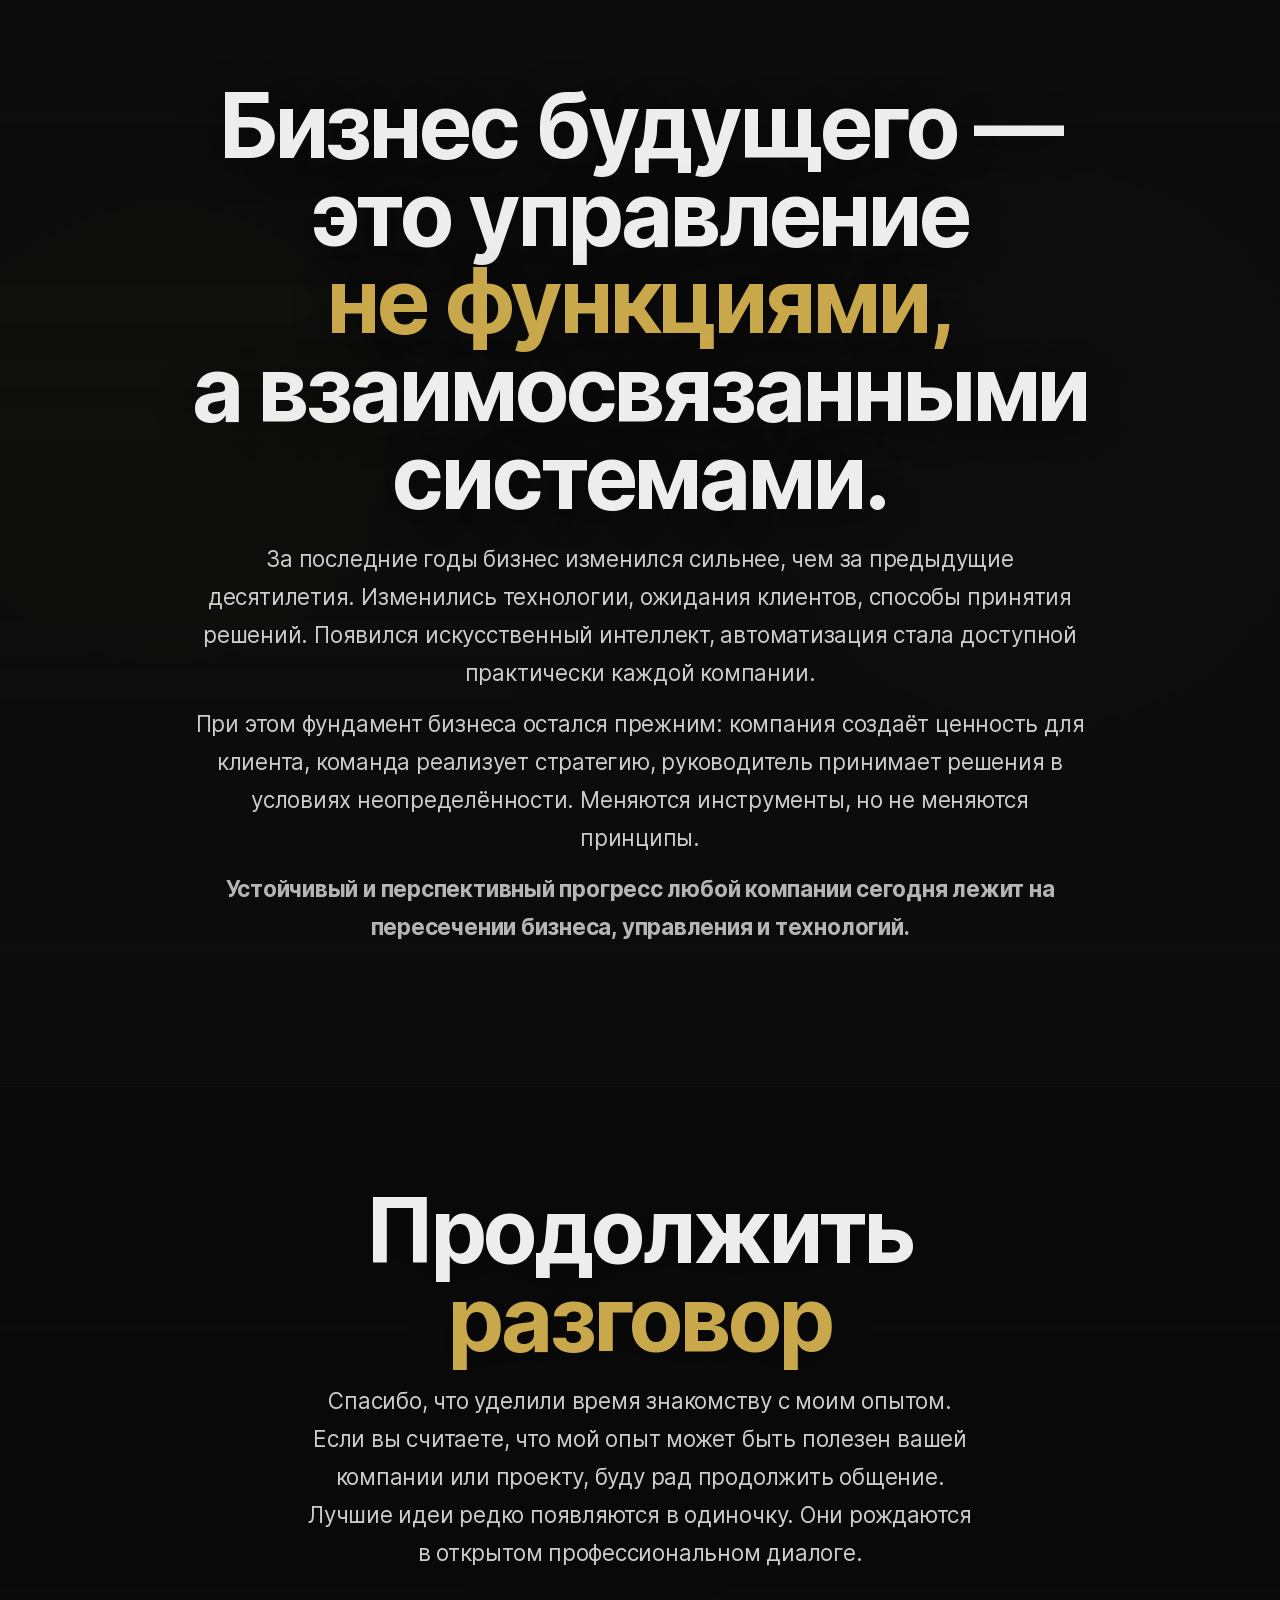
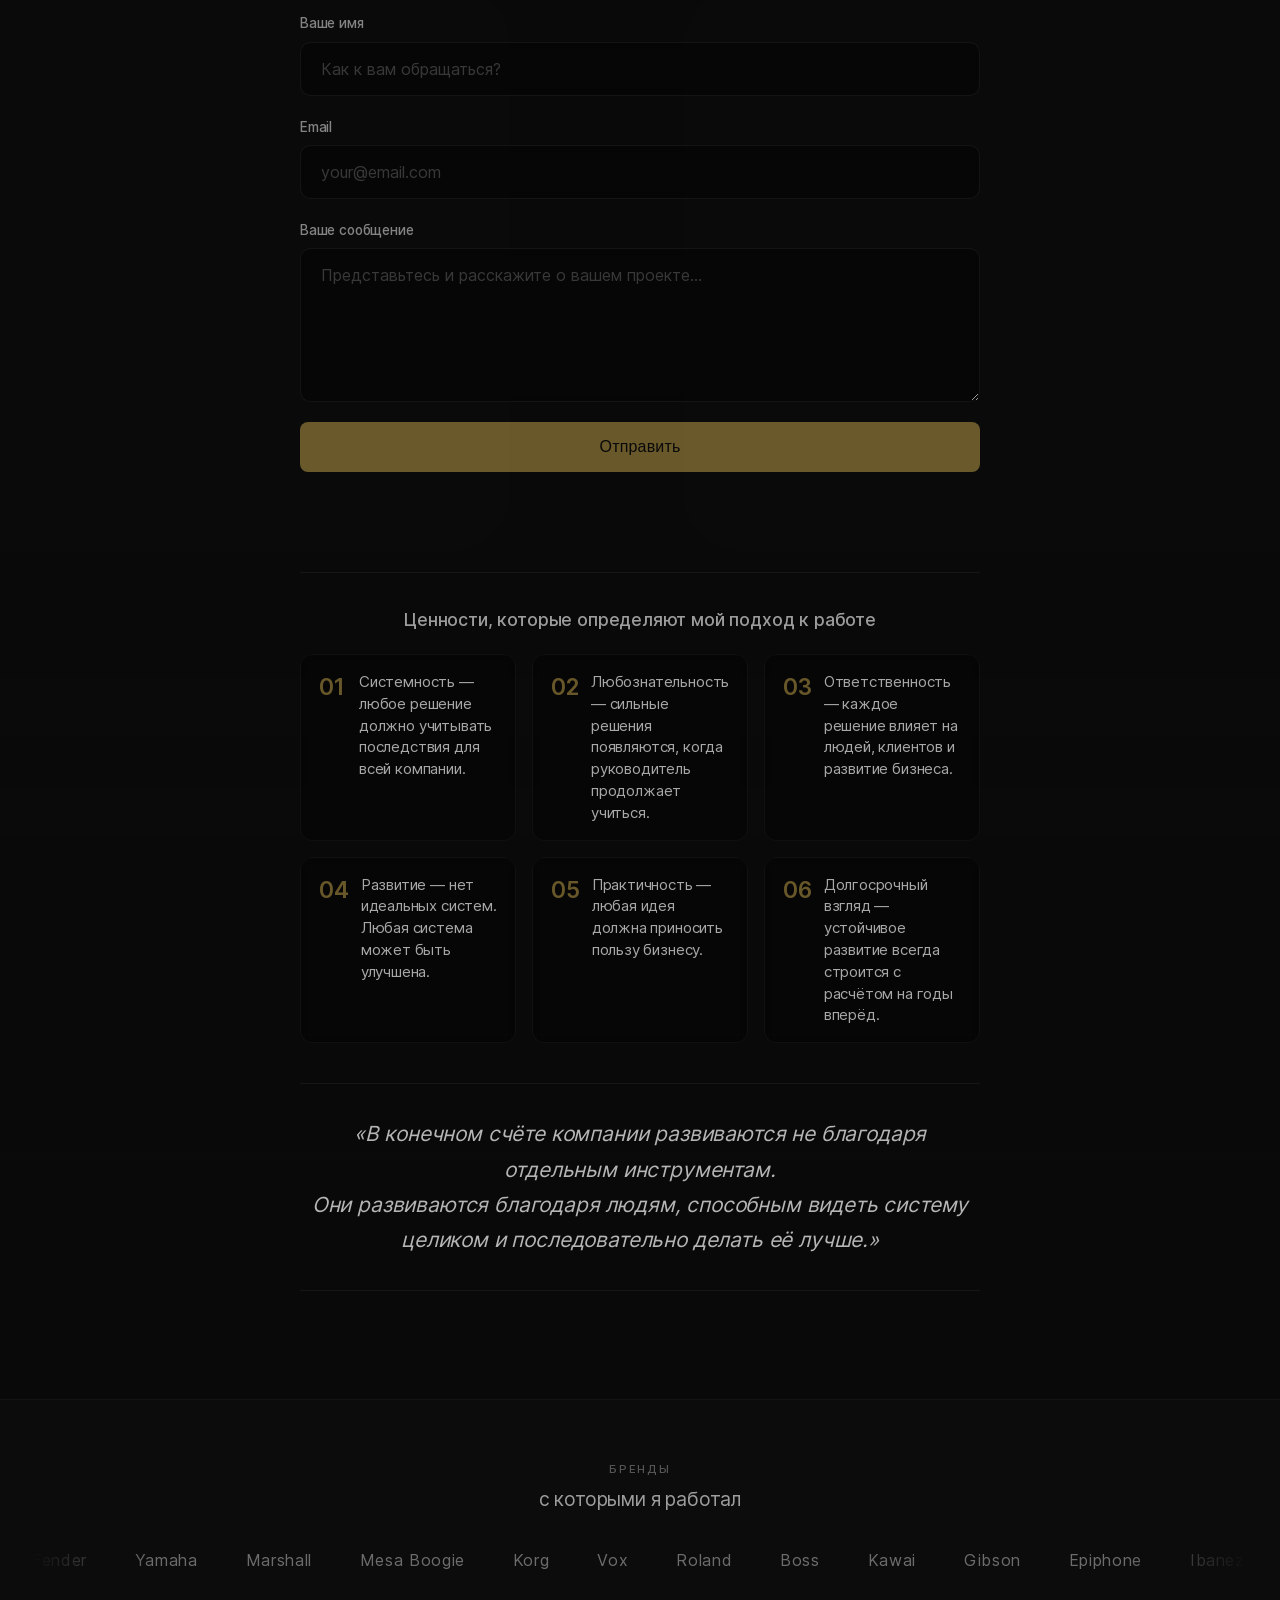
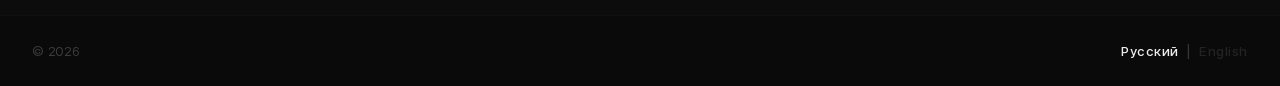
==== commit 9d2d2ee1: "Update index.html" ====
--- a/index.html
+++ b/index.html
@@ -204,28 +204,28 @@
       filter: contrast(1.03) saturate(0.92);
     }
 
-    /* ── Panels (ОПТИМИЗИРОВАННЫЕ) ── */
-    #pl-panels {
-      position: absolute; inset: 0; z-index: 5; pointer-events: none;
-    }
-    .pl-panel {
-      position: absolute;
-      background: rgba(15,25,40,0.55);
-      backdrop-filter: blur(14px);
-      border: 1px solid rgba(212,175,55,0.13);
-      border-radius: 10px;
-      padding: clamp(10px,1.3vw,18px) clamp(14px,1.8vw,26px);
-      display: flex; flex-direction: column; gap: 3px;
-      opacity: 0;
-      box-shadow: 0 0 0 1px rgba(212,175,55,0.04) inset, 0 12px 40px rgba(0,0,0,0.5);
-      animation: plPanelFloat 10s ease-in-out infinite;
-    }
-    @keyframes plPanelFloat {
-      0%   { opacity:0; transform:scale(0.96); }
-      10%  { opacity:1; transform:scale(1); }
-      95%  { opacity:1; transform:scale(1); }
-      100% { opacity:0; transform:scale(1); }
-    }
+/* ── Panels (ОПТИМИЗИРОВАННЫЕ) ── */
+#pl-panels {
+  position: absolute; inset: 0; z-index: 5; pointer-events: none;
+}
+.pl-panel {
+  position: absolute;
+  background: rgba(15,25,40,0.55);
+  backdrop-filter: blur(14px);
+  border: 1px solid rgba(212,175,55,0.13);
+  border-radius: 10px;
+  padding: clamp(10px,1.3vw,18px) clamp(14px,1.8vw,26px);
+  display: flex; flex-direction: column; gap: 3px;
+  opacity: 0;
+  box-shadow: 0 0 0 1px rgba(212,175,55,0.04) inset, 0 12px 40px rgba(0,0,0,0.5);
+  animation: plPanelFloat 10s ease-in-out infinite;
+}
+@keyframes plPanelFloat {
+  0%   { opacity:0; transform:scale(0.96); }
+  15%  { opacity:1; transform:scale(1); }
+  95%  { opacity:1; transform:scale(1); }
+  100% { opacity:0; transform:scale(1); }
+}
 
     /* Расположение панелей с плавными задержками */
     .pl-p1{ left:4%;  top:10%; --fx:-6px; --fy:-4px; animation-delay:0s; }
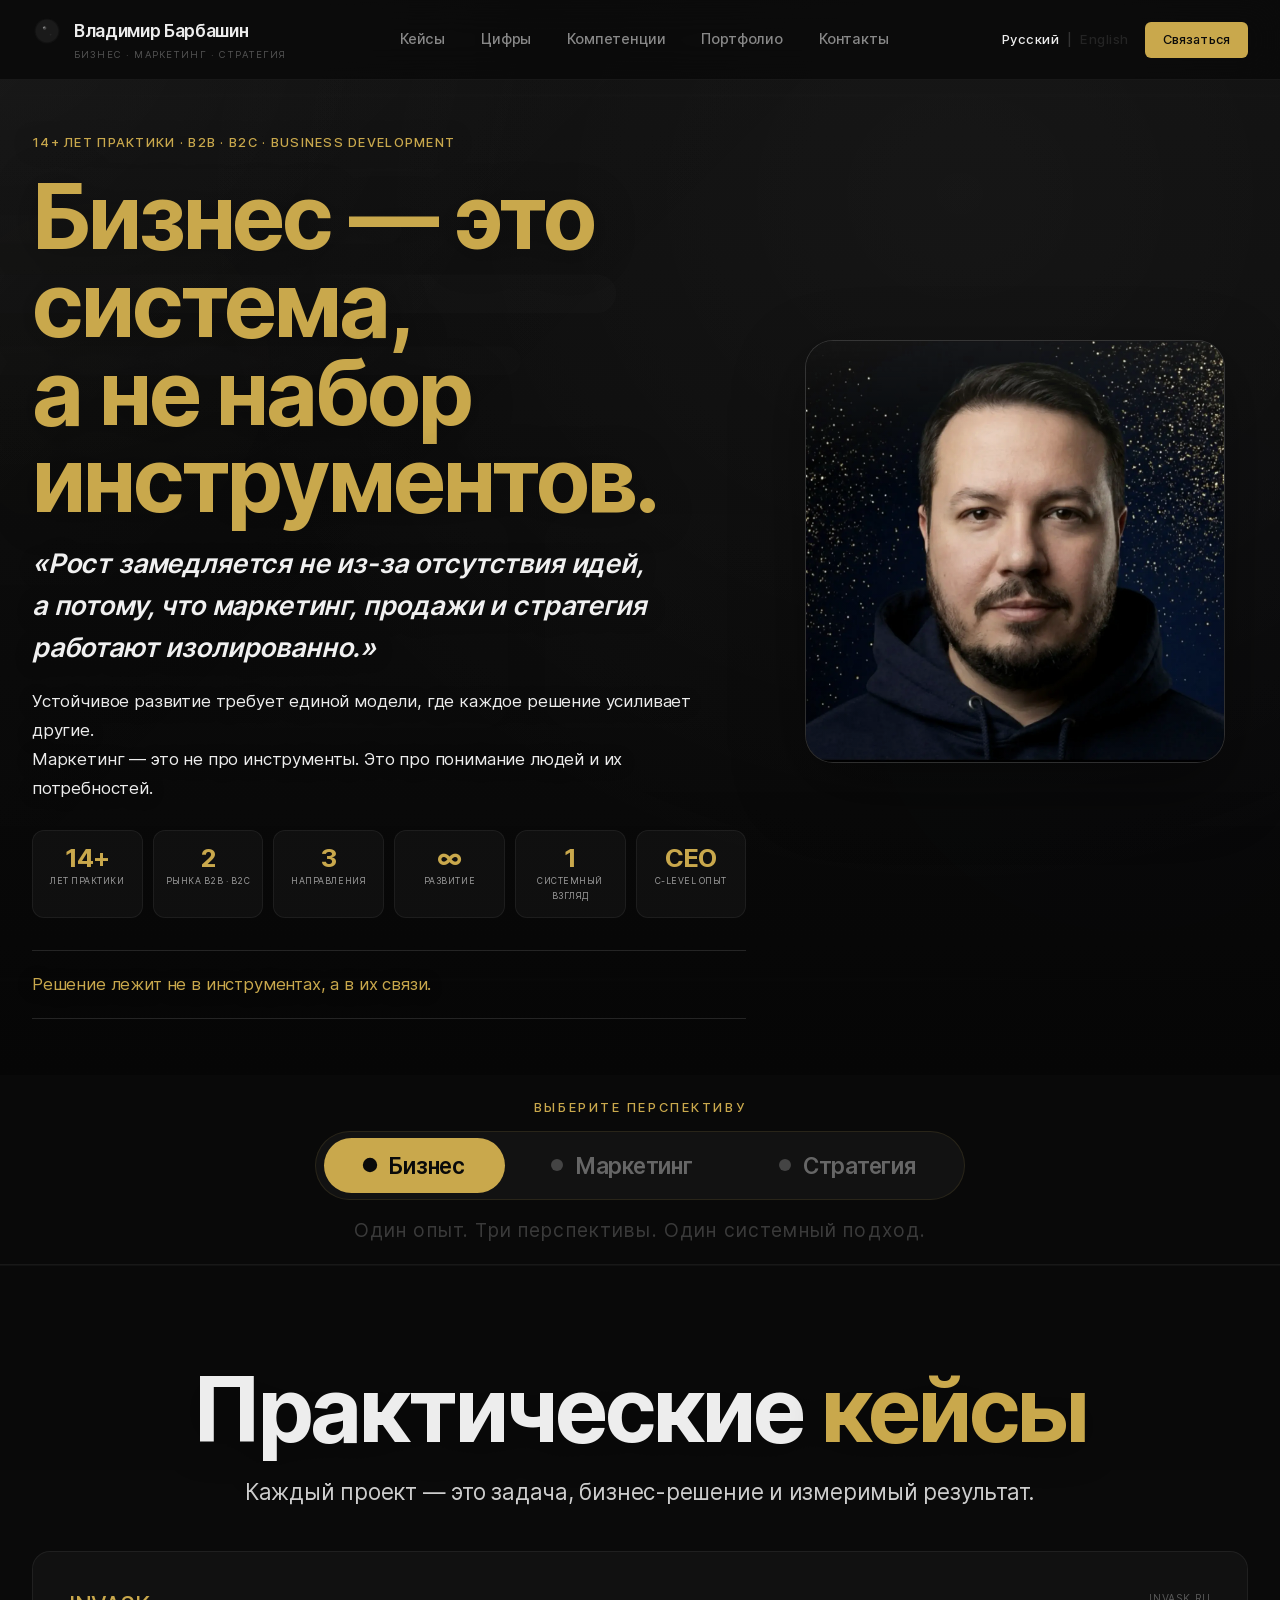
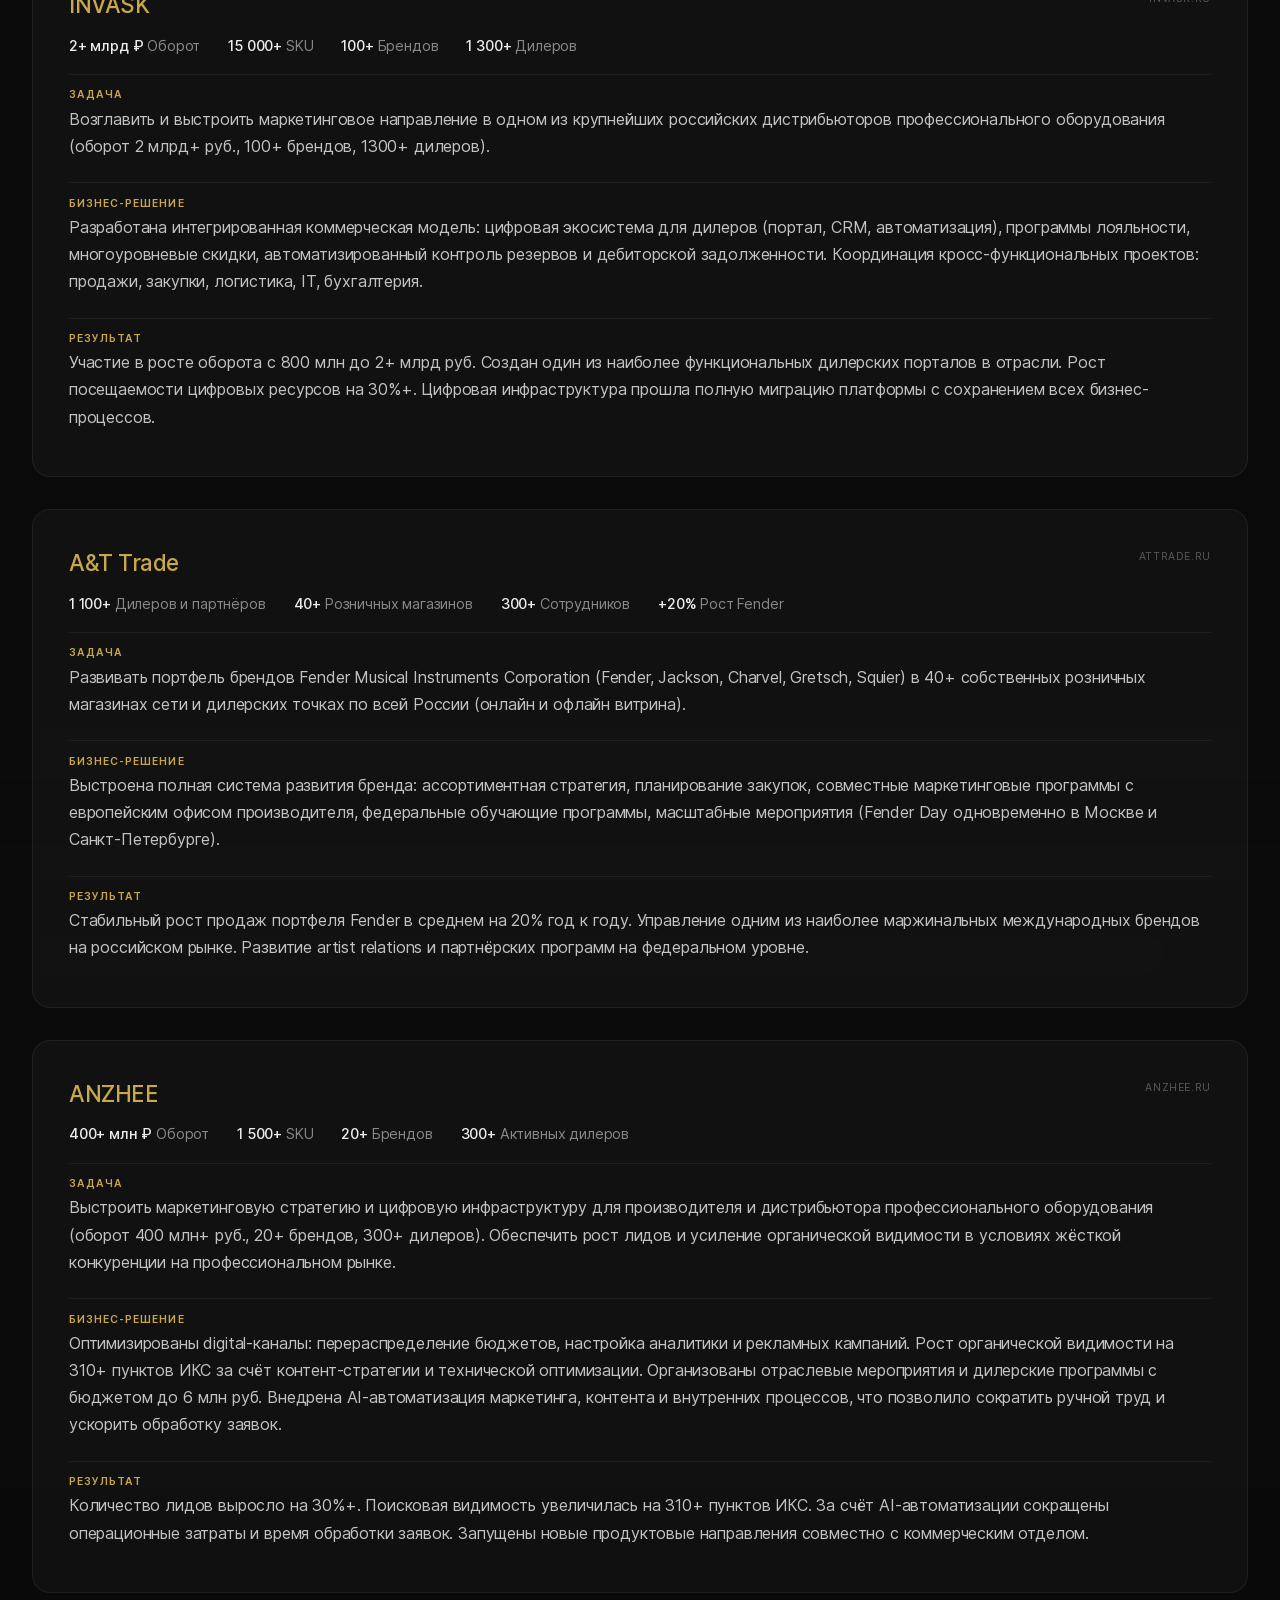
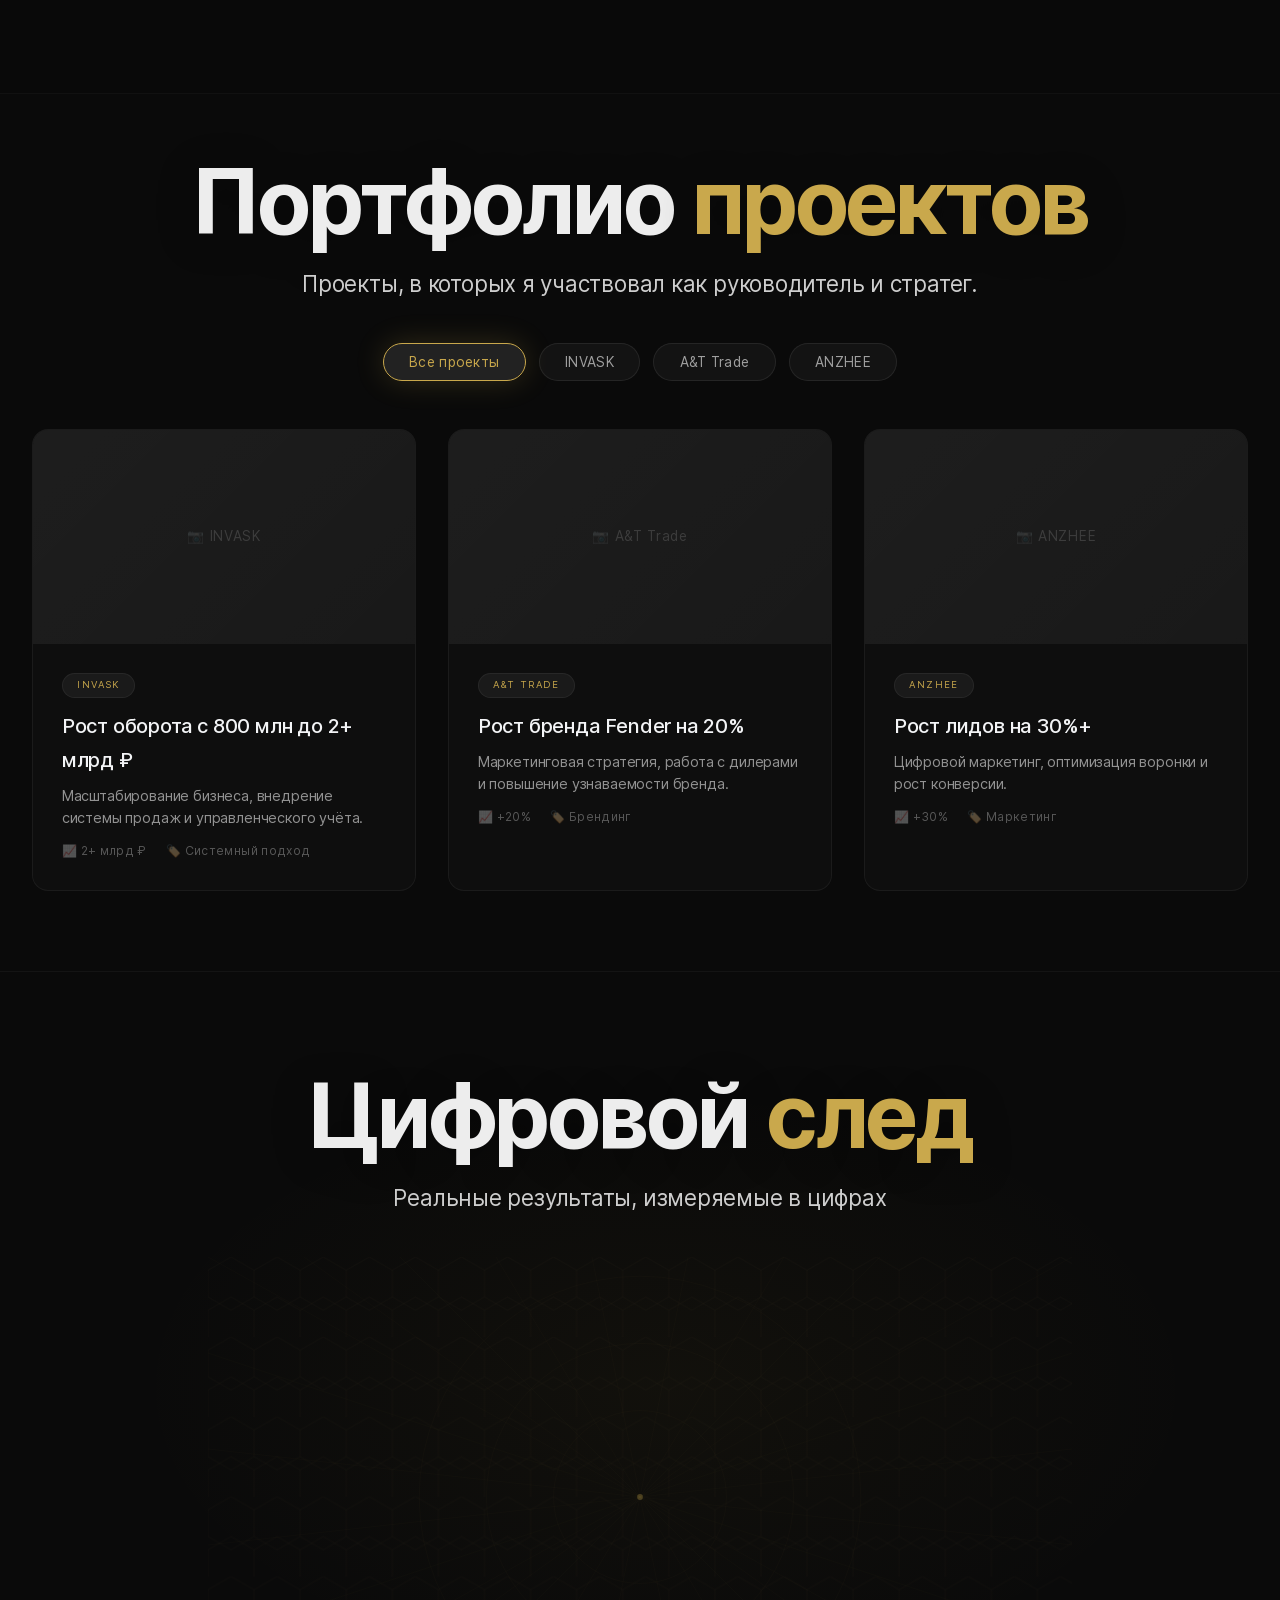
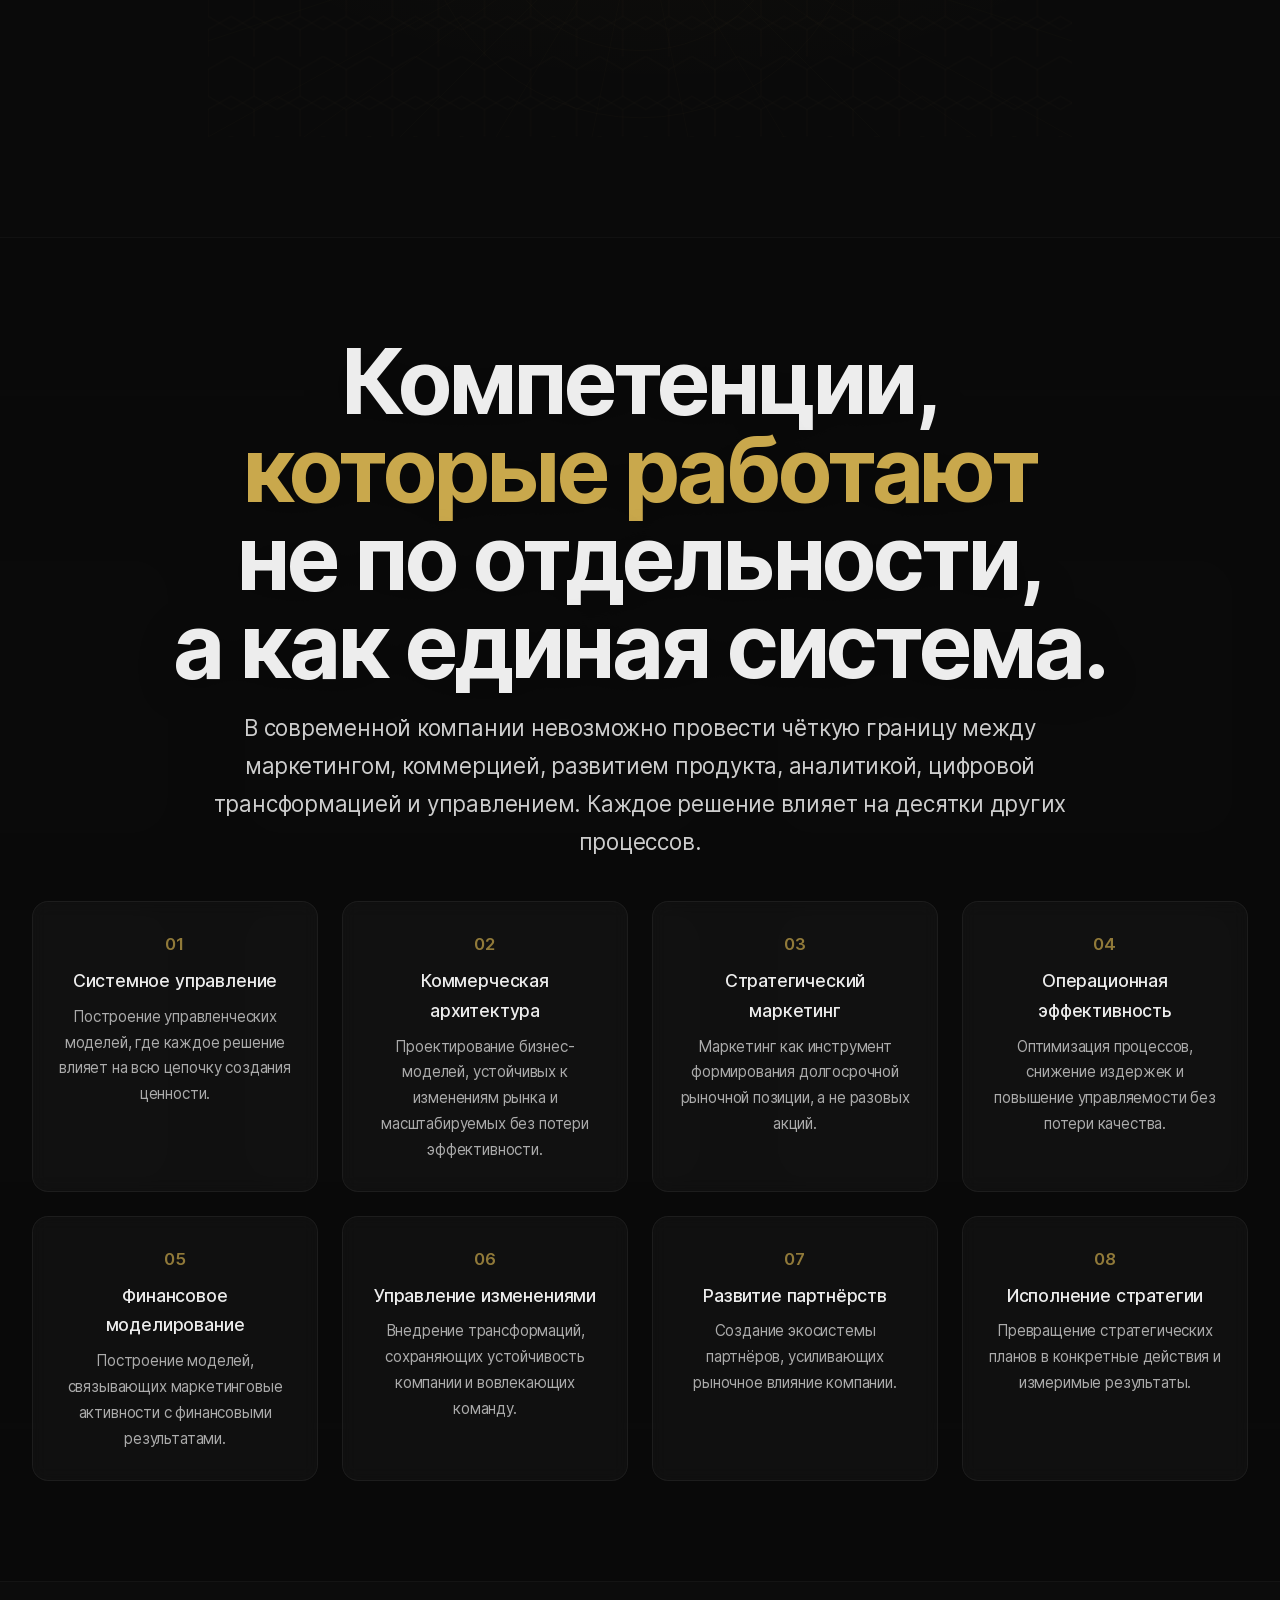
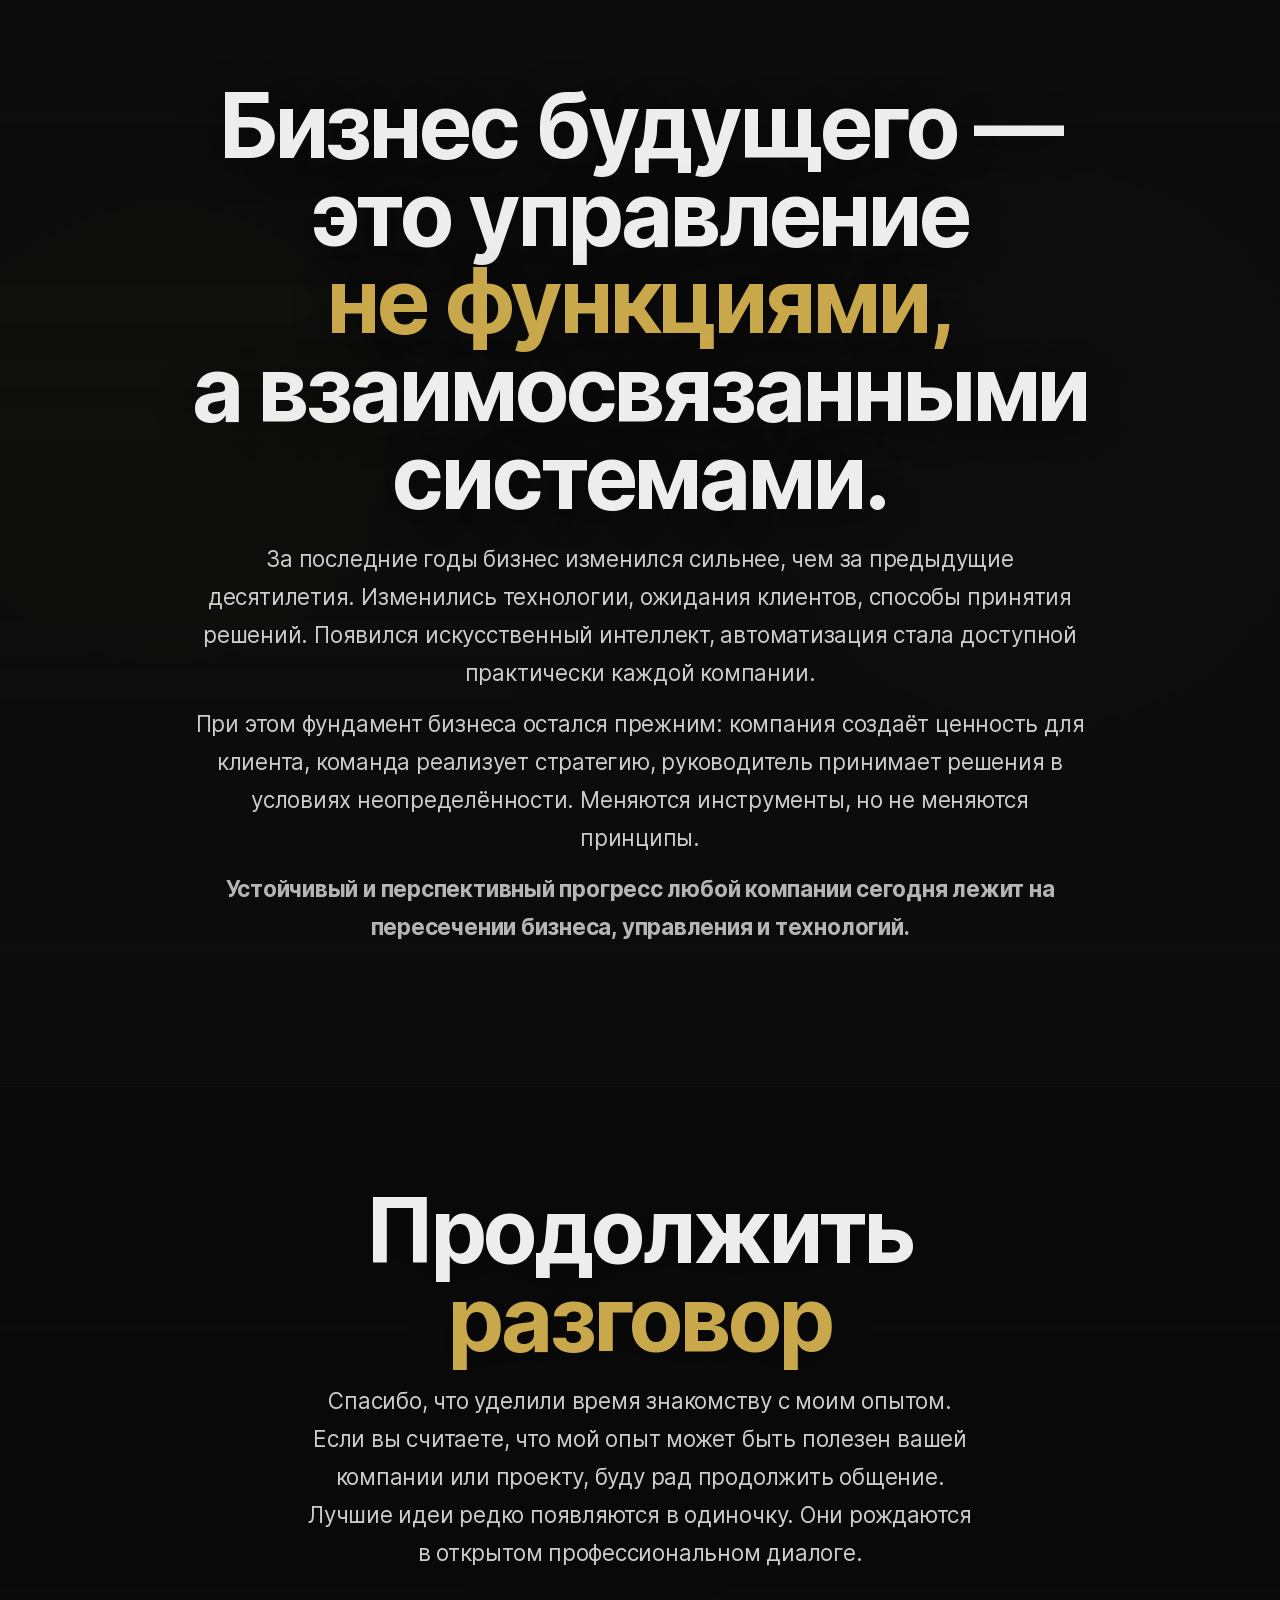
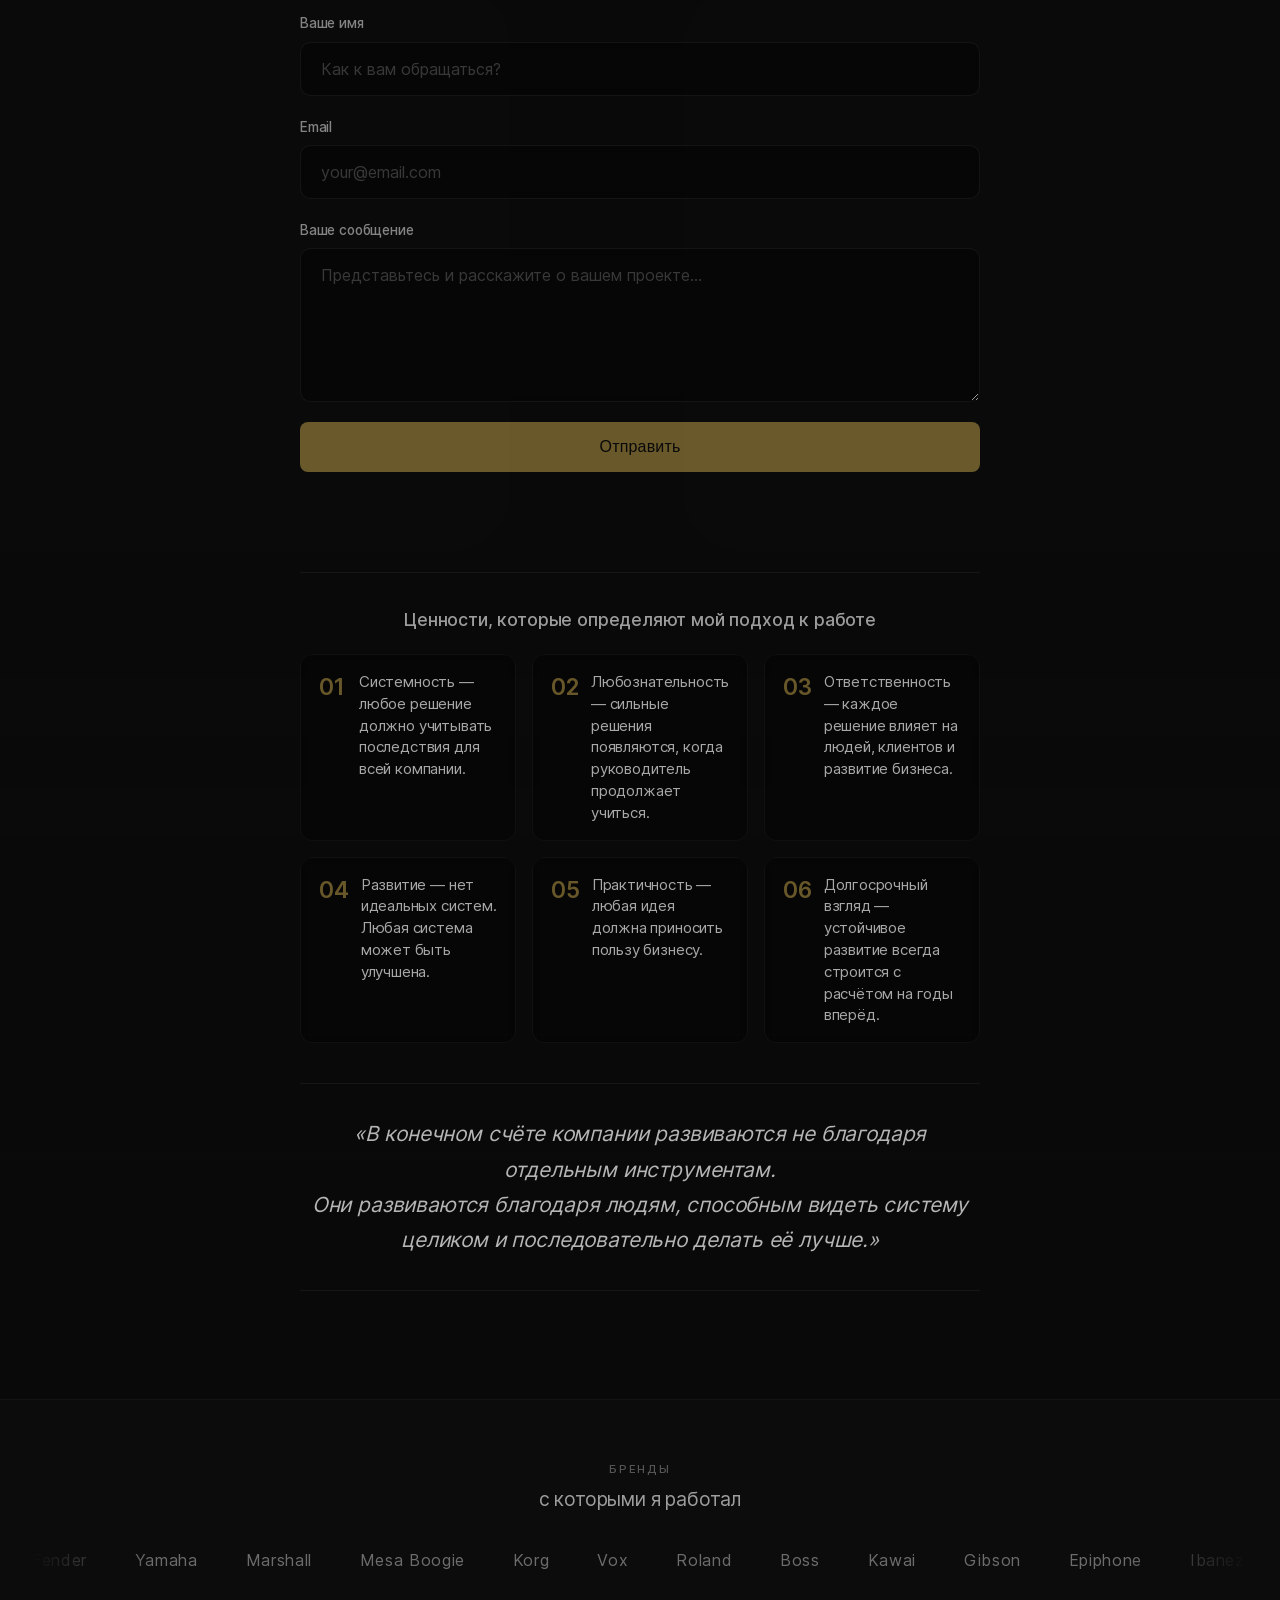
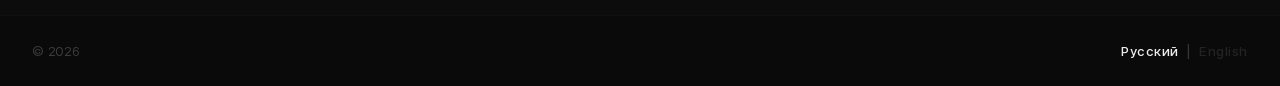
==== commit 2334ab36: "Update index.html" ====
--- a/index.html
+++ b/index.html
@@ -204,34 +204,34 @@
       filter: contrast(1.03) saturate(0.92);
     }
 
-/* ── Panels (ОПТИМИЗИРОВАННЫЕ) ── */
-#pl-panels {
-  position: absolute; inset: 0; z-index: 5; pointer-events: none;
-}
-.pl-panel {
-  position: absolute;
-  background: rgba(15,25,40,0.55);
-  backdrop-filter: blur(14px);
-  border: 1px solid rgba(212,175,55,0.13);
-  border-radius: 10px;
-  padding: clamp(10px,1.3vw,18px) clamp(14px,1.8vw,26px);
-  display: flex; flex-direction: column; gap: 3px;
-  opacity: 0;
-  box-shadow: 0 0 0 1px rgba(212,175,55,0.04) inset, 0 12px 40px rgba(0,0,0,0.5);
-  animation: plPanelFloat 10s ease-in-out infinite;
-}
-@keyframes plPanelFloat {
-  0%   { opacity:0; transform:scale(0.96); }
-  15%  { opacity:1; transform:scale(1); }
-  95%  { opacity:1; transform:scale(1); }
-  100% { opacity:0; transform:scale(1); }
-}
-
-    /* Расположение панелей с плавными задержками */
-    .pl-p1{ left:4%;  top:10%; --fx:-6px; --fy:-4px; animation-delay:0s; }
-    .pl-p2{ left:3%;  top:42%; --fx:-5px; --fy: 6px; animation-delay:0.2s; }
-    .pl-p3{ right:4%; top:8%; --fx: 6px; --fy:-5px; animation-delay:0.1s; }
-    .pl-p4{ right:3%; top:40%; --fx: 5px; --fy: 7px; animation-delay:0.3s; }
+    /* ── Panels (ОПТИМИЗИРОВАННЫЕ) ── */
+    #pl-panels {
+      position: absolute; inset: 0; z-index: 5; pointer-events: none;
+    }
+    .pl-panel {
+      position: absolute;
+      background: rgba(15,25,40,0.55);
+      backdrop-filter: blur(14px);
+      border: 1px solid rgba(212,175,55,0.13);
+      border-radius: 10px;
+      padding: clamp(10px,1.3vw,18px) clamp(14px,1.8vw,26px);
+      display: flex; flex-direction: column; gap: 3px;
+      opacity: 0;
+      box-shadow: 0 0 0 1px rgba(212,175,55,0.04) inset, 0 12px 40px rgba(0,0,0,0.5);
+      animation: plPanelFloat 10s ease-in-out infinite;
+    }
+    @keyframes plPanelFloat {
+      0%   { opacity:0; transform:scale(0.96); }
+      15%  { opacity:1; transform:scale(1); }
+      95%  { opacity:1; transform:scale(1); }
+      100% { opacity:0; transform:scale(1); }
+    }
+
+    /* Расположение панелей с ускоренными задержками */
+    .pl-p1{ left:4%;  top:18%; --fx:-6px; --fy:-4px; animation-delay:0s; }
+    .pl-p2{ left:3%;  top:45%; --fx:-5px; --fy: 6px; animation-delay:0.2s; }
+    .pl-p3{ right:4%; top:18%; --fx: 6px; --fy:-5px; animation-delay:0.1s; }
+    .pl-p4{ right:3%; top:45%; --fx: 5px; --fy: 7px; animation-delay:0.3s; }
     .pl-p5{ left:50%; top:5%;  transform:translateX(-50%); --fx:0px; --fy:-5px; animation-delay:0.15s; min-width:clamp(200px,28vw,360px); text-align:center; }
     .pl-p6{ left:4%;  top:74%; --fx:-6px; --fy:4px; animation-delay:0.4s; }
     .pl-p7{ right:4%; top:72%; --fx:6px; --fy:5px; animation-delay:0.45s; }
@@ -1195,7 +1195,7 @@
   // PRELOADER (ОПТИМИЗИРОВАННЫЙ)
   // ══════════════════════════════════════
   (function() {
-    var DURATION = 4000; // 4 seconds
+    var DURATION = 5000; // 5 seconds — карточки успевают появиться
     var pl = document.getElementById('preloader');
     var body = document.body;
     if (!pl) return;
@@ -1831,4 +1831,4 @@
 
 <script src="script.js" defer></script>
 </body>
-</html>
+</html>
